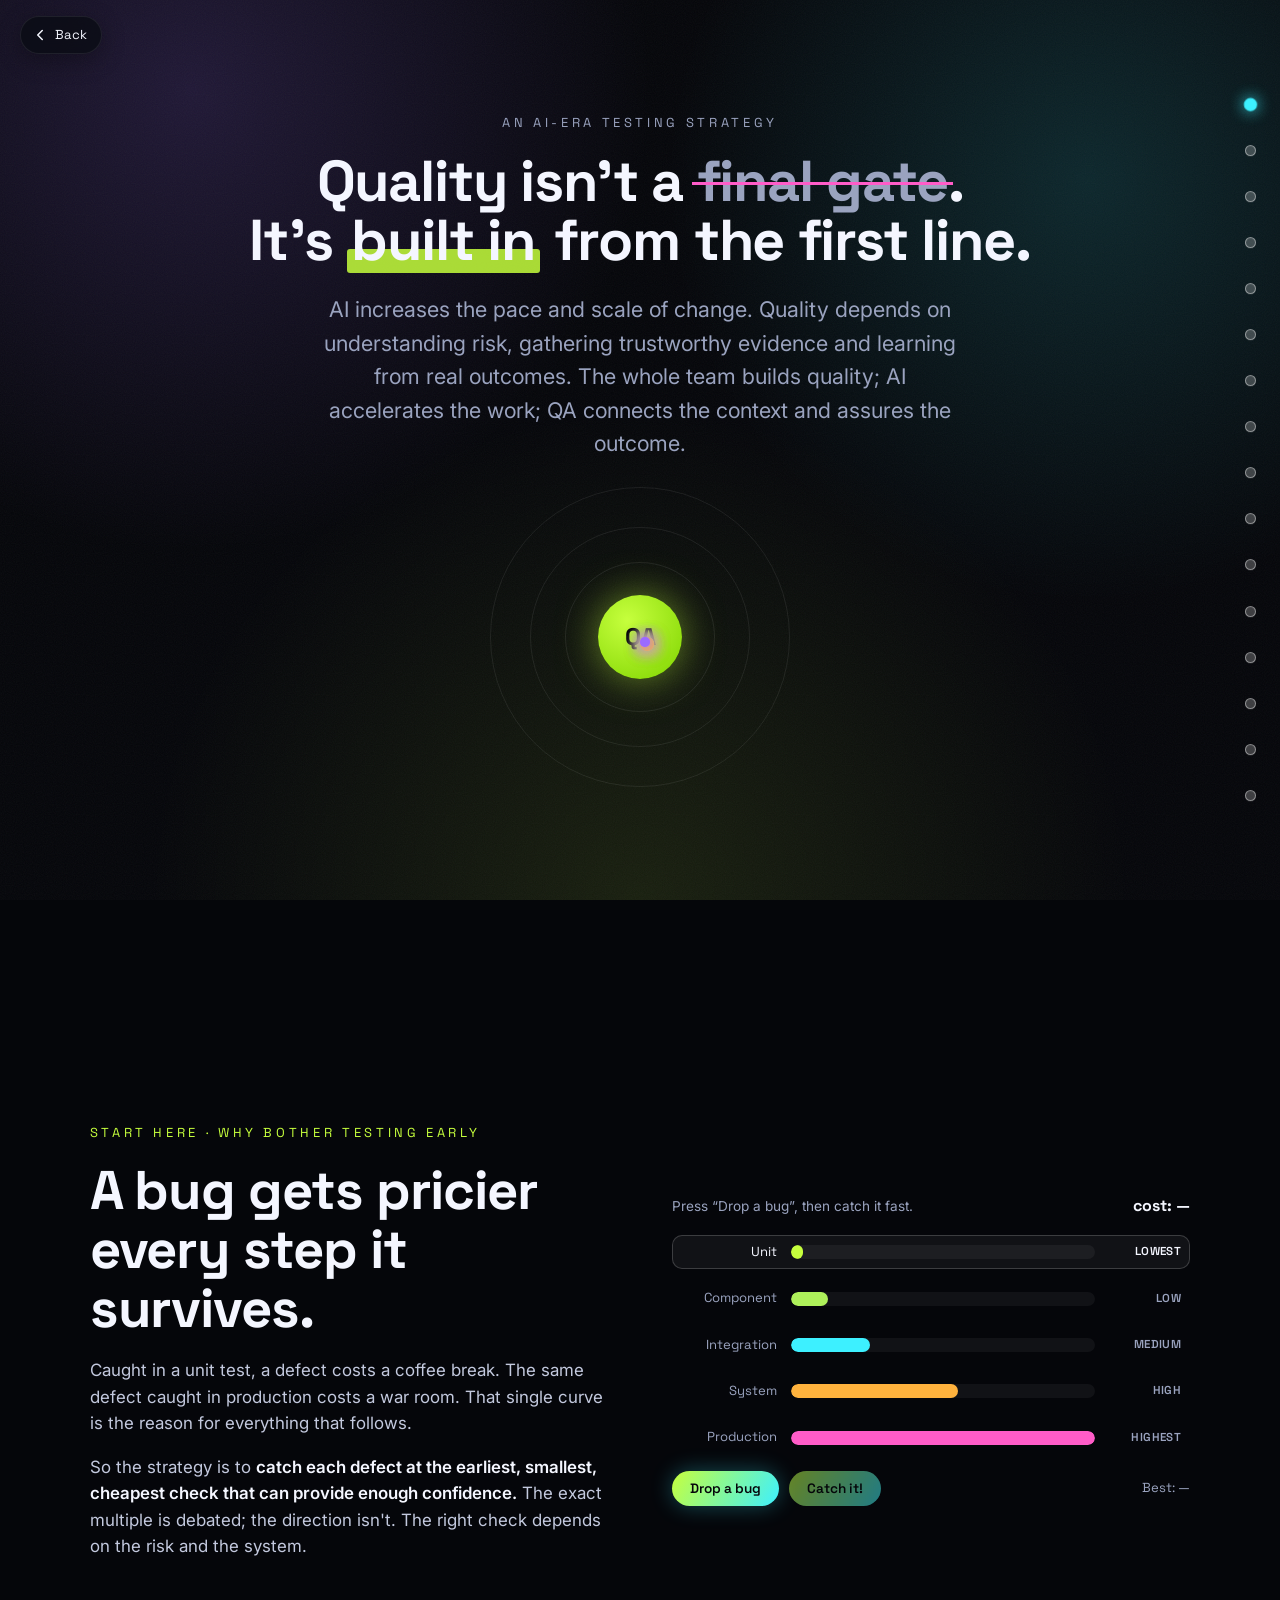
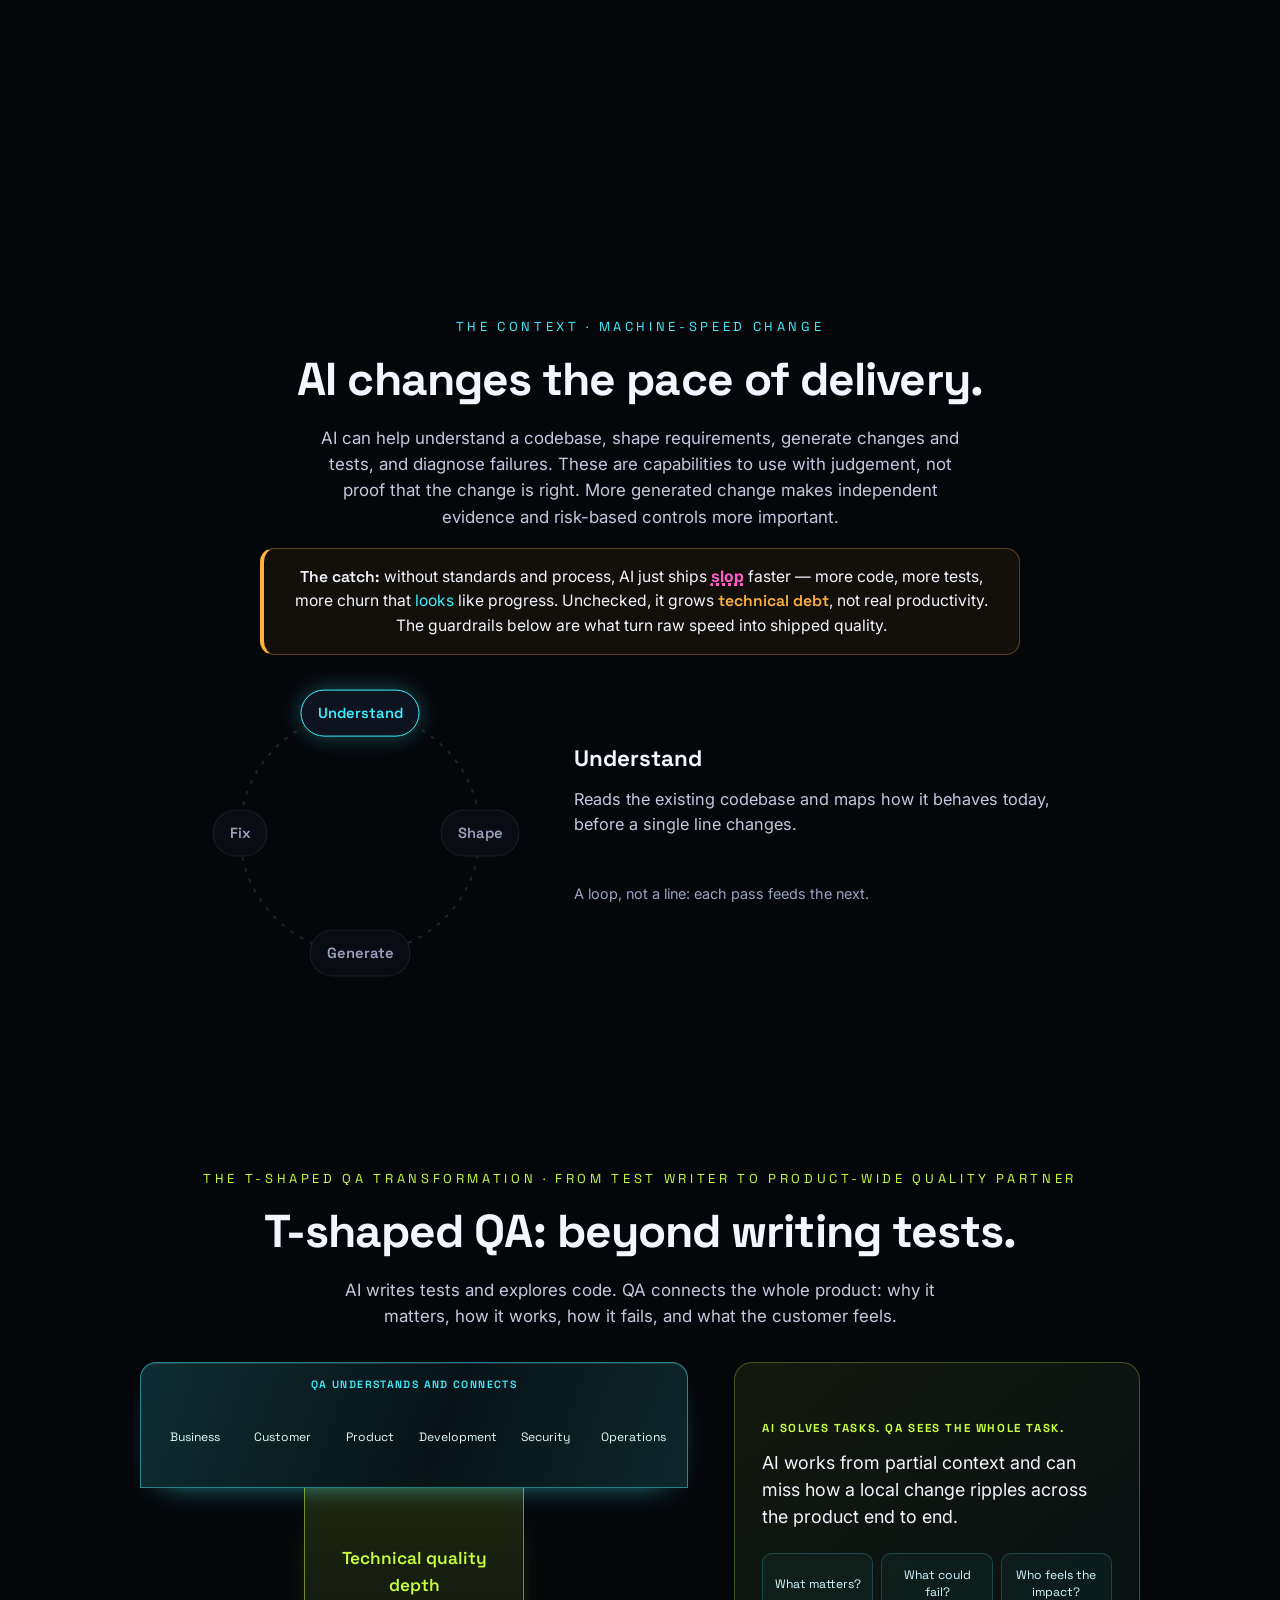
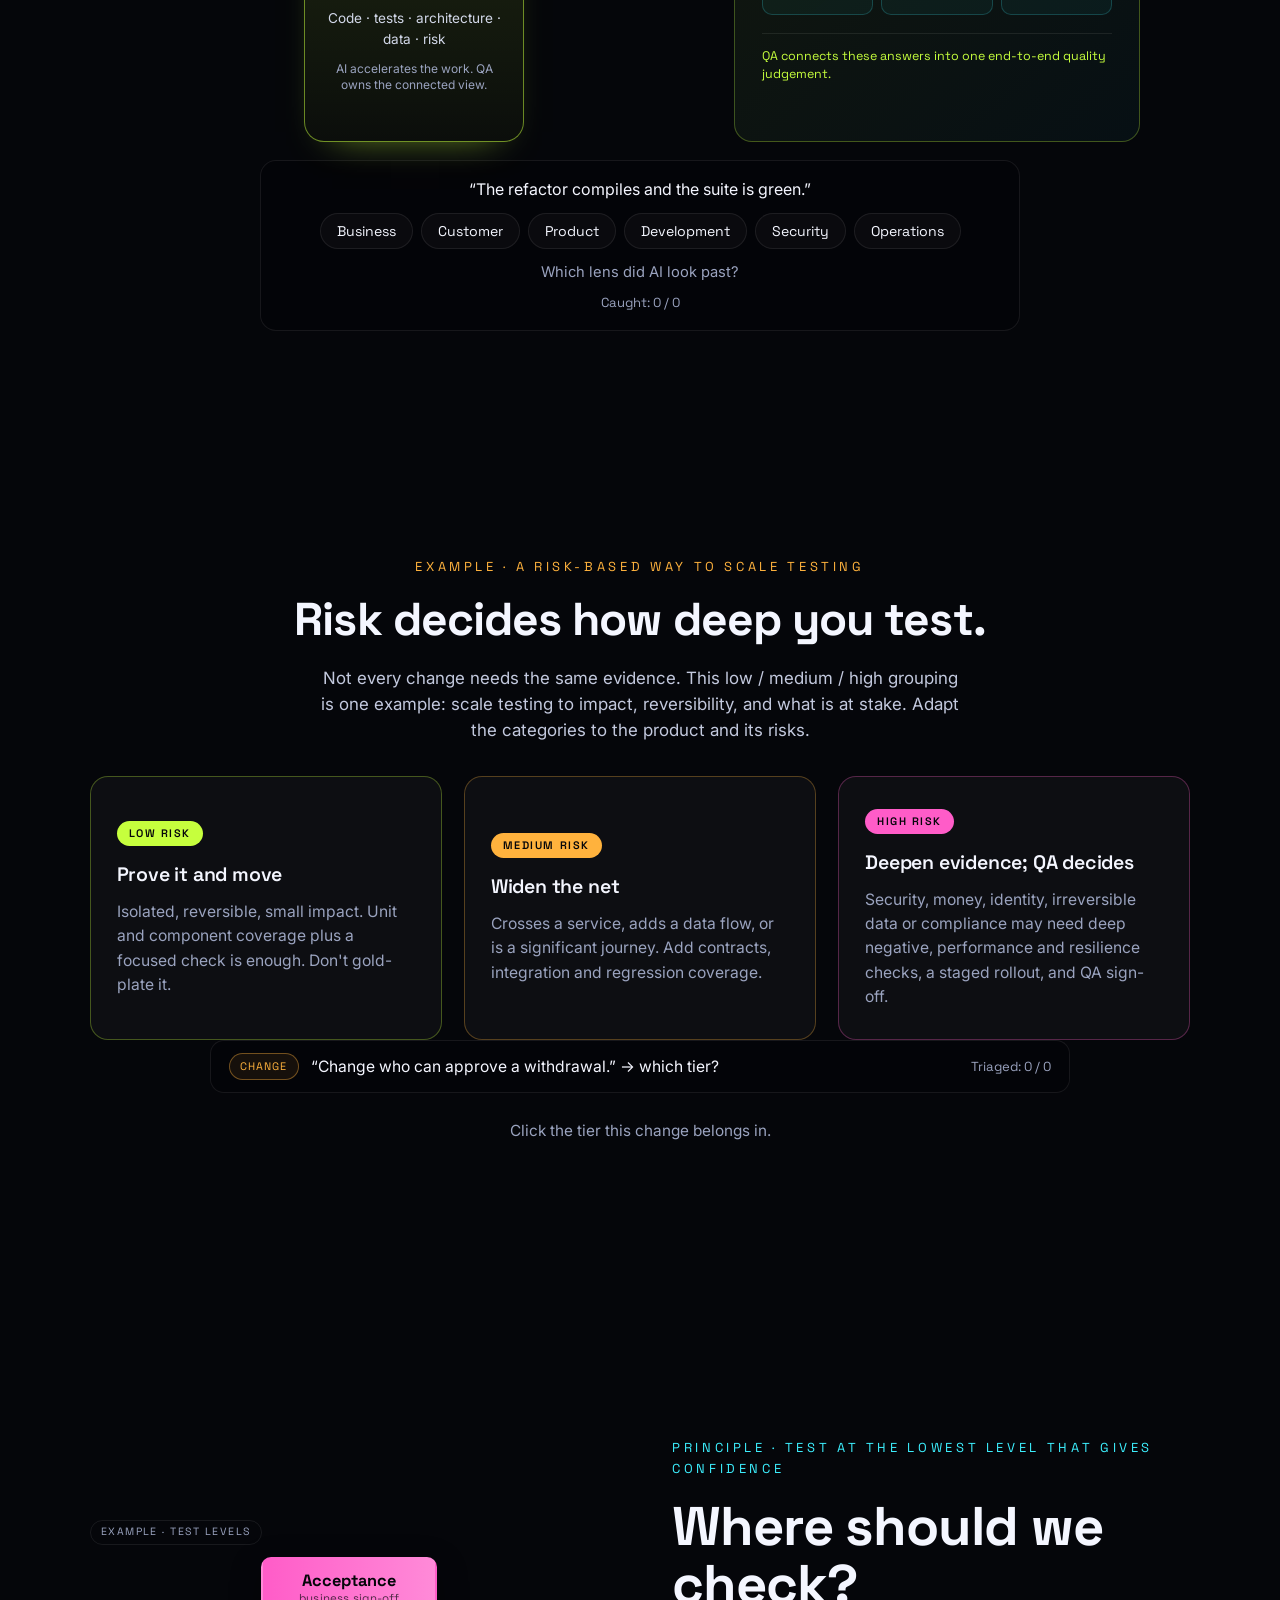
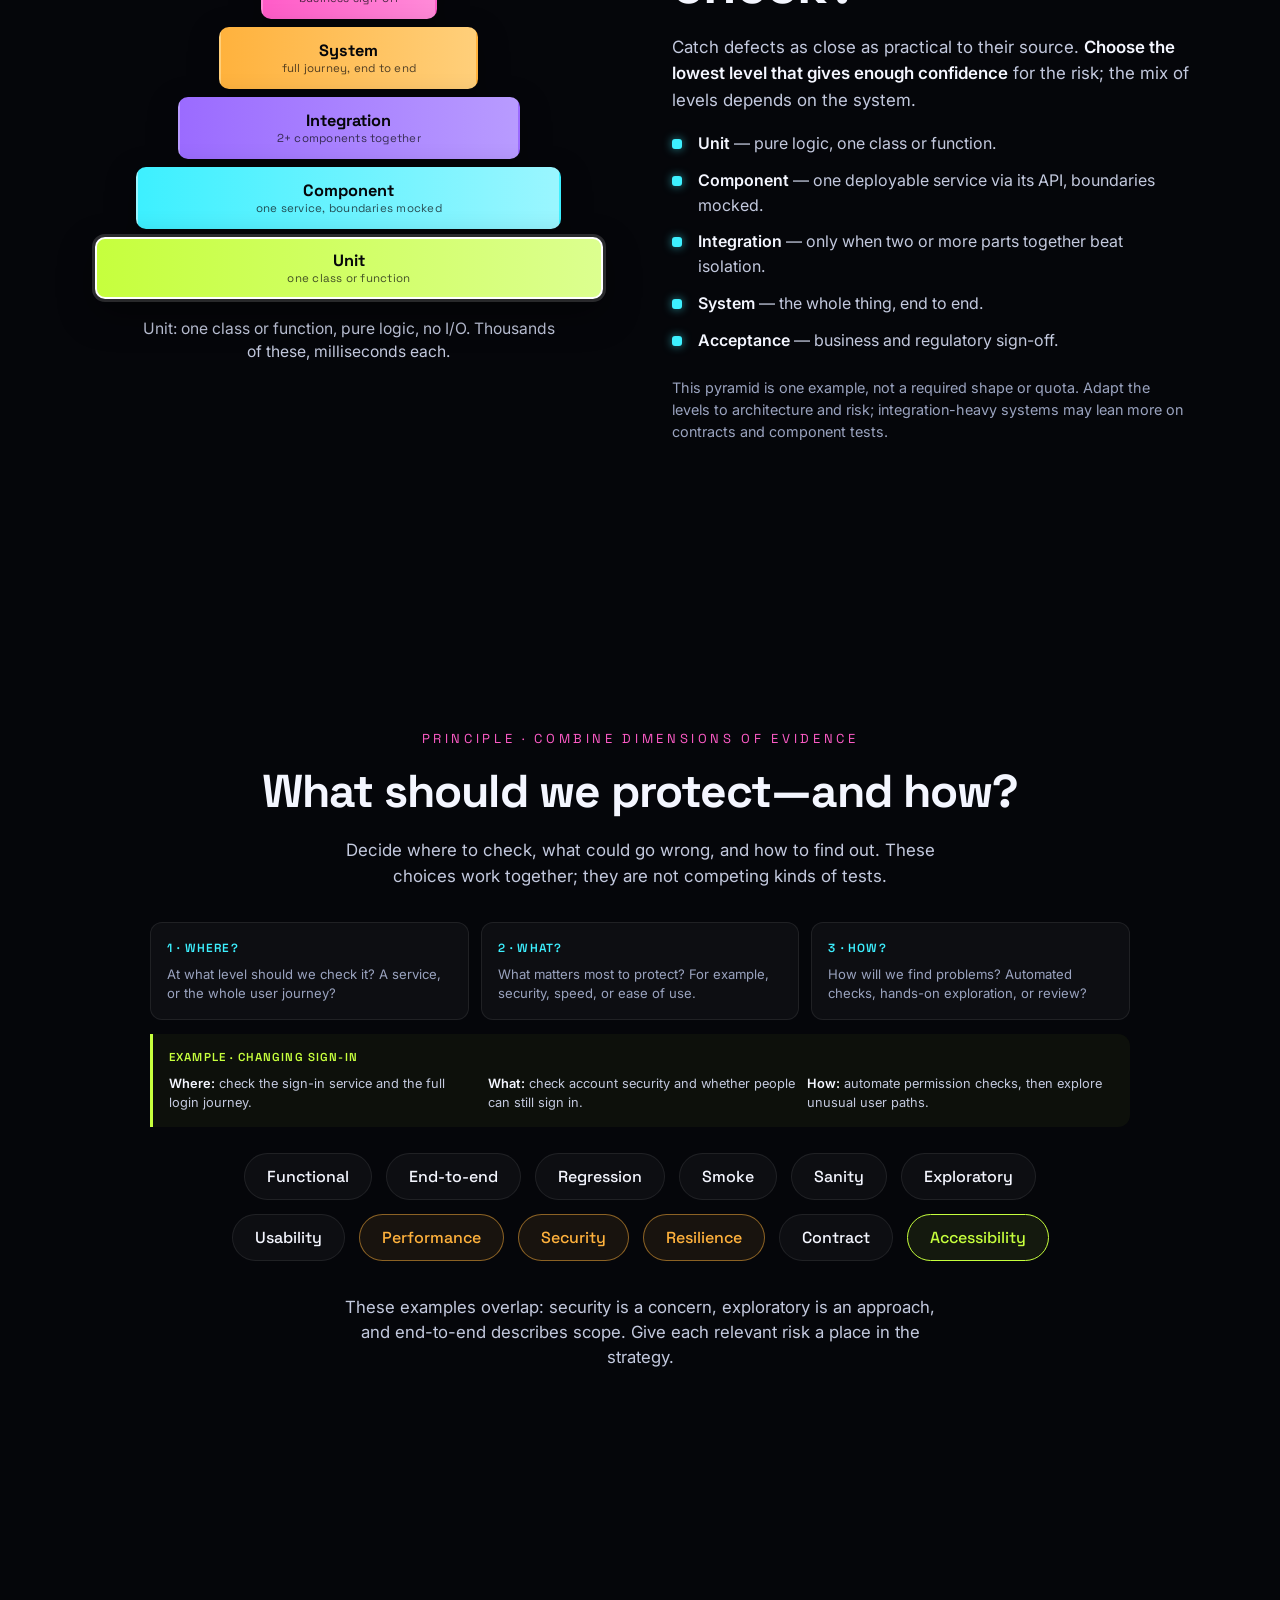
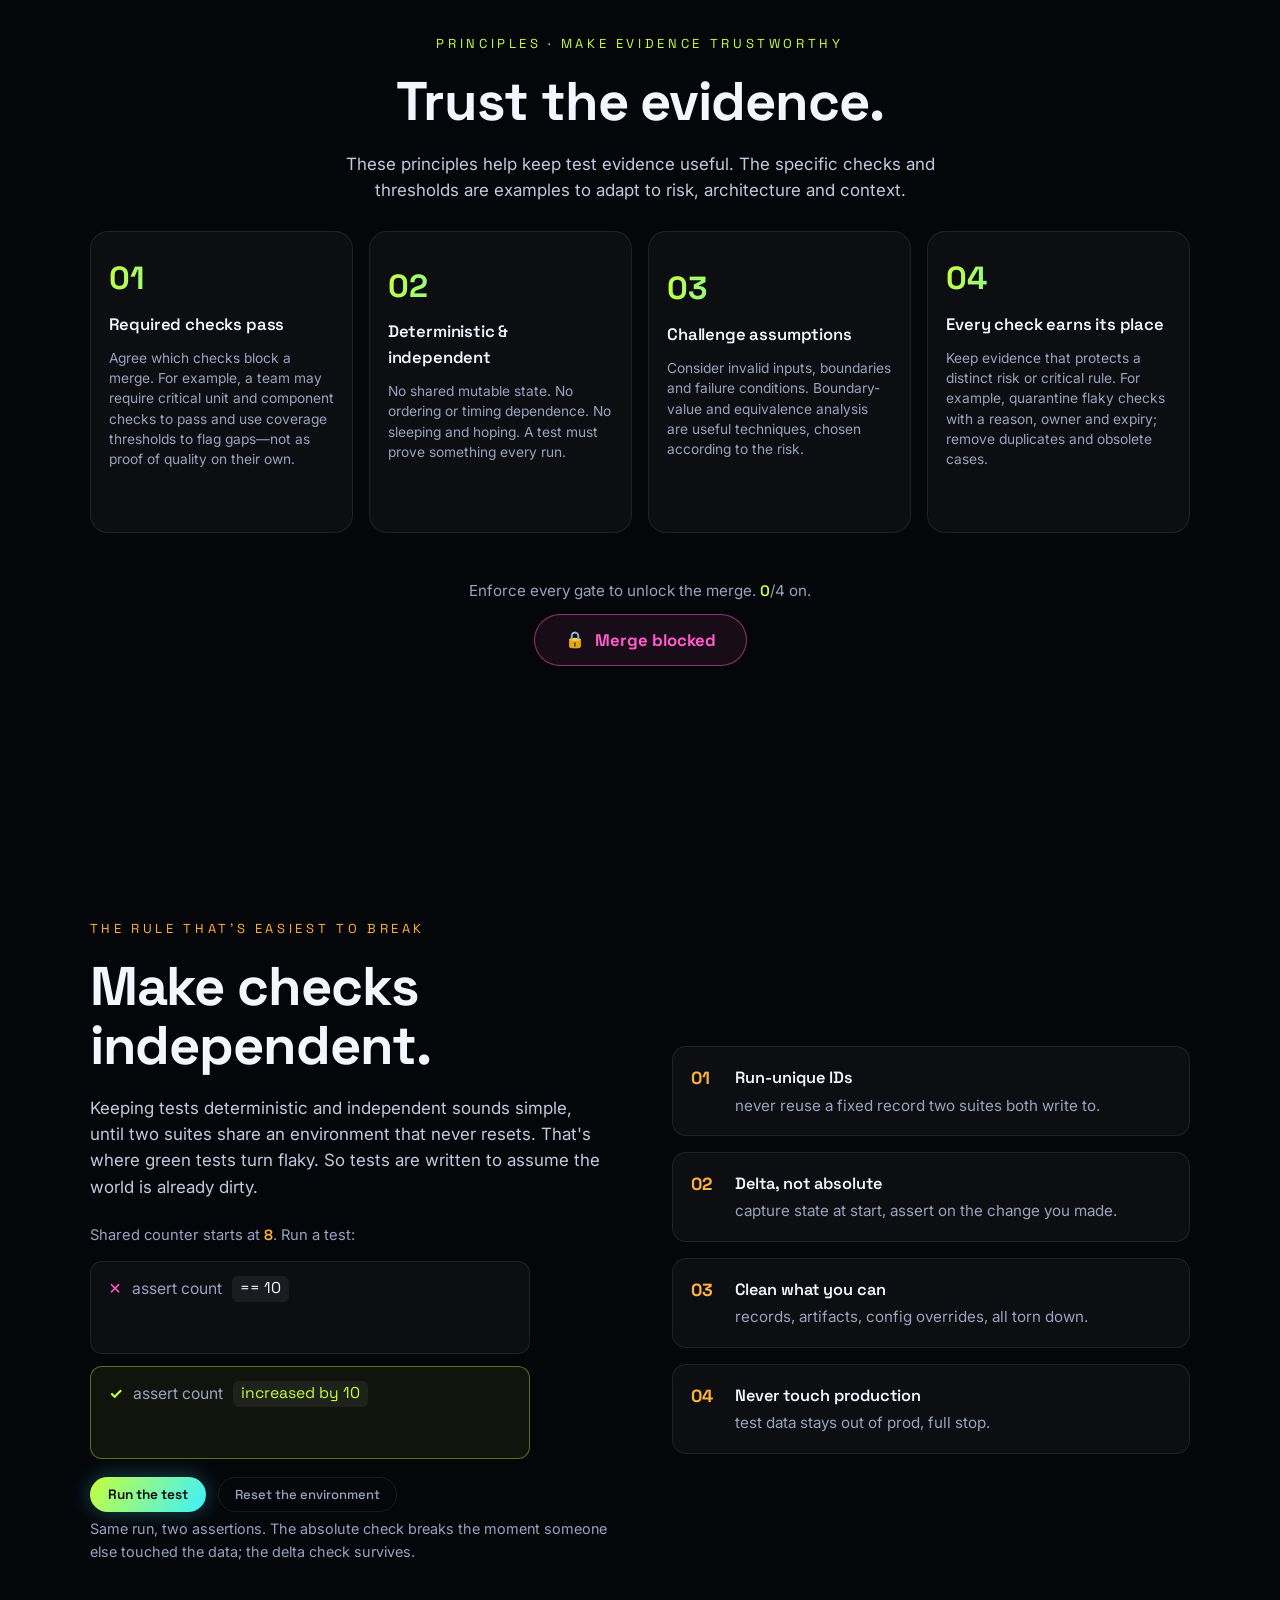
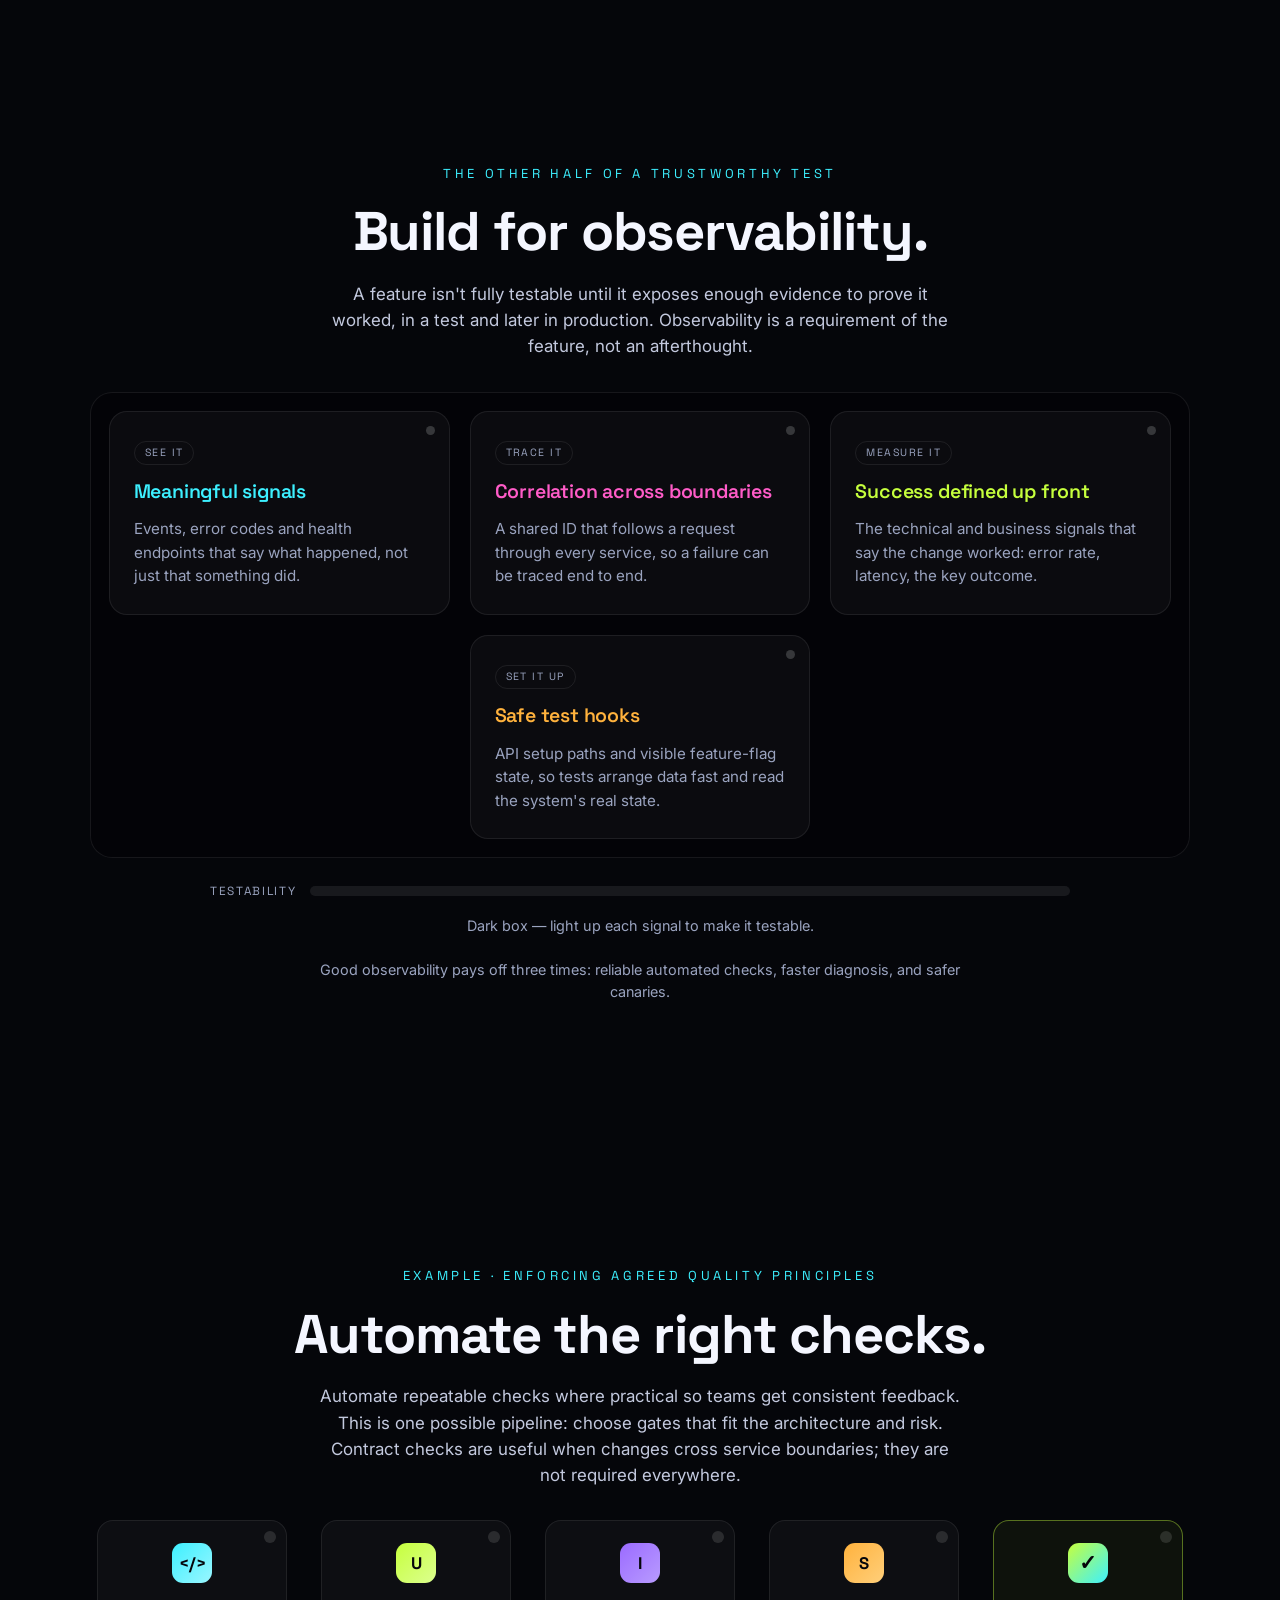
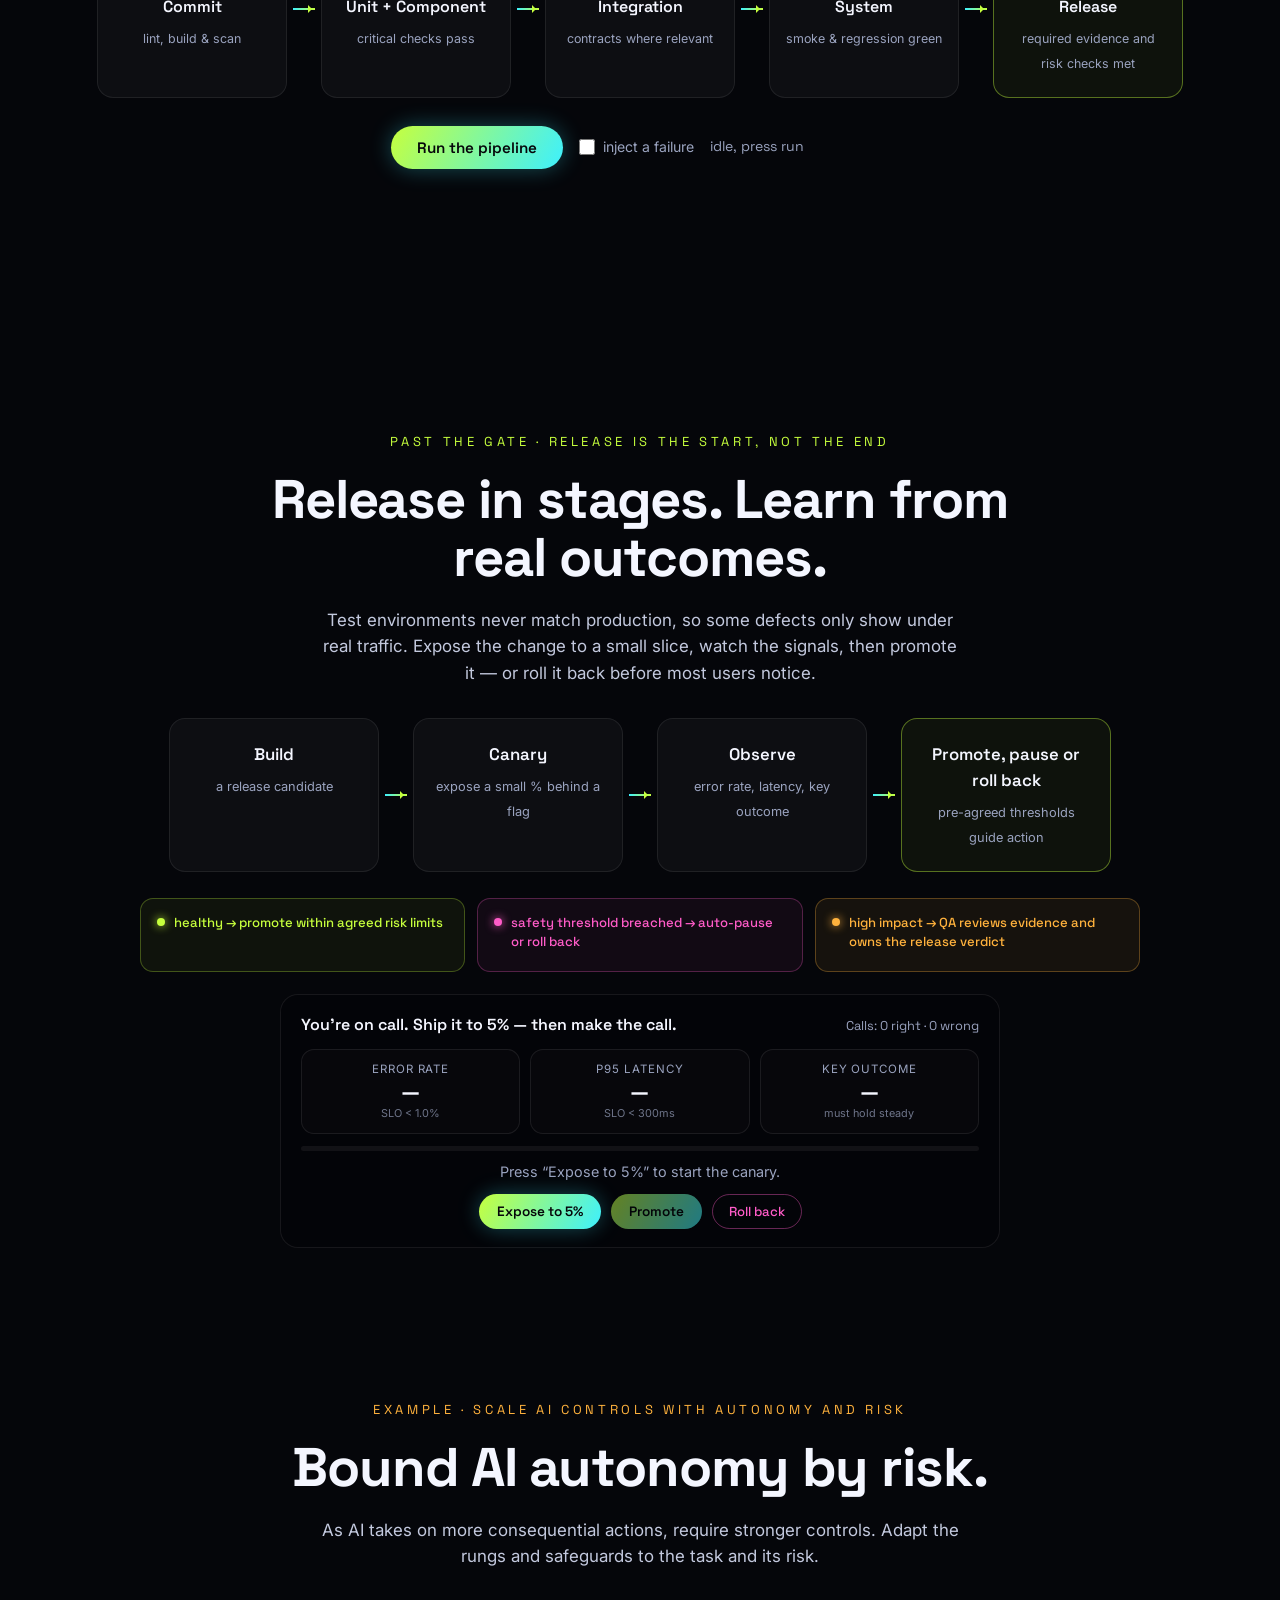
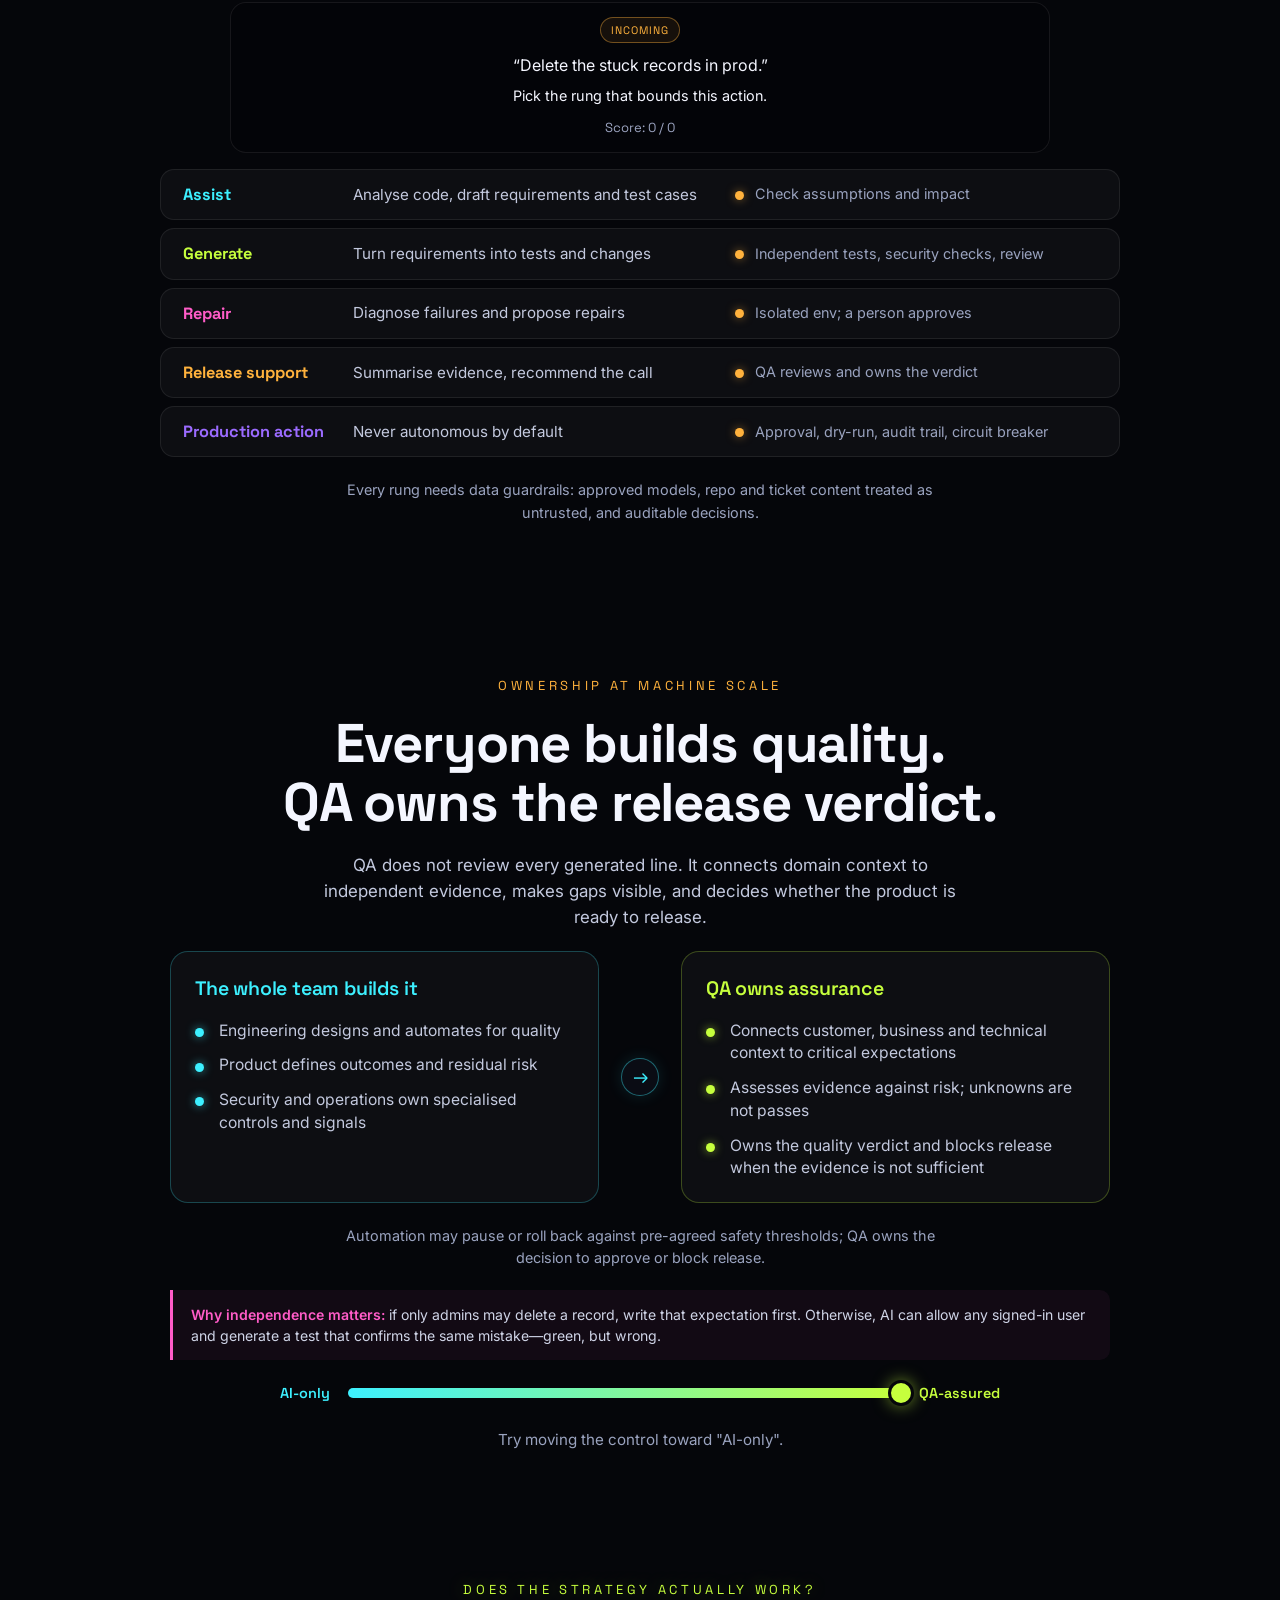
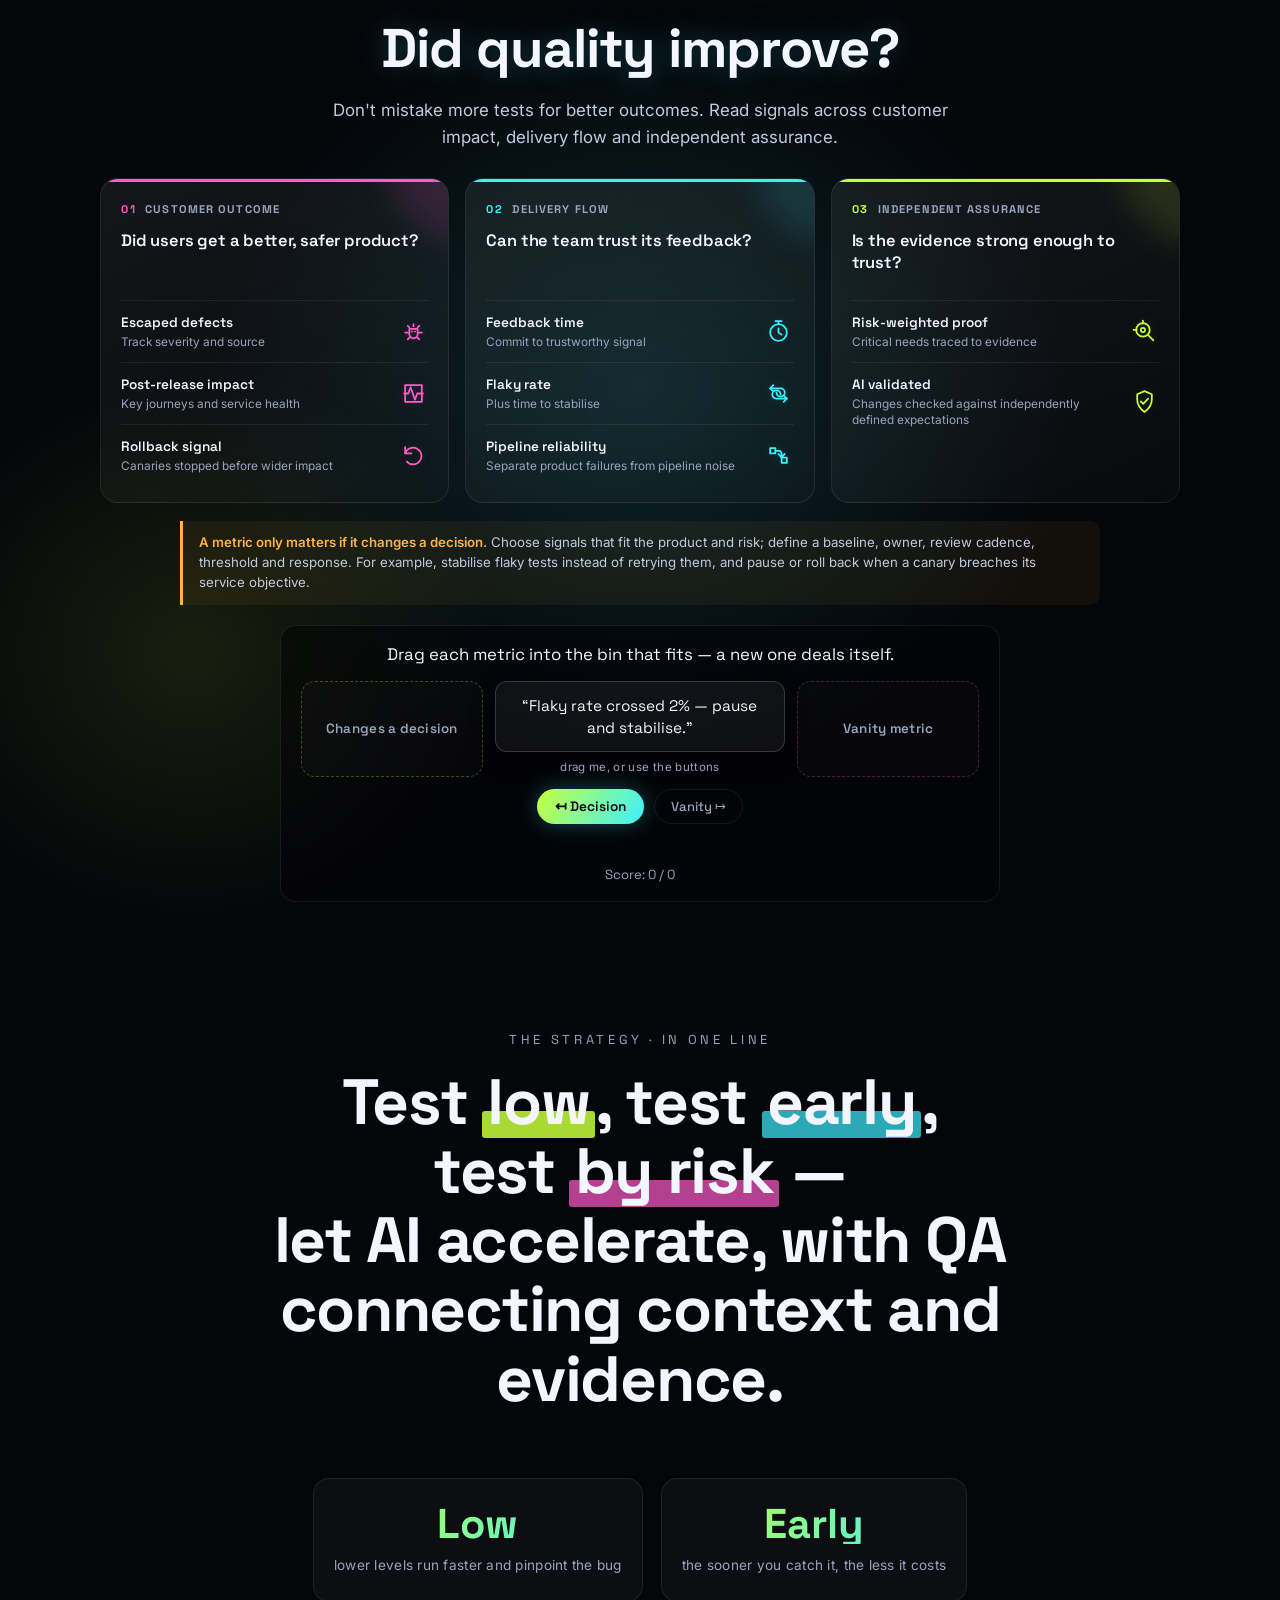
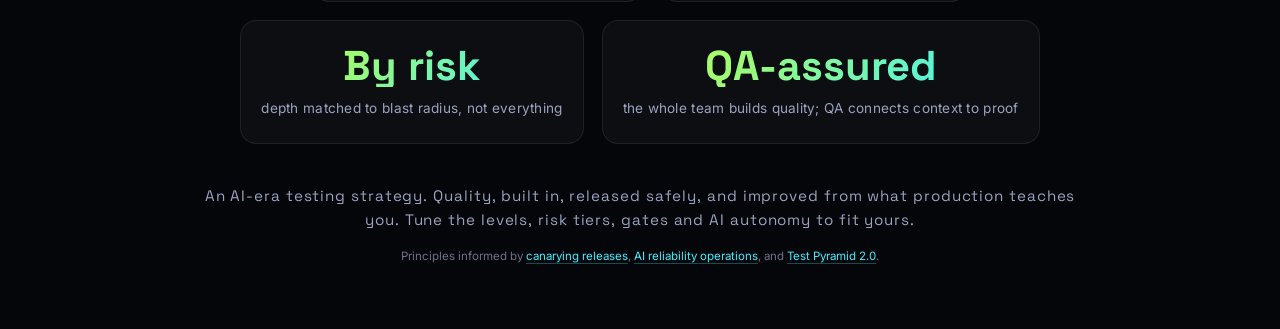
==== strategy/index.html @ cb35fb4c "Add testing strategy deck and link it from the site" ====
<!DOCTYPE html>
<html lang="en">
<head>
<meta charset="UTF-8" />
<meta name="viewport" content="width=device-width, initial-scale=1.0" />
<title>An AI-Era Testing Strategy — Quality, Built In</title>
<meta name="description" content="A practical AI-era testing strategy: build quality in through risk-led checks, trustworthy evidence, and QA that connects the whole product." />
<link rel="icon" type="image/svg+xml" href="favicon.svg" />
<meta name="theme-color" content="#05060a" />
<meta property="og:type" content="website" />
<meta property="og:url" content="https://smaryenko.github.io/strategy/" />
<meta property="og:title" content="An AI-Era Testing Strategy — Quality, Built In" />
<meta property="og:description" content="Build quality in through risk-led checks, trustworthy evidence, and QA that connects the whole product." />
<meta property="og:image" content="https://smaryenko.github.io/strategy/og-image.png" />
<meta property="og:image:type" content="image/png" />
<meta property="og:image:width" content="1200" />
<meta property="og:image:height" content="630" />
<meta property="og:image:alt" content="An AI-era testing strategy with orbiting dots around QA, and the message: Quality isn't a final gate. It's built in from the first line." />
<meta name="twitter:card" content="summary_large_image" />
<meta name="twitter:title" content="An AI-Era Testing Strategy — Quality, Built In" />
<meta name="twitter:description" content="Build quality in through risk-led checks, trustworthy evidence, and QA that connects the whole product." />
<meta name="twitter:image" content="https://smaryenko.github.io/strategy/og-image.png" />
<link rel="preconnect" href="https://fonts.googleapis.com" />
<link rel="preconnect" href="https://fonts.gstatic.com" crossorigin />
<link href="https://fonts.googleapis.com/css2?family=Space+Grotesk:wght@400;500;600;700&amp;family=Inter:wght@400;500;600&amp;display=swap" rel="stylesheet" />
<link rel="stylesheet" href="styles.css" />
</head>
<body>

<div class="grain"></div>
<div class="progress"><span id="progressBar"></span></div>

<a class="back-home" href="/" aria-label="Back to Stanislav Maryenko's home page">
  <svg viewBox="0 0 24 24" aria-hidden="true"><path d="m15 18-6-6 6-6" /></svg>
  <span>Back</span>
</a>

<nav class="dots" id="dots" aria-label="Section navigation"></nav>
<div class="mini-dots" id="miniDots" aria-hidden="true">
  <span class="mini-dot"></span>
  <span class="mini-dot"></span>
  <span class="mini-dot"></span>
</div>
<button class="back-to-top" id="backToTop" type="button" aria-label="Go to top" aria-hidden="true" tabindex="-1">
  <svg viewBox="0 0 24 24" aria-hidden="true">
    <path d="m5 15 7-7 7 7" />
  </svg>
</button>

<!-- ============ 1. HERO ============ -->
<section class="slide hero" id="s-hero" data-label="The idea">
  <div class="wrap center">
    <p class="kicker reveal">An AI-Era Testing Strategy</p>
    <h1 class="reveal">
      <span class="line">Quality isn't a <span class="strike">final gate</span>.</span>
      <span class="line">It's <span class="hl hl-lime">built in</span> from the first line.</span>
    </h1>
    <p class="lede reveal">
      AI increases the pace and scale of change. Quality depends on
      understanding risk, gathering trustworthy evidence and learning from
      real outcomes. The whole team builds quality; AI accelerates the work;
      QA connects the context and assures the outcome.
    </p>
    <div class="hero-orbit reveal" aria-hidden="true">
      <span class="orbit-core">QA</span>
      <span class="orbit-ring r1"></span>
      <span class="orbit-ring r2"></span>
      <span class="orbit-ring r3"></span>
      <i class="sat s1"></i><i class="sat s2"></i><i class="sat s3"></i>
      <i class="sat s4"></i><i class="sat s5"></i><i class="sat sm s6"></i>
      <i class="sat s7"></i><i class="sat sm s8"></i><i class="sat sm s9"></i>
      <i class="sat sm s10"></i>
    </div>
  </div>
</section>

<!-- ============ 2. WHY — cost ============ -->
<section class="slide" id="s-shift" data-label="Why early">
  <div class="wrap grid-2">
    <div class="col">
      <p class="kicker c-lime reveal">Start here · why bother testing early</p>
      <h2 class="reveal">A bug gets pricier every step it survives.</h2>
      <p class="body reveal">
        Caught in a unit test, a defect costs a coffee break. The same defect
        caught in production costs a war room. That single curve is the reason
        for everything that follows.
      </p>
      <p class="body reveal">
        So the strategy is to <strong>catch each defect at the earliest,
        smallest, cheapest check that can provide enough confidence.</strong>
        The exact multiple is debated; the direction isn't. The right check
        depends on the risk and the system.
      </p>
    </div>
    <div class="col viz">
      <!-- mini-game: a bug falls through the stages; catch it as early as you can. -->
      <div class="cost-chart reveal" data-cost>
        <div class="cost-game-head">
          <span class="cost-read-note" data-read-note>Press “Drop a bug”, then catch it fast.</span>
          <span class="cost-cost" data-cost-cost>cost: —</span>
        </div>
        <div class="cost-bars">
          <button class="cost-row active" data-stage="Unit" data-i="0"><span class="cost-label">Unit</span><div class="cost-track"><span class="cost-fill f1"></span></div><span class="cost-x">lowest</span></button>
          <button class="cost-row" data-stage="Component" data-i="1"><span class="cost-label">Component</span><div class="cost-track"><span class="cost-fill f2"></span></div><span class="cost-x">low</span></button>
          <button class="cost-row" data-stage="Integration" data-i="2"><span class="cost-label">Integration</span><div class="cost-track"><span class="cost-fill f3"></span></div><span class="cost-x">medium</span></button>
          <button class="cost-row" data-stage="System" data-i="3"><span class="cost-label">System</span><div class="cost-track"><span class="cost-fill f4"></span></div><span class="cost-x">high</span></button>
          <button class="cost-row" data-stage="Production" data-i="4"><span class="cost-label">Production</span><div class="cost-track"><span class="cost-fill f5"></span></div><span class="cost-x">highest</span></button>
        </div>
        <div class="cost-controls">
          <button class="btn-run sm" data-cost-drop type="button">Drop a bug</button>
          <button class="btn-run sm cost-catch" data-cost-catch type="button" disabled>Catch it!</button>
          <span class="cost-best" data-cost-best>Best: —</span>
        </div>
      </div>
    </div>
  </div>
</section>

<!-- ============ AI-ERA DELIVERY ============ -->
<section class="slide" id="s-flow" data-label="AI changes delivery">
  <div class="wrap">
    <div class="col center-head">
      <p class="kicker c-cyan reveal">The context · machine-speed change</p>
      <h2 class="reveal">AI changes the pace of delivery.</h2>
      <p class="body wide reveal">
        AI can help understand a codebase, shape requirements, generate changes
        and tests, and diagnose failures. These are capabilities to use with
        judgement, not proof that the change is right. More generated change
        makes independent evidence and risk-based controls more important.
      </p>
      <p class="slop-note reveal" data-slop>
        <b>The catch:</b> without standards and process, AI just ships
        <span class="slop-word">slop</span> faster — more code, more tests, more
        churn that <em>looks</em> like progress. Unchecked, it grows
        <b class="c-amber">technical debt</b>, not real productivity. The
        guardrails below are what turn raw speed into shipped quality.
      </p>
    </div>
    <div class="loop-wrap reveal" data-loop>
      <div class="loop-ring" aria-hidden="true">
        <svg class="loop-svg" viewBox="0 0 320 320">
          <circle class="loop-path" cx="160" cy="160" r="128" />
          <circle class="loop-token" data-loop-token cx="160" cy="32" r="9" />
        </svg>
        <button class="loop-node n-top active" data-loop-node="0"><b>Understand</b></button>
        <button class="loop-node n-right" data-loop-node="1"><b>Shape</b></button>
        <button class="loop-node n-bottom" data-loop-node="2"><b>Generate</b></button>
        <button class="loop-node n-left" data-loop-node="3"><b>Fix</b></button>
      </div>
      <div class="loop-detail">
        <span class="loop-detail-step" data-loop-step>Understand</span>
        <p class="loop-detail-text" data-loop-text>Reads the existing codebase and maps how it behaves today, before a single line changes.</p>
        <p class="body small">A loop, not a line: each pass feeds the next.</p>
      </div>
    </div>
  </div>
</section>

<!-- ============ T-SHAPED QA ============ -->
<section class="slide" id="s-tshape" data-label="T-shaped QA">
  <div class="wrap">
    <div class="col center-head">
      <p class="kicker c-lime reveal">The T-shaped QA transformation · from test writer to product-wide quality partner</p>
      <h2 class="reveal">T-shaped QA: beyond writing tests.</h2>
      <p class="body wide reveal">
        AI writes tests and explores code. QA connects the whole product: why it
        matters, how it works, how it fails, and what the customer feels.
      </p>
    </div>
    <div class="tshape-layout reveal">
      <div class="tshape-graphic" role="img" aria-label="The T shape: broad understanding across business, customer, product, development, security and operations, supported by deep technical quality expertise">
        <div class="tshape-wide">
          <b class="tshape-wide-label">QA understands and connects</b>
          <span>Business</span>
          <span>Customer</span>
          <span>Product</span>
          <span>Development</span>
          <span>Security</span>
          <span>Operations</span>
        </div>
        <div class="tshape-depth">
          <b>Technical quality depth</b>
          <span>Code · tests · architecture · data · risk</span>
          <small>AI accelerates the work. QA owns the connected view.</small>
        </div>
      </div>
      <aside class="tshape-callout">
        <span class="tshape-label">AI solves tasks. QA sees the whole task.</span>
        <p>AI works from partial context and can miss how a local change ripples across the product end to end.</p>
        <div class="tshape-questions">
          <span>What matters?</span>
          <span>What could fail?</span>
          <span>Who feels the impact?</span>
        </div>
        <small class="tshape-footer">QA connects these answers into one end-to-end quality judgement.</small>
      </aside>
    </div>

    <!-- mini-game: AI greenlights a change. Which lens does it miss? -->
    <div class="tshape-game reveal" data-tgame>
      <p class="tg-scenario" data-tg-scenario>AI says each change is fine. Spot the lens it didn't look through — a new one appears automatically.</p>
      <div class="tg-lenses" data-tg-lenses>
        <button class="tg-lens" data-lens="Business" type="button">Business</button>
        <button class="tg-lens" data-lens="Customer" type="button">Customer</button>
        <button class="tg-lens" data-lens="Product" type="button">Product</button>
        <button class="tg-lens" data-lens="Development" type="button">Development</button>
        <button class="tg-lens" data-lens="Security" type="button">Security</button>
        <button class="tg-lens" data-lens="Operations" type="button">Operations</button>
      </div>
      <p class="tg-feedback" data-tg-feedback></p>
      <div class="tg-controls">
        <span class="tg-score" data-tg-score>Caught: 0 / 0</span>
      </div>
    </div>
  </div>
</section>

<!-- ============ RISK DECIDES DEPTH ============ -->
<section class="slide" id="s-risk" data-label="Risk decides depth">
  <div class="wrap">
    <div class="col center-head">
      <p class="kicker c-amber reveal">Example · a risk-based way to scale testing</p>
      <h2 class="reveal">Risk decides how deep you test.</h2>
      <p class="body wide reveal">
        Not every change needs the same evidence. This low / medium / high
        grouping is one example: scale testing to impact, reversibility, and
        what is at stake. Adapt the categories to the product and its risks.
      </p>
    </div>
    <div class="cards-3 stagger" data-risk>
      <button class="card risk-low" data-risk-card data-rtier="low" type="button" aria-pressed="false"
        data-risk-example="a copy tweak or a flag default"
        data-risk-evidence="unit + component + one focused check.">
        <span class="risk-tag">Low risk</span>
        <h3>Prove it and move</h3>
        <p>Isolated, reversible, small impact. Unit and component coverage plus a focused check is enough. Don't gold-plate it.</p>
      </button>
      <button class="card risk-med" data-risk-card data-rtier="med" type="button" aria-pressed="false"
        data-risk-example="a new checkout step across two services"
        data-risk-evidence="add contracts, integration and regression.">
        <span class="risk-tag">Medium risk</span>
        <h3>Widen the net</h3>
        <p>Crosses a service, adds a data flow, or is a significant journey. Add contracts, integration and regression coverage.</p>
      </button>
      <button class="card risk-high" data-risk-card data-rtier="high" type="button" aria-pressed="false"
        data-risk-example="payments, login or deleting an account"
        data-risk-evidence="deep negative + performance + staged rollout + QA sign-off.">
        <span class="risk-tag">High risk</span>
        <h3>Deepen evidence; QA decides</h3>
        <p>Security, money, identity, irreversible data or compliance may need deep negative, performance and resilience checks, a staged rollout, and QA sign-off.</p>
      </button>
    </div>
    <!-- mini-game: a change lands. Triage it to the right risk tier. -->
    <div class="risk-triage reveal" data-rgame>
      <span class="rt-label" data-rt-badge>Change</span>
      <p class="rt-ask" data-rt-ask>Click the tier each change belongs in — a new one deals itself.</p>
      <span class="rt-score" data-rt-score>Triaged: 0 / 0</span>
    </div>
    <p class="risk-readout reveal" data-risk-readout>Tap a tier to see a change that fits it — and the evidence it earns.</p>
  </div>
</section>

<!-- ============ TEST LEVELS ============ -->
<section class="slide" id="s-levels" data-label="Where to check">
  <div class="wrap grid-2">
    <div class="col viz">
      <span class="card-tag level-example-tag">Example · test levels</span>
      <div class="pyramid stagger" data-pyramid
           data-detail-acceptance="Business and regulatory sign-off on the real journey. Slow and rare; run only when a human must say yes."
           data-detail-system="The whole system end to end, as a user meets it. Broad coverage, slow feedback, kept deliberate."
           data-detail-integration="Two or more components wired together. Use it only when the interaction matters more than isolation."
           data-detail-component="One deployable service through its API, with boundaries mocked. Fast, and the workhorse of the suite."
           data-detail-unit="One class or function, pure logic, no I/O. Thousands of these, milliseconds each.">
        <button class="pyr-row p-accept" data-level="acceptance"><span>Acceptance</span><em>business sign-off</em></button>
        <button class="pyr-row p-system" data-level="system"><span>System</span><em>full journey, end to end</em></button>
        <button class="pyr-row p-integ" data-level="integration"><span>Integration</span><em>2+ components together</em></button>
        <button class="pyr-row p-comp" data-level="component"><span>Component</span><em>one service, boundaries mocked</em></button>
        <button class="pyr-row p-unit active" data-level="unit"><span>Unit</span><em>one class or function</em></button>
      </div>
      <p class="pyr-detail reveal" data-pyramid-detail>Unit: one class or function, pure logic, no I/O. Thousands of these, milliseconds each.</p>
    </div>
    <div class="col">
      <p class="kicker c-cyan reveal">Principle · test at the lowest level that gives confidence</p>
      <h2 class="reveal">Where should we check?</h2>
      <p class="body reveal">
        Catch defects as close as practical to their source. <strong>Choose the
        lowest level that gives enough confidence</strong> for the risk; the
        mix of levels depends on the system.
      </p>
      <ul class="ticks stagger">
        <li><b>Unit</b> — pure logic, one class or function.</li>
        <li><b>Component</b> — one deployable service via its API, boundaries mocked.</li>
        <li><b>Integration</b> — only when two or more parts together beat isolation.</li>
        <li><b>System</b> — the whole thing, end to end.</li>
        <li><b>Acceptance</b> — business and regulatory sign-off.</li>
      </ul>
      <p class="body small reveal">This pyramid is one example, not a required shape or quota. Adapt the levels to architecture and risk; integration-heavy systems may lean more on contracts and component tests.</p>
    </div>
  </div>
</section>

<!-- ============ 4. HOW 2 — types ============ -->
<section class="slide" id="s-types" data-label="What and how to check">
  <div class="wrap">
    <div class="col center-head">
      <p class="kicker c-pink reveal">Principle · combine dimensions of evidence</p>
      <h2 class="reveal">What should we protect—and how?</h2>
      <p class="body wide reveal">
        Decide where to check, what could go wrong, and how to find out.
        These choices work together; they are not competing kinds of tests.
      </p>
    </div>
    <div class="test-dimensions reveal" aria-label="Three complementary testing dimensions">
      <div><b>1 · WHERE?</b><span>At what level should we check it? A service, or the whole user journey?</span></div>
      <div><b>2 · WHAT?</b><span>What matters most to protect? For example, security, speed, or ease of use.</span></div>
      <div><b>3 · HOW?</b><span>How will we find problems? Automated checks, hands-on exploration, or review?</span></div>
    </div>
    <div class="dimension-example reveal">
      <b class="dimension-example-label">Example · changing sign-in</b>
      <span><strong>Where:</strong> check the sign-in service and the full login journey.</span>
      <span><strong>What:</strong> check account security and whether people can still sign in.</span>
      <span><strong>How:</strong> automate permission checks, then explore unusual user paths.</span>
    </div>
    <div class="chips stagger" data-chips>
      <button class="chip" data-detail="Does each feature do what the spec says?">Functional</button>
      <button class="chip" data-detail="Does a whole user journey hold together across screens and services?">End&#8209;to&#8209;end</button>
      <button class="chip" data-detail="Did a change quietly break something that used to work?">Regression</button>
      <button class="chip" data-detail="Is the build even worth deeper testing? A quick breadth check.">Smoke</button>
      <button class="chip" data-detail="After a fix, does the narrow area around it still behave?">Sanity</button>
      <button class="chip" data-detail="What breaks when a human pokes it in ways no script expected?">Exploratory</button>
      <button class="chip" data-detail="Can a real person actually complete the task without friction?">Usability</button>
      <button class="chip accent2" data-detail="Does it stay fast and stable under realistic load? Thresholds per journey, run on change, not when someone remembers.">Performance</button>
      <button class="chip accent2" data-detail="Can it be abused, leaked through, or broken into? Dependency scans, secrets detection, static analysis, authorization tests — at every level.">Security</button>
      <button class="chip accent2" data-detail="Does it survive timeouts, retries, degraded dependencies and failover without losing data?">Resilience</button>
      <button class="chip" data-detail="Does an API still honour what its consumers actually rely on, not just what the schema allows?">Contract</button>
      <button class="chip accent" data-detail="Can everyone use it, including with assistive tech? Automated checks in CI plus manual keyboard and screen-reader checks.">Accessibility</button>
    </div>
    <p class="chips-detail reveal" data-chips-detail>These examples overlap: security is a concern, exploratory is an approach, and end-to-end describes scope. Give each relevant risk a place in the strategy.</p>
  </div>
</section>

<!-- ============ 5. HOW 3 — the rules ============ -->
<section class="slide" id="s-gates" data-label="Trust the evidence">
  <div class="wrap">
    <div class="col center-head">
      <p class="kicker c-lime reveal">Principles · make evidence trustworthy</p>
      <h2 class="reveal">Trust the evidence.</h2>
      <p class="body wide reveal">
        These principles help keep test evidence useful. The specific checks
        and thresholds are examples to adapt to risk, architecture and context.
      </p>
    </div>
    <div class="cards-grid four stagger" data-gates>
      <button class="card gate-card" data-gate type="button" aria-pressed="false">
        <span class="card-num rainbow-num">01</span>
        <h3>Required checks pass</h3>
        <p>Agree which checks block a merge. For example, a team may require critical unit and component checks to pass and use coverage thresholds to flag gaps—not as proof of quality on their own.</p>
        <span class="gate-stamp" data-gate-stamp aria-hidden="true">enforced ✓</span>
      </button>
      <button class="card gate-card" data-gate type="button" aria-pressed="false">
        <span class="card-num rainbow-num">02</span>
        <h3>Deterministic &amp; independent</h3>
        <p>No shared mutable state. No ordering or timing dependence. No sleeping and hoping. A test must prove something every run.</p>
        <span class="gate-stamp" data-gate-stamp aria-hidden="true">enforced ✓</span>
      </button>
      <button class="card gate-card" data-gate type="button" aria-pressed="false">
        <span class="card-num rainbow-num">03</span>
        <h3>Challenge assumptions</h3>
        <p>Consider invalid inputs, boundaries and failure conditions. Boundary-value and equivalence analysis are useful techniques, chosen according to the risk.</p>
        <span class="gate-stamp" data-gate-stamp aria-hidden="true">enforced ✓</span>
      </button>
      <button class="card gate-card" data-gate type="button" aria-pressed="false">
        <span class="card-num rainbow-num">04</span>
        <h3>Every check earns its place</h3>
        <p>Keep evidence that protects a distinct risk or critical rule. For example, quarantine flaky checks with a reason, owner and expiry; remove duplicates and obsolete cases.</p>
        <span class="gate-stamp" data-gate-stamp aria-hidden="true">enforced ✓</span>
      </button>
    </div>
    <!-- mini-game: the merge button stays locked until all four gates are on. -->
    <div class="gate-merge reveal" data-gate-merge>
      <p class="gate-meter" data-gate-meter>Enforce every gate to unlock the merge. <b data-gate-count>0</b>/4 on.</p>
      <button class="gate-btn" data-gate-btn type="button" aria-live="polite">
        <span class="gate-btn-lock" aria-hidden="true">🔒</span>
        <span class="gate-btn-label" data-gate-btn-label>Merge blocked</span>
      </button>
    </div>
  </div>
</section>

<!-- ============ 6. the subtle failure — test data ============ -->
<section class="slide" id="s-data" data-label="Independent checks">
  <div class="wrap grid-2">
    <div class="col">
      <p class="kicker c-amber reveal">The rule that's easiest to break</p>
      <h2 class="reveal">Make checks independent.</h2>
      <p class="body reveal">
        Keeping tests deterministic and independent sounds simple, until two
        suites share an environment that never resets. That's where green tests
        turn flaky. So tests are written to assume the world is already dirty.
      </p>
      <div class="delta-demo reveal" data-delta>
        <p class="delta-caption">Shared counter starts at <b data-delta-start>7</b>. Run a test:</p>
        <div class="delta-line" data-delta-strict><span class="x">✕</span> assert count <code>== 10</code> <em data-delta-strict-res></em></div>
        <div class="delta-line ok" data-delta-delta><span class="c">✓</span> assert count <code>increased by 10</code> <em data-delta-delta-res></em></div>
        <div class="delta-controls">
          <button class="btn-run sm" data-delta-run>Run the test</button>
          <button class="btn-ghost sm" data-delta-reset>Reset the environment</button>
        </div>
      </div>
      <p class="body small reveal">Same run, two assertions. The absolute check breaks the moment someone else touched the data; the delta check survives.</p>
    </div>
    <div class="col viz">
      <ol class="rules-list stagger">
        <li><span>Run&#8209;unique IDs</span>never reuse a fixed record two suites both write to.</li>
        <li><span>Delta, not absolute</span>capture state at start, assert on the change you made.</li>
        <li><span>Clean what you can</span>records, artifacts, config overrides, all torn down.</li>
        <li><span>Never touch production</span>test data stays out of prod, full stop.</li>
      </ol>
    </div>
  </div>
</section>

<!-- ============ 6b. OBSERVABILITY = TESTABILITY ============ -->
<section class="slide" id="s-observe" data-label="Observability">
  <div class="wrap">
    <div class="col center-head">
      <p class="kicker c-cyan reveal">The other half of a trustworthy test</p>
      <h2 class="reveal">Build for observability.</h2>
      <p class="body wide reveal">
        A feature isn't fully testable until it exposes enough evidence to prove
        it worked, in a test and later in production. Observability is a
        requirement of the feature, not an afterthought.
      </p>
    </div>
    <div class="cards-grid center-last stagger" data-observe>
      <button class="card mini obs-card" data-obs type="button" aria-pressed="false">
        <span class="card-tag">See it</span>
        <h3 class="c-cyan">Meaningful signals</h3>
        <p>Events, error codes and health endpoints that say what happened, not just that something did.</p>
        <span class="obs-dot" aria-hidden="true"></span>
      </button>
      <button class="card mini obs-card" data-obs type="button" aria-pressed="false">
        <span class="card-tag">Trace it</span>
        <h3 class="c-pink">Correlation across boundaries</h3>
        <p>A shared ID that follows a request through every service, so a failure can be traced end to end.</p>
        <span class="obs-dot" aria-hidden="true"></span>
      </button>
      <button class="card mini obs-card" data-obs type="button" aria-pressed="false">
        <span class="card-tag">Measure it</span>
        <h3 class="c-lime">Success defined up front</h3>
        <p>The technical and business signals that say the change worked: error rate, latency, the key outcome.</p>
        <span class="obs-dot" aria-hidden="true"></span>
      </button>
      <button class="card mini obs-card" data-obs type="button" aria-pressed="false">
        <span class="card-tag">Set it up</span>
        <h3 class="c-amber">Safe test hooks</h3>
        <p>API setup paths and visible feature-flag state, so tests arrange data fast and read the system's real state.</p>
        <span class="obs-dot" aria-hidden="true"></span>
      </button>
    </div>
    <div class="obs-gauge reveal" data-obs-gauge>
      <span class="obs-gauge-label">Testability</span>
      <div class="obs-gauge-track"><span class="obs-gauge-fill" data-obs-fill></span></div>
      <span class="obs-gauge-read" data-obs-read>Dark box — light up each signal to make it testable.</span>
    </div>
    <p class="body small center-note reveal">Good observability pays off three times: reliable automated checks, faster diagnosis, and safer canaries.</p>
  </div>
</section>

<!-- ============ 7. enforcement — pipeline ============ -->
<section class="slide" id="s-pipeline" data-label="Automate checks">
  <div class="wrap">
    <div class="col center-head">
      <p class="kicker c-cyan reveal">Example · enforcing agreed quality principles</p>
      <h2 class="reveal">Automate the right checks.</h2>
      <p class="body wide reveal">
        Automate repeatable checks where practical so teams get consistent
        feedback. This is one possible pipeline: choose gates that fit the
        architecture and risk. Contract checks are useful when changes cross
        service boundaries; they are not required everywhere.
      </p>
    </div>
    <div class="pipeline stagger" data-pipeline>
      <div class="pipe-stage" data-pipe-stage="0"><span class="pipe-ico">&lt;/&gt;</span><b>Commit</b><em>lint, build &amp; scan</em></div>
      <div class="pipe-link"></div>
      <div class="pipe-stage" data-pipe-stage="1"><span class="pipe-ico">U</span><b>Unit + Component</b><em>critical checks pass</em></div>
      <div class="pipe-link"></div>
      <div class="pipe-stage" data-pipe-stage="2"><span class="pipe-ico">I</span><b>Integration</b><em>contracts where relevant</em></div>
      <div class="pipe-link"></div>
      <div class="pipe-stage" data-pipe-stage="3"><span class="pipe-ico">S</span><b>System</b><em>smoke &amp; regression green</em></div>
      <div class="pipe-link"></div>
      <div class="pipe-stage ship" data-pipe-stage="4"><span class="pipe-ico">&#10003;</span><b>Release</b><em>required evidence and risk checks met</em></div>
    </div>
    <div class="pipe-controls reveal">
      <button class="btn-run" data-pipe-run>Run the pipeline</button>
      <label class="pipe-toggle"><input type="checkbox" data-pipe-fail /> <span>inject a failure</span></label>
      <span class="pipe-status" data-pipe-status>idle, press run</span>
    </div>
  </div>
</section>

<!-- ============ 7b. RELEASE SAFELY — canary ============ -->
<section class="slide" id="s-release" data-label="Release and learn">
  <div class="wrap">
    <div class="col center-head">
      <p class="kicker c-lime reveal">Past the gate · release is the start, not the end</p>
      <h2 class="reveal">Release in stages. Learn from real outcomes.</h2>
      <p class="body wide reveal">
        Test environments never match production, so some defects only show under
        real traffic. Expose the change to a small slice, watch the signals, then
        promote it — or roll it back before most users notice.
      </p>
    </div>
    <div class="canary stagger" data-canary>
      <div class="canary-stage" data-canary-stage="0"><b>Build</b><em>a release candidate</em></div>
      <div class="pipe-link"></div>
      <div class="canary-stage" data-canary-stage="1"><b>Canary</b><em>expose a small % behind a flag</em></div>
      <div class="pipe-link"></div>
      <div class="canary-stage" data-canary-stage="2"><b>Observe</b><em>error rate, latency, key outcome</em></div>
      <div class="pipe-link"></div>
      <div class="canary-stage branch" data-canary-stage="3"><b>Promote, pause or roll back</b><em>pre-agreed thresholds guide action</em></div>
    </div>
    <div class="canary-note stagger">
      <span class="gate-pill pass">healthy &rarr; promote within agreed risk limits</span>
      <span class="gate-pill fail">safety threshold breached &rarr; auto-pause or roll back</span>
      <span class="gate-pill amber">high impact &rarr; QA reviews evidence and owns the release verdict</span>
    </div>

    <!-- mini-game: you are on call. Watch the canary, then make the call. -->
    <div class="canary-game reveal" data-cgame>
      <div class="cg-head">
        <span class="cg-title">You're on call. Ship it to 5% — then make the call.</span>
        <span class="cg-score" data-cg-score>Calls: 0 right · 0 wrong</span>
      </div>
      <div class="cg-dials">
        <div class="cg-dial"><span class="cg-dial-label">Error rate</span><b class="cg-dial-val" data-cg-err>—</b><span class="cg-dial-cap">SLO &lt; 1.0%</span></div>
        <div class="cg-dial"><span class="cg-dial-label">p95 latency</span><b class="cg-dial-val" data-cg-lat>—</b><span class="cg-dial-cap">SLO &lt; 300ms</span></div>
        <div class="cg-dial"><span class="cg-dial-label">Key outcome</span><b class="cg-dial-val" data-cg-out>—</b><span class="cg-dial-cap">must hold steady</span></div>
      </div>
      <div class="cg-spark"><span class="cg-spark-fill" data-cg-spark></span></div>
      <p class="cg-status" data-cg-status>Press “Expose to 5%” to start the canary.</p>
      <div class="cg-controls">
        <button class="btn-run sm" data-cg-start type="button">Expose to 5%</button>
        <button class="btn-run sm cg-promote" data-cg-promote type="button" disabled>Promote</button>
        <button class="btn-ghost sm cg-rollback" data-cg-rollback type="button" disabled>Roll back</button>
      </div>
    </div>
  </div>
</section>

<!-- ============ 10b. AI ASSURANCE LADDER ============ -->
<section class="slide" id="s-assurance" data-label="AI autonomy">
  <div class="wrap">
    <div class="col center-head">
      <p class="kicker c-amber reveal">Example · scale AI controls with autonomy and risk</p>
      <h2 class="reveal">Bound AI autonomy by risk.</h2>
      <p class="body wide reveal">
        As AI takes on more consequential actions, require stronger controls.
        Adapt the rungs and safeguards to the task and its risk.
      </p>
    </div>
    <!-- mini-game: an AI request comes in. Place it on the right rung. -->
    <div class="ladder-game reveal" data-lgame>
      <div class="lg-request">
        <span class="lg-badge" data-lg-badge>Incoming</span>
        <p class="lg-ask" data-lg-ask>Pick the rung that bounds each request — a new one arrives automatically.</p>
      </div>
      <p class="lg-feedback" data-lg-feedback></p>
      <div class="lg-controls">
        <span class="lg-score" data-lg-score>Score: 0 / 0</span>
      </div>
    </div>
    <div class="ladder stagger" data-ladder>
      <button class="ladder-row" data-rung="assist" type="button">
        <span class="ladder-level c-cyan">Assist</span>
        <span class="ladder-does">Analyse code, draft requirements and test cases</span>
        <span class="ladder-ctrl">Check assumptions and impact</span>
      </button>
      <button class="ladder-row" data-rung="generate" type="button">
        <span class="ladder-level c-lime">Generate</span>
        <span class="ladder-does">Turn requirements into tests and changes</span>
        <span class="ladder-ctrl">Independent tests, security checks, review</span>
      </button>
      <button class="ladder-row" data-rung="repair" type="button">
        <span class="ladder-level c-pink">Repair</span>
        <span class="ladder-does">Diagnose failures and propose repairs</span>
        <span class="ladder-ctrl">Isolated env; a person approves</span>
      </button>
      <button class="ladder-row" data-rung="release" type="button">
        <span class="ladder-level c-amber">Release support</span>
        <span class="ladder-does">Summarise evidence, recommend the call</span>
        <span class="ladder-ctrl">QA reviews and owns the verdict</span>
      </button>
      <button class="ladder-row" data-rung="prod" type="button">
        <span class="ladder-level c-violet">Production action</span>
        <span class="ladder-does">Never autonomous by default</span>
        <span class="ladder-ctrl">Approval, dry-run, audit trail, circuit breaker</span>
      </button>
    </div>
    <p class="body small center-note reveal">Every rung needs data guardrails: approved models, repo and ticket content treated as untrusted, and auditable decisions.</p>
  </div>
</section>

<!-- ============ 11. QUALITY OWNERSHIP + INDEPENDENT CHECK ============ -->
<section class="slide" id="s-guard" data-label="QA release verdict">
  <div class="wrap">
    <div class="col center-head">
      <p class="kicker c-amber reveal">Ownership at machine scale</p>
      <h2 class="reveal">Everyone builds quality. <br /> <span class="hl">QA owns the release verdict.</span></h2>
      <p class="body wide reveal">QA does not review every generated line. It connects domain context to independent evidence, makes gaps visible, and decides whether the product is ready to release.</p>
    </div>
    <div class="split stagger">
      <div class="split-col ai">
        <h3 class="c-cyan">The whole team builds it</h3>
        <ul>
          <li>Engineering designs and automates for quality</li>
          <li>Product defines outcomes and residual risk</li>
          <li>Security and operations own specialised controls and signals</li>
        </ul>
      </div>
      <div class="split-divider" aria-hidden="true"><span>&rarr;</span></div>
      <div class="split-col human">
        <h3 class="c-lime">QA owns assurance</h3>
        <ul>
          <li>Connects customer, business and technical context to critical expectations</li>
          <li>Assesses evidence against risk; unknowns are not passes</li>
          <li>Owns the quality verdict and blocks release when the evidence is not sufficient</li>
        </ul>
      </div>
    </div>
    <p class="body small center-note reveal">Automation may pause or roll back against pre-agreed safety thresholds; QA owns the decision to approve or block release.</p>
    <p class="independent-example reveal"><b>Why independence matters:</b> if only admins may delete a record, write that expectation first. Otherwise, AI can allow any signed-in user and generate a test that confirms the same mistake—green, but wrong.</p>
    <div class="decide reveal" data-decide>
      <span class="decide-end c-cyan">AI&#8209;only</span>
      <div class="decide-track" data-decide-track>
        <span class="decide-fill" data-decide-fill></span>
        <button class="decide-knob" data-decide-knob aria-label="Release assurance control"></button>
      </div>
      <span class="decide-end c-lime">QA&#8209;assured</span>
      <p class="decide-msg" data-decide-msg>Try moving the control toward "AI-only".</p>
    </div>
  </div>
</section>

<!-- ============ 11b. MEASURE WHAT MATTERS ============ -->
<section class="slide" id="s-metrics" data-label="Did quality improve">
  <div class="wrap">
    <div class="col center-head">
      <p class="kicker c-cyan reveal">Does the strategy actually work?</p>
      <h2 class="reveal">Did quality improve?</h2>
      <p class="body wide reveal">
        Don't mistake more tests for better outcomes. Read signals across
        customer impact, delivery flow and independent assurance.
      </p>
    </div>
    <div class="scorecard stagger">
      <article class="score-lane outcome">
        <span class="score-index">01 <i>Customer outcome</i></span>
        <h3>Did users get a better, safer product?</h3>
        <div class="score-signal"><b>Escaped defects</b><span>Track severity and source</span><svg class="score-icon" viewBox="0 0 24 24" aria-hidden="true"><path d="M8 8 6.5 6.5M16 8l1.5-1.5M7 13H4m16 0h-3M8 18l-1.5 1.5M16 18l1.5 1.5"/><path d="M8 9.5h8v5a4 4 0 0 1-8 0zM12 5v2M10.5 12h.01M13.5 12h.01"/></svg></div>
        <div class="score-signal"><b>Post-release impact</b><span>Key journeys and service health</span><svg class="score-icon" viewBox="0 0 24 24" aria-hidden="true"><path d="M3 12h4l2.2-6 4.2 12 2.2-6H21"/><path d="M4 4h16v16H4z"/></svg></div>
        <div class="score-signal"><b>Rollback signal</b><span>Canaries stopped before wider impact</span><svg class="score-icon" viewBox="0 0 24 24" aria-hidden="true"><path d="M4 10a8 8 0 1 1 1.6 7.8"/><path d="M4 4v6h6"/></svg></div>
      </article>
      <article class="score-lane delivery">
        <span class="score-index">02 <i>Delivery flow</i></span>
        <h3>Can the team trust its feedback?</h3>
        <div class="score-signal"><b>Feedback time</b><span>Commit to trustworthy signal</span><svg class="score-icon" viewBox="0 0 24 24" aria-hidden="true"><circle cx="12" cy="13" r="8"/><path d="M12 9v4l3 2M9 2h6M12 2v3"/></svg></div>
        <div class="score-signal"><b>Flaky rate</b><span>Plus time to stabilise</span><svg class="score-icon" viewBox="0 0 24 24" aria-hidden="true"><path d="M4 7h10a4 4 0 1 1-4 4"/><path d="m7 4-3 3 3 3M20 17H10a4 4 0 1 1 4-4"/><path d="m17 14 3 3-3 3"/></svg></div>
        <div class="score-signal"><b>Pipeline reliability</b><span>Separate product failures from pipeline noise</span><svg class="score-icon" viewBox="0 0 24 24" aria-hidden="true"><path d="M4 5h5v5H4zM15 14h5v5h-5z"/><path d="M9 7.5h3a3 3 0 0 1 3 3V14M12 10.5 15 14l3-3.5"/></svg></div>
      </article>
      <article class="score-lane assurance">
        <span class="score-index">03 <i>Independent assurance</i></span>
        <h3>Is the evidence strong enough to trust?</h3>
        <div class="score-signal"><b>Risk-weighted proof</b><span>Critical needs traced to evidence</span><svg class="score-icon" viewBox="0 0 24 24" aria-hidden="true"><circle cx="10.5" cy="10.5" r="6.5"/><circle cx="10.5" cy="10.5" r="2"/><path d="m15.5 15.5 5 5M10.5 1.5v3M1.5 10.5h3"/></svg></div>
        <div class="score-signal"><b>AI validated</b><span>Changes checked against independently defined expectations</span><svg class="score-icon" viewBox="0 0 24 24" aria-hidden="true"><path d="m12 2 7 3v5c0 5-3 9-7 12-4-3-7-7-7-12V5z"/><path d="m8.5 12 2.3 2.3 4.7-5"/></svg></div>
      </article>
    </div>
    <p class="scorecard-note reveal"><b>A metric only matters if it changes a decision.</b> Choose signals that fit the product and risk; define a baseline, owner, review cadence, threshold and response. For example, stabilise flaky tests instead of retrying them, and pause or roll back when a canary breaches its service objective.</p>

    <!-- mini-game: drag the metric into a bin — does it change a decision? -->
    <div class="metric-game reveal" data-mgame>
      <p class="mg-claim" data-mg-claim>Drag each metric into the bin that fits — a new one deals itself.</p>
      <div class="mg-arena">
        <div class="mg-bin" data-mg-bin="real">
          <span class="mg-bin-label">Changes a decision</span>
        </div>
        <div class="mg-card-slot">
          <button class="mg-card" data-mg-card type="button" hidden aria-describedby="mg-howto"></button>
          <span class="mg-howto" id="mg-howto">drag me, or use the buttons</span>
        </div>
        <div class="mg-bin" data-mg-bin="vanity">
          <span class="mg-bin-label">Vanity metric</span>
        </div>
      </div>
      <!-- keyboard / fallback controls -->
      <div class="mg-controls">
        <button class="btn-run sm mg-real" data-mg-real type="button" disabled>↤ Decision</button>
        <button class="btn-ghost sm mg-vanity" data-mg-vanity type="button" disabled>Vanity ↦</button>
      </div>
      <p class="mg-feedback" data-mg-feedback></p>
      <div class="mg-foot">
        <span class="mg-score" data-mg-score>Score: 0 / 0</span>
      </div>
    </div>
  </div>
</section>

<!-- ============ 12. CLOSE ============ -->
<section class="slide close" id="s-close" data-label="Quality, built in">
  <div class="wrap center">
    <p class="kicker reveal">The strategy · in one line</p>
    <h2 class="big reveal">
      Test <span class="hl hl-lime">low</span>, test <span class="hl hl-cyan">early</span>,
      <br />test <span class="hl hl-pink">by risk</span> —
      <br />let AI accelerate, with QA connecting context and evidence.
    </h2>
    <div class="stat-row stagger">
      <div class="stat"><b>Low</b><span>lower levels run faster and pinpoint the bug</span></div>
      <div class="stat"><b>Early</b><span>the sooner you catch it, the less it costs</span></div>
      <div class="stat"><b>By&nbsp;risk</b><span>depth matched to blast radius, not everything</span></div>
      <div class="stat"><b>QA&#8209;assured</b><span>the whole team builds quality; QA connects context to proof</span></div>
    </div>
    <p class="footnote reveal">An AI-era testing strategy. Quality, built in, released safely, and improved from what production teaches you. Tune the levels, risk tiers, gates and AI autonomy to fit yours.</p>
    <p class="sources reveal">Principles informed by
      <a href="https://sre.google/workbook/canarying-releases/" target="_blank" rel="noopener noreferrer">canarying releases</a>,
      <a href="https://sre.google/resources/practices-and-processes/ai-engineering-reliable-operations/" target="_blank" rel="noopener noreferrer">AI reliability operations</a>, and
      <a href="https://www.frontiersin.org/journals/artificial-intelligence/articles/10.3389/frai.2025.1695965/full" target="_blank" rel="noopener noreferrer">Test Pyramid 2.0</a>.
    </p>
  </div>
</section>

<script src="main.js"></script>
</body>
</html>
---- strategy/styles.css ----
:root{
  --bg:#05060a;
  --bg2:#0a0c14;
  --ink:#f4f6ff;
  --muted:#9aa3bf;
  --lime:#c6ff3d;
  --cyan:#3df0ff;
  --pink:#ff5cc8;
  --amber:#ffb23d;
  --violet:#9b6bff;
  --line:rgba(255,255,255,.08);
  --card:rgba(255,255,255,.035);
}

*{box-sizing:border-box;margin:0;padding:0}
html{scroll-behavior:smooth}
body{
  background:var(--bg);
  color:var(--ink);
  font-family:"Inter",system-ui,sans-serif;
  -webkit-font-smoothing:antialiased;
  overflow-x:hidden;
  line-height:1.55;
}

/* ---------- ambient background ---------- */
body::before{
  content:"";
  position:fixed;inset:0;z-index:-2;
  background:
    radial-gradient(60vw 60vw at 15% 10%, rgba(155,107,255,.18), transparent 60%),
    radial-gradient(55vw 55vw at 85% 20%, rgba(61,240,255,.14), transparent 60%),
    radial-gradient(70vw 70vw at 50% 100%, rgba(198,255,61,.10), transparent 55%),
    var(--bg);
}
.grain{
  position:fixed;inset:0;z-index:-1;pointer-events:none;opacity:.05;
  background-image:url("data:image/svg+xml,%3Csvg xmlns='http://www.w3.org/2000/svg' width='120' height='120'%3E%3Cfilter id='n'%3E%3CfeTurbulence type='fractalNoise' baseFrequency='.9' numOctaves='2'/%3E%3C/filter%3E%3Crect width='100%25' height='100%25' filter='url(%23n)'/%3E%3C/svg%3E");
}

/* ---------- progress + nav ---------- */
.progress{position:fixed;top:0;left:0;height:3px;width:100%;z-index:50;background:transparent}
.progress span{display:block;height:100%;width:0;
  background:linear-gradient(90deg,var(--lime),var(--cyan),var(--pink));
  box-shadow:0 0 14px rgba(61,240,255,.6);transition:width .15s linear}

.dots{position:fixed;right:24px;top:50%;transform:translateY(-50%);z-index:50;
  display:flex;flex-direction:column;align-items:flex-end;gap:13px}
.dots button{display:inline-flex;align-items:center;justify-content:flex-end;gap:12px;
  background:none;border:none;cursor:pointer;padding:2px 0;font:inherit;transition:.25s}
.dots button::after{content:"";width:9px;height:9px;flex:0 0 auto;border-radius:50%;
  border:1px solid rgba(255,255,255,.45);background:rgba(255,255,255,.22);transition:.25s}
.dots button span{font-family:"Space Grotesk";font-size:11px;letter-spacing:.06em;
  color:var(--ink);white-space:nowrap;opacity:0;visibility:hidden;transform:translateX(5px);
  transition:opacity .2s,transform .2s,visibility .2s;text-align:right;
  padding:5px 8px;border:1px solid var(--line);border-radius:7px;
  background:rgba(5,6,10,.94);backdrop-filter:blur(8px)}
.dots button:hover span,.dots button:focus-visible span{opacity:1;visibility:visible;transform:none}
.dots button:hover::after{border-color:var(--cyan);background:rgba(61,240,255,.5)}
.dots button.active::after{background:var(--cyan);border-color:var(--cyan);
  box-shadow:0 0 12px var(--cyan);transform:scale(1.2)}
@media(max-width:1100px){.dots button span{display:none}
  .dots{gap:14px}.dots button{padding:0}}
@media(max-width:760px){.dots{display:none}}

/* horizontal "there's more" indicator, mobile only */
.mini-dots{display:none}
@media(max-width:760px){
  .mini-dots{display:flex;position:fixed;left:50%;bottom:16px;transform:translateX(-50%);
    z-index:50;gap:9px;padding:7px 11px;border-radius:999px;
    background:rgba(5,6,10,.7);backdrop-filter:blur(8px);
    border:1px solid var(--line);pointer-events:none}
  .mini-dot{width:7px;height:7px;border-radius:50%;
    background:rgba(255,255,255,.25);transition:background .25s,transform .25s}
  .mini-dot.active{background:var(--cyan);transform:scale(1.25);
    box-shadow:0 0 10px var(--cyan)}
}
@media(prefers-reduced-motion:reduce){.mini-dot{transition:none}}

.back-to-top{position:fixed;right:24px;bottom:24px;z-index:51;display:grid;place-items:center;
  width:44px;height:44px;padding:0;border:1px solid rgba(61,240,255,.35);border-radius:50%;
  appearance:none;-webkit-appearance:none;-webkit-tap-highlight-color:transparent;
  background:rgba(10,12,20,.88);backdrop-filter:blur(10px);color:var(--cyan);
  cursor:pointer;touch-action:manipulation;user-select:none;
  opacity:0;visibility:hidden;pointer-events:none;transform:translateY(12px) scale(.92);
  box-shadow:0 6px 24px rgba(0,0,0,.3);
  transition:opacity .65s ease,transform .65s ease,visibility .65s,border-color .2s,background .2s}
.back-to-top.is-visible{opacity:1;visibility:visible;pointer-events:auto;transform:none}
.back-to-top:hover{transform:translateY(-3px);border-color:var(--cyan);background:rgba(10,18,28,.96)}
.back-to-top:active{background:rgba(10,18,28,.96);color:var(--cyan)}
.back-to-top:focus{outline:none}
.back-to-top:focus-visible{outline:2px solid var(--lime);outline-offset:3px}
.back-to-top svg{width:24px;height:24px;fill:none;stroke:currentColor;stroke-width:1;
  stroke-linecap:round;stroke-linejoin:round}
@media(max-width:760px){.back-to-top{right:16px;bottom:16px;width:42px;height:42px}}
@media(prefers-reduced-motion:reduce){.back-to-top{transition:none}}

/* ---------- back to main site ---------- */
.back-home{position:fixed;left:20px;top:16px;z-index:60;display:inline-flex;align-items:center;gap:6px;
  padding:8px 14px 8px 10px;border:1px solid var(--line);border-radius:999px;
  background:rgba(10,12,20,.78);backdrop-filter:blur(10px);color:var(--ink);
  font-family:"Space Grotesk",system-ui,sans-serif;font-size:13px;letter-spacing:.02em;
  text-decoration:none;-webkit-tap-highlight-color:transparent;
  box-shadow:0 6px 24px rgba(0,0,0,.3);
  transition:border-color .2s,background .2s,transform .2s,color .2s}
.back-home svg{width:18px;height:18px;fill:none;stroke:currentColor;stroke-width:2;
  stroke-linecap:round;stroke-linejoin:round;transition:transform .2s}
.back-home:hover{border-color:var(--cyan);color:var(--cyan);background:rgba(10,18,28,.92);transform:translateY(-1px)}
.back-home:hover svg{transform:translateX(-3px)}
.back-home:focus{outline:none}
.back-home:focus-visible{outline:2px solid var(--lime);outline-offset:3px}
@media(max-width:760px){.back-home{left:12px;top:12px;padding:7px 12px 7px 9px;font-size:12px}}
@media(prefers-reduced-motion:reduce){.back-home,.back-home svg{transition:none}}

/* ---------- layout ---------- */
.slide{min-height:100vh;display:flex;align-items:center;padding:64px 7vw;position:relative}
.wrap{width:100%;max-width:1120px;margin:0 auto}
.center{text-align:center;display:flex;flex-direction:column;align-items:center}
.grid-2{display:grid;grid-template-columns:1fr 1fr;gap:64px;align-items:center}
.center-head{text-align:center;max-width:760px;margin:0 auto 32px}
/* These medium-length centered headings fit one line on wide screens if we
   give them a touch more width and a slightly smaller cap; they stay centered
   and wrap again on small screens. */
@media(min-width:900px){
  #s-flow .center-head,#s-tshape .center-head,#s-risk .center-head,#s-types .center-head{max-width:920px}
  #s-flow .center-head h2,#s-tshape .center-head h2,#s-risk .center-head h2,#s-types .center-head h2{
    font-size:clamp(1.9rem,3.6vw,3rem);text-wrap:balance}
}
@media(max-width:860px){.grid-2{grid-template-columns:1fr;gap:40px}.slide{padding:80px 7vw}}

/* ---------- type ---------- */
.kicker{font-family:"Space Grotesk";font-size:13px;letter-spacing:.28em;text-transform:uppercase;
  color:var(--muted);margin-bottom:18px}
h1{font-family:"Space Grotesk";font-weight:700;line-height:1.04;letter-spacing:-.02em;
  font-size:clamp(2.4rem,6.2vw,5rem);margin-bottom:22px}
h2{font-family:"Space Grotesk";font-weight:700;line-height:1.08;letter-spacing:-.02em;
  font-size:clamp(1.9rem,4.4vw,3.4rem);margin-bottom:20px}
h2.big{font-size:clamp(2.1rem,5vw,4rem)}
h3{font-family:"Space Grotesk";font-weight:600;font-size:1.22rem;margin-bottom:10px;letter-spacing:-.01em}
.lede{font-size:clamp(1.05rem,1.7vw,1.35rem);color:var(--muted);max-width:640px;margin-bottom:8px}
.body{font-size:1.06rem;color:#c3c9de;margin-bottom:18px;max-width:520px}
.body.wide{max-width:640px;margin-inline:auto}
strong,b{color:var(--ink);font-weight:600}
em{font-style:normal;color:var(--cyan)}

.hl{position:relative;white-space:nowrap;padding:0 .08em}
.hl::after{content:"";position:absolute;left:0;right:0;bottom:.08em;height:.42em;z-index:-1;
  border-radius:3px;transform:scaleX(0);transform-origin:left;transition:transform .7s .2s cubic-bezier(.2,.8,.2,1)}
.in-view .hl::after{transform:scaleX(1)}
.hl-lime::after{background:var(--lime);opacity:.85}
.hl-cyan::after{background:var(--cyan);opacity:.7}
.hl-pink::after{background:var(--pink);opacity:.7}
.strike{position:relative;color:var(--muted)}
.strike::after{content:"";position:absolute;left:-2%;right:-2%;top:52%;height:3px;background:var(--pink);
  transform:scaleX(0);transform-origin:left;transition:transform .55s .3s ease}
.in-view .strike::after{transform:scaleX(1)}
.c-lime{color:var(--lime)}.c-cyan{color:var(--cyan)}.c-pink{color:var(--pink)}.c-amber{color:var(--amber)}

/* ---------- reveal (headings, blocks) ---------- */
.reveal{opacity:0;transform:translateY(26px);transition:opacity .6s cubic-bezier(.2,.8,.2,1),transform .6s cubic-bezier(.2,.8,.2,1)}
.in-view .reveal{opacity:1;transform:none}

/* ---------- stagger: children appear one by one ---------- */
/* each direct child of a .stagger container starts hidden; JS reveals them
   sequentially by adding .shown, with a small gap between each. */
.stagger > *{opacity:0;transform:translateY(22px);
  transition:opacity .55s cubic-bezier(.2,.8,.2,1),transform .55s cubic-bezier(.2,.8,.2,1)}
.stagger > *.shown{opacity:1;transform:none}
#s-agents .stagger > *{transition-duration:.75s}
/* arrows/links fade without moving */
.stagger > .flow-arrow,.stagger > .pipe-link{transform:none}

/* ---------- hero ---------- */
.hero{padding-top:70px;padding-bottom:70px}
.hero .wrap{max-width:960px}
.hero h1{font-size:clamp(1.5rem,4.6vw,3.6rem)}
.hero h1 .line{display:block;white-space:nowrap}
@media(max-width:480px){.hero h1 .line{white-space:normal}}
.hero-orbit{position:relative;width:300px;height:300px;margin:18px auto 0}
.orbit-core{position:absolute;inset:0;margin:auto;width:84px;height:84px;border-radius:50%;
  display:flex;align-items:center;justify-content:center;font-family:"Space Grotesk";font-weight:700;
  font-size:1.5rem;color:#05060a;background:radial-gradient(circle at 35% 30%,var(--lime),#7fd400);
  box-shadow:0 0 40px rgba(198,255,61,.5)}
.orbit-ring{position:absolute;inset:0;margin:auto;border-radius:50%;border:1px solid var(--line)}
.r1{width:150px;height:150px}.r2{width:220px;height:220px}.r3{width:300px;height:300px}
.sat{position:absolute;top:50%;left:50%;width:14px;height:14px;border-radius:50%}

/* short viewports: shrink the hero so the scroll cue stays above the fold */
@media(max-height:820px){
  .hero{padding-top:56px;padding-bottom:56px}
  .hero-orbit{transform:scale(.8);margin:4px auto 0}
}
@media(max-height:680px){
  .hero-orbit{transform:scale(.62);margin:-10px auto -20px}
  .hero .lede{margin-bottom:0}
}
.sat.sm{width:10px;height:10px}
/* inner ring (r=75) */
.s1{background:var(--cyan);box-shadow:0 0 16px var(--cyan);animation:orbA 7s linear infinite}
.s6{background:var(--lime);box-shadow:0 0 14px var(--lime);animation:orbB 8.5s linear infinite}
.s9{background:var(--pink);box-shadow:0 0 14px var(--pink);animation:orbC 9.5s linear infinite reverse}
/* middle ring (r=110) */
.s2{background:var(--pink);box-shadow:0 0 16px var(--pink);animation:orbD 11s linear infinite}
.s4{background:var(--violet);box-shadow:0 0 16px var(--violet);animation:orbE 14s linear infinite reverse}
.s7{background:var(--amber);box-shadow:0 0 14px var(--amber);animation:orbF 12.5s linear infinite}
/* outer ring (r=150) */
.s3{background:var(--amber);box-shadow:0 0 16px var(--amber);animation:orbG 9s linear infinite}
.s5{background:var(--lime);box-shadow:0 0 16px var(--lime);animation:orbH 13s linear infinite reverse}
.s8{background:var(--cyan);box-shadow:0 0 14px var(--cyan);animation:orbI 16s linear infinite}
.s10{background:var(--violet);box-shadow:0 0 14px var(--violet);animation:orbJ 18s linear infinite reverse}
/* r = 75 */
@keyframes orbA{from{transform:rotate(0) translateX(75px) rotate(0)}to{transform:rotate(360deg) translateX(75px) rotate(-360deg)}}
@keyframes orbB{from{transform:rotate(130deg) translateX(75px) rotate(-130deg)}to{transform:rotate(490deg) translateX(75px) rotate(-490deg)}}
@keyframes orbC{from{transform:rotate(250deg) translateX(75px) rotate(-250deg)}to{transform:rotate(610deg) translateX(75px) rotate(-610deg)}}
/* r = 110 */
@keyframes orbD{from{transform:rotate(90deg) translateX(110px) rotate(-90deg)}to{transform:rotate(450deg) translateX(110px) rotate(-450deg)}}
@keyframes orbE{from{transform:rotate(210deg) translateX(110px) rotate(-210deg)}to{transform:rotate(570deg) translateX(110px) rotate(-570deg)}}
@keyframes orbF{from{transform:rotate(320deg) translateX(110px) rotate(-320deg)}to{transform:rotate(680deg) translateX(110px) rotate(-680deg)}}
/* r = 150 */
@keyframes orbG{from{transform:rotate(200deg) translateX(150px) rotate(-200deg)}to{transform:rotate(560deg) translateX(150px) rotate(-560deg)}}
@keyframes orbH{from{transform:rotate(40deg) translateX(150px) rotate(-40deg)}to{transform:rotate(400deg) translateX(150px) rotate(-400deg)}}
@keyframes orbI{from{transform:rotate(290deg) translateX(150px) rotate(-290deg)}to{transform:rotate(650deg) translateX(150px) rotate(-650deg)}}
@keyframes orbJ{from{transform:rotate(150deg) translateX(150px) rotate(-150deg)}to{transform:rotate(510deg) translateX(150px) rotate(-510deg)}}

/* ---------- cost chart (interactive) ---------- */
.cost-chart{width:100%}
.cost-readout{text-align:center;margin-bottom:22px;min-height:70px}
.cost-read-stage{display:block;font-family:"Space Grotesk";font-weight:600;font-size:.8rem;
  letter-spacing:.14em;text-transform:uppercase;color:var(--muted)}
.cost-read-x{display:block;font-family:"Space Grotesk";font-weight:700;font-size:2.4rem;line-height:1.1;
  text-transform:capitalize;
  background:linear-gradient(120deg,var(--lime),var(--pink));-webkit-background-clip:text;background-clip:text;
  -webkit-text-fill-color:transparent}
.cost-read-note{display:block;font-size:.85rem;color:var(--muted);margin-top:4px}
.cost-bars{width:100%}
.cost-row{display:grid;grid-template-columns:96px 1fr 72px;align-items:center;gap:14px;margin-bottom:12px;
  width:100%;background:none;border:1px solid transparent;border-radius:10px;padding:6px 8px;cursor:pointer;
  font:inherit;transition:border-color .25s,background .25s}
.cost-row:hover{background:rgba(255,255,255,.04)}
.cost-row.active{border-color:rgba(255,255,255,.18);background:rgba(255,255,255,.05)}
.cost-label{font-size:.82rem;color:var(--muted);text-align:right;font-family:"Space Grotesk"}
.cost-row.active .cost-label{color:var(--ink)}
.cost-track{height:14px;border-radius:8px;background:rgba(255,255,255,.05);overflow:hidden}
.cost-fill{display:block;height:100%;width:0;border-radius:8px;transition:width 1.1s cubic-bezier(.2,.8,.2,1)}
.in-view .f1{width:4%;background:var(--lime)}
.in-view .f2{width:12%;background:#aef05a}
.in-view .f3{width:26%;background:var(--cyan)}
.in-view .f4{width:55%;background:var(--amber)}
.in-view .f5{width:100%;background:var(--pink)}
.cost-x{font-family:"Space Grotesk";font-weight:600;font-size:.72rem;color:var(--muted);text-align:right;
  text-transform:uppercase;letter-spacing:.04em}
.cost-row.active .cost-x{color:var(--ink)}
.viz-cap{font-size:.82rem;color:var(--muted);margin-top:14px;text-align:center}

/* ---- cost "catch the bug" game ---- */
.cost-game-head{display:flex;justify-content:space-between;align-items:baseline;gap:12px;
  margin-bottom:16px;min-height:1.5em}
.cost-game-head .cost-read-note{margin-top:0}
.cost-cost{font-family:"Space Grotesk";font-weight:700;font-size:1rem;color:var(--ink);
  white-space:nowrap;font-variant-numeric:tabular-nums}
.cost-cost.good{color:var(--lime)}
.cost-cost.bad{color:var(--pink)}
/* in the game the "hot" stage (where the bug is now) is the lit one */
[data-cost] .cost-row{transition:border-color .2s,background .2s,opacity .2s}
[data-cost].playing .cost-row{opacity:.4}
[data-cost].playing .cost-row.hot{opacity:1;border-color:var(--amber);background:rgba(255,178,61,.08)}
[data-cost].playing .cost-row.hot .cost-fill{transition:width .25s linear}
.cost-row.caught{border-color:var(--lime)!important;background:rgba(198,255,61,.08)!important}
.cost-row.missed{border-color:var(--pink)!important;background:rgba(255,92,200,.08)!important}
.cost-controls{display:flex;align-items:center;gap:10px;flex-wrap:wrap;margin-top:16px}
.cost-catch{background:linear-gradient(120deg,var(--lime),var(--cyan))}
.cost-best{font-family:"Space Grotesk";font-size:.82rem;color:var(--muted);margin-left:auto;white-space:nowrap}

/* ---------- pyramid (interactive) ---------- */
.pyramid{display:flex;flex-direction:column;align-items:center;gap:8px}
.pyr-row{position:relative;height:62px;display:flex;flex-direction:column;align-items:center;
  justify-content:center;border-radius:10px;color:#05060a;font-family:"Space Grotesk";cursor:pointer;
  border:2px solid transparent;box-shadow:0 10px 30px rgba(0,0,0,.35);
  transition:transform .25s,filter .25s,box-shadow .25s,opacity .25s}
.pyr-row span{font-weight:700;font-size:1.02rem}
.pyr-row em{font-style:normal;color:rgba(5,6,10,.7);font-size:.72rem;letter-spacing:.02em}
.pyramid:hover .pyr-row:not(:hover){opacity:.55}
.pyr-row:hover{transform:scale(1.03)}
.pyr-row.active{opacity:1;border-color:#fff;box-shadow:0 0 0 3px rgba(255,255,255,.15),0 14px 36px rgba(0,0,0,.45)}
.pyramid:hover .pyr-row.active:not(:hover){opacity:1}
.level-example-tag{display:block;width:max-content;max-width:100%;margin:0 auto 14px}
.pyr-detail{min-height:66px;font-size:.98rem;color:#c3c9de;line-height:1.5;text-align:center;
  max-width:420px;margin:18px auto 0}
.p-accept{width:34%;background:linear-gradient(90deg,var(--pink),#ff8ad8)}
.p-system{width:50%;background:linear-gradient(90deg,var(--amber),#ffcf7a)}
.p-integ{width:66%;background:linear-gradient(90deg,var(--violet),#b89bff)}
.p-comp{width:82%;background:linear-gradient(90deg,var(--cyan),#9af6ff)}
.p-unit{width:98%;background:linear-gradient(90deg,var(--lime),#dcff8f)}

.ticks{list-style:none;margin-top:6px;display:flex;flex-direction:column;gap:12px}
.ticks li{position:relative;padding-left:26px;color:#c3c9de;font-size:1rem}
.ticks li::before{content:"";position:absolute;left:0;top:.5em;width:10px;height:10px;border-radius:3px;
  background:var(--cyan);box-shadow:0 0 10px rgba(61,240,255,.6)}

/* ---------- chips (interactive) ---------- */
.test-dimensions{display:grid;grid-template-columns:repeat(3,minmax(0,1fr));gap:12px;
  max-width:980px;margin:0 auto 14px}
.test-dimensions div{display:flex;flex-direction:column;align-items:flex-start;gap:8px;padding:16px;
  border:1px solid var(--line);border-radius:12px;background:var(--card)}
.test-dimensions b{font-family:"Space Grotesk";font-size:.74rem;letter-spacing:.1em;color:var(--cyan)}
.test-dimensions span{font-size:.82rem;color:var(--muted);line-height:1.45}
.dimension-example{display:grid;grid-template-columns:repeat(3,minmax(0,1fr));gap:8px 12px;
  max-width:980px;margin:0 auto 26px;padding:15px 16px;border-left:3px solid var(--lime);
  border-radius:0 12px 12px 0;background:rgba(198,255,61,.045)}
.dimension-example-label{grid-column:1/-1;color:var(--lime);font-family:"Space Grotesk";
  font-size:.72rem;letter-spacing:.1em;text-transform:uppercase}
.dimension-example span{font-size:.8rem;line-height:1.45;color:#c3c9de}
.dimension-example span strong{color:var(--ink)}
@media(max-width:640px){
  .test-dimensions{grid-template-columns:1fr;gap:8px;margin-bottom:18px}
  .test-dimensions div{gap:4px;padding:12px 14px}
  .dimension-example{grid-template-columns:1fr;gap:7px;margin-bottom:20px;padding:13px 15px}
  .dimension-example-label{grid-column:auto}
}
.chips{display:flex;flex-wrap:wrap;gap:14px;justify-content:center;max-width:880px;margin:0 auto}
.chip{font-family:"Space Grotesk";font-weight:500;font-size:1rem;padding:12px 22px;border-radius:999px;
  border:1px solid var(--line);background:var(--card);color:var(--ink);cursor:pointer;
  transition:transform .25s,border-color .25s,color .25s,background .25s}
.chip:hover{transform:translateY(-4px);border-color:var(--cyan);color:var(--cyan);background:rgba(61,240,255,.07)}
.chip.active{transform:translateY(-4px);border-color:var(--cyan);color:#05060a;background:var(--cyan);
  box-shadow:0 0 20px rgba(61,240,255,.35)}
.chip.accent{border-color:var(--lime);color:var(--lime);background:rgba(198,255,61,.08)}
.chip.accent:hover,.chip.accent.active{color:#05060a;background:var(--lime);box-shadow:0 0 20px rgba(198,255,61,.35)}
.chips-detail{text-align:center;font-size:1.05rem;color:#c3c9de;max-width:620px;margin:34px auto 0;
  min-height:52px;line-height:1.5}

/* ---------- cards ---------- */
.cards-3{display:grid;grid-template-columns:repeat(3,1fr);gap:22px}
.cards-grid{display:grid;grid-template-columns:repeat(3,1fr);gap:20px}
.cards-grid.four{grid-template-columns:repeat(4,1fr);gap:16px}
@media(max-width:1000px){.cards-grid.four{grid-template-columns:repeat(2,1fr)}}
@media(max-width:860px){.cards-3,.cards-grid{grid-template-columns:1fr}
  .cards-grid.four{grid-template-columns:repeat(2,1fr)}}
@media(max-width:560px){.cards-grid.four{grid-template-columns:1fr}}
.card{position:relative;padding:30px 26px;border-radius:18px;border:1px solid var(--line);
  background:var(--card);overflow:hidden;transition:transform .3s,border-color .3s,background .3s}
.card::before{content:"";position:absolute;inset:0 0 auto 0;height:3px;
  background:linear-gradient(90deg,var(--lime),var(--cyan),var(--pink));transform:scaleX(0);
  transform-origin:left;transition:transform .4s}
.card:hover{transform:translateY(-6px);border-color:rgba(255,255,255,.2);background:rgba(255,255,255,.06)}
.card:hover::before{transform:scaleX(1)}
.card-num{font-family:"Space Grotesk";font-weight:700;font-size:2.4rem;
  color:transparent;-webkit-text-stroke:1px rgba(255,255,255,.25);display:block;margin-bottom:12px}
.card p{color:var(--muted);font-size:.98rem}
.card.mini{padding:26px 24px}
.card.mini p{font-size:.95rem}
/* denser cards when packed 4-up */
.cards-grid.four .card.mini{padding:20px 18px}
.cards-grid.four .card.mini h3{font-size:1.06rem;margin-bottom:8px}
.cards-grid.four .card.mini p{font-size:.86rem;line-height:1.45}
.cards-grid.four .card-tag{margin-bottom:9px}
#s-agents .center-head{margin-bottom:34px}
#s-agents .center-head .body{margin-bottom:0}

/* ---------- test data ---------- */
.delta-demo{margin-top:24px;display:flex;flex-direction:column;gap:12px;max-width:440px}
.delta-line{display:flex;align-items:center;flex-wrap:wrap;gap:8px 10px;padding:14px 18px;border-radius:12px;
  border:1px solid var(--line);background:var(--card);font-size:.98rem;color:var(--muted);line-height:1.4}
.delta-line code{font-family:"Space Grotesk";color:var(--ink);background:rgba(255,255,255,.06);
  padding:2px 8px;border-radius:6px;white-space:nowrap}
.delta-line .x{color:var(--pink);font-weight:700}
.delta-line.ok{border-color:rgba(198,255,61,.4);background:rgba(198,255,61,.06)}
.delta-line.ok code{color:var(--lime)}
.delta-line .c{color:var(--lime);font-weight:700}

.rules-list{list-style:none;counter-reset:r;display:flex;flex-direction:column;gap:16px}
.rules-list li{counter-increment:r;position:relative;padding:18px 20px 18px 62px;border-radius:14px;
  border:1px solid var(--line);background:var(--card);color:var(--muted);font-size:.95rem;
  transition:transform .25s,border-color .25s}
.rules-list li:hover{transform:translateX(6px);border-color:rgba(255,178,61,.4)}
.rules-list li span{display:block;color:var(--ink);font-family:"Space Grotesk";font-weight:600;
  font-size:1.02rem;margin-bottom:3px}
.rules-list li::before{content:"0" counter(r);position:absolute;left:18px;top:18px;
  font-family:"Space Grotesk";font-weight:700;color:var(--amber);font-size:1.1rem}

/* ---------- AI pivot ---------- */
.ai-pivot .wrap{max-width:880px}
.ai-pivot::after{content:"";position:absolute;inset:0;z-index:-1;
  background:radial-gradient(40vw 40vw at 50% 50%,rgba(61,240,255,.12),transparent 70%)}

/* ---------- flow ---------- */
.flow{display:flex;align-items:stretch;justify-content:center;flex-wrap:wrap;gap:8px}
.flow-node{flex:1;min-width:150px;max-width:200px;padding:22px 18px;border-radius:16px;
  border:1px solid var(--line);background:var(--card);text-align:center;
  transition:transform .3s,border-color .3s,box-shadow .3s}
.flow-node:hover{transform:translateY(-6px);border-color:var(--cyan);box-shadow:0 0 26px rgba(61,240,255,.2)}
.flow-node b{font-family:"Space Grotesk";display:block;font-size:1.08rem;margin-bottom:8px;color:var(--ink)}
.flow-node span{font-size:.84rem;color:var(--muted);line-height:1.45}
.flow-arrow{align-self:center;width:26px;height:2px;background:linear-gradient(90deg,var(--cyan),var(--pink));
  position:relative;flex:0 0 auto}
.flow-arrow::after{content:"";position:absolute;right:-1px;top:-3px;border:4px solid transparent;
  border-left-color:var(--pink)}
@media(max-width:860px){.flow{flex-direction:column;align-items:center}
  .flow-node{max-width:320px;width:100%}
  .flow-arrow{width:2px;height:22px;background:linear-gradient(var(--cyan),var(--pink))}
  .flow-arrow::after{right:-3px;bottom:-1px;top:auto;border-left-color:transparent;border-top-color:var(--pink)}}

/* ---------- circular AI loop (interactive) ---------- */
.loop-wrap{display:grid;grid-template-columns:300px 1fr;gap:64px;align-items:center;max-width:860px;margin:0 auto}
.loop-ring{position:relative;width:300px;height:300px;margin:0 auto;flex:0 0 auto}
.loop-svg{width:100%;height:100%;overflow:visible}
.loop-path{fill:none;stroke:rgba(255,255,255,.12);stroke-width:2;stroke-dasharray:4 8}
.loop-token{fill:var(--cyan);filter:drop-shadow(0 0 8px var(--cyan))}
.loop-node{position:absolute;transform:translate(-50%,-50%);padding:11px 16px;border-radius:999px;
  border:1px solid var(--line);background:var(--bg2);color:var(--muted);cursor:pointer;font:inherit;
  font-family:"Space Grotesk";font-weight:600;font-size:.92rem;white-space:nowrap;
  transition:transform .25s,border-color .25s,background .25s,color .25s,box-shadow .25s}
.loop-node b{font-weight:600;color:inherit}
.loop-node:hover{transform:translate(-50%,-50%) scale(1.06);border-color:var(--cyan);color:var(--ink)}
.loop-node.active{color:var(--cyan);background:#0d1420;border-color:var(--cyan);
  box-shadow:0 0 22px rgba(61,240,255,.3)}
/* nodes sit on the dashed circle (r=120 inside a 300px box → edges at 30/270) */
.n-top{top:10%;left:50%}
.n-right{top:50%;left:90%}
.n-bottom{top:90%;left:50%}
.n-left{top:50%;left:10%}
.loop-detail{text-align:left;min-width:0}
.loop-detail-step{font-family:"Space Grotesk";font-weight:700;font-size:1.4rem;color:var(--ink);display:block;margin-bottom:10px}
.loop-detail-text{font-size:1.02rem;color:#c3c9de;line-height:1.55;margin-bottom:16px;min-height:80px}
@media(max-width:860px){
  .loop-wrap{grid-template-columns:1fr;gap:28px;justify-items:center}
  .loop-detail{text-align:center}
}

/* ---------- test-data live demo ---------- */
.delta-caption{font-size:.92rem;color:var(--muted);margin-bottom:2px}
.delta-caption b{font-family:"Space Grotesk";color:var(--amber)}
.delta-line em{font-style:normal;flex-basis:100%;font-family:"Space Grotesk";font-size:.82rem;
  margin-top:2px;padding-top:8px;border-top:1px solid rgba(255,255,255,.07);
  min-height:1.6em;color:var(--muted);opacity:.0;transition:opacity .25s}
.delta-line em::before{content:"awaiting run";color:var(--muted)}
.delta-line em:not(:empty){opacity:1}
.delta-line em:not(:empty)::before{content:none}
.delta-line em.pass{color:var(--lime)}
.delta-line em.fail{color:var(--pink)}
.delta-controls{display:flex;gap:12px;margin-top:6px;flex-wrap:wrap}

/* ---------- guardrails: draft vs decide ---------- */
.split{display:flex;align-items:stretch;justify-content:center;gap:18px;max-width:940px;margin:0 auto}
.split-col{flex:1;padding:30px 28px;border-radius:18px;border:1px solid var(--line);background:var(--card);
  transition:transform .3s,border-color .3s}
.split-col.ai{border-color:rgba(61,240,255,.25)}
.split-col.human{border-color:rgba(198,255,61,.25)}
.split-col.ai:hover{transform:translateY(-6px);border-color:var(--cyan)}
.split-col.human:hover{transform:translateY(-6px);border-color:var(--lime)}
.split-col h3{margin-bottom:16px}
.split-col ul{list-style:none;display:flex;flex-direction:column;gap:12px}
.split-col li{position:relative;padding-left:24px;color:#c3c9de;font-size:.98rem;line-height:1.45}
.split-col li::before{content:"";position:absolute;left:0;top:.52em;width:9px;height:9px;border-radius:50%}
.split-col.ai li::before{background:var(--cyan);box-shadow:0 0 10px rgba(61,240,255,.6)}
.split-col.human li::before{background:var(--lime);box-shadow:0 0 10px rgba(198,255,61,.6)}
.split-divider{flex:0 0 46px;align-self:center;display:flex;align-items:center;justify-content:center}
.split-divider span{display:grid;place-items:center;width:38px;height:38px;border-radius:50%;
  font-family:"Space Grotesk";font-size:1.2rem;line-height:1;color:var(--cyan);
  background:var(--bg2);border:1px solid rgba(61,240,255,.4);box-shadow:0 0 16px rgba(61,240,255,.12)}
.split-divider::before{display:none}
@media(max-width:860px){
  .split{flex-direction:column;gap:14px}
  .split-divider{width:100%;height:42px;flex-basis:42px}
  .split-divider span{transform:rotate(90deg)}
}

/* ---------- independent evidence comparison ---------- */
.proof-grid{display:grid;grid-template-columns:1fr 1fr;gap:22px;max-width:880px;margin:0 auto}
.proof-card{padding:26px;border-radius:18px;border:1px solid var(--line);background:var(--card);text-align:center}
.proof-card.correlated{border-color:rgba(255,92,200,.32)}
.proof-card.independent{border-color:rgba(198,255,61,.32)}
.proof-tag{display:inline-block;font-family:"Space Grotesk";font-size:.67rem;font-weight:700;
  letter-spacing:.13em;text-transform:uppercase;padding:4px 11px;border-radius:999px;margin-bottom:18px}
.correlated .proof-tag{color:var(--pink);background:rgba(255,92,200,.1)}
.independent .proof-tag{color:var(--lime);background:rgba(198,255,61,.1)}
.proof-card h3{margin-bottom:12px}
.proof-example{min-height:66px;margin:0 auto;padding:12px 15px;border-radius:11px;
  background:rgba(255,255,255,.055);font-size:.9rem!important;color:#cfd4e7!important;line-height:1.45}
.proof-steps{list-style:none;counter-reset:proof;display:flex;flex-direction:column;gap:10px;
  margin:18px 0;text-align:left}
.proof-steps li{counter-increment:proof;position:relative;padding-left:30px;color:var(--muted);font-size:.9rem;line-height:1.42}
.proof-steps li::before{content:counter(proof);position:absolute;left:0;top:.05em;display:grid;place-items:center;
  width:20px;height:20px;border-radius:50%;font-family:"Space Grotesk";font-size:.7rem;font-weight:700}
.correlated .proof-steps li::before{color:var(--pink);background:rgba(255,92,200,.1)}
.independent .proof-steps li::before{color:var(--lime);background:rgba(198,255,61,.1)}
.proof-result{padding:10px 13px;border-radius:10px;font-family:"Space Grotesk";font-weight:600;font-size:.86rem}
.proof-result.bad{color:var(--pink);background:rgba(255,92,200,.08)}
.proof-result.good{color:var(--lime);background:rgba(198,255,61,.08)}
@media(max-width:760px){.proof-grid{grid-template-columns:1fr}}

/* ---------- T-shaped QA ---------- */
.tshape-layout{display:grid;grid-template-columns:1.35fr 1fr;gap:46px;align-items:center;
  max-width:1000px;margin:0 auto}
.tshape-layout{align-items:stretch}
.tshape-graphic{display:grid;grid-template-rows:1fr 2fr;justify-items:center;align-items:stretch;
  min-height:380px;text-align:center}
.tshape-wide{width:100%;display:grid;grid-template-columns:repeat(6,minmax(0,1fr));align-items:center;
  grid-template-rows:auto 1fr;
  min-height:0;padding:14px 10px;border:1px solid rgba(61,240,255,.48);border-radius:16px 16px 0 0;
  background:linear-gradient(110deg,rgba(61,240,255,.17),rgba(61,240,255,.06) 55%,rgba(61,240,255,.14));
  box-shadow:0 12px 32px -22px rgba(61,240,255,.9),inset 0 1px rgba(255,255,255,.12)}
.tshape-wide-label{grid-column:1/-1;margin-bottom:8px;color:var(--cyan);font-family:"Space Grotesk";
  font-size:.66rem;letter-spacing:.13em;text-transform:uppercase}
.tshape-wide span{padding:7px 3px;font-family:"Space Grotesk";font-size:.76rem;line-height:1.2;color:#e3fcff}
.tshape-depth{width:40%;min-width:185px;min-height:0;display:flex;flex-direction:column;align-items:center;justify-content:center;
  gap:10px;padding:28px 18px 18px;border:1px solid rgba(198,255,61,.5);border-top:0;
  border-radius:0 0 20px 20px;background:linear-gradient(180deg,rgba(198,255,61,.13),rgba(198,255,61,.035));
  position:relative;box-shadow:0 18px 38px -28px rgba(198,255,61,.7)}
.tshape-depth b{font-family:"Space Grotesk";font-size:1.08rem;color:var(--lime)}
.tshape-depth span{font-size:.85rem;color:#d2d8e9}
.tshape-depth small{font-size:.75rem;line-height:1.4;color:var(--muted)}
.tshape-callout{display:flex;flex-direction:column;justify-content:center;padding:27px;border:1px solid rgba(198,255,61,.28);border-radius:18px;
  background:linear-gradient(140deg,rgba(198,255,61,.075),rgba(61,240,255,.045))}
.tshape-label{font-family:"Space Grotesk";font-size:.72rem;font-weight:700;letter-spacing:.14em;
  text-transform:uppercase;color:var(--lime)}
.tshape-callout p{font-size:1.12rem;line-height:1.5;color:var(--ink);margin:12px 0 22px}
.tshape-questions{display:grid;grid-template-columns:repeat(3,minmax(0,1fr));gap:8px}
.tshape-questions span{display:flex;align-items:center;justify-content:center;min-height:62px;padding:8px;
  border:1px solid rgba(61,240,255,.2);border-radius:10px;background:rgba(61,240,255,.045);
  color:#d5faff;text-align:center;font-family:"Space Grotesk";font-size:.76rem;line-height:1.35}
.tshape-footer{display:block;margin-top:18px;padding-top:13px;border-top:1px solid var(--line);
  color:var(--lime);font-family:"Space Grotesk";font-size:.78rem;line-height:1.45}
@media(max-width:860px){
  .tshape-layout{grid-template-columns:1fr;gap:26px}
  .tshape-graphic{min-height:390px}
}
@media(max-width:480px){
  .tshape-graphic{min-height:360px}
  .tshape-wide{grid-template-columns:repeat(3,minmax(0,1fr));padding:10px 6px}
  .tshape-wide-label{font-size:.59rem;letter-spacing:.08em}
  .tshape-wide span{font-size:.68rem;overflow-wrap:normal}
  .tshape-depth{width:52%;min-width:175px;padding-inline:10px}
  .tshape-callout{padding:22px}
  .tshape-questions{grid-template-columns:1fr}
  .tshape-questions span{min-height:42px}
}

/* ---------- guardrails: locked "who decides" slider ---------- */
.decide{display:flex;align-items:center;gap:18px;justify-content:center;flex-wrap:wrap;
  max-width:720px;margin:40px auto 0}
.decide-end{font-family:"Space Grotesk";font-weight:600;font-size:.9rem;white-space:nowrap}
.decide-track{position:relative;flex:1;min-width:220px;height:10px;border-radius:999px;
  background:rgba(255,255,255,.08);cursor:grab}
.decide-track:active{cursor:grabbing}
.decide-fill{position:absolute;left:0;top:0;height:100%;border-radius:999px;width:100%;
  background:linear-gradient(90deg,var(--cyan),var(--lime));transition:width .35s cubic-bezier(.2,.8,.2,1)}
.decide-knob{position:absolute;top:50%;left:100%;width:26px;height:26px;border-radius:50%;
  transform:translate(-50%,-50%);border:3px solid var(--bg);background:var(--lime);cursor:grab;
  box-shadow:0 0 16px rgba(198,255,61,.5);transition:left .35s cubic-bezier(.2,.8,.2,1),background .3s}
.decide-knob:active{cursor:grabbing}
.decide-msg{flex-basis:100%;text-align:center;font-size:.95rem;color:var(--muted);margin-top:6px;min-height:24px;
  transition:color .3s}
.decide-msg.snap{color:var(--lime);font-weight:500}

/* ---------- small helper line ---------- */
.body.small{font-size:.9rem;color:var(--muted);margin-top:6px}
#s-levels .body.small{margin-top:24px}
.body.small.center-note{text-align:center;max-width:640px;margin:22px auto 0}
.independent-example{max-width:940px;margin:20px auto 0;padding:14px 18px;border-left:3px solid var(--pink);
  border-radius:0 10px 10px 0;background:rgba(255,92,200,.055);color:#cfd4e7;font-size:.88rem;line-height:1.5}
.independent-example b{color:var(--pink)}

/* ---------- card phase tag ---------- */
.card-tag{display:inline-block;font-family:"Space Grotesk";font-size:.66rem;letter-spacing:.14em;
  text-transform:uppercase;color:var(--muted);border:1px solid var(--line);
  padding:3px 10px;border-radius:999px;margin-bottom:12px}

/* ---------- close ---------- */
.close .wrap{max-width:900px}
.stat-row{display:flex;flex-wrap:wrap;gap:18px;justify-content:center;margin:44px 0 10px}
.stat{min-width:140px;padding:24px 20px;border-radius:16px;border:1px solid var(--line);background:var(--card);
  transition:transform .3s,border-color .3s}
.stat:hover{transform:translateY(-6px);border-color:var(--lime)}
.stat b{display:block;font-family:"Space Grotesk";font-weight:700;font-size:2.6rem;line-height:1;
  background:linear-gradient(120deg,var(--lime),var(--cyan));-webkit-background-clip:text;background-clip:text;
  -webkit-text-fill-color:transparent;margin-bottom:8px}
.stat span{font-size:.85rem;color:var(--muted);letter-spacing:.02em}
.footnote{margin-top:30px;color:var(--muted);font-family:"Space Grotesk";letter-spacing:.06em;font-size:.95rem}
.sources{max-width:760px;margin:16px auto 0;color:rgba(154,163,191,.7);font-size:.72rem;line-height:1.55}
.sources a{color:var(--cyan);text-decoration:none;border-bottom:1px solid rgba(61,240,255,.3);transition:.2s}
.sources a:hover{color:var(--ink);border-bottom-color:var(--ink)}

/* tighter layouts for content-rich slides */
#s-gates .center-head,#s-flow .center-head{margin-bottom:28px}
#s-guard .center-head{margin-bottom:20px}
#s-guard h2 .hl{white-space:normal}
#s-guard .split-col{padding:22px 24px}
#s-guard .decide{margin-top:22px}
#s-gates .cards-grid.four .card{padding:22px 18px}
#s-gates .cards-grid.four .card-num{font-size:2rem;margin-bottom:8px}
#s-gates .cards-grid.four .card h3{font-size:1.04rem}
#s-gates .cards-grid.four .card p{font-size:.86rem;line-height:1.48}
.c-violet{color:var(--violet)}

/* ---------- pipeline gates ---------- */
.pipeline{display:flex;align-items:stretch;justify-content:center;flex-wrap:wrap;gap:6px;margin-bottom:28px}
.pipe-stage{flex:1;min-width:140px;max-width:190px;padding:22px 16px;border-radius:16px;
  border:1px solid var(--line);background:var(--card);text-align:center;position:relative;
  transition:transform .3s,border-color .3s,box-shadow .3s}
.pipe-stage:hover{transform:translateY(-6px);border-color:var(--cyan);box-shadow:0 0 26px rgba(61,240,255,.2)}
.pipe-ico{display:inline-flex;align-items:center;justify-content:center;width:40px;height:40px;
  border-radius:11px;font-family:"Space Grotesk";font-weight:700;font-size:1.05rem;margin-bottom:12px;
  color:#05060a;background:linear-gradient(135deg,var(--cyan),#9af6ff)}
.pipe-stage:nth-child(3) .pipe-ico{background:linear-gradient(135deg,var(--lime),#dcff8f)}
.pipe-stage:nth-child(5) .pipe-ico{background:linear-gradient(135deg,var(--violet),#b89bff)}
.pipe-stage:nth-child(7) .pipe-ico{background:linear-gradient(135deg,var(--amber),#ffcf7a)}
.pipe-stage.ship .pipe-ico{background:linear-gradient(135deg,var(--lime),var(--cyan));font-size:1.3rem}
.pipe-stage b{font-family:"Space Grotesk";display:block;font-size:1rem;margin-bottom:5px;color:var(--ink)}
.pipe-stage em{font-style:normal;font-size:.78rem;color:var(--muted)}
.pipe-stage.ship{border-color:rgba(198,255,61,.4);background:rgba(198,255,61,.05)}
.pipe-link{align-self:center;flex:0 0 auto;width:22px;height:2px;
  background:linear-gradient(90deg,var(--cyan),var(--lime));position:relative}
.pipe-link::after{content:"";position:absolute;right:-1px;top:-3px;border:4px solid transparent;border-left-color:var(--lime)}

/* pipeline run states */
.pipe-stage::after{content:"";position:absolute;top:10px;right:10px;width:12px;height:12px;border-radius:50%;
  background:rgba(255,255,255,.12);transition:background .3s,box-shadow .3s}
.pipe-stage.running{border-color:var(--cyan)}
.pipe-stage.running::after{background:var(--cyan);box-shadow:0 0 12px var(--cyan);animation:pulse 1s infinite}
.pipe-stage.pass{border-color:rgba(198,255,61,.5)}
.pipe-stage.pass::after{background:var(--lime);box-shadow:0 0 12px var(--lime)}
.pipe-stage.fail{border-color:var(--pink);background:rgba(255,92,200,.07)}
.pipe-stage.fail::after{background:var(--pink);box-shadow:0 0 14px var(--pink);animation:none}
.pipe-stage.dim{opacity:.4}
@keyframes pulse{0%,100%{transform:scale(1);opacity:1}50%{transform:scale(1.4);opacity:.6}}
.pipe-link.flowing{background:linear-gradient(90deg,var(--lime),var(--lime));box-shadow:0 0 10px rgba(198,255,61,.6)}

/* pipeline controls */
.pipe-controls{display:flex;flex-wrap:wrap;gap:16px;align-items:center;justify-content:center;margin-top:8px}
.btn-run{font-family:"Space Grotesk";font-weight:600;font-size:.95rem;color:#05060a;cursor:pointer;
  border:none;border-radius:999px;padding:12px 26px;background:linear-gradient(120deg,var(--lime),var(--cyan));
  box-shadow:0 0 22px rgba(61,240,255,.3);transition:transform .2s,box-shadow .2s}
.btn-run:hover{transform:translateY(-2px);box-shadow:0 0 30px rgba(61,240,255,.5)}
.btn-run:disabled{opacity:.5;cursor:not-allowed;transform:none;box-shadow:none}
.btn-run.sm{padding:9px 18px;font-size:.85rem}
.btn-ghost{font-family:"Space Grotesk";font-weight:500;font-size:.9rem;color:var(--muted);cursor:pointer;
  border:1px solid var(--line);border-radius:999px;padding:9px 18px;background:transparent;transition:.2s}
.btn-ghost:hover{border-color:var(--ink);color:var(--ink)}
.btn-ghost.sm{font-size:.82rem;padding:8px 16px}
.pipe-toggle{display:inline-flex;align-items:center;gap:8px;font-size:.88rem;color:var(--muted);cursor:pointer}
.pipe-toggle input{accent-color:var(--pink);width:16px;height:16px;cursor:pointer}
.pipe-status{font-family:"Space Grotesk";font-size:.88rem;color:var(--muted);min-width:180px}
.pipe-status.ok{color:var(--lime)}
.pipe-status.bad{color:var(--pink)}

@media(max-width:860px){
  .pipeline{flex-direction:column;align-items:center}
  .pipe-stage{max-width:320px;width:100%}
  .pipe-link{width:2px;height:20px;background:linear-gradient(var(--cyan),var(--lime))}
  .pipe-link::after{right:-3px;bottom:-1px;top:auto;border-left-color:transparent;border-top-color:var(--lime)}
}

/* ---------- 3-col grid whose orphan 4th card centers on row 2 ---------- */
.cards-grid.center-last .card:nth-child(4){grid-column:1 / -1;max-width:calc((100% - 40px) / 3);
  justify-self:center;margin-inline:auto}
@media(max-width:860px){
  .cards-grid.center-last .card:nth-child(4){grid-column:auto;max-width:none}
}

/* ---------- non-functional emphasis chips ---------- */
.chip.accent2{border-color:rgba(255,178,61,.5);color:var(--amber);background:rgba(255,178,61,.08)}
.chip.accent2:hover,.chip.accent2.active{color:#05060a;background:var(--amber);box-shadow:0 0 20px rgba(255,178,61,.35)}

/* ---------- risk cards ---------- */
.risk-tag{display:inline-block;font-family:"Space Grotesk";font-size:.68rem;letter-spacing:.14em;
  text-transform:uppercase;padding:4px 12px;border-radius:999px;margin-bottom:14px;font-weight:600}
.card.risk-low .risk-tag{color:#05060a;background:var(--lime)}
.card.risk-med .risk-tag{color:#05060a;background:var(--amber)}
.card.risk-high .risk-tag{color:#05060a;background:var(--pink)}
.card.risk-low{border-color:rgba(198,255,61,.3)}
.card.risk-med{border-color:rgba(255,178,61,.3)}
.card.risk-high{border-color:rgba(255,92,200,.3)}

/* ---------- canary / release safely ---------- */
.canary{display:flex;align-items:stretch;justify-content:center;flex-wrap:wrap;gap:6px;margin-bottom:26px}
.canary-stage{flex:1;min-width:150px;max-width:210px;padding:22px 18px;border-radius:16px;
  border:1px solid var(--line);background:var(--card);text-align:center;
  transition:transform .3s,border-color .3s,box-shadow .3s}
.canary-stage:hover{transform:translateY(-6px);border-color:var(--lime);box-shadow:0 0 26px rgba(198,255,61,.18)}
.canary-stage b{font-family:"Space Grotesk";display:block;font-size:1.05rem;margin-bottom:6px;color:var(--ink)}
.canary-stage em{font-style:normal;font-size:.8rem;color:var(--muted);line-height:1.4}
.canary-stage.branch{border-color:rgba(198,255,61,.4);background:rgba(198,255,61,.05)}
.canary-note{display:grid;grid-template-columns:repeat(3,minmax(0,1fr));gap:12px;max-width:1000px;margin:0 auto}
.gate-pill{display:flex;align-items:flex-start;gap:9px;min-height:74px;padding:14px 16px;
  border:1px solid var(--line);border-radius:13px;background:var(--card);
  font-family:"Space Grotesk";font-size:.82rem;font-weight:500;line-height:1.45;color:#d9deef}
.gate-pill::before{content:"";flex:0 0 8px;width:8px;height:8px;margin-top:.38em;border-radius:50%;
  background:currentColor;box-shadow:0 0 10px currentColor}
.gate-pill.pass{color:var(--lime);border-color:rgba(198,255,61,.28);background:rgba(198,255,61,.055)}
.gate-pill.fail{color:var(--pink);border-color:rgba(255,92,200,.28);background:rgba(255,92,200,.055)}
.gate-pill.amber{color:var(--amber);border-color:rgba(255,178,61,.3);background:rgba(255,178,61,.07)}
@media(max-width:860px){
  .canary{flex-direction:column;align-items:center}
  .canary-stage{max-width:320px;width:100%}
  .canary-note{grid-template-columns:1fr;max-width:320px}
  .gate-pill{min-height:0}
}

/* ---------- AI assurance ladder ---------- */
.ladder{display:flex;flex-direction:column;gap:10px;max-width:960px;margin:0 auto}
.ladder{gap:8px}
.ladder-row{display:grid;grid-template-columns:150px 1fr 1fr;gap:20px;align-items:center;
  padding:12px 22px;border-radius:14px;border:1px solid var(--line);background:var(--card);
  transition:transform .25s,border-color .25s}
.ladder-row:hover{transform:translateX(6px);border-color:rgba(255,255,255,.2)}
.ladder-level{font-family:"Space Grotesk";font-weight:700;font-size:1.02rem}
.ladder-does{font-size:.95rem;color:#c3c9de}
.ladder-ctrl{font-size:.9rem;color:var(--muted);position:relative;padding-left:20px}
.ladder-ctrl::before{content:"";position:absolute;left:0;top:.5em;width:9px;height:9px;border-radius:50%;
  background:var(--amber);box-shadow:0 0 10px rgba(255,178,61,.5)}
@media(max-width:860px){
  .ladder-row{grid-template-columns:1fr;gap:6px;padding:16px 18px}
  .ladder-ctrl{padding-left:20px}
}

/* ---------- strategy scorecard ---------- */
.scorecard{display:grid;grid-template-columns:repeat(3,minmax(0,1fr));gap:16px;max-width:1080px;margin:0 auto}
.score-lane{position:relative;overflow:hidden;padding:22px 20px 16px;border:1px solid var(--line);
  border-radius:18px;background:linear-gradient(155deg,rgba(255,255,255,.065),rgba(255,255,255,.018))}
.score-lane::before{content:"";position:absolute;top:0;left:0;right:0;height:3px;background:var(--lane-color)}
.score-lane.outcome{--lane-color:var(--pink);--lane-glow:rgba(255,92,200,.14)}
.score-lane.delivery{--lane-color:var(--cyan);--lane-glow:rgba(61,240,255,.13)}
.score-lane.assurance{--lane-color:var(--lime);--lane-glow:rgba(198,255,61,.12)}
.score-lane::after{content:"";position:absolute;width:170px;height:170px;right:-110px;top:-105px;
  border-radius:50%;background:var(--lane-glow);filter:blur(16px);pointer-events:none}
.score-index{display:flex;align-items:center;gap:9px;color:var(--lane-color);
  font-family:"Space Grotesk";font-size:.7rem;font-weight:700;letter-spacing:.14em;text-transform:uppercase}
.score-index i{font-style:normal;color:var(--muted);letter-spacing:.1em}
.score-lane h3{min-height:56px;margin:12px 0 14px;font-size:1.03rem;line-height:1.35}
.score-signal{display:grid;grid-template-columns:1fr 30px;gap:2px 12px;align-items:center;
  padding:11px 0;border-top:1px solid rgba(255,255,255,.075)}
.score-signal b{font-family:"Space Grotesk";font-size:.85rem;color:var(--ink)}
.score-signal span{grid-column:1;font-size:.74rem;line-height:1.35;color:var(--muted)}
.score-icon{grid-column:2;grid-row:1 / span 2;justify-self:center;width:25px;height:25px;
  fill:none;stroke:var(--lane-color);stroke-width:1.7;stroke-linecap:round;stroke-linejoin:round;
  filter:drop-shadow(0 0 5px var(--lane-glow))}
.scorecard-note{max-width:920px;margin:18px auto 0;padding:12px 16px;border-left:3px solid var(--amber);
  border-radius:0 10px 10px 0;background:rgba(255,178,61,.06);color:#c3c9de;font-size:.83rem;line-height:1.5}
.scorecard-note b{color:var(--amber)}
#s-metrics{isolation:isolate}
#s-metrics::before{content:"";position:absolute;inset:0;z-index:-1;pointer-events:none;
  background:radial-gradient(48vw 42vw at 50% 45%,rgba(61,240,255,.13),transparent 72%),
    radial-gradient(32vw 30vw at 15% 70%,rgba(198,255,61,.1),transparent 74%)}
#s-metrics .wrap{position:relative}
#s-metrics .kicker{color:var(--lime);text-shadow:0 0 18px rgba(198,255,61,.38)}
#s-metrics h2{text-shadow:0 0 28px rgba(61,240,255,.25)}
#s-metrics .center-head{margin-bottom:28px}
@media(max-width:860px){.scorecard{grid-template-columns:1fr;max-width:640px}
  .score-lane h3{min-height:0}}

/* =======================================================================
   Interactive upgrades: rainbow numbers, clickable gates / observability /
   risk tiles, and the AI-slop callout.
   ======================================================================= */

/* button cards reset the native look but keep .card styling */
.gate-card,.obs-card,.card[data-risk-card]{
  font:inherit;text-align:left;cursor:pointer;width:100%;color:var(--ink);
  -webkit-tap-highlight-color:transparent;appearance:none}
.gate-card:focus-visible,.obs-card:focus-visible,.card[data-risk-card]:focus-visible{
  outline:2px solid var(--cyan);outline-offset:3px}

/* ---- rainbow card numbers ---- */
.rainbow-num{
  -webkit-text-stroke:0;color:transparent;
  background:linear-gradient(100deg,var(--lime),var(--cyan),var(--pink),var(--amber),var(--violet),var(--lime));
  background-size:300% 100%;
  -webkit-background-clip:text;background-clip:text;-webkit-text-fill-color:transparent;
  animation:rainbow-pan 7s linear infinite}
@keyframes rainbow-pan{to{background-position:300% 0}}

/* ---- Trust the evidence: gate cards ---- */
.gate-card{transition:transform .3s,border-color .3s,background .3s,box-shadow .3s}
.gate-stamp{display:inline-block;margin-top:14px;font-family:"Space Grotesk";font-size:.72rem;
  letter-spacing:.12em;text-transform:uppercase;padding:3px 10px;border-radius:999px;
  color:var(--lime);border:1px solid rgba(198,255,61,.5);background:rgba(198,255,61,.08);
  opacity:0;transform:translateY(4px);transition:opacity .25s,transform .25s}
.gate-card[aria-pressed="true"]{border-color:rgba(198,255,61,.55);background:rgba(198,255,61,.06);
  box-shadow:0 0 0 1px rgba(198,255,61,.25),0 10px 30px rgba(198,255,61,.08)}
.gate-card[aria-pressed="true"]::before{transform:scaleX(1)}
.gate-card[aria-pressed="true"] .gate-stamp{opacity:1;transform:none}
.gate-meter{text-align:center;margin:26px auto 0;max-width:100%;color:var(--muted);font-size:.95rem;
  white-space:nowrap}
.gate-meter b{font-family:"Space Grotesk";color:var(--lime)}
.gate-meter[data-state="blocked"] [data-gate-verdict]{color:var(--pink)}
.gate-meter[data-state="ready"] [data-gate-verdict]{color:var(--lime)}

/* ---- Build for observability: dark box lights up ---- */
#s-observe .cards-grid[data-observe]{
  padding:18px;border-radius:22px;border:1px solid var(--line);
  background:rgba(2,3,6,.55);transition:background .4s,box-shadow .4s}
#s-observe .cards-grid[data-observe].all-lit{
  background:rgba(8,12,20,.7);box-shadow:0 0 44px rgba(61,240,255,.14)}
.obs-card{transition:transform .3s,border-color .3s,background .3s,box-shadow .3s,opacity .3s;opacity:.55}
.obs-card .obs-dot{position:absolute;top:14px;right:14px;width:9px;height:9px;border-radius:50%;
  background:rgba(255,255,255,.18);box-shadow:none;transition:background .25s,box-shadow .25s}
.obs-card[aria-pressed="true"]{opacity:1;background:rgba(255,255,255,.06);
  border-color:rgba(61,240,255,.4);box-shadow:0 8px 30px rgba(61,240,255,.12)}
.obs-card[aria-pressed="true"]::before{transform:scaleX(1)}
.obs-card[aria-pressed="true"] .obs-dot{background:var(--cyan);box-shadow:0 0 12px var(--cyan)}
.obs-gauge{display:flex;align-items:center;gap:14px;flex-wrap:wrap;max-width:860px;margin:24px auto 0;
  justify-content:center}
.obs-gauge-label{font-family:"Space Grotesk";font-size:.74rem;letter-spacing:.14em;
  text-transform:uppercase;color:var(--muted)}
.obs-gauge-track{flex:1;min-width:180px;height:10px;border-radius:999px;overflow:hidden;
  background:rgba(255,255,255,.08)}
.obs-gauge-fill{display:block;height:100%;width:0;border-radius:999px;
  background:linear-gradient(90deg,var(--pink),var(--amber),var(--lime),var(--cyan));
  transition:width .45s cubic-bezier(.2,.8,.2,1)}
.obs-gauge-read{flex-basis:100%;text-align:center;color:var(--muted);font-size:.9rem;white-space:nowrap}
.obs-gauge-read.full{color:var(--lime)}

/* ---- Risk tiles: click to see an example + verdict ---- */
.card[data-risk-card][aria-pressed="true"]{border-width:1px;box-shadow:0 10px 34px rgba(0,0,0,.35)}
.card.risk-low[aria-pressed="true"]{border-color:var(--lime);box-shadow:0 0 0 1px rgba(198,255,61,.4),0 10px 30px rgba(198,255,61,.12)}
.card.risk-med[aria-pressed="true"]{border-color:var(--amber);box-shadow:0 0 0 1px rgba(255,178,61,.4),0 10px 30px rgba(255,178,61,.12)}
.card.risk-high[aria-pressed="true"]{border-color:var(--pink);box-shadow:0 0 0 1px rgba(255,92,200,.4),0 10px 30px rgba(255,92,200,.12)}
.card[data-risk-card][aria-pressed="true"]::before{transform:scaleX(1)}
.risk-readout{text-align:center;max-width:100%;margin:26px auto 0;color:var(--muted);font-size:.96rem;
  min-height:1.4em;transition:color .2s;white-space:nowrap}
.risk-readout b{font-family:"Space Grotesk"}
.risk-readout .rr-low{color:var(--lime)}
.risk-readout .rr-med{color:var(--amber)}
.risk-readout .rr-high{color:var(--pink)}

/* ---- AI-slop / technical-debt callout ---- */
.slop-note{margin-top:18px;padding:16px 18px;border-radius:14px;
  border:1px solid rgba(255,178,61,.3);border-left:4px solid var(--amber);
  background:rgba(255,178,61,.06);color:var(--ink);font-size:.98rem;line-height:1.55;max-width:760px;margin-inline:auto}
.slop-note b{font-family:"Space Grotesk"}
.slop-word{position:relative;font-weight:700;color:var(--pink);white-space:nowrap}
.slop-word::after{content:"";position:absolute;left:-1px;right:-1px;bottom:0;height:3px;
  background:repeating-linear-gradient(90deg,var(--pink) 0 3px,transparent 3px 6px);
  border-radius:2px}

/* ---- Trust the evidence: the merge stays locked until every gate is on ---- */
.gate-merge{display:flex;flex-direction:column;align-items:center;gap:12px;margin:20px auto 0}
.gate-btn{display:inline-flex;align-items:center;gap:10px;padding:14px 30px;border-radius:999px;
  font-family:"Space Grotesk";font-weight:700;font-size:1.05rem;cursor:not-allowed;
  border:1px solid rgba(255,92,200,.5);color:var(--pink);background:rgba(255,92,200,.08);
  -webkit-tap-highlight-color:transparent;transition:background .25s,border-color .25s,color .25s,transform .15s}
.gate-btn-lock{font-size:1rem;line-height:1}
.gate-btn.shake{animation:gate-shake .4s}
@keyframes gate-shake{10%,90%{transform:translateX(-2px)}30%,70%{transform:translateX(4px)}50%{transform:translateX(-5px)}}
.gate-btn.ready{cursor:pointer;color:#05060a;border-color:transparent;
  background:linear-gradient(120deg,var(--lime),var(--cyan))}
.gate-btn.ready:hover{transform:translateY(-2px);box-shadow:0 0 30px rgba(198,255,61,.45)}
.gate-btn.merged{background:linear-gradient(120deg,var(--lime),var(--cyan));color:#05060a;
  cursor:default;animation:gate-pop .5s}
@keyframes gate-pop{0%{transform:scale(1)}40%{transform:scale(1.08)}100%{transform:scale(1)}}

/* ---- Release: the on-call canary game ---- */
.canary-game{max-width:720px;margin:22px auto 0;padding:18px 20px;border-radius:18px;
  border:1px solid var(--line);background:rgba(2,3,6,.5)}
.cg-head{display:flex;justify-content:space-between;align-items:baseline;gap:12px;flex-wrap:wrap;margin-bottom:12px}
.cg-title{font-family:"Space Grotesk";font-weight:600;font-size:1rem;color:var(--ink)}
.cg-score{font-family:"Space Grotesk";font-size:.8rem;color:var(--muted);white-space:nowrap}
.cg-dials{display:grid;grid-template-columns:repeat(3,1fr);gap:10px;margin-bottom:12px}
.cg-dial{display:flex;flex-direction:column;gap:2px;padding:11px;border-radius:13px;
  border:1px solid var(--line);background:rgba(255,255,255,.02);text-align:center;
  transition:border-color .25s,background .25s}
.cg-dial-label{font-size:.72rem;letter-spacing:.08em;text-transform:uppercase;color:var(--muted)}
.cg-dial-val{font-family:"Space Grotesk";font-weight:700;font-size:1.35rem;line-height:1;
  font-variant-numeric:tabular-nums;color:var(--ink)}
.cg-dial-cap{font-size:.68rem;color:rgba(154,163,191,.7)}
.cg-dial.breach{border-color:var(--pink);background:rgba(255,92,200,.08)}
.cg-dial.breach .cg-dial-val{color:var(--pink)}
.cg-spark{height:5px;border-radius:999px;background:rgba(255,255,255,.06);overflow:hidden;margin-bottom:10px}
.cg-spark-fill{display:block;height:100%;width:0;border-radius:999px;background:var(--cyan);
  transition:width .3s linear,background .3s}
.cg-spark-fill.breach{background:var(--pink)}
.cg-status{text-align:center;font-size:.9rem;color:var(--muted);min-height:1.4em;margin-bottom:11px;
  transition:color .2s}
.cg-status.good{color:var(--lime)}
.cg-status.bad{color:var(--pink)}
.cg-status.warn{color:var(--amber)}
.cg-controls{display:flex;gap:10px;justify-content:center;flex-wrap:wrap}
.cg-promote{background:linear-gradient(120deg,var(--lime),var(--cyan))}
.cg-rollback.btn-ghost.sm{border-color:rgba(255,92,200,.4);color:var(--pink)}
.cg-rollback.btn-ghost.sm:hover{border-color:var(--pink);color:var(--pink);background:rgba(255,92,200,.06)}

/* ---- Assurance: place the AI request on the right rung ---- */
.ladder-game{max-width:820px;margin:0 auto 16px;padding:14px 18px;border-radius:16px;
  border:1px solid var(--line);background:rgba(2,3,6,.5);text-align:center}
.lg-request{display:flex;flex-direction:column;align-items:center;gap:10px}
.lg-badge{flex:0 0 auto;font-family:"Space Grotesk";font-size:.68rem;letter-spacing:.1em;
  text-transform:uppercase;padding:4px 10px;border-radius:999px;color:var(--amber);
  border:1px solid rgba(255,178,61,.4);background:rgba(255,178,61,.08)}
.lg-ask{font-size:1rem;color:var(--ink);line-height:1.5;text-align:center}
.lg-feedback{min-height:1.3em;margin:8px 0 0;font-size:.9rem;text-align:center}
.lg-feedback.good{color:var(--lime)}
.lg-feedback.bad{color:var(--pink)}
.lg-controls{display:flex;align-items:center;justify-content:center;gap:16px;margin-top:10px}
.lg-score{font-family:"Space Grotesk";font-size:.82rem;color:var(--muted)}
.ladder[data-ladder] .ladder-row{cursor:pointer;width:100%;text-align:left;font:inherit;color:inherit;
  -webkit-tap-highlight-color:transparent;transition:border-color .2s,background .2s,transform .15s,box-shadow .2s}
.ladder[data-ladder].armed .ladder-row:hover{transform:translateX(4px);border-color:rgba(255,255,255,.28)}
.ladder-row:focus-visible{outline:2px solid var(--cyan);outline-offset:2px}
.ladder-row.correct{border-color:var(--lime)!important;background:rgba(198,255,61,.08)!important;
  box-shadow:0 0 0 1px rgba(198,255,61,.35)}
.ladder-row.wrong{border-color:var(--pink)!important;background:rgba(255,92,200,.08)!important}

/* ---- Risk: triage a dealt change to the right tier ---- */
.risk-triage{display:flex;align-items:center;flex-wrap:wrap;justify-content:center;gap:12px;
  max-width:860px;margin:0 auto 20px;padding:12px 18px;border-radius:14px;
  border:1px solid var(--line);background:rgba(2,3,6,.5)}
.rt-label{flex:0 0 auto;font-family:"Space Grotesk";font-size:.68rem;letter-spacing:.1em;
  text-transform:uppercase;padding:4px 10px;border-radius:999px;color:var(--amber);
  border:1px solid rgba(255,178,61,.4);background:rgba(255,178,61,.08)}
.rt-ask{flex:1 1 320px;min-width:220px;font-size:.98rem;color:var(--ink)}
.rt-score{flex:0 0 auto;font-family:"Space Grotesk";font-size:.82rem;color:var(--muted);white-space:nowrap}

/* ---- T-shaped QA: which lens did AI miss? ---- */
.tshape-game{max-width:760px;margin:18px auto 0;padding:16px 20px;border-radius:16px;
  border:1px solid var(--line);background:rgba(2,3,6,.5)}
.tg-scenario{font-size:1rem;color:var(--ink);line-height:1.5;text-align:center;min-height:1.5em}
.tg-lenses{display:flex;flex-wrap:wrap;justify-content:center;gap:8px;margin:12px 0}
.tg-lens{font-family:"Space Grotesk";font-size:.88rem;color:var(--ink);cursor:pointer;
  padding:8px 16px;border-radius:999px;border:1px solid var(--line);background:rgba(255,255,255,.03);
  -webkit-tap-highlight-color:transparent;transition:border-color .2s,background .2s,transform .15s,color .2s}
.tg-lens:hover{border-color:rgba(255,255,255,.3);transform:translateY(-1px)}
.tg-lens:focus-visible{outline:2px solid var(--cyan);outline-offset:2px}
.tg-lens.correct{border-color:var(--lime);background:rgba(198,255,61,.12);color:var(--lime)}
.tg-lens.wrong{border-color:var(--pink);background:rgba(255,92,200,.12);color:var(--pink)}
.tg-lens:disabled{cursor:default}
.tg-feedback{min-height:1.4em;text-align:center;font-size:.92rem;color:var(--muted);margin-top:2px}
.tg-feedback.good{color:var(--lime)}
.tg-feedback.bad{color:var(--pink)}
.tg-controls{display:flex;align-items:center;justify-content:center;gap:16px;margin-top:10px}
.tg-score{font-family:"Space Grotesk";font-size:.82rem;color:var(--muted)}

/* ---- Metrics: real signal or vanity? ---- */
.metric-game{max-width:720px;margin:20px auto 0;padding:16px 20px;border-radius:16px;
  border:1px solid var(--line);background:rgba(2,3,6,.5);text-align:center}
.mg-claim{font-size:1.05rem;color:var(--ink);line-height:1.5;min-height:1.5em;
  font-family:"Space Grotesk"}

/* drag-to-sort arena: two bins flanking the dealt card */
.mg-arena{display:grid;grid-template-columns:1fr minmax(0,1.6fr) 1fr;gap:12px;
  align-items:stretch;margin:14px 0 4px}
.mg-bin{display:flex;align-items:center;justify-content:center;padding:14px 10px;
  border-radius:14px;border:1.5px dashed var(--line);background:rgba(255,255,255,.02);
  transition:border-color .2s,background .2s,transform .15s}
.mg-bin[data-mg-bin="real"]{border-color:rgba(198,255,61,.28)}
.mg-bin[data-mg-bin="vanity"]{border-color:rgba(255,92,200,.28)}
.mg-bin-label{font-family:"Space Grotesk";font-weight:600;font-size:.84rem;
  letter-spacing:.02em;color:var(--muted);line-height:1.3}
.mg-bin.over{transform:translateY(-2px)}
.mg-bin[data-mg-bin="real"].over{border-color:var(--lime);background:rgba(198,255,61,.09)}
.mg-bin[data-mg-bin="real"].over .mg-bin-label{color:var(--lime)}
.mg-bin[data-mg-bin="vanity"].over{border-color:var(--pink);background:rgba(255,92,200,.09)}
.mg-bin[data-mg-bin="vanity"].over .mg-bin-label{color:var(--pink)}
.mg-bin.hit-correct{border-color:var(--lime);background:rgba(198,255,61,.1)}
.mg-bin.hit-wrong{border-color:var(--pink);background:rgba(255,92,200,.1)}
.mg-card-slot{display:flex;flex-direction:column;align-items:center;justify-content:center;gap:7px;min-height:84px}
.mg-card{font-family:"Space Grotesk";font-size:.96rem;line-height:1.4;color:var(--ink);
  padding:13px 15px;border-radius:12px;border:1px solid rgba(255,255,255,.16);
  background:rgba(255,255,255,.055);cursor:grab;touch-action:none;
  box-shadow:0 8px 24px rgba(0,0,0,.35);transition:box-shadow .2s,border-color .2s;
  max-width:100%;-webkit-tap-highlight-color:transparent}
.mg-card:hover{border-color:rgba(255,255,255,.3)}
.mg-card:focus-visible{outline:2px solid var(--cyan);outline-offset:3px}
.mg-card.dragging{cursor:grabbing;opacity:.92;box-shadow:0 14px 34px rgba(0,0,0,.5);
  border-color:var(--cyan);position:relative;z-index:5}
.mg-card[hidden]{display:none}
.mg-howto{font-size:.72rem;color:var(--muted);letter-spacing:.03em}
.mg-controls{display:flex;gap:10px;justify-content:center;flex-wrap:wrap;margin:12px 0 4px}
.mg-real{background:linear-gradient(120deg,var(--lime),var(--cyan))}
.mg-feedback{min-height:1.4em;font-size:.92rem;color:var(--muted);margin:8px 0 0}
.mg-feedback.good{color:var(--lime)}
.mg-feedback.bad{color:var(--pink)}
.mg-foot{display:flex;align-items:center;justify-content:center;gap:16px;margin-top:12px}
.mg-score{font-family:"Space Grotesk";font-size:.82rem;color:var(--muted)}
@media(max-width:560px){
  .mg-arena{grid-template-columns:1fr;gap:9px}
  .mg-bin{padding:10px}
}
@media(prefers-reduced-motion:reduce){.mg-bin,.mg-card{transition:none}}

/* Readouts stay on one line on wide screens; below this they'd overflow,
   so let them wrap instead. */
@media(max-width:900px){
  .gate-meter,.obs-gauge-read,.risk-readout{white-space:normal}
  .risk-readout{max-width:720px}
  .cg-dials{grid-template-columns:1fr;gap:8px}
}

@media(prefers-reduced-motion:reduce){
  .reveal,.stagger > *{opacity:1!important;transform:none!important}
  .sat{animation:none}
  .rainbow-num{animation:none;background-position:0 0}
  .obs-gauge-fill{transition:none}
}
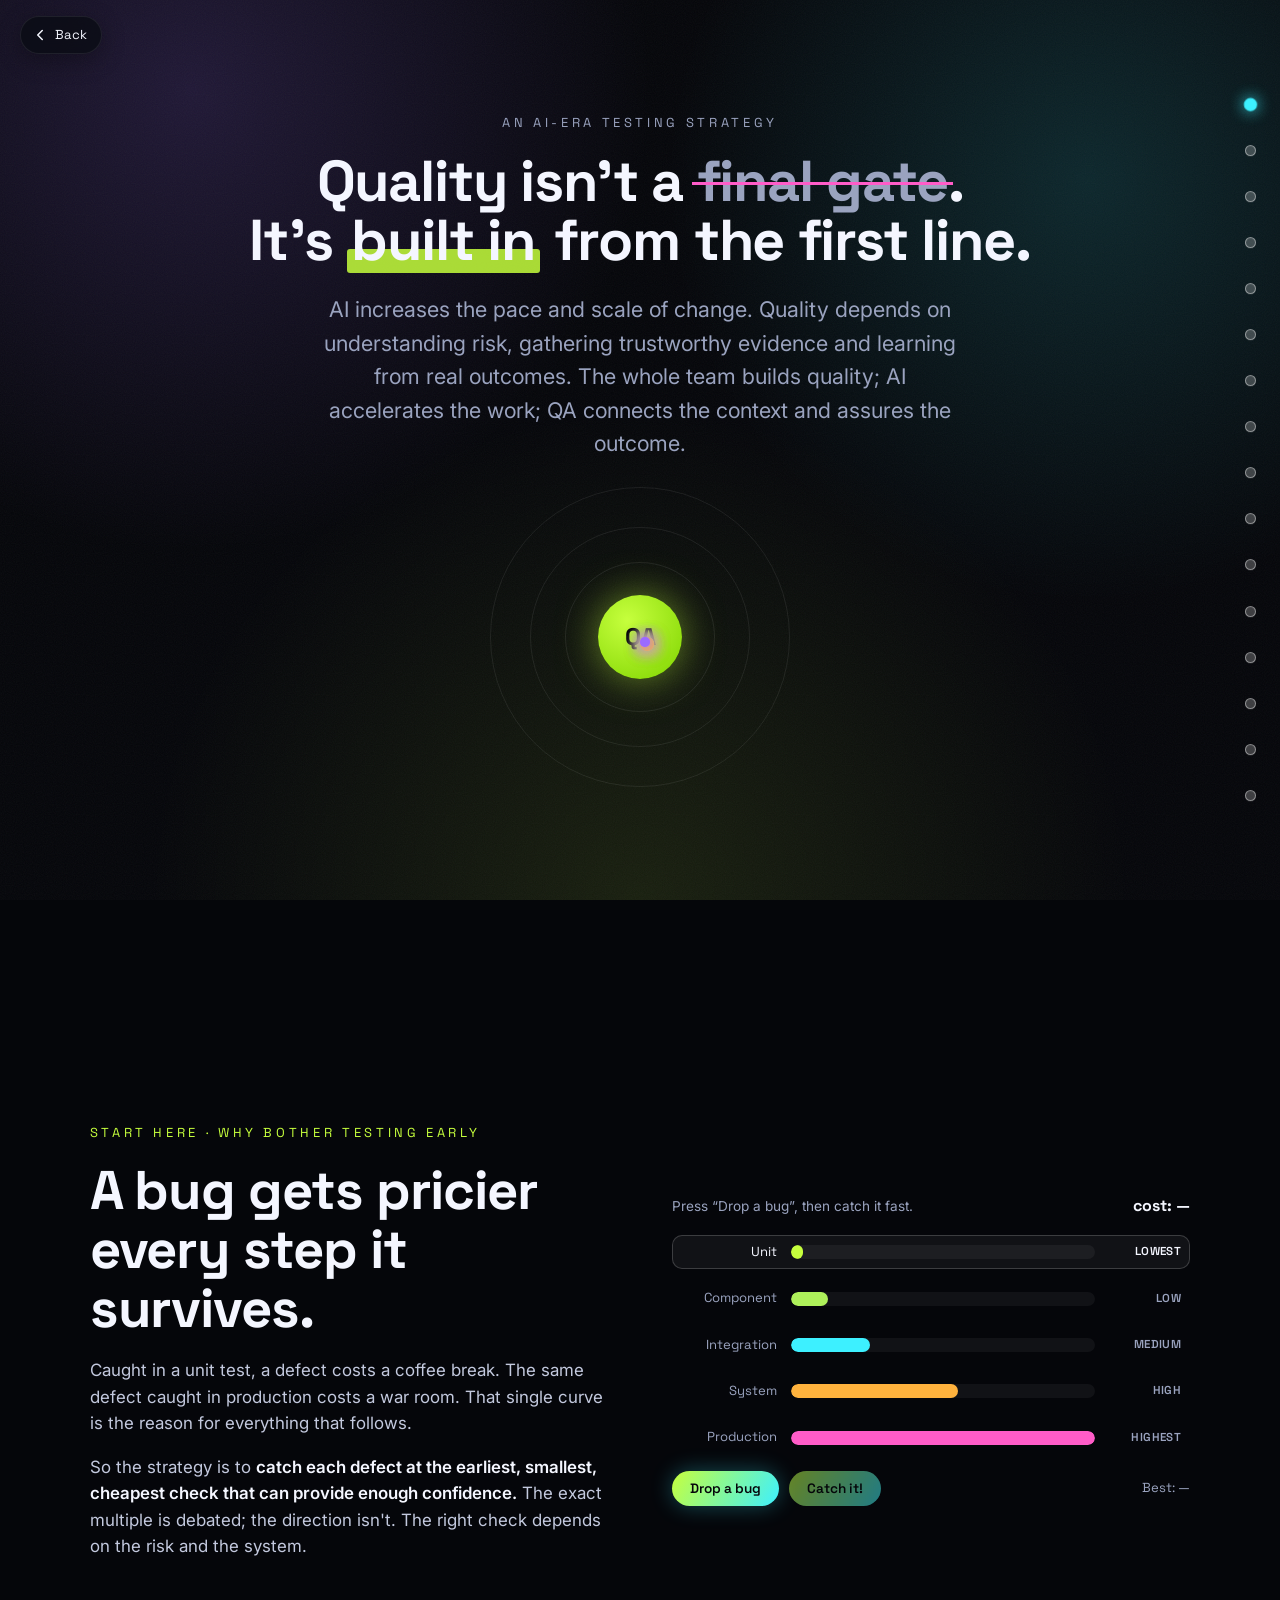
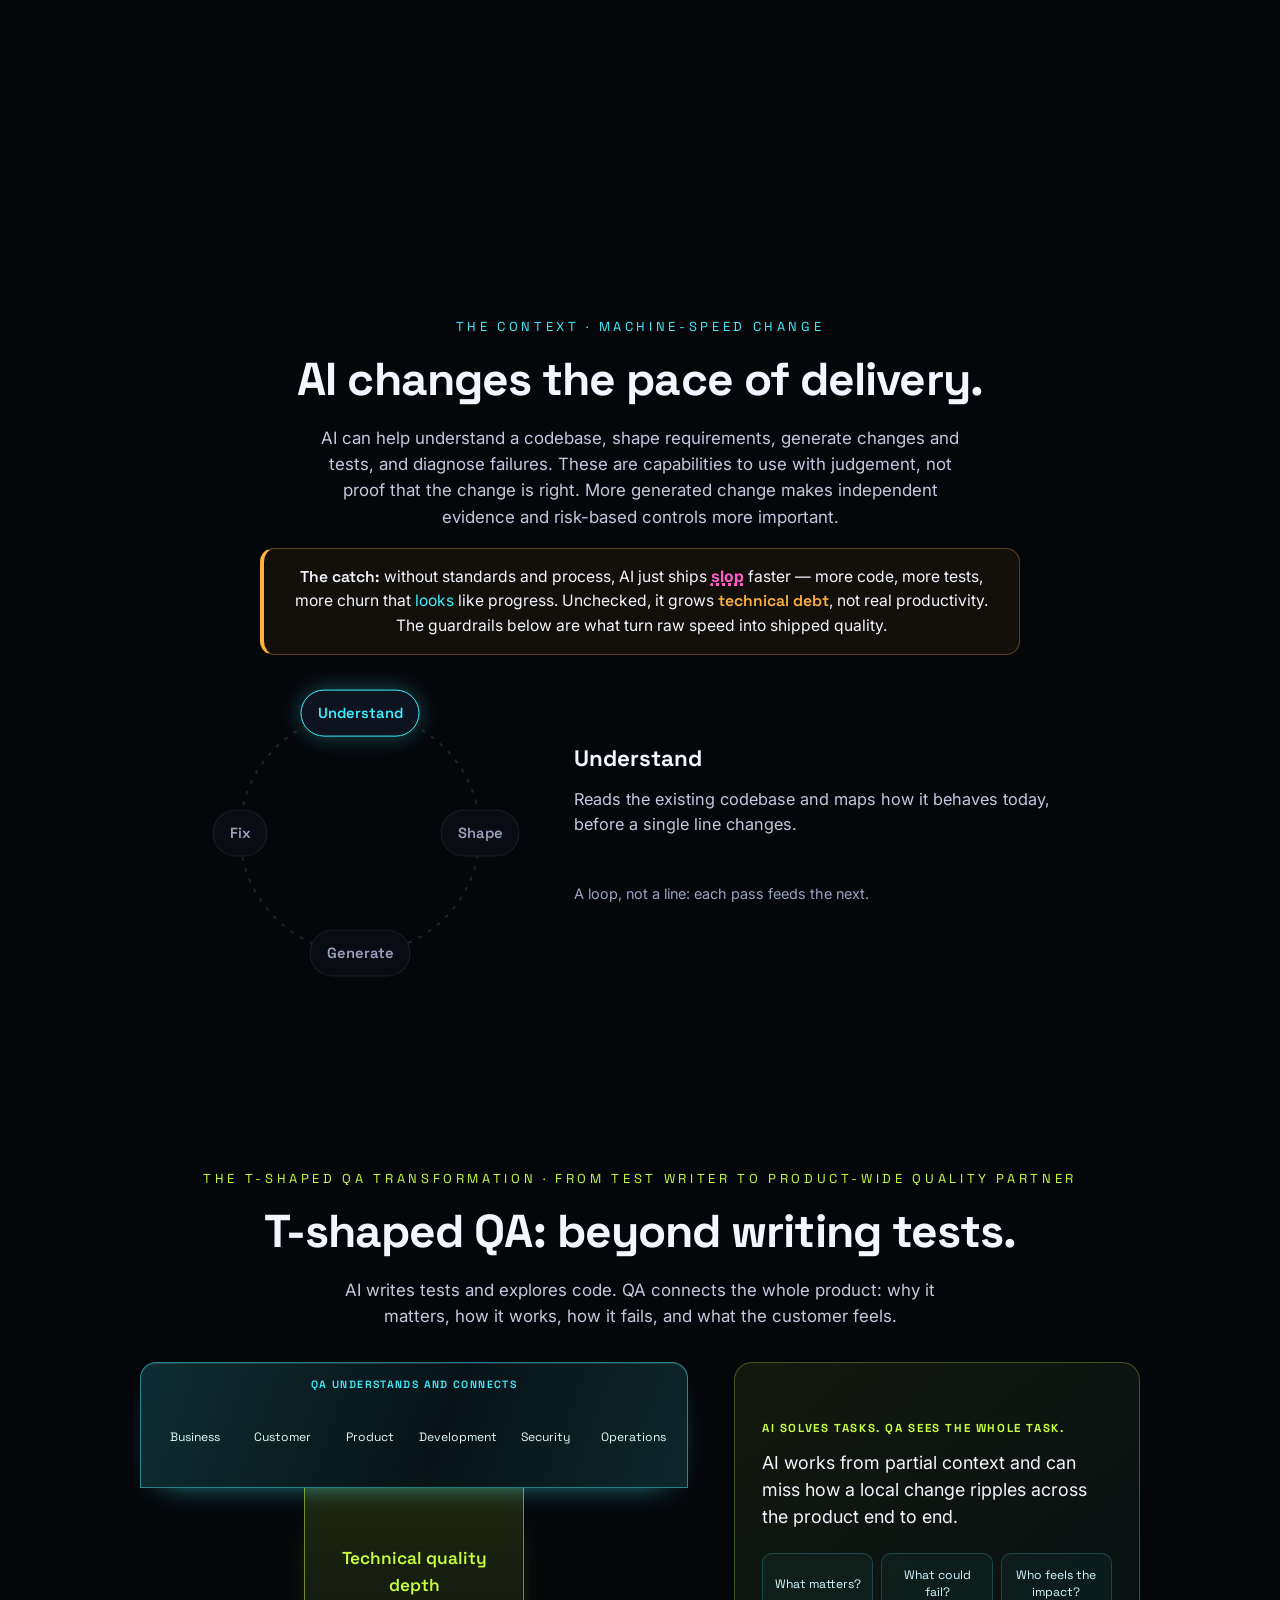
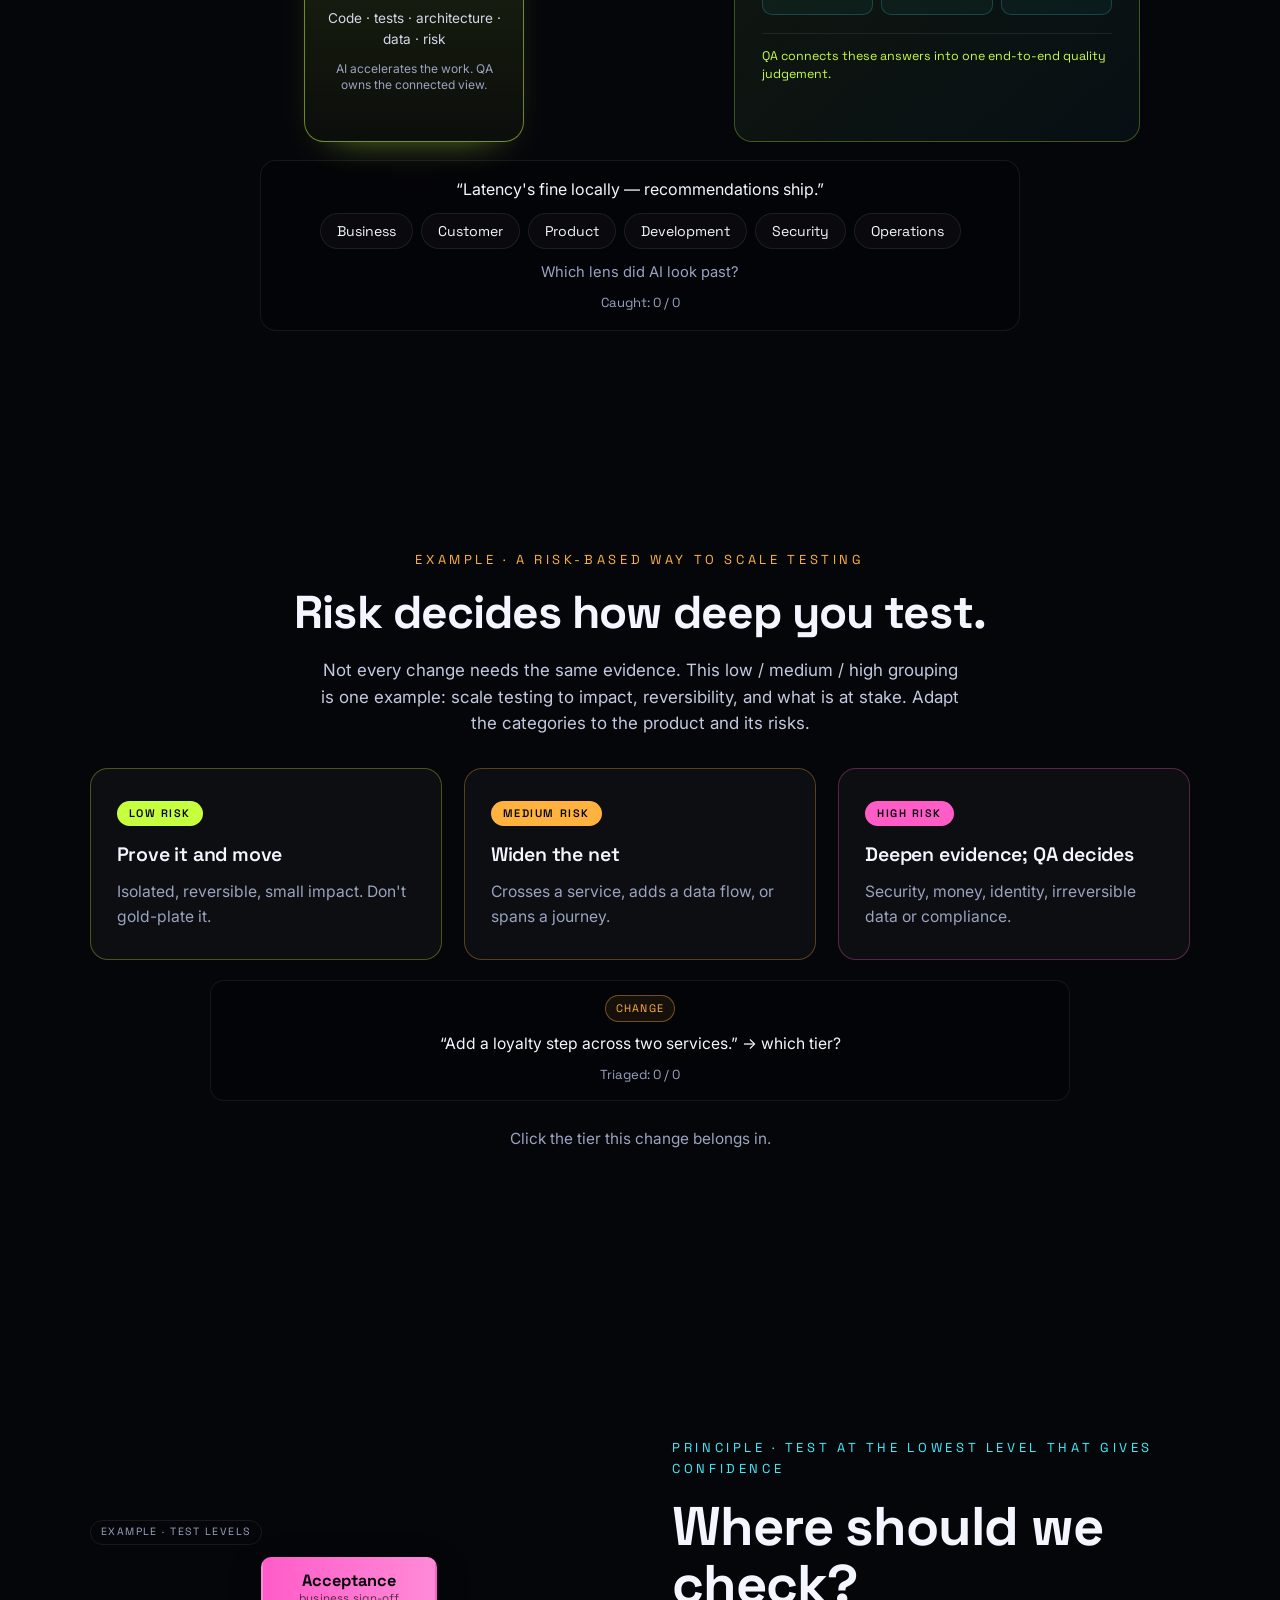
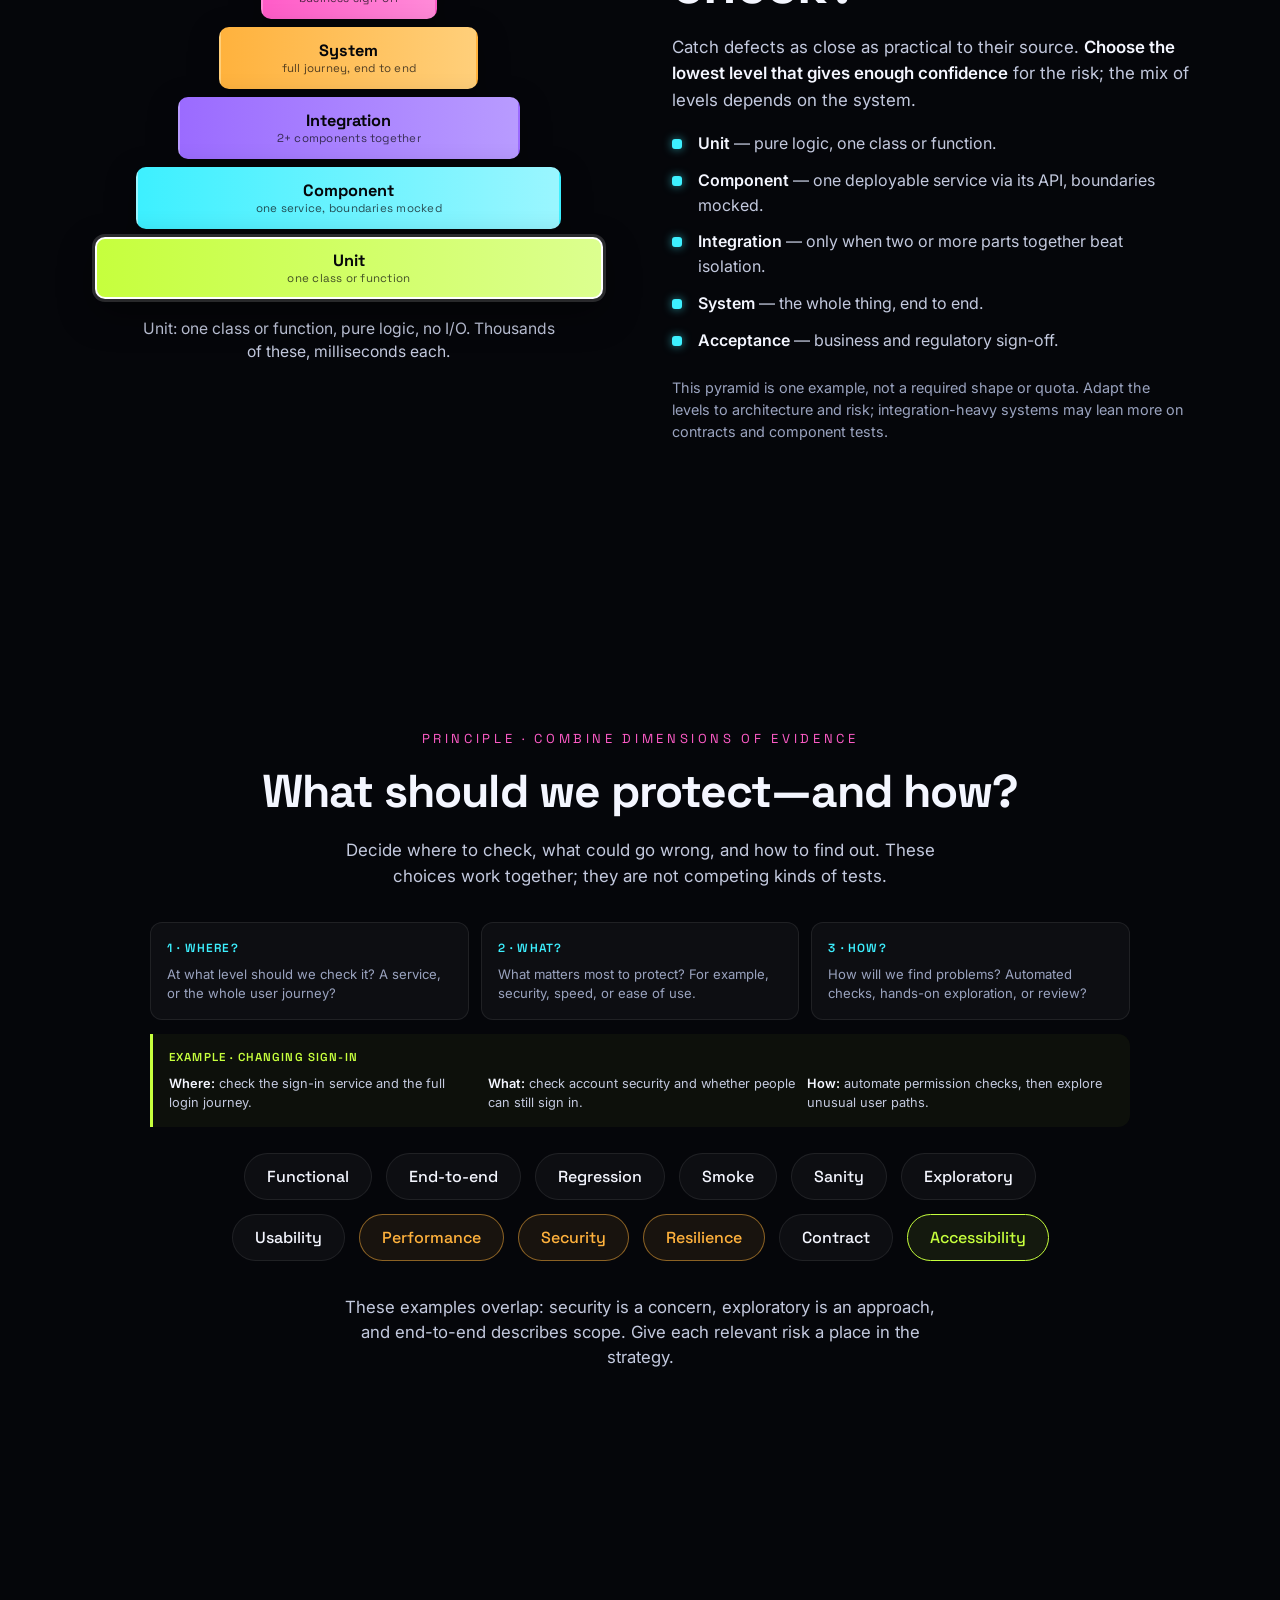
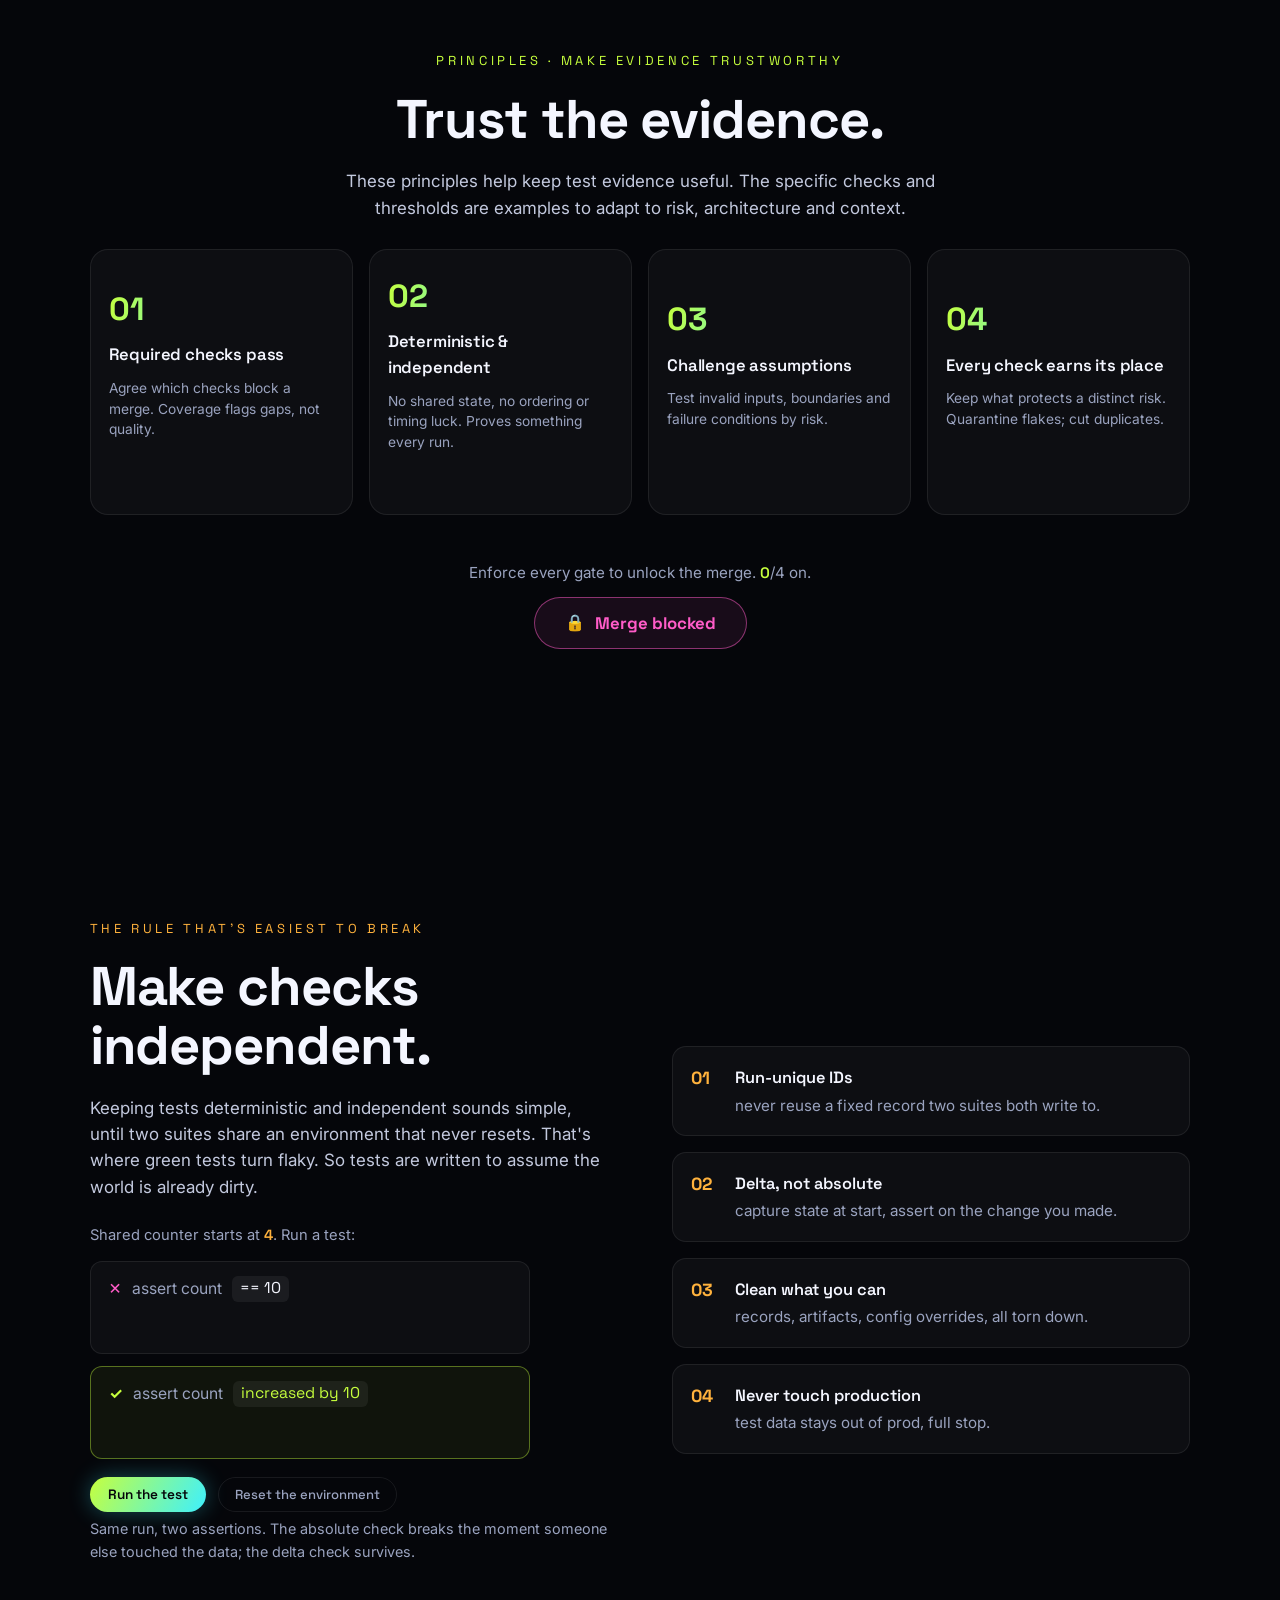
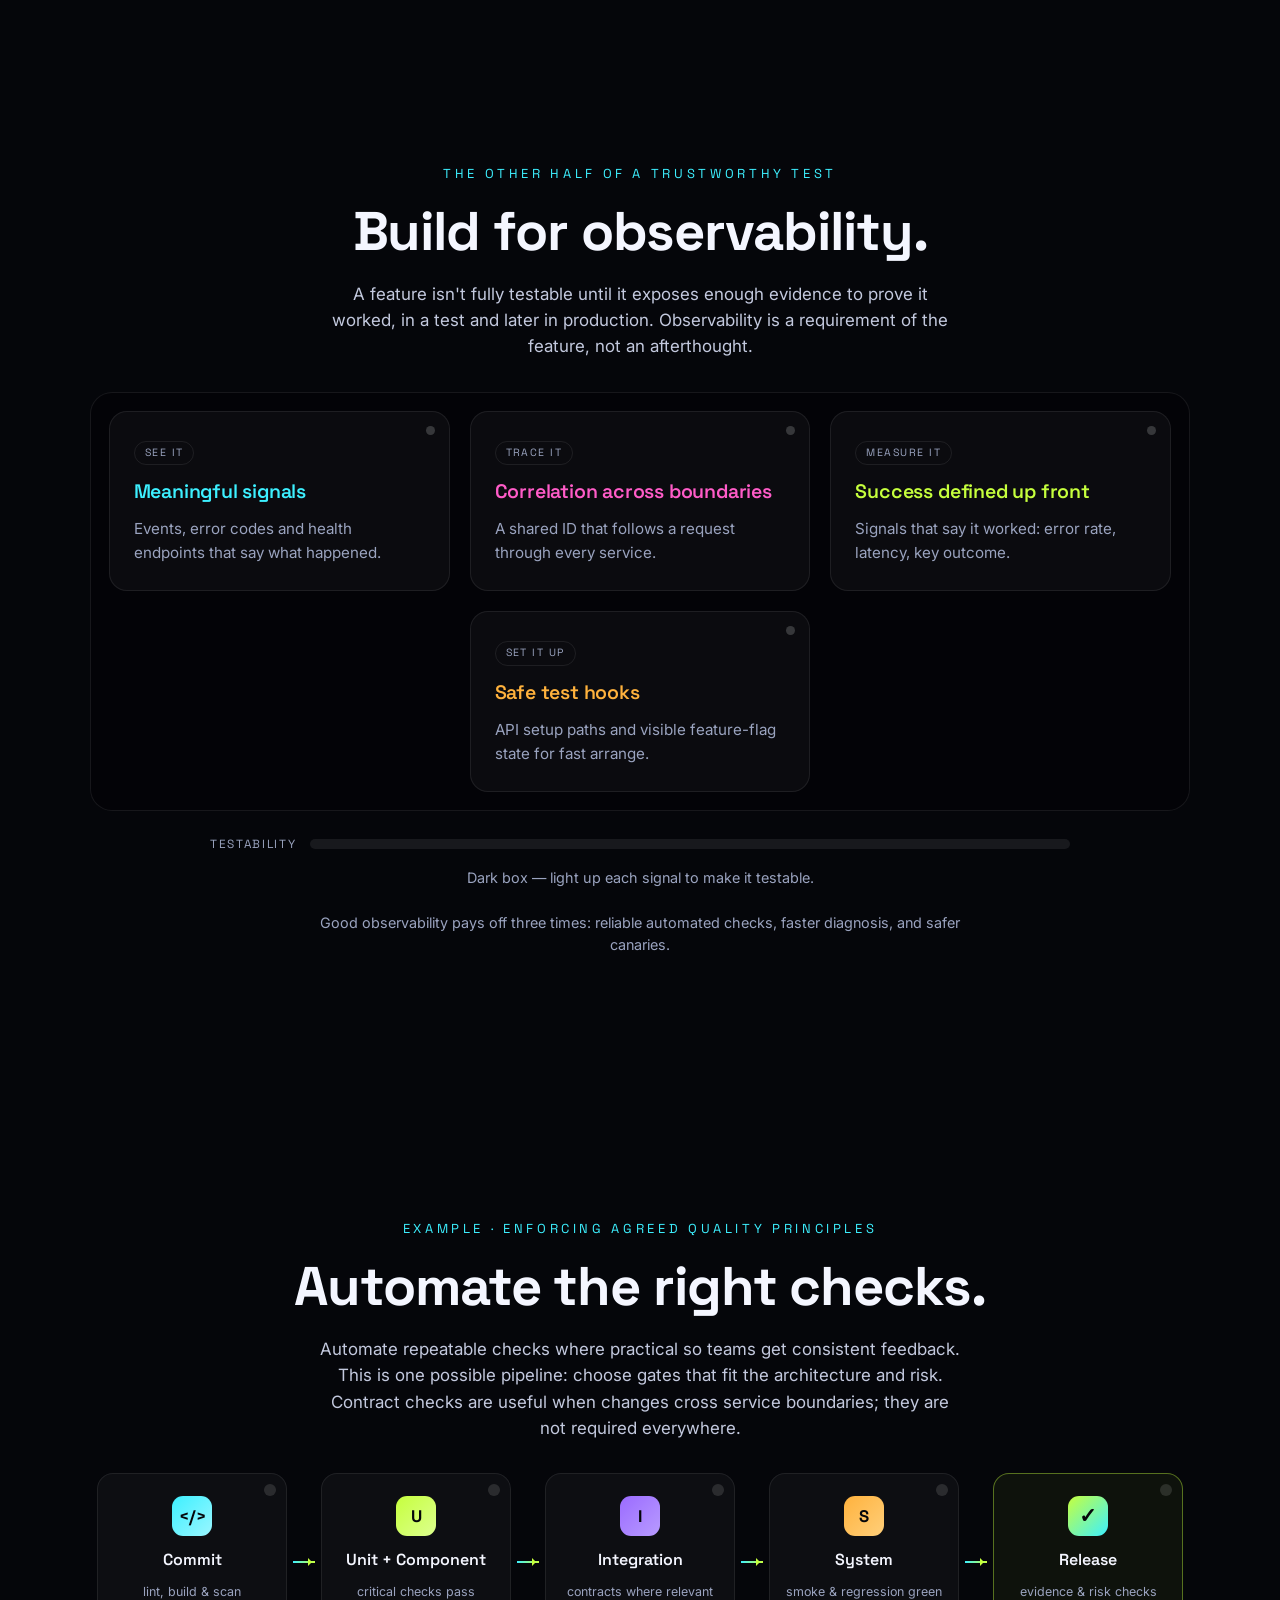
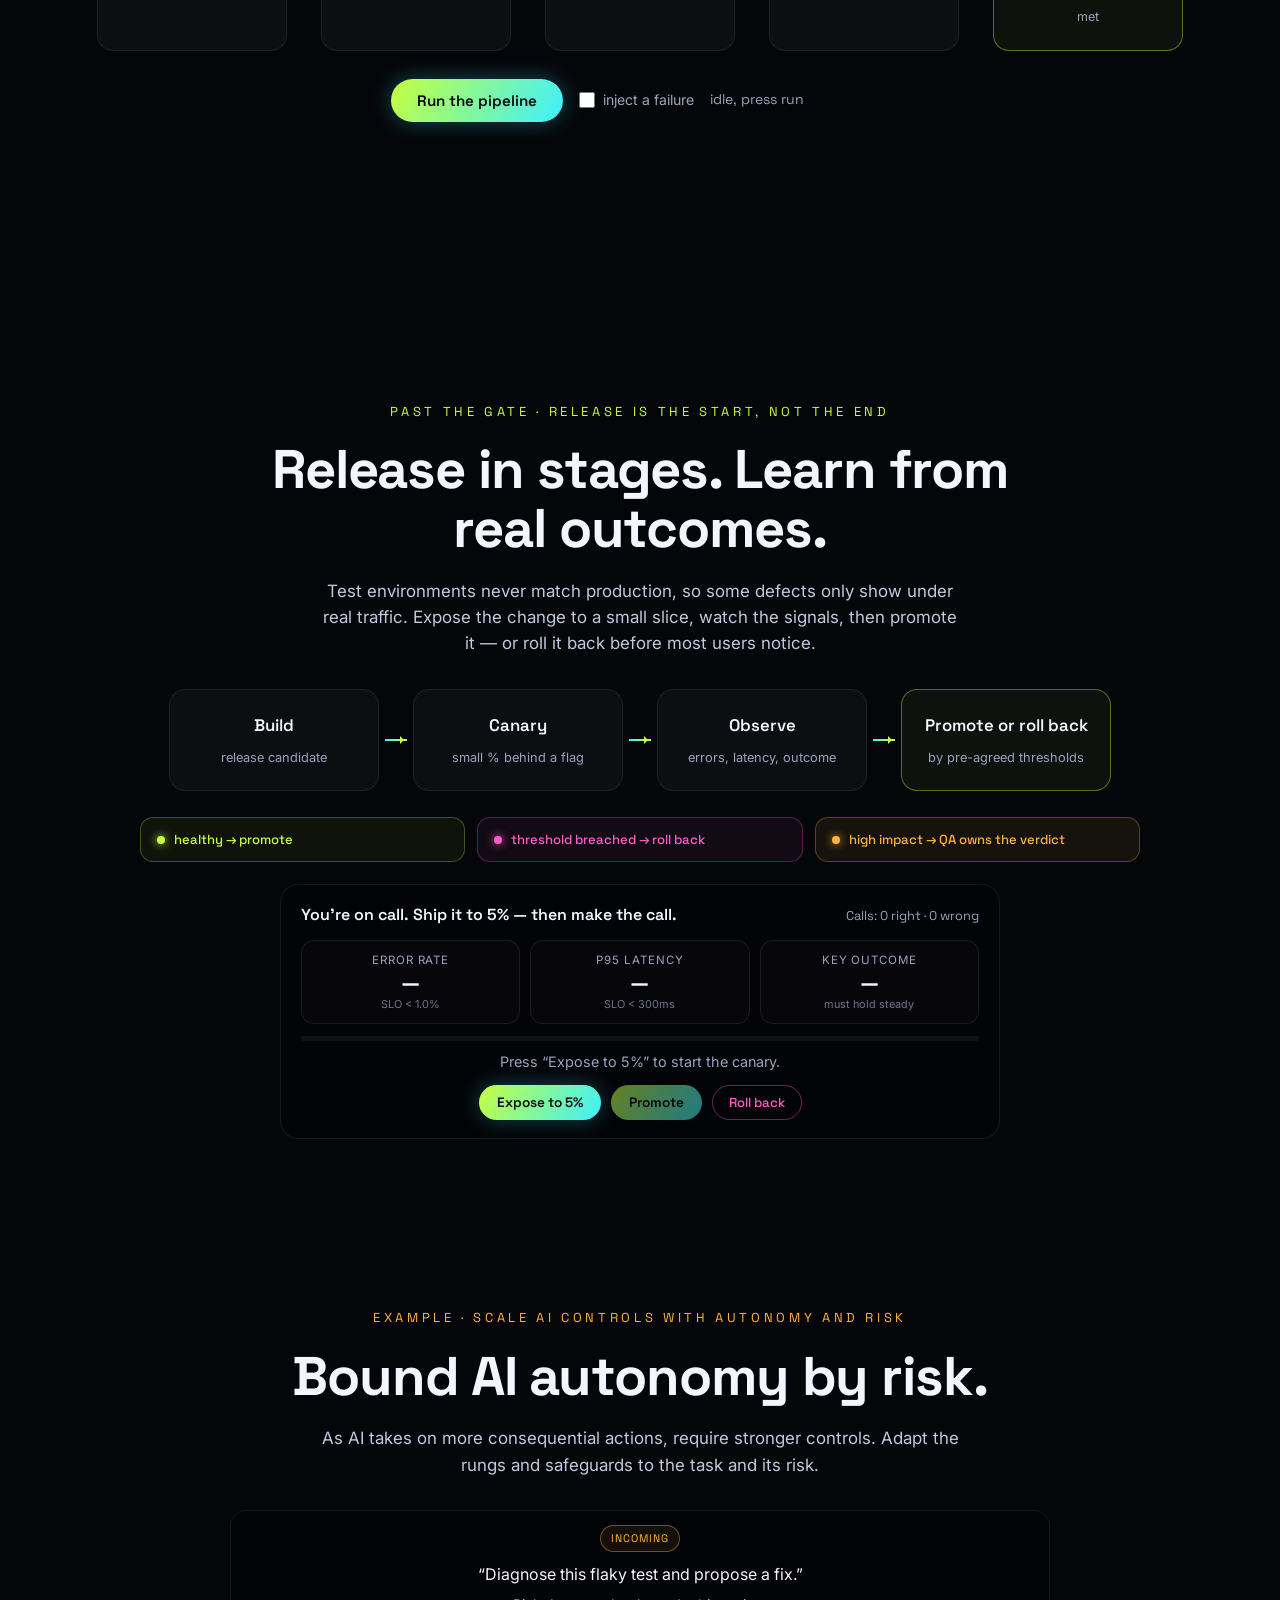
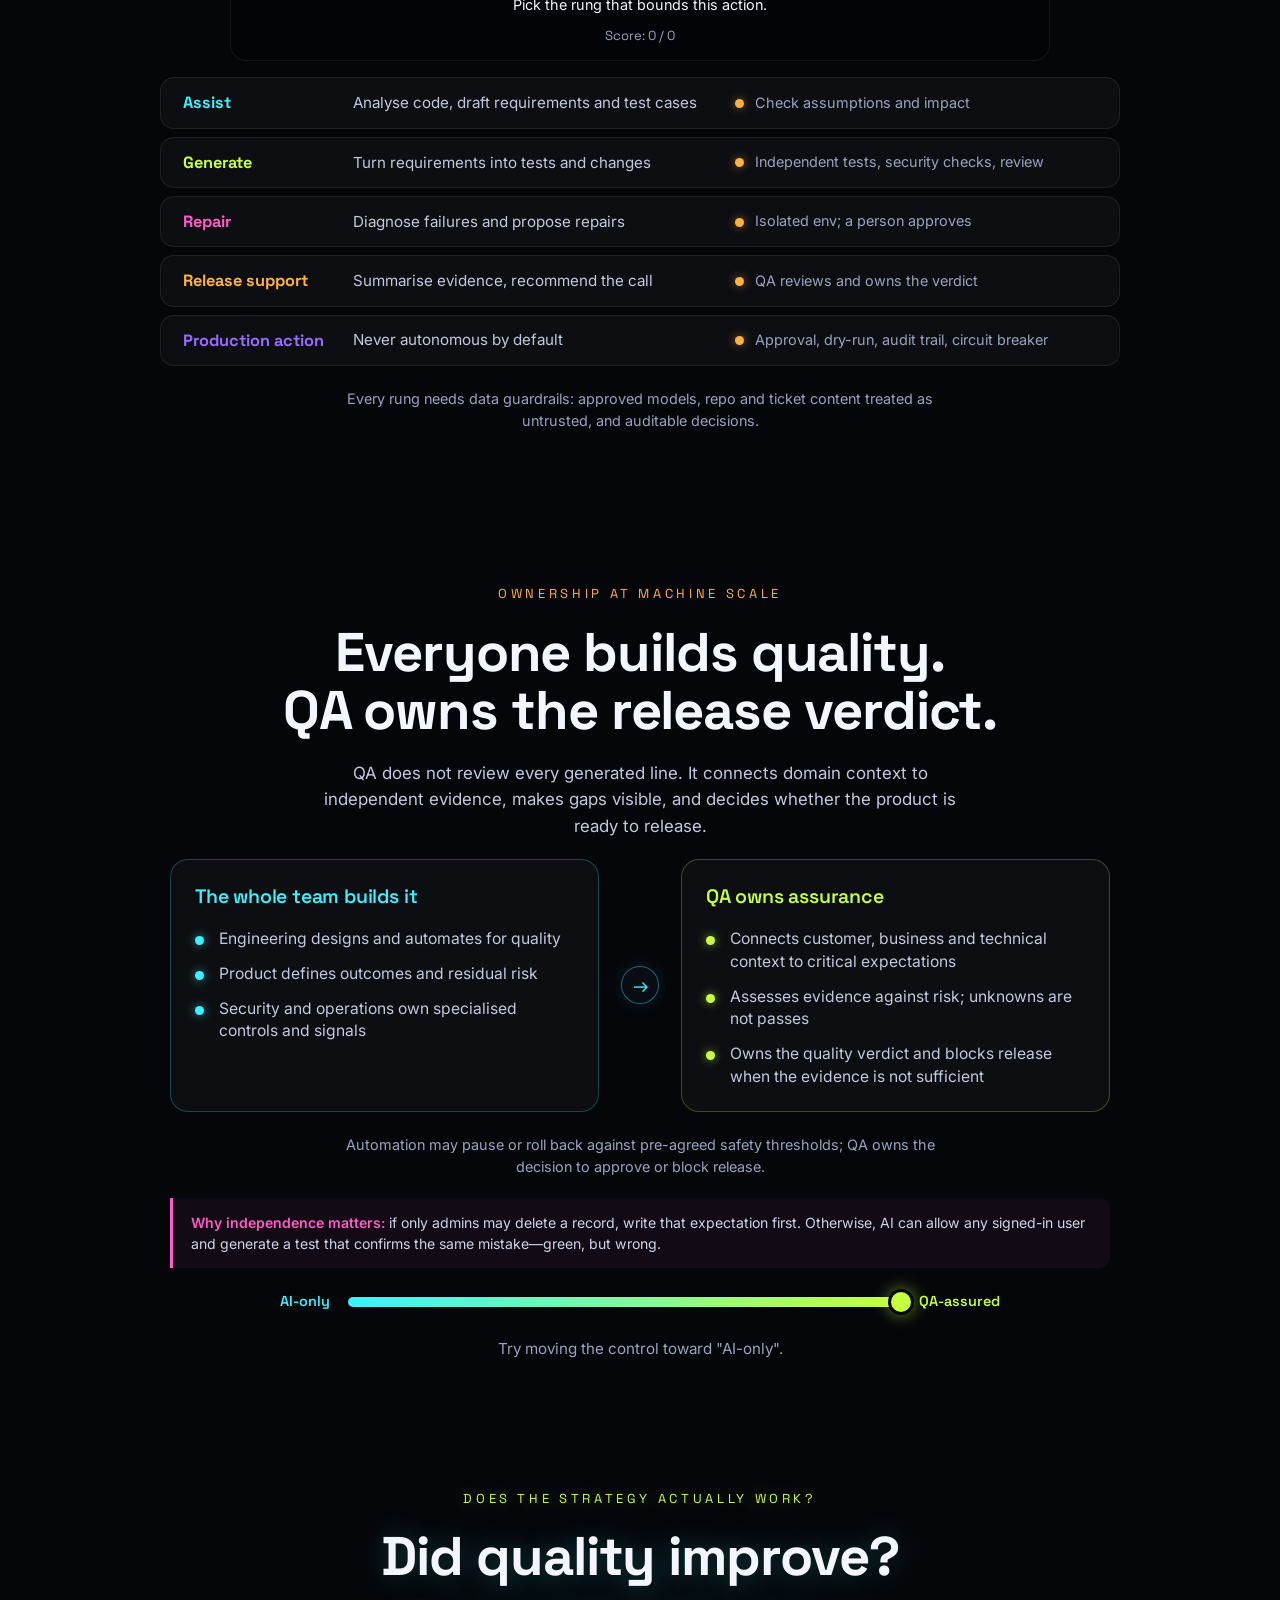
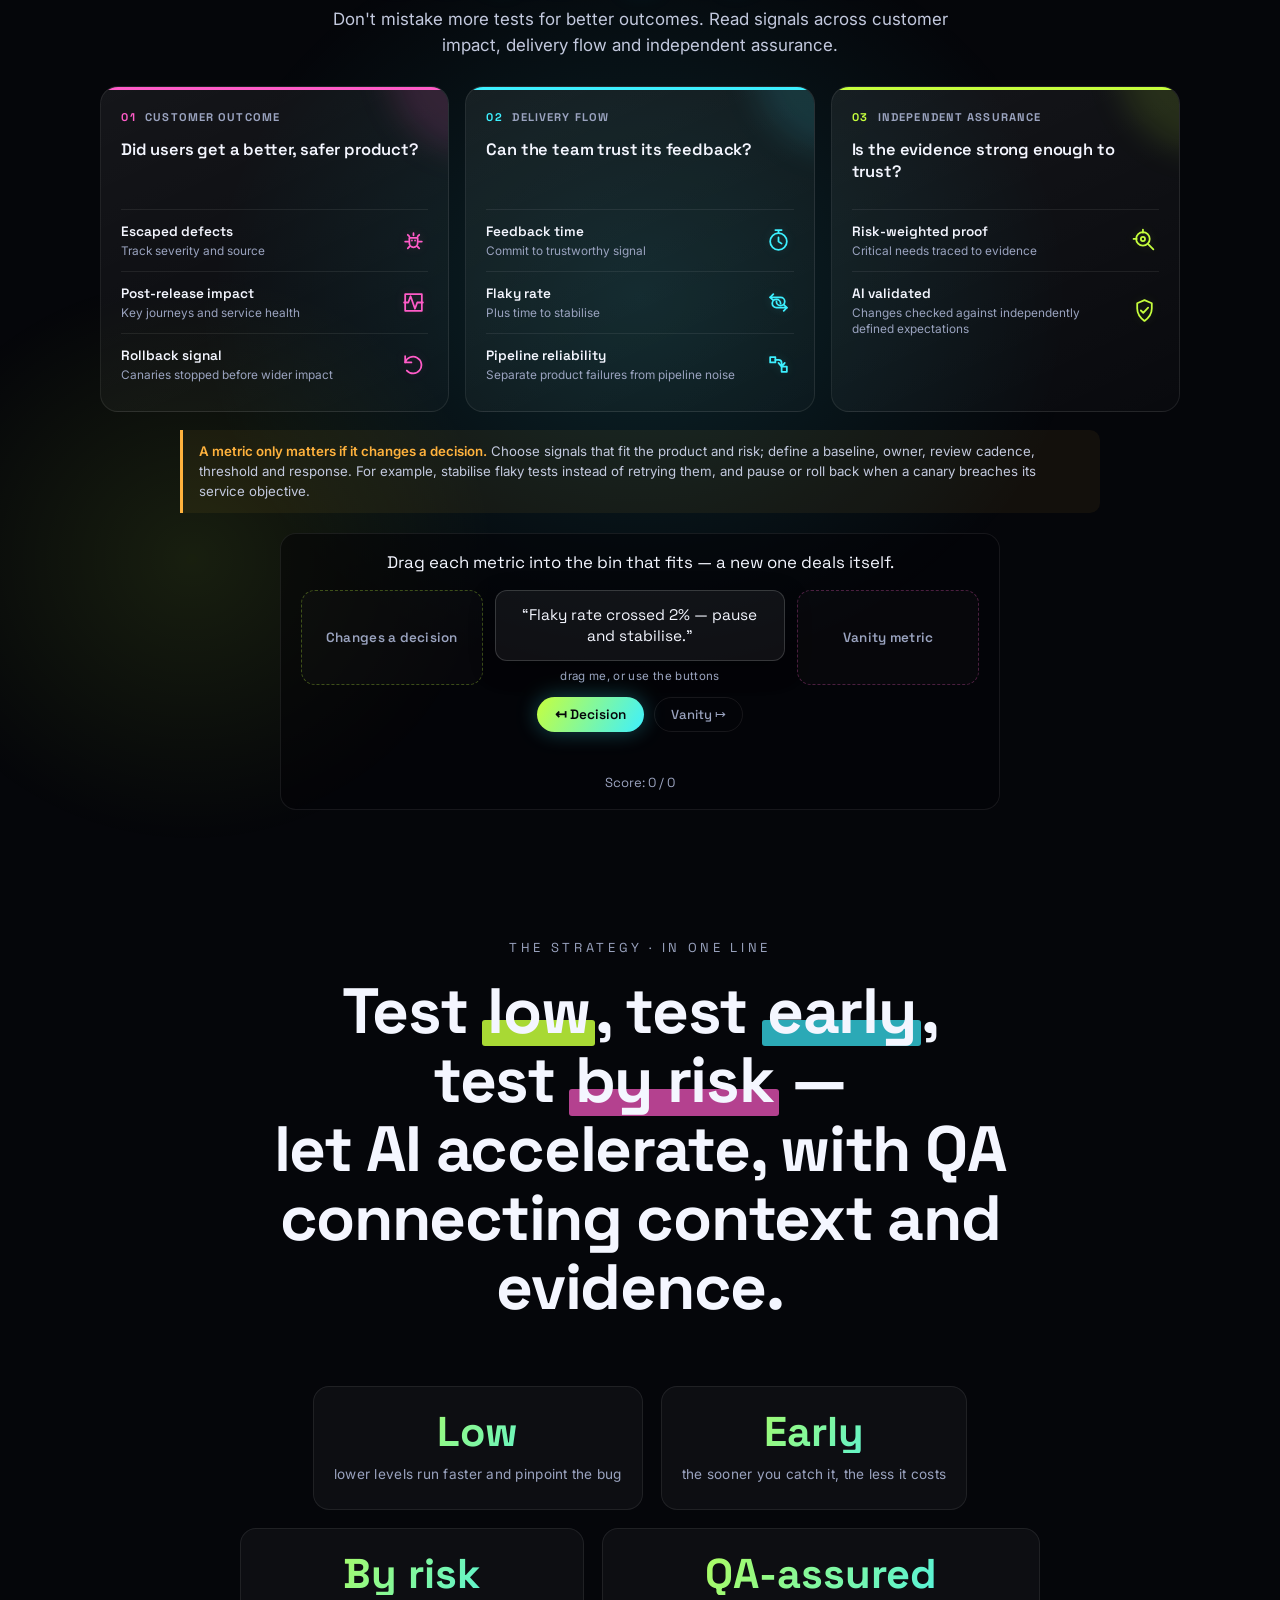
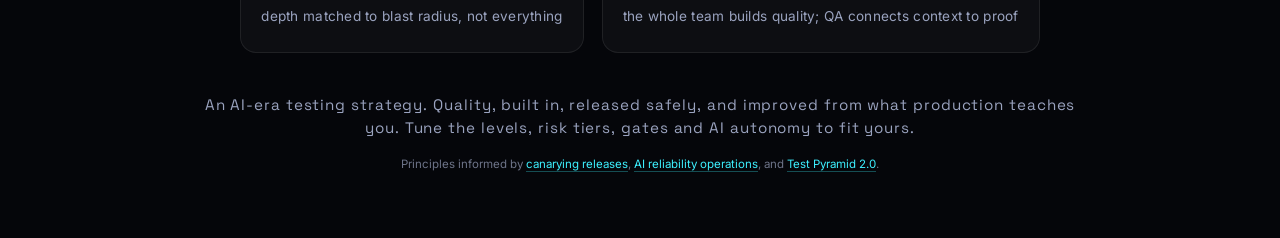
==== commit c8b0cb9a: "Update strategy deck interactions and layout" ====
--- a/strategy/index.html
+++ b/strategy/index.html
@@ -233,21 +233,21 @@
         data-risk-evidence="unit + component + one focused check.">
         <span class="risk-tag">Low risk</span>
         <h3>Prove it and move</h3>
-        <p>Isolated, reversible, small impact. Unit and component coverage plus a focused check is enough. Don't gold-plate it.</p>
+        <p>Isolated, reversible, small impact. Don't gold-plate it.</p>
       </button>
       <button class="card risk-med" data-risk-card data-rtier="med" type="button" aria-pressed="false"
         data-risk-example="a new checkout step across two services"
         data-risk-evidence="add contracts, integration and regression.">
         <span class="risk-tag">Medium risk</span>
         <h3>Widen the net</h3>
-        <p>Crosses a service, adds a data flow, or is a significant journey. Add contracts, integration and regression coverage.</p>
+        <p>Crosses a service, adds a data flow, or spans a journey.</p>
       </button>
       <button class="card risk-high" data-risk-card data-rtier="high" type="button" aria-pressed="false"
         data-risk-example="payments, login or deleting an account"
         data-risk-evidence="deep negative + performance + staged rollout + QA sign-off.">
         <span class="risk-tag">High risk</span>
         <h3>Deepen evidence; QA decides</h3>
-        <p>Security, money, identity, irreversible data or compliance may need deep negative, performance and resilience checks, a staged rollout, and QA sign-off.</p>
+        <p>Security, money, identity, irreversible data or compliance.</p>
       </button>
     </div>
     <!-- mini-game: a change lands. Triage it to the right risk tier. -->
@@ -354,25 +354,25 @@
       <button class="card gate-card" data-gate type="button" aria-pressed="false">
         <span class="card-num rainbow-num">01</span>
         <h3>Required checks pass</h3>
-        <p>Agree which checks block a merge. For example, a team may require critical unit and component checks to pass and use coverage thresholds to flag gaps—not as proof of quality on their own.</p>
+        <p>Agree which checks block a merge. Coverage flags gaps, not quality.</p>
         <span class="gate-stamp" data-gate-stamp aria-hidden="true">enforced ✓</span>
       </button>
       <button class="card gate-card" data-gate type="button" aria-pressed="false">
         <span class="card-num rainbow-num">02</span>
         <h3>Deterministic &amp; independent</h3>
-        <p>No shared mutable state. No ordering or timing dependence. No sleeping and hoping. A test must prove something every run.</p>
+        <p>No shared state, no ordering or timing luck. Proves something every run.</p>
         <span class="gate-stamp" data-gate-stamp aria-hidden="true">enforced ✓</span>
       </button>
       <button class="card gate-card" data-gate type="button" aria-pressed="false">
         <span class="card-num rainbow-num">03</span>
         <h3>Challenge assumptions</h3>
-        <p>Consider invalid inputs, boundaries and failure conditions. Boundary-value and equivalence analysis are useful techniques, chosen according to the risk.</p>
+        <p>Test invalid inputs, boundaries and failure conditions by risk.</p>
         <span class="gate-stamp" data-gate-stamp aria-hidden="true">enforced ✓</span>
       </button>
       <button class="card gate-card" data-gate type="button" aria-pressed="false">
         <span class="card-num rainbow-num">04</span>
         <h3>Every check earns its place</h3>
-        <p>Keep evidence that protects a distinct risk or critical rule. For example, quarantine flaky checks with a reason, owner and expiry; remove duplicates and obsolete cases.</p>
+        <p>Keep what protects a distinct risk. Quarantine flakes; cut duplicates.</p>
         <span class="gate-stamp" data-gate-stamp aria-hidden="true">enforced ✓</span>
       </button>
     </div>
@@ -436,25 +436,25 @@
       <button class="card mini obs-card" data-obs type="button" aria-pressed="false">
         <span class="card-tag">See it</span>
         <h3 class="c-cyan">Meaningful signals</h3>
-        <p>Events, error codes and health endpoints that say what happened, not just that something did.</p>
+        <p>Events, error codes and health endpoints that say what happened.</p>
         <span class="obs-dot" aria-hidden="true"></span>
       </button>
       <button class="card mini obs-card" data-obs type="button" aria-pressed="false">
         <span class="card-tag">Trace it</span>
         <h3 class="c-pink">Correlation across boundaries</h3>
-        <p>A shared ID that follows a request through every service, so a failure can be traced end to end.</p>
+        <p>A shared ID that follows a request through every service.</p>
         <span class="obs-dot" aria-hidden="true"></span>
       </button>
       <button class="card mini obs-card" data-obs type="button" aria-pressed="false">
         <span class="card-tag">Measure it</span>
         <h3 class="c-lime">Success defined up front</h3>
-        <p>The technical and business signals that say the change worked: error rate, latency, the key outcome.</p>
+        <p>Signals that say it worked: error rate, latency, key outcome.</p>
         <span class="obs-dot" aria-hidden="true"></span>
       </button>
       <button class="card mini obs-card" data-obs type="button" aria-pressed="false">
         <span class="card-tag">Set it up</span>
         <h3 class="c-amber">Safe test hooks</h3>
-        <p>API setup paths and visible feature-flag state, so tests arrange data fast and read the system's real state.</p>
+        <p>API setup paths and visible feature-flag state for fast arrange.</p>
         <span class="obs-dot" aria-hidden="true"></span>
       </button>
     </div>
@@ -489,7 +489,7 @@
       <div class="pipe-link"></div>
       <div class="pipe-stage" data-pipe-stage="3"><span class="pipe-ico">S</span><b>System</b><em>smoke &amp; regression green</em></div>
       <div class="pipe-link"></div>
-      <div class="pipe-stage ship" data-pipe-stage="4"><span class="pipe-ico">&#10003;</span><b>Release</b><em>required evidence and risk checks met</em></div>
+      <div class="pipe-stage ship" data-pipe-stage="4"><span class="pipe-ico">&#10003;</span><b>Release</b><em>evidence &amp; risk checks met</em></div>
     </div>
     <div class="pipe-controls reveal">
       <button class="btn-run" data-pipe-run>Run the pipeline</button>
@@ -512,18 +512,18 @@
       </p>
     </div>
     <div class="canary stagger" data-canary>
-      <div class="canary-stage" data-canary-stage="0"><b>Build</b><em>a release candidate</em></div>
+      <div class="canary-stage" data-canary-stage="0"><b>Build</b><em>release candidate</em></div>
       <div class="pipe-link"></div>
-      <div class="canary-stage" data-canary-stage="1"><b>Canary</b><em>expose a small % behind a flag</em></div>
+      <div class="canary-stage" data-canary-stage="1"><b>Canary</b><em>small % behind a flag</em></div>
       <div class="pipe-link"></div>
-      <div class="canary-stage" data-canary-stage="2"><b>Observe</b><em>error rate, latency, key outcome</em></div>
+      <div class="canary-stage" data-canary-stage="2"><b>Observe</b><em>errors, latency, outcome</em></div>
       <div class="pipe-link"></div>
-      <div class="canary-stage branch" data-canary-stage="3"><b>Promote, pause or roll back</b><em>pre-agreed thresholds guide action</em></div>
+      <div class="canary-stage branch" data-canary-stage="3"><b>Promote or roll back</b><em>by pre-agreed thresholds</em></div>
     </div>
     <div class="canary-note stagger">
-      <span class="gate-pill pass">healthy &rarr; promote within agreed risk limits</span>
-      <span class="gate-pill fail">safety threshold breached &rarr; auto-pause or roll back</span>
-      <span class="gate-pill amber">high impact &rarr; QA reviews evidence and owns the release verdict</span>
+      <span class="gate-pill pass">healthy &rarr; promote</span>
+      <span class="gate-pill fail">threshold breached &rarr; roll back</span>
+      <span class="gate-pill amber">high impact &rarr; QA owns the verdict</span>
     </div>
 
     <!-- mini-game: you are on call. Watch the canary, then make the call. -->
--- a/strategy/styles.css
+++ b/strategy/styles.css
@@ -682,10 +682,10 @@
 .canary-stage em{font-style:normal;font-size:.8rem;color:var(--muted);line-height:1.4}
 .canary-stage.branch{border-color:rgba(198,255,61,.4);background:rgba(198,255,61,.05)}
 .canary-note{display:grid;grid-template-columns:repeat(3,minmax(0,1fr));gap:12px;max-width:1000px;margin:0 auto}
-.gate-pill{display:flex;align-items:flex-start;gap:9px;min-height:74px;padding:14px 16px;
+.gate-pill{display:flex;align-items:center;gap:9px;padding:12px 16px;
   border:1px solid var(--line);border-radius:13px;background:var(--card);
   font-family:"Space Grotesk";font-size:.82rem;font-weight:500;line-height:1.45;color:#d9deef}
-.gate-pill::before{content:"";flex:0 0 8px;width:8px;height:8px;margin-top:.38em;border-radius:50%;
+.gate-pill::before{content:"";flex:0 0 8px;width:8px;height:8px;border-radius:50%;
   background:currentColor;box-shadow:0 0 10px currentColor}
 .gate-pill.pass{color:var(--lime);border-color:rgba(198,255,61,.28);background:rgba(198,255,61,.055)}
 .gate-pill.fail{color:var(--pink);border-color:rgba(255,92,200,.28);background:rgba(255,92,200,.055)}
@@ -694,7 +694,6 @@
   .canary{flex-direction:column;align-items:center}
   .canary-stage{max-width:320px;width:100%}
   .canary-note{grid-template-columns:1fr;max-width:320px}
-  .gate-pill{min-height:0}
 }
 
 /* ---------- AI assurance ladder ---------- */
@@ -812,6 +811,10 @@
 .obs-gauge-read.full{color:var(--lime)}
 
 /* ---- Risk tiles: click to see an example + verdict ---- */
+/* while an answer is locked (graded, waiting for the next change) the tiles
+   stop responding so the verdict can't be changed or cleared */
+[data-risk].locked .card[data-risk-card]{cursor:default}
+[data-risk].locked .card[data-risk-card]:not(.correct):not(.wrong){opacity:.55}
 .card[data-risk-card][aria-pressed="true"]{border-width:1px;box-shadow:0 10px 34px rgba(0,0,0,.35)}
 .card.risk-low[aria-pressed="true"]{border-color:var(--lime);box-shadow:0 0 0 1px rgba(198,255,61,.4),0 10px 30px rgba(198,255,61,.12)}
 .card.risk-med[aria-pressed="true"]{border-color:var(--amber);box-shadow:0 0 0 1px rgba(255,178,61,.4),0 10px 30px rgba(255,178,61,.12)}
@@ -894,22 +897,25 @@
 .lg-controls{display:flex;align-items:center;justify-content:center;gap:16px;margin-top:10px}
 .lg-score{font-family:"Space Grotesk";font-size:.82rem;color:var(--muted)}
 .ladder[data-ladder] .ladder-row{cursor:pointer;width:100%;text-align:left;font:inherit;color:inherit;
-  -webkit-tap-highlight-color:transparent;transition:border-color .2s,background .2s,transform .15s,box-shadow .2s}
+  -webkit-tap-highlight-color:transparent;transition:border-color .2s,background .2s,transform .15s,box-shadow .2s,opacity .2s}
 .ladder[data-ladder].armed .ladder-row:hover{transform:translateX(4px);border-color:rgba(255,255,255,.28)}
+/* answer locked (not armed): rows stop reading as clickable until the next deal */
+.ladder[data-ladder]:not(.armed) .ladder-row{cursor:default}
+.ladder[data-ladder]:not(.armed) .ladder-row:not(.correct):not(.wrong){opacity:.55}
 .ladder-row:focus-visible{outline:2px solid var(--cyan);outline-offset:2px}
 .ladder-row.correct{border-color:var(--lime)!important;background:rgba(198,255,61,.08)!important;
   box-shadow:0 0 0 1px rgba(198,255,61,.35)}
 .ladder-row.wrong{border-color:var(--pink)!important;background:rgba(255,92,200,.08)!important}
 
 /* ---- Risk: triage a dealt change to the right tier ---- */
-.risk-triage{display:flex;align-items:center;flex-wrap:wrap;justify-content:center;gap:12px;
-  max-width:860px;margin:0 auto 20px;padding:12px 18px;border-radius:14px;
-  border:1px solid var(--line);background:rgba(2,3,6,.5)}
-.rt-label{flex:0 0 auto;font-family:"Space Grotesk";font-size:.68rem;letter-spacing:.1em;
+.risk-triage{display:flex;flex-direction:column;align-items:center;gap:10px;
+  max-width:860px;margin:20px auto;padding:14px 18px;border-radius:14px;
+  border:1px solid var(--line);background:rgba(2,3,6,.5);text-align:center}
+.rt-label{font-family:"Space Grotesk";font-size:.68rem;letter-spacing:.1em;
   text-transform:uppercase;padding:4px 10px;border-radius:999px;color:var(--amber);
   border:1px solid rgba(255,178,61,.4);background:rgba(255,178,61,.08)}
-.rt-ask{flex:1 1 320px;min-width:220px;font-size:.98rem;color:var(--ink)}
-.rt-score{flex:0 0 auto;font-family:"Space Grotesk";font-size:.82rem;color:var(--muted);white-space:nowrap}
+.rt-ask{font-size:.98rem;color:var(--ink);line-height:1.5;text-align:center}
+.rt-score{font-family:"Space Grotesk";font-size:.82rem;color:var(--muted);white-space:nowrap}
 
 /* ---- T-shaped QA: which lens did AI miss? ---- */
 .tshape-game{max-width:760px;margin:18px auto 0;padding:16px 20px;border-radius:16px;
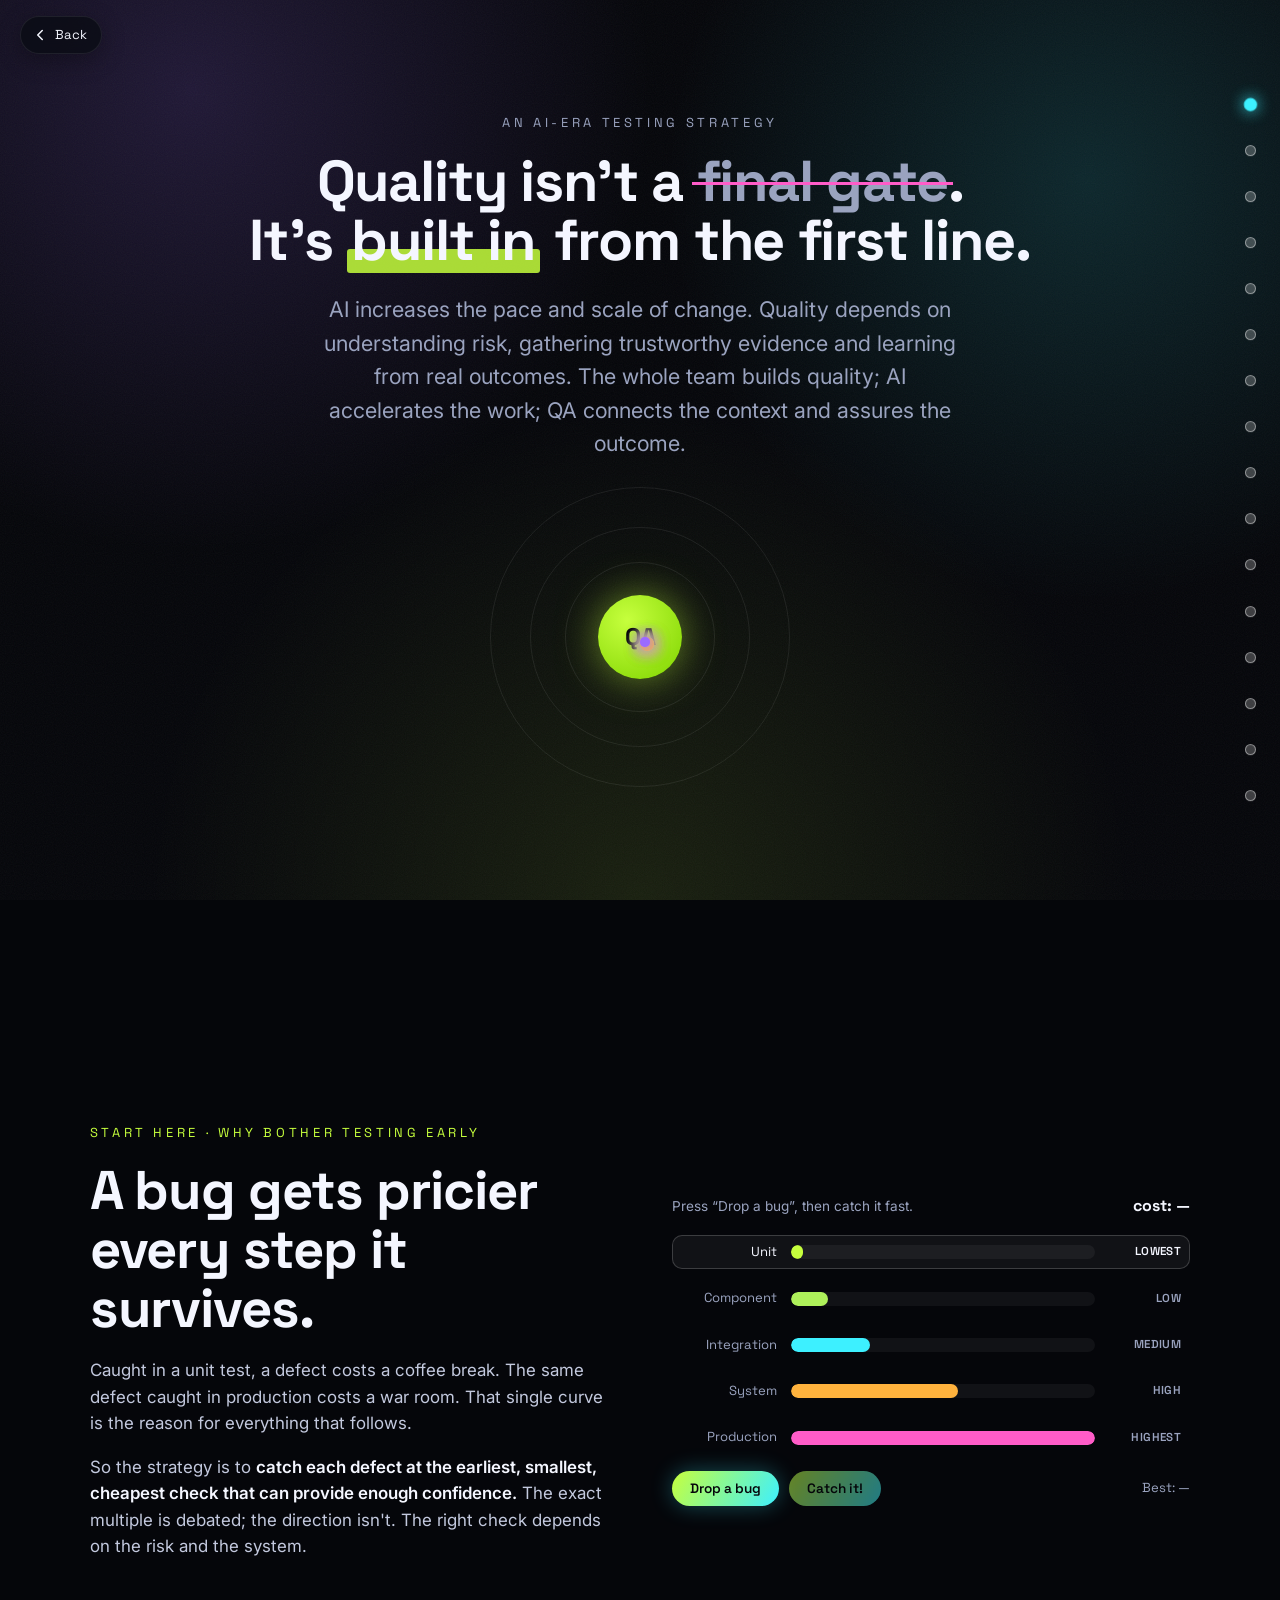
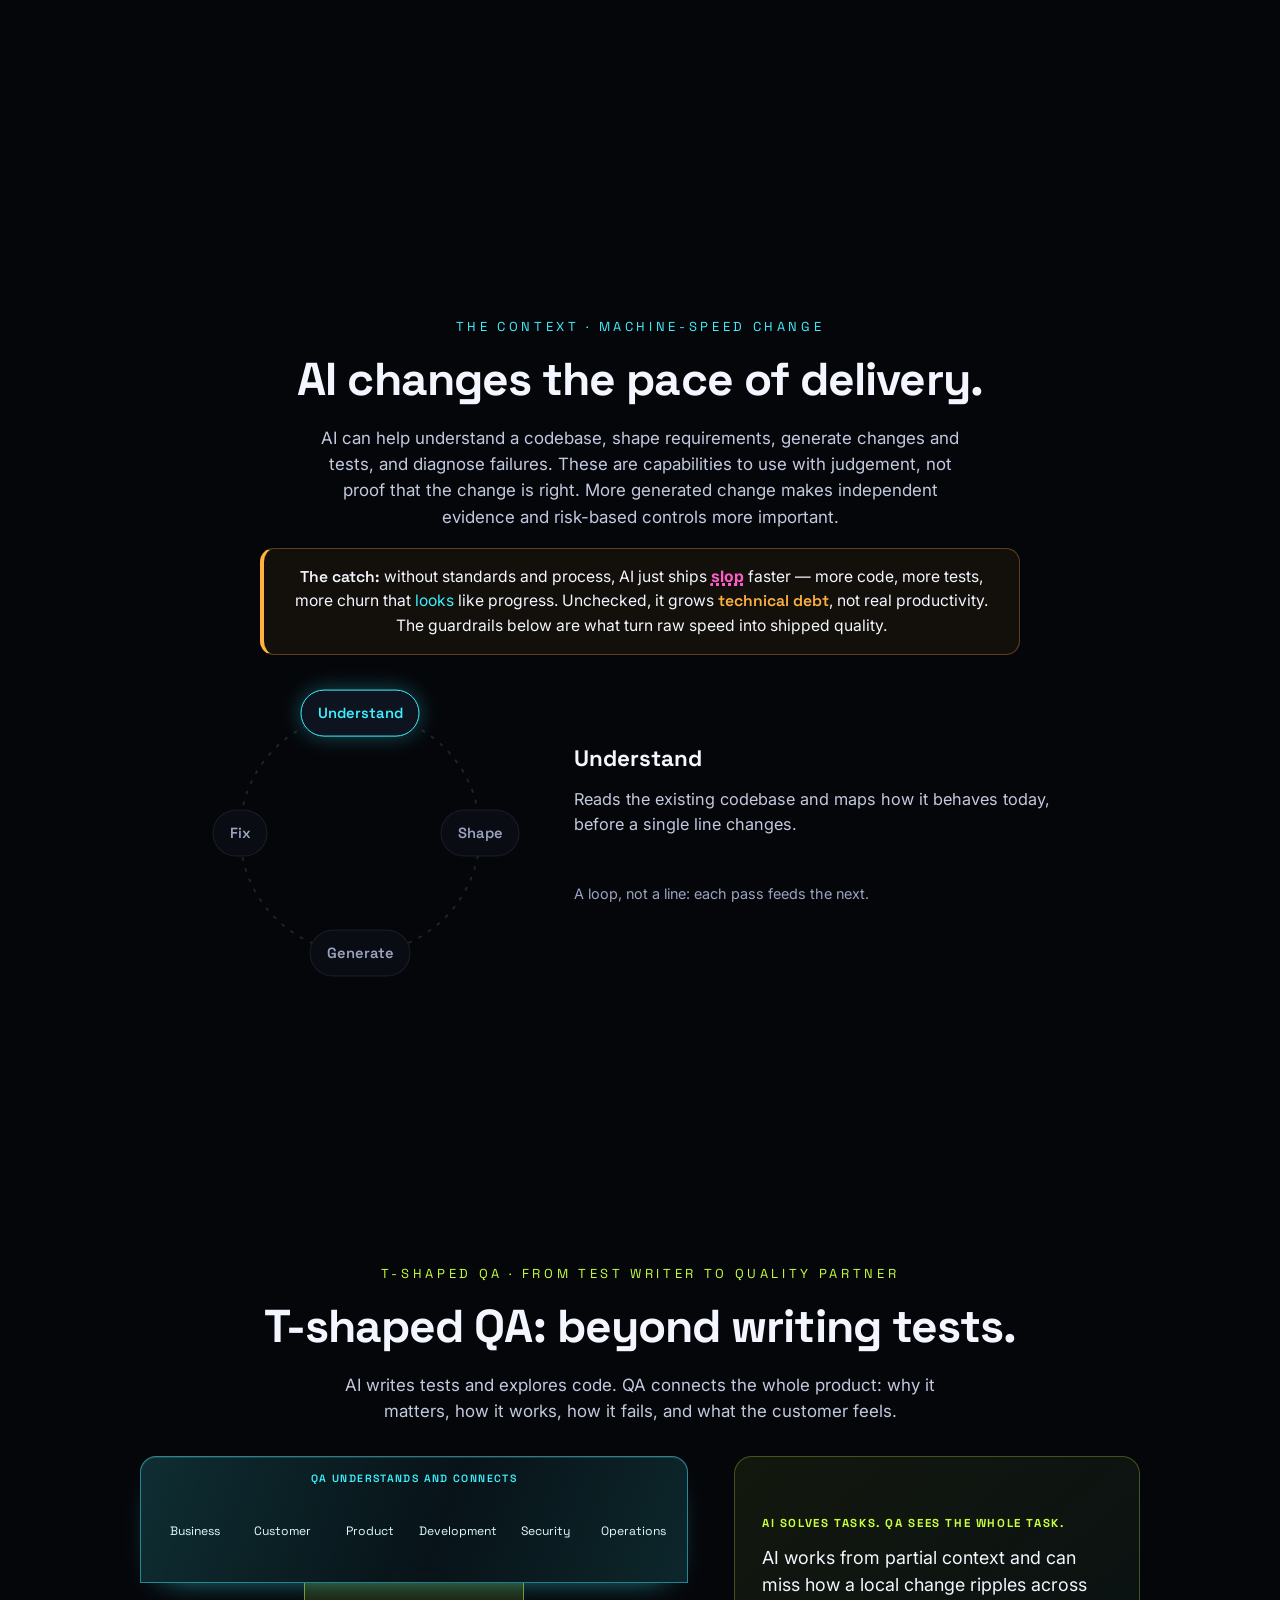
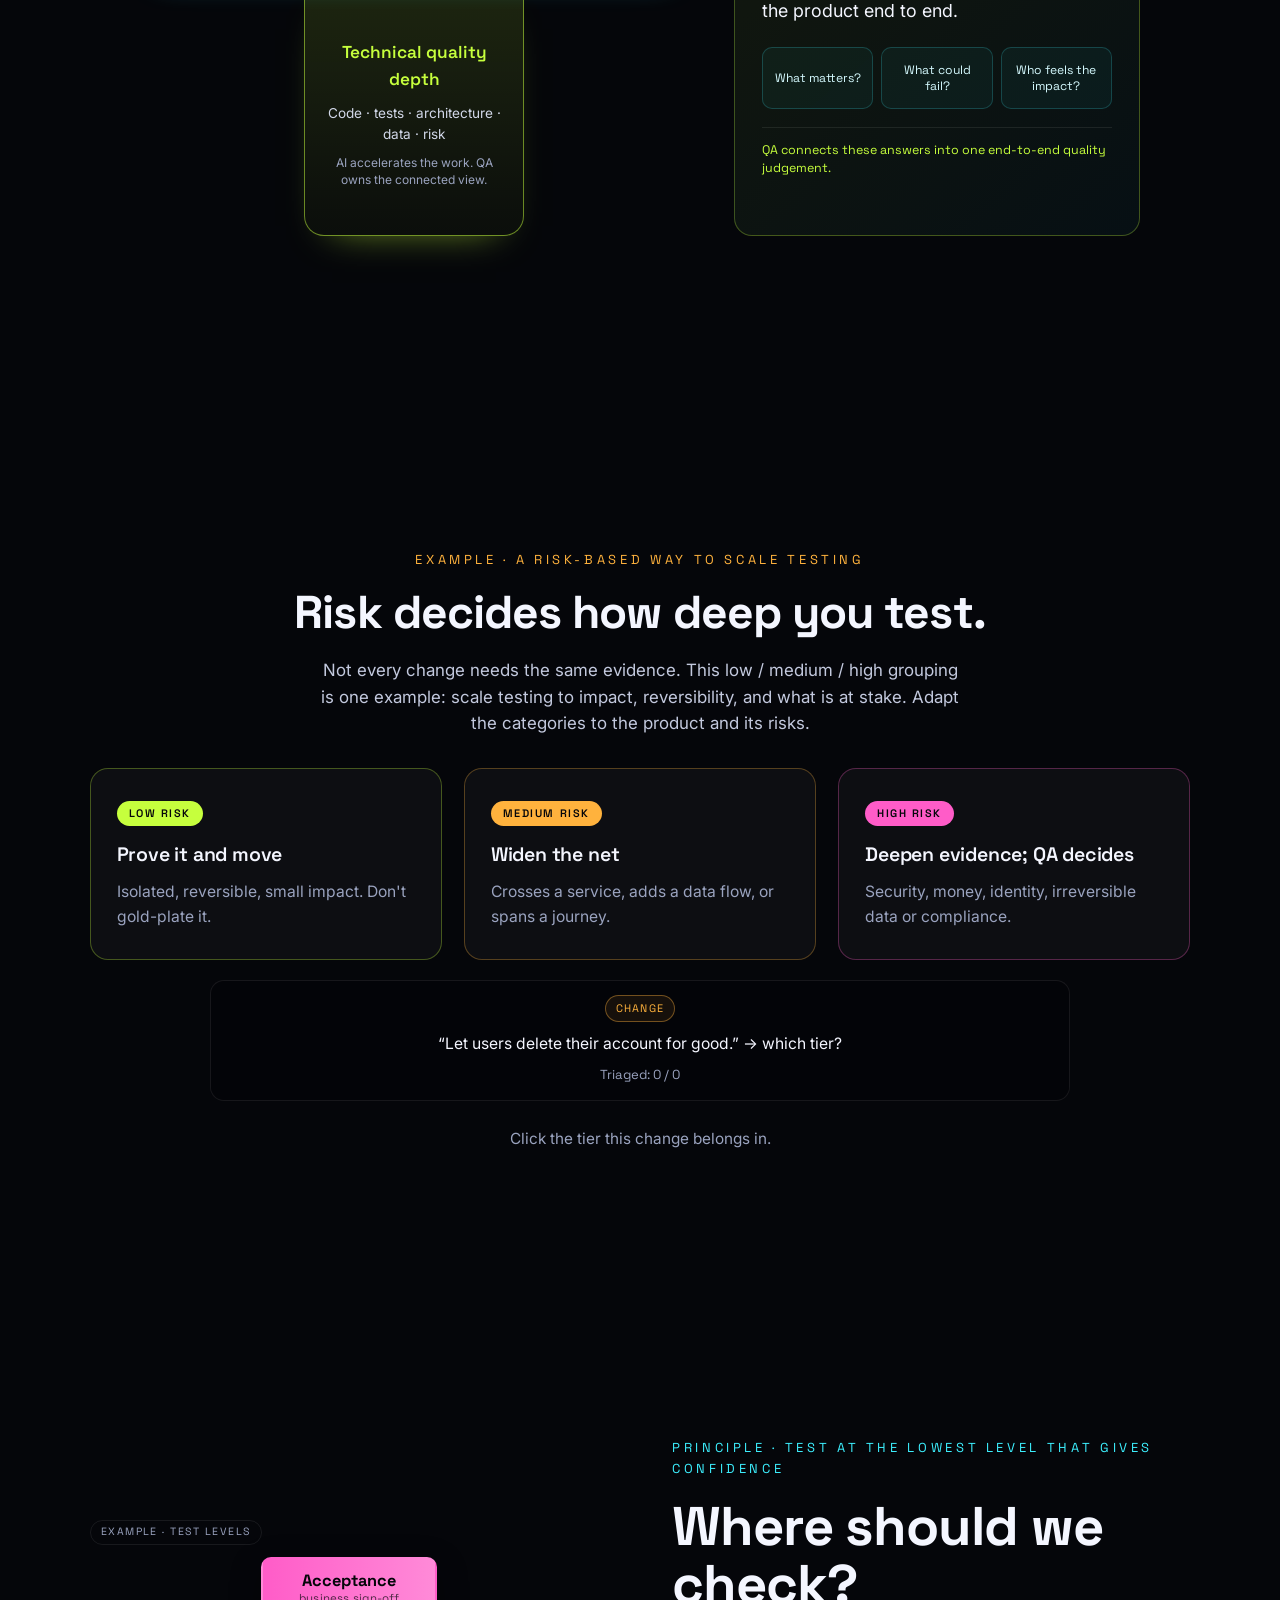
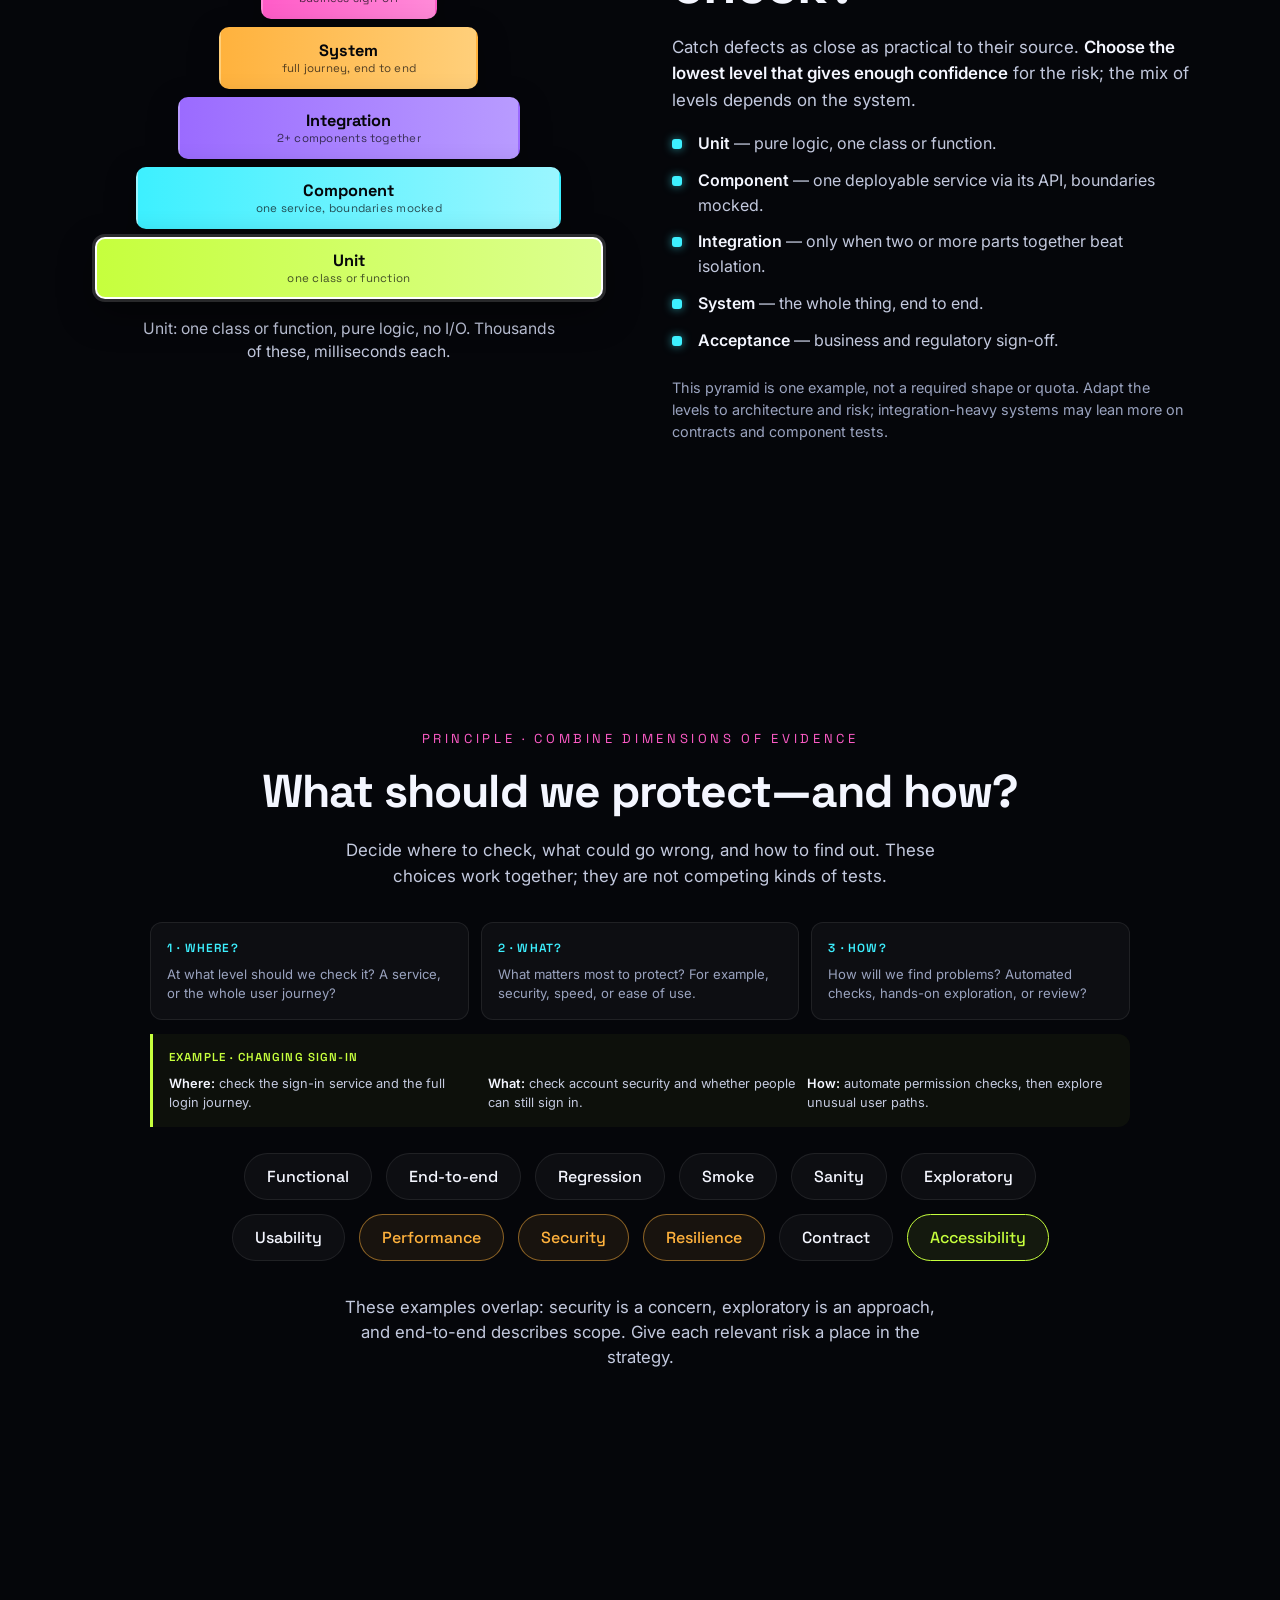
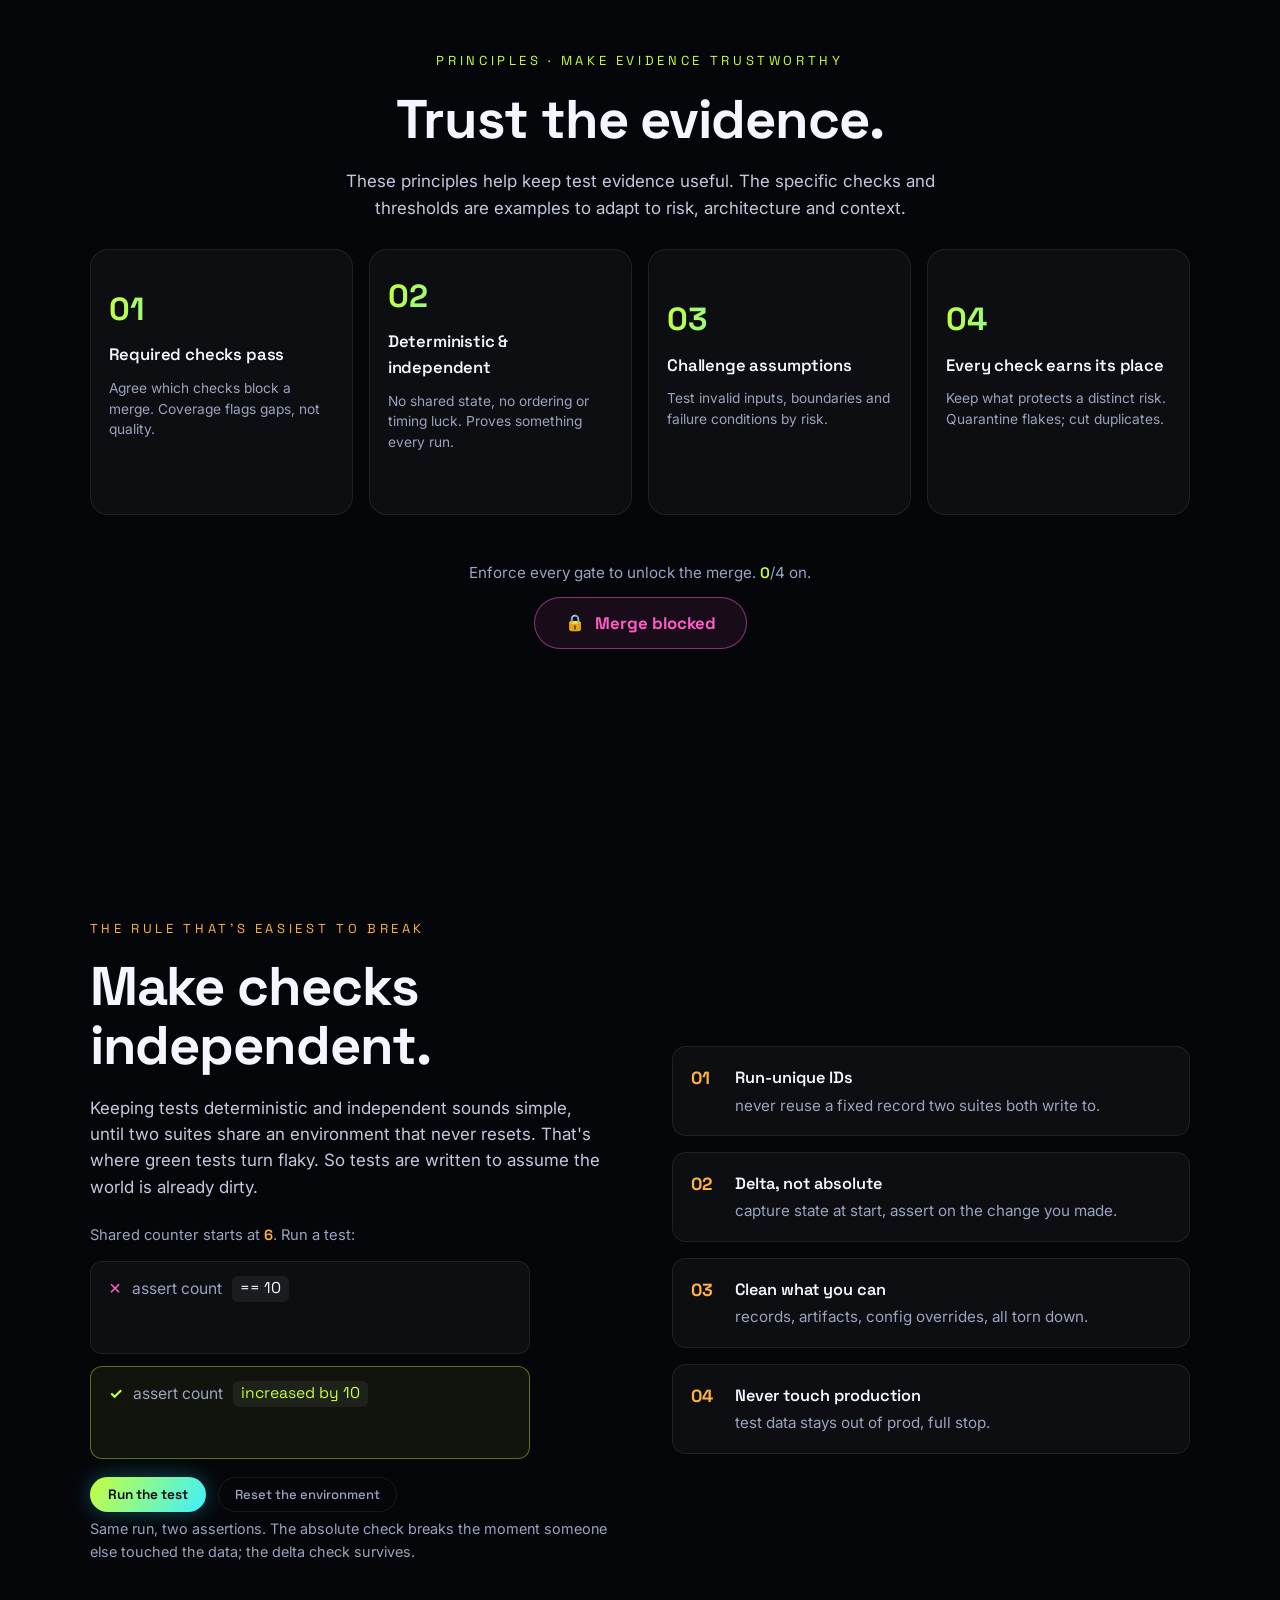
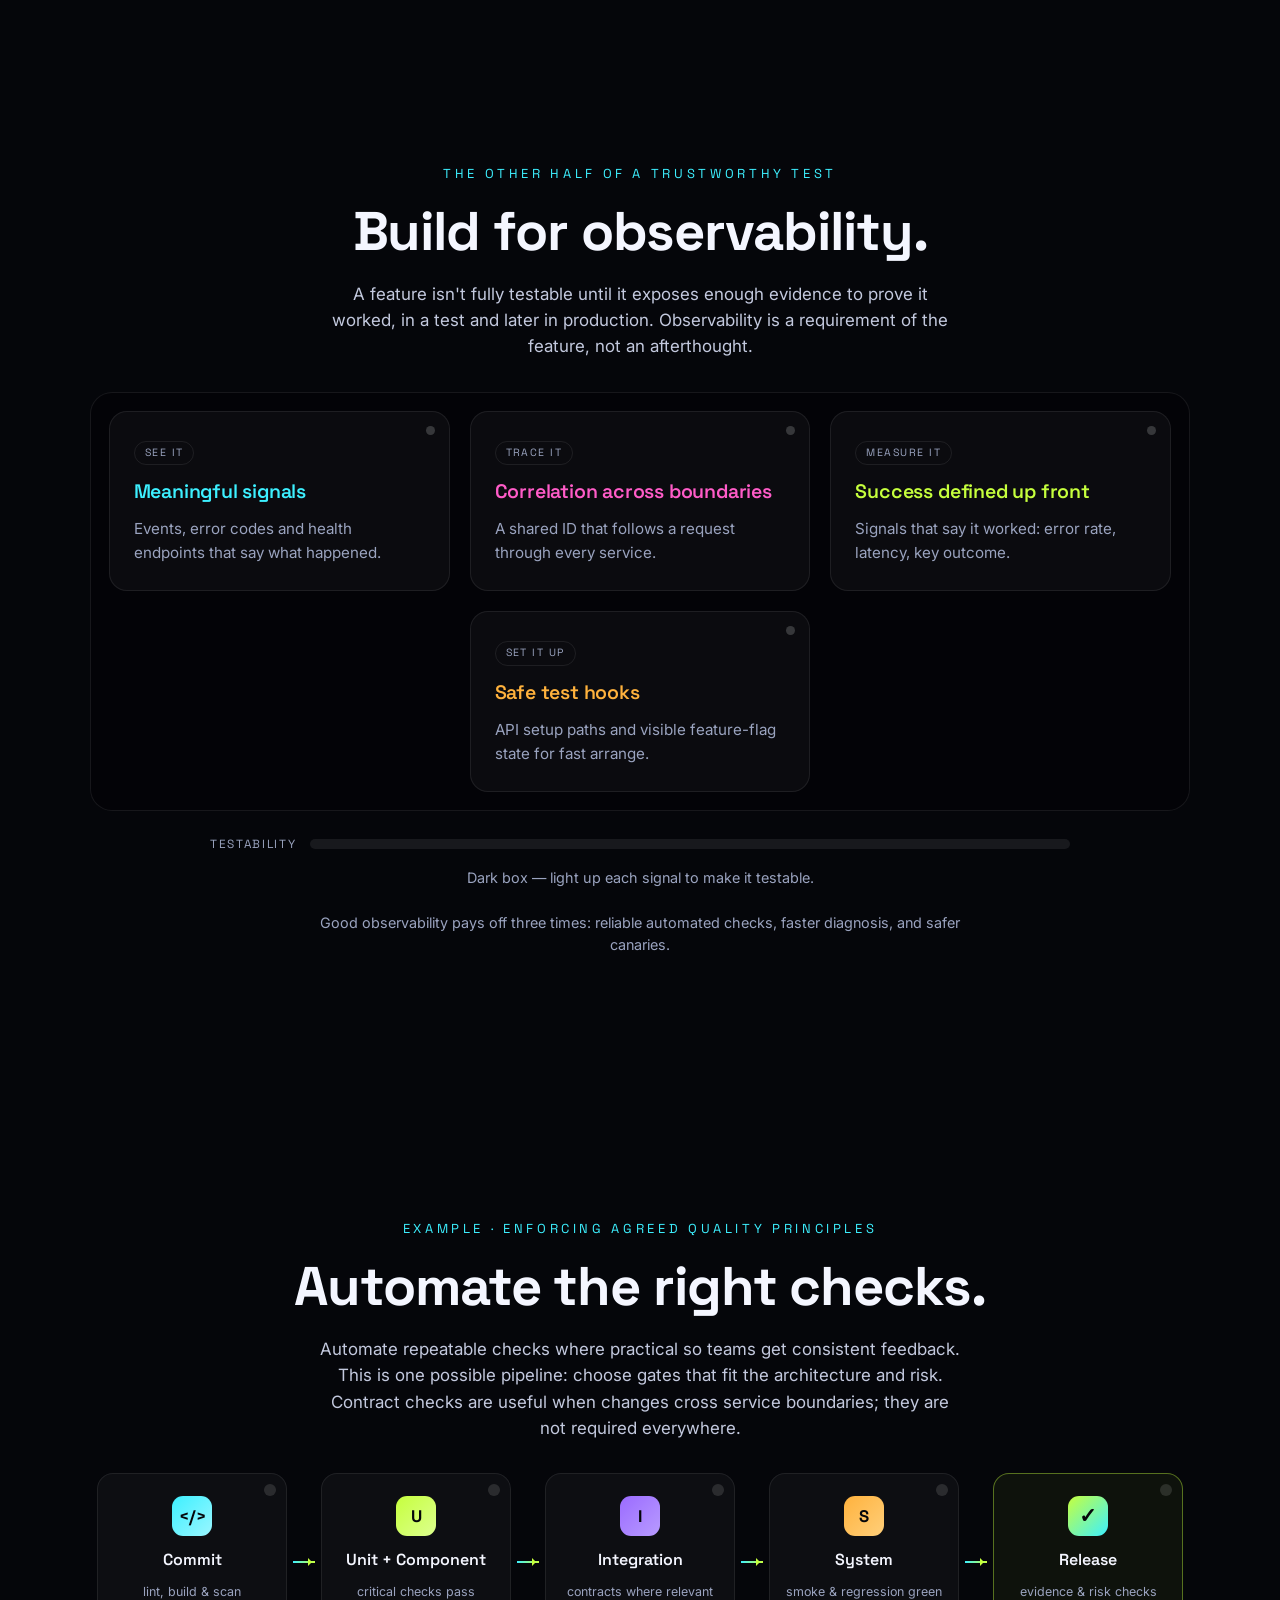
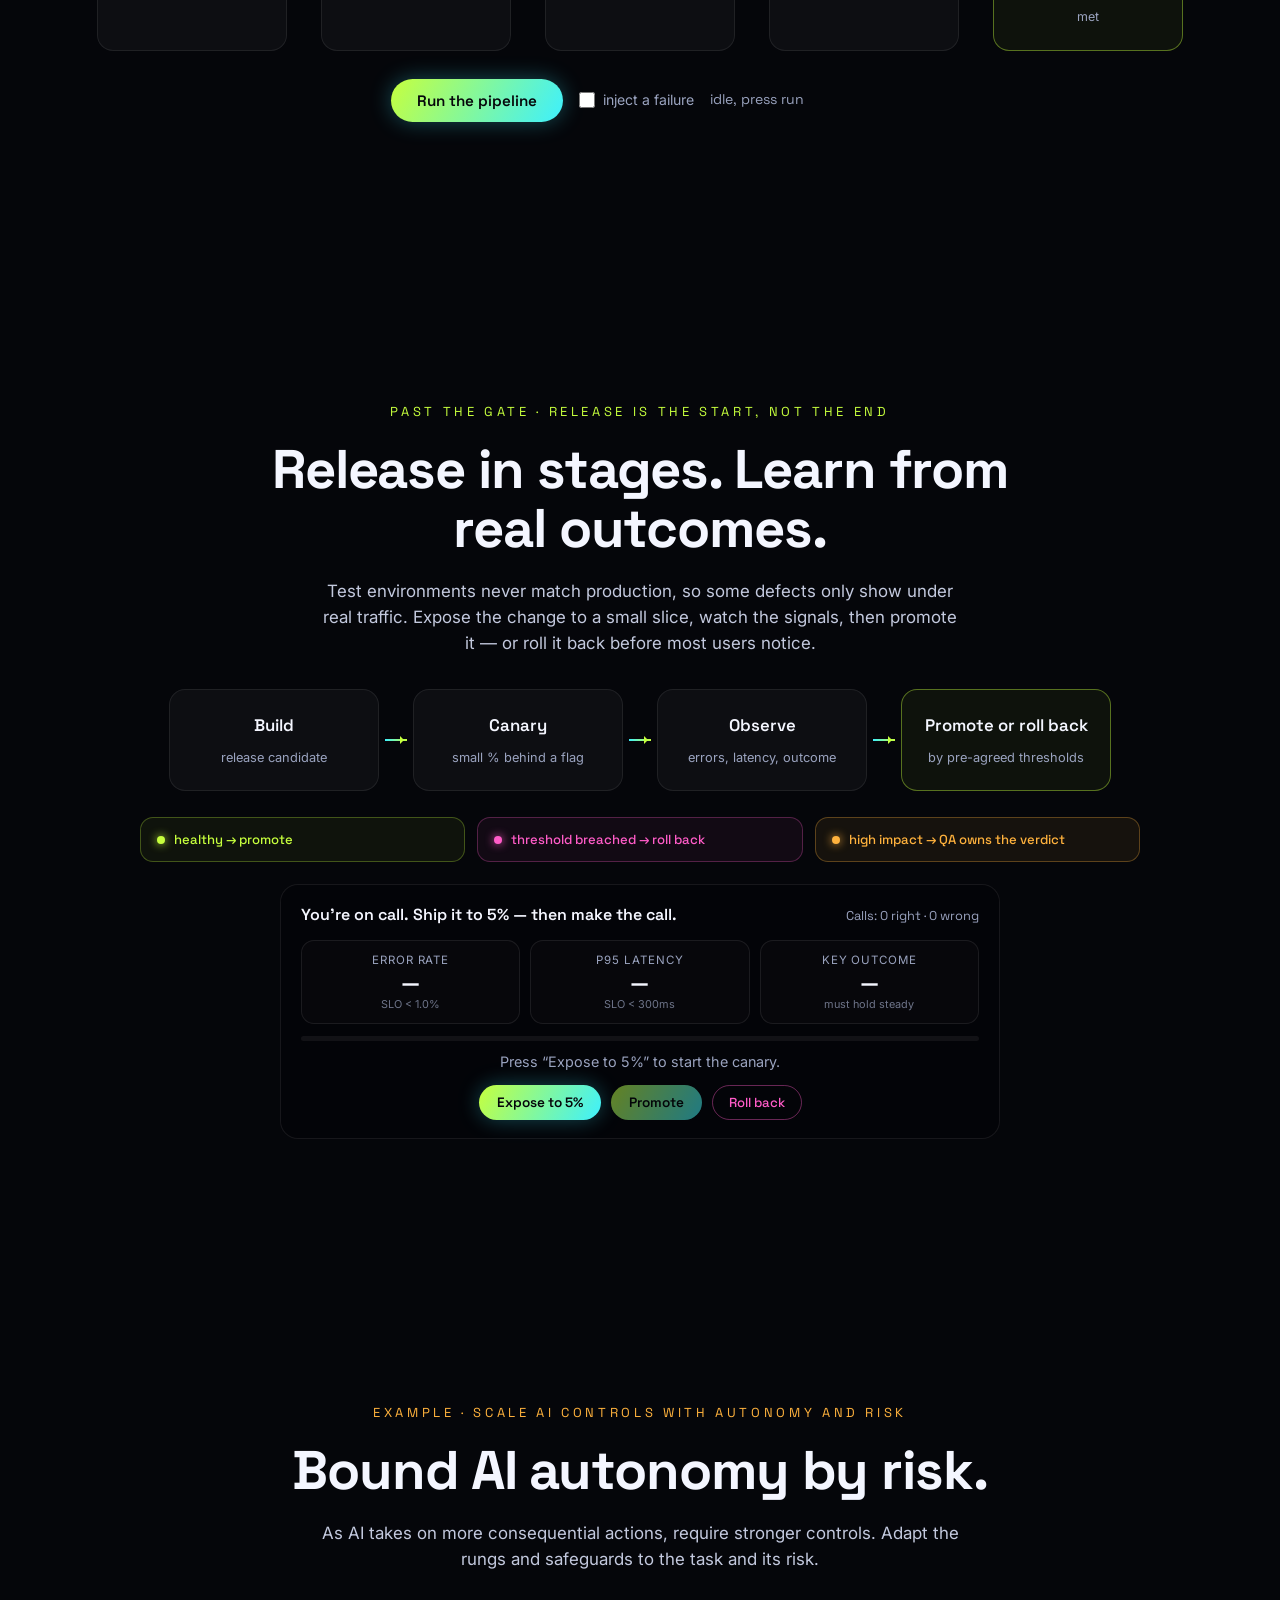
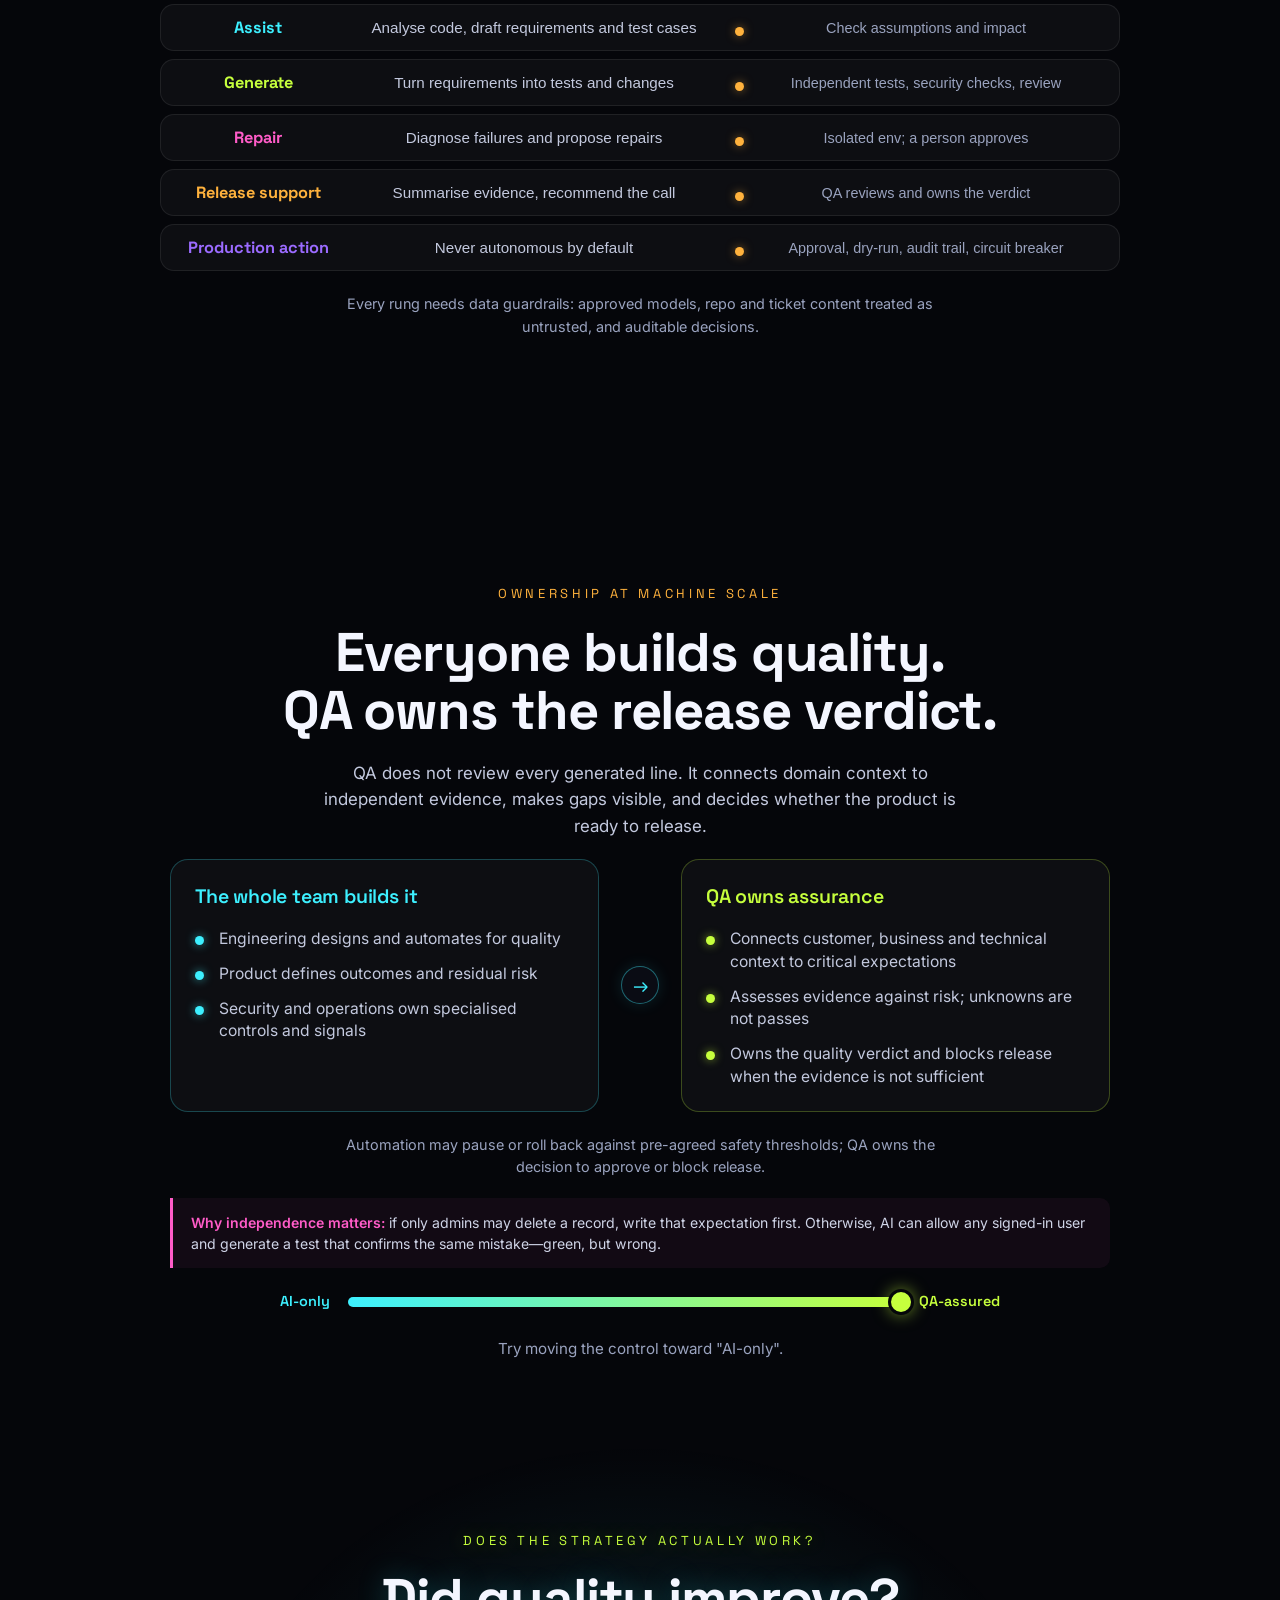
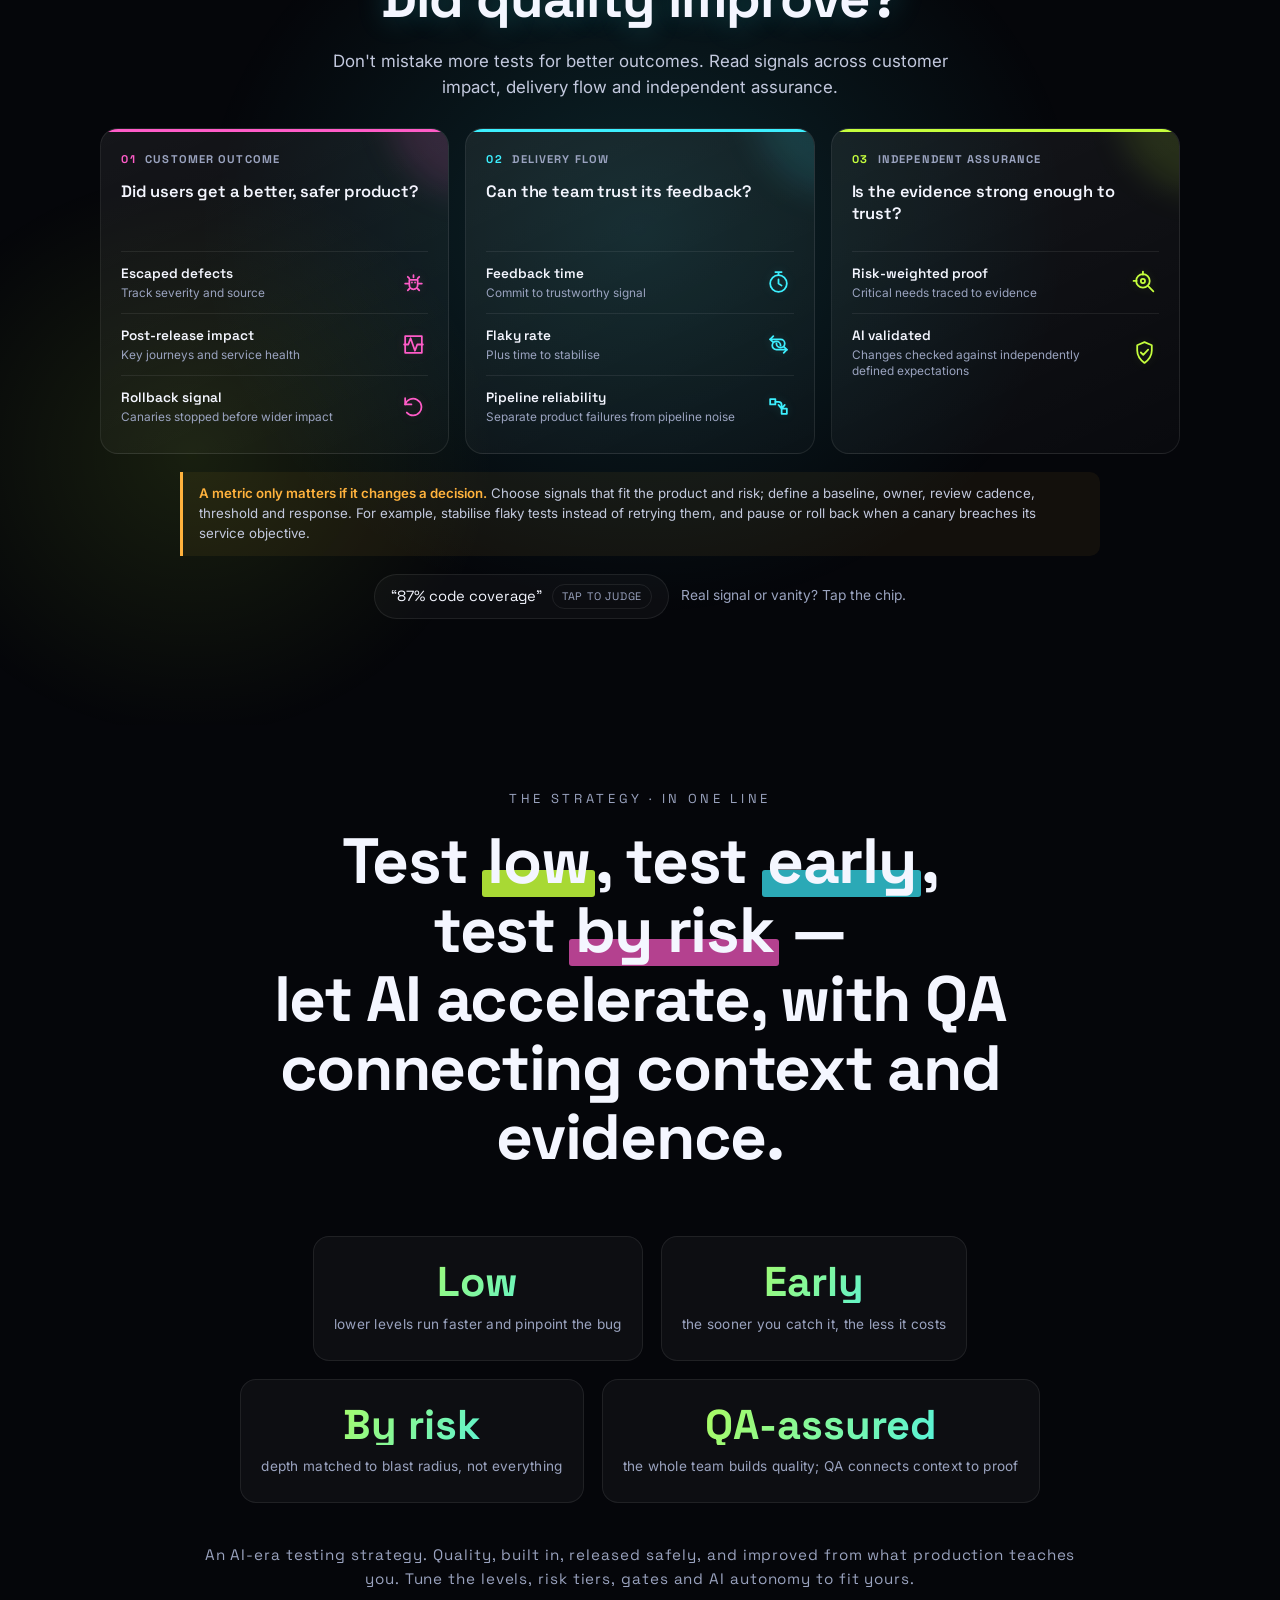
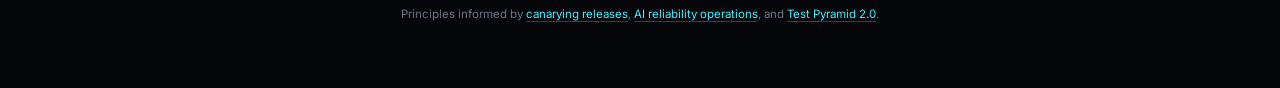
==== commit d1029909: "Update strategy page and bump cache" ====
--- a/strategy/index.html
+++ b/strategy/index.html
@@ -160,7 +160,7 @@
 <section class="slide" id="s-tshape" data-label="T-shaped QA">
   <div class="wrap">
     <div class="col center-head">
-      <p class="kicker c-lime reveal">The T-shaped QA transformation · from test writer to product-wide quality partner</p>
+      <p class="kicker c-lime reveal">T-shaped QA · from test writer to quality partner</p>
       <h2 class="reveal">T-shaped QA: beyond writing tests.</h2>
       <p class="body wide reveal">
         AI writes tests and explores code. QA connects the whole product: why it
@@ -196,22 +196,6 @@
       </aside>
     </div>
 
-    <!-- mini-game: AI greenlights a change. Which lens does it miss? -->
-    <div class="tshape-game reveal" data-tgame>
-      <p class="tg-scenario" data-tg-scenario>AI says each change is fine. Spot the lens it didn't look through — a new one appears automatically.</p>
-      <div class="tg-lenses" data-tg-lenses>
-        <button class="tg-lens" data-lens="Business" type="button">Business</button>
-        <button class="tg-lens" data-lens="Customer" type="button">Customer</button>
-        <button class="tg-lens" data-lens="Product" type="button">Product</button>
-        <button class="tg-lens" data-lens="Development" type="button">Development</button>
-        <button class="tg-lens" data-lens="Security" type="button">Security</button>
-        <button class="tg-lens" data-lens="Operations" type="button">Operations</button>
-      </div>
-      <p class="tg-feedback" data-tg-feedback></p>
-      <div class="tg-controls">
-        <span class="tg-score" data-tg-score>Caught: 0 / 0</span>
-      </div>
-    </div>
   </div>
 </section>
 
@@ -558,17 +542,6 @@
         As AI takes on more consequential actions, require stronger controls.
         Adapt the rungs and safeguards to the task and its risk.
       </p>
-    </div>
-    <!-- mini-game: an AI request comes in. Place it on the right rung. -->
-    <div class="ladder-game reveal" data-lgame>
-      <div class="lg-request">
-        <span class="lg-badge" data-lg-badge>Incoming</span>
-        <p class="lg-ask" data-lg-ask>Pick the rung that bounds each request — a new one arrives automatically.</p>
-      </div>
-      <p class="lg-feedback" data-lg-feedback></p>
-      <div class="lg-controls">
-        <span class="lg-score" data-lg-score>Score: 0 / 0</span>
-      </div>
     </div>
     <div class="ladder stagger" data-ladder>
       <button class="ladder-row" data-rung="assist" type="button">
@@ -677,30 +650,13 @@
     </div>
     <p class="scorecard-note reveal"><b>A metric only matters if it changes a decision.</b> Choose signals that fit the product and risk; define a baseline, owner, review cadence, threshold and response. For example, stabilise flaky tests instead of retrying them, and pause or roll back when a canary breaches its service objective.</p>
 
-    <!-- mini-game: drag the metric into a bin — does it change a decision? -->
-    <div class="metric-game reveal" data-mgame>
-      <p class="mg-claim" data-mg-claim>Drag each metric into the bin that fits — a new one deals itself.</p>
-      <div class="mg-arena">
-        <div class="mg-bin" data-mg-bin="real">
-          <span class="mg-bin-label">Changes a decision</span>
-        </div>
-        <div class="mg-card-slot">
-          <button class="mg-card" data-mg-card type="button" hidden aria-describedby="mg-howto"></button>
-          <span class="mg-howto" id="mg-howto">drag me, or use the buttons</span>
-        </div>
-        <div class="mg-bin" data-mg-bin="vanity">
-          <span class="mg-bin-label">Vanity metric</span>
-        </div>
-      </div>
-      <!-- keyboard / fallback controls -->
-      <div class="mg-controls">
-        <button class="btn-run sm mg-real" data-mg-real type="button" disabled>↤ Decision</button>
-        <button class="btn-ghost sm mg-vanity" data-mg-vanity type="button" disabled>Vanity ↦</button>
-      </div>
-      <p class="mg-feedback" data-mg-feedback></p>
-      <div class="mg-foot">
-        <span class="mg-score" data-mg-score>Score: 0 / 0</span>
-      </div>
+    <!-- mini: tap a metric to reveal whether it's a real signal or vanity -->
+    <div class="mini-flip reveal" data-mflip>
+      <button class="mf-chip" data-mflip-chip type="button">
+        <span class="mf-metric" data-mflip-metric>“87% code coverage”</span>
+        <span class="mf-verdict" data-mflip-verdict>tap to judge</span>
+      </button>
+      <span class="mf-why" data-mflip-why>Real signal or vanity? Tap the chip.</span>
     </div>
   </div>
 </section>
--- a/strategy/styles.css
+++ b/strategy/styles.css
@@ -883,30 +883,6 @@
 .cg-rollback.btn-ghost.sm{border-color:rgba(255,92,200,.4);color:var(--pink)}
 .cg-rollback.btn-ghost.sm:hover{border-color:var(--pink);color:var(--pink);background:rgba(255,92,200,.06)}
 
-/* ---- Assurance: place the AI request on the right rung ---- */
-.ladder-game{max-width:820px;margin:0 auto 16px;padding:14px 18px;border-radius:16px;
-  border:1px solid var(--line);background:rgba(2,3,6,.5);text-align:center}
-.lg-request{display:flex;flex-direction:column;align-items:center;gap:10px}
-.lg-badge{flex:0 0 auto;font-family:"Space Grotesk";font-size:.68rem;letter-spacing:.1em;
-  text-transform:uppercase;padding:4px 10px;border-radius:999px;color:var(--amber);
-  border:1px solid rgba(255,178,61,.4);background:rgba(255,178,61,.08)}
-.lg-ask{font-size:1rem;color:var(--ink);line-height:1.5;text-align:center}
-.lg-feedback{min-height:1.3em;margin:8px 0 0;font-size:.9rem;text-align:center}
-.lg-feedback.good{color:var(--lime)}
-.lg-feedback.bad{color:var(--pink)}
-.lg-controls{display:flex;align-items:center;justify-content:center;gap:16px;margin-top:10px}
-.lg-score{font-family:"Space Grotesk";font-size:.82rem;color:var(--muted)}
-.ladder[data-ladder] .ladder-row{cursor:pointer;width:100%;text-align:left;font:inherit;color:inherit;
-  -webkit-tap-highlight-color:transparent;transition:border-color .2s,background .2s,transform .15s,box-shadow .2s,opacity .2s}
-.ladder[data-ladder].armed .ladder-row:hover{transform:translateX(4px);border-color:rgba(255,255,255,.28)}
-/* answer locked (not armed): rows stop reading as clickable until the next deal */
-.ladder[data-ladder]:not(.armed) .ladder-row{cursor:default}
-.ladder[data-ladder]:not(.armed) .ladder-row:not(.correct):not(.wrong){opacity:.55}
-.ladder-row:focus-visible{outline:2px solid var(--cyan);outline-offset:2px}
-.ladder-row.correct{border-color:var(--lime)!important;background:rgba(198,255,61,.08)!important;
-  box-shadow:0 0 0 1px rgba(198,255,61,.35)}
-.ladder-row.wrong{border-color:var(--pink)!important;background:rgba(255,92,200,.08)!important}
-
 /* ---- Risk: triage a dealt change to the right tier ---- */
 .risk-triage{display:flex;flex-direction:column;align-items:center;gap:10px;
   max-width:860px;margin:20px auto;padding:14px 18px;border-radius:14px;
@@ -917,72 +893,26 @@
 .rt-ask{font-size:.98rem;color:var(--ink);line-height:1.5;text-align:center}
 .rt-score{font-family:"Space Grotesk";font-size:.82rem;color:var(--muted);white-space:nowrap}
 
-/* ---- T-shaped QA: which lens did AI miss? ---- */
-.tshape-game{max-width:760px;margin:18px auto 0;padding:16px 20px;border-radius:16px;
-  border:1px solid var(--line);background:rgba(2,3,6,.5)}
-.tg-scenario{font-size:1rem;color:var(--ink);line-height:1.5;text-align:center;min-height:1.5em}
-.tg-lenses{display:flex;flex-wrap:wrap;justify-content:center;gap:8px;margin:12px 0}
-.tg-lens{font-family:"Space Grotesk";font-size:.88rem;color:var(--ink);cursor:pointer;
-  padding:8px 16px;border-radius:999px;border:1px solid var(--line);background:rgba(255,255,255,.03);
-  -webkit-tap-highlight-color:transparent;transition:border-color .2s,background .2s,transform .15s,color .2s}
-.tg-lens:hover{border-color:rgba(255,255,255,.3);transform:translateY(-1px)}
-.tg-lens:focus-visible{outline:2px solid var(--cyan);outline-offset:2px}
-.tg-lens.correct{border-color:var(--lime);background:rgba(198,255,61,.12);color:var(--lime)}
-.tg-lens.wrong{border-color:var(--pink);background:rgba(255,92,200,.12);color:var(--pink)}
-.tg-lens:disabled{cursor:default}
-.tg-feedback{min-height:1.4em;text-align:center;font-size:.92rem;color:var(--muted);margin-top:2px}
-.tg-feedback.good{color:var(--lime)}
-.tg-feedback.bad{color:var(--pink)}
-.tg-controls{display:flex;align-items:center;justify-content:center;gap:16px;margin-top:10px}
-.tg-score{font-family:"Space Grotesk";font-size:.82rem;color:var(--muted)}
-
-/* ---- Metrics: real signal or vanity? ---- */
-.metric-game{max-width:720px;margin:20px auto 0;padding:16px 20px;border-radius:16px;
-  border:1px solid var(--line);background:rgba(2,3,6,.5);text-align:center}
-.mg-claim{font-size:1.05rem;color:var(--ink);line-height:1.5;min-height:1.5em;
-  font-family:"Space Grotesk"}
-
-/* drag-to-sort arena: two bins flanking the dealt card */
-.mg-arena{display:grid;grid-template-columns:1fr minmax(0,1.6fr) 1fr;gap:12px;
-  align-items:stretch;margin:14px 0 4px}
-.mg-bin{display:flex;align-items:center;justify-content:center;padding:14px 10px;
-  border-radius:14px;border:1.5px dashed var(--line);background:rgba(255,255,255,.02);
-  transition:border-color .2s,background .2s,transform .15s}
-.mg-bin[data-mg-bin="real"]{border-color:rgba(198,255,61,.28)}
-.mg-bin[data-mg-bin="vanity"]{border-color:rgba(255,92,200,.28)}
-.mg-bin-label{font-family:"Space Grotesk";font-weight:600;font-size:.84rem;
-  letter-spacing:.02em;color:var(--muted);line-height:1.3}
-.mg-bin.over{transform:translateY(-2px)}
-.mg-bin[data-mg-bin="real"].over{border-color:var(--lime);background:rgba(198,255,61,.09)}
-.mg-bin[data-mg-bin="real"].over .mg-bin-label{color:var(--lime)}
-.mg-bin[data-mg-bin="vanity"].over{border-color:var(--pink);background:rgba(255,92,200,.09)}
-.mg-bin[data-mg-bin="vanity"].over .mg-bin-label{color:var(--pink)}
-.mg-bin.hit-correct{border-color:var(--lime);background:rgba(198,255,61,.1)}
-.mg-bin.hit-wrong{border-color:var(--pink);background:rgba(255,92,200,.1)}
-.mg-card-slot{display:flex;flex-direction:column;align-items:center;justify-content:center;gap:7px;min-height:84px}
-.mg-card{font-family:"Space Grotesk";font-size:.96rem;line-height:1.4;color:var(--ink);
-  padding:13px 15px;border-radius:12px;border:1px solid rgba(255,255,255,.16);
-  background:rgba(255,255,255,.055);cursor:grab;touch-action:none;
-  box-shadow:0 8px 24px rgba(0,0,0,.35);transition:box-shadow .2s,border-color .2s;
-  max-width:100%;-webkit-tap-highlight-color:transparent}
-.mg-card:hover{border-color:rgba(255,255,255,.3)}
-.mg-card:focus-visible{outline:2px solid var(--cyan);outline-offset:3px}
-.mg-card.dragging{cursor:grabbing;opacity:.92;box-shadow:0 14px 34px rgba(0,0,0,.5);
-  border-color:var(--cyan);position:relative;z-index:5}
-.mg-card[hidden]{display:none}
-.mg-howto{font-size:.72rem;color:var(--muted);letter-spacing:.03em}
-.mg-controls{display:flex;gap:10px;justify-content:center;flex-wrap:wrap;margin:12px 0 4px}
-.mg-real{background:linear-gradient(120deg,var(--lime),var(--cyan))}
-.mg-feedback{min-height:1.4em;font-size:.92rem;color:var(--muted);margin:8px 0 0}
-.mg-feedback.good{color:var(--lime)}
-.mg-feedback.bad{color:var(--pink)}
-.mg-foot{display:flex;align-items:center;justify-content:center;gap:16px;margin-top:12px}
-.mg-score{font-family:"Space Grotesk";font-size:.82rem;color:var(--muted)}
-@media(max-width:560px){
-  .mg-arena{grid-template-columns:1fr;gap:9px}
-  .mg-bin{padding:10px}
-}
-@media(prefers-reduced-motion:reduce){.mg-bin,.mg-card{transition:none}}
+/* ---- Mini: tap a metric — real signal or vanity? (single row) ---- */
+.mini-flip{display:flex;align-items:center;justify-content:center;gap:12px;
+  max-width:100%;margin:18px auto 0;overflow:hidden}
+.mf-chip{display:inline-flex;align-items:center;gap:10px;cursor:pointer;font:inherit;flex:0 0 auto;
+  padding:9px 16px;border-radius:999px;border:1px solid var(--line);background:rgba(255,255,255,.03);
+  -webkit-tap-highlight-color:transparent;transition:border-color .2s,background .2s}
+.mf-chip:hover{border-color:rgba(255,255,255,.3)}
+.mf-chip:focus-visible{outline:2px solid var(--cyan);outline-offset:2px}
+.mf-metric{font-family:"Space Grotesk";font-size:.92rem;color:var(--ink);white-space:nowrap}
+.mf-verdict{font-family:"Space Grotesk";font-size:.68rem;letter-spacing:.07em;text-transform:uppercase;
+  padding:3px 9px;border-radius:999px;color:var(--muted);border:1px solid var(--line);white-space:nowrap}
+.mf-verdict.is-real{color:var(--lime);border-color:rgba(198,255,61,.45);background:rgba(198,255,61,.08)}
+.mf-verdict.is-vanity{color:var(--pink);border-color:rgba(255,92,200,.45);background:rgba(255,92,200,.08)}
+.mf-why{font-size:.86rem;color:var(--muted);line-height:1.4;white-space:nowrap;
+  overflow:hidden;text-overflow:ellipsis;min-width:0}
+.mini-flip.is-real .mf-why{color:var(--lime)}
+.mini-flip.is-vanity .mf-why{color:var(--pink)}
+@media(prefers-reduced-motion:reduce){
+  .mf-chip{transition:none}
+}
 
 /* Readouts stay on one line on wide screens; below this they'd overflow,
    so let them wrap instead. */
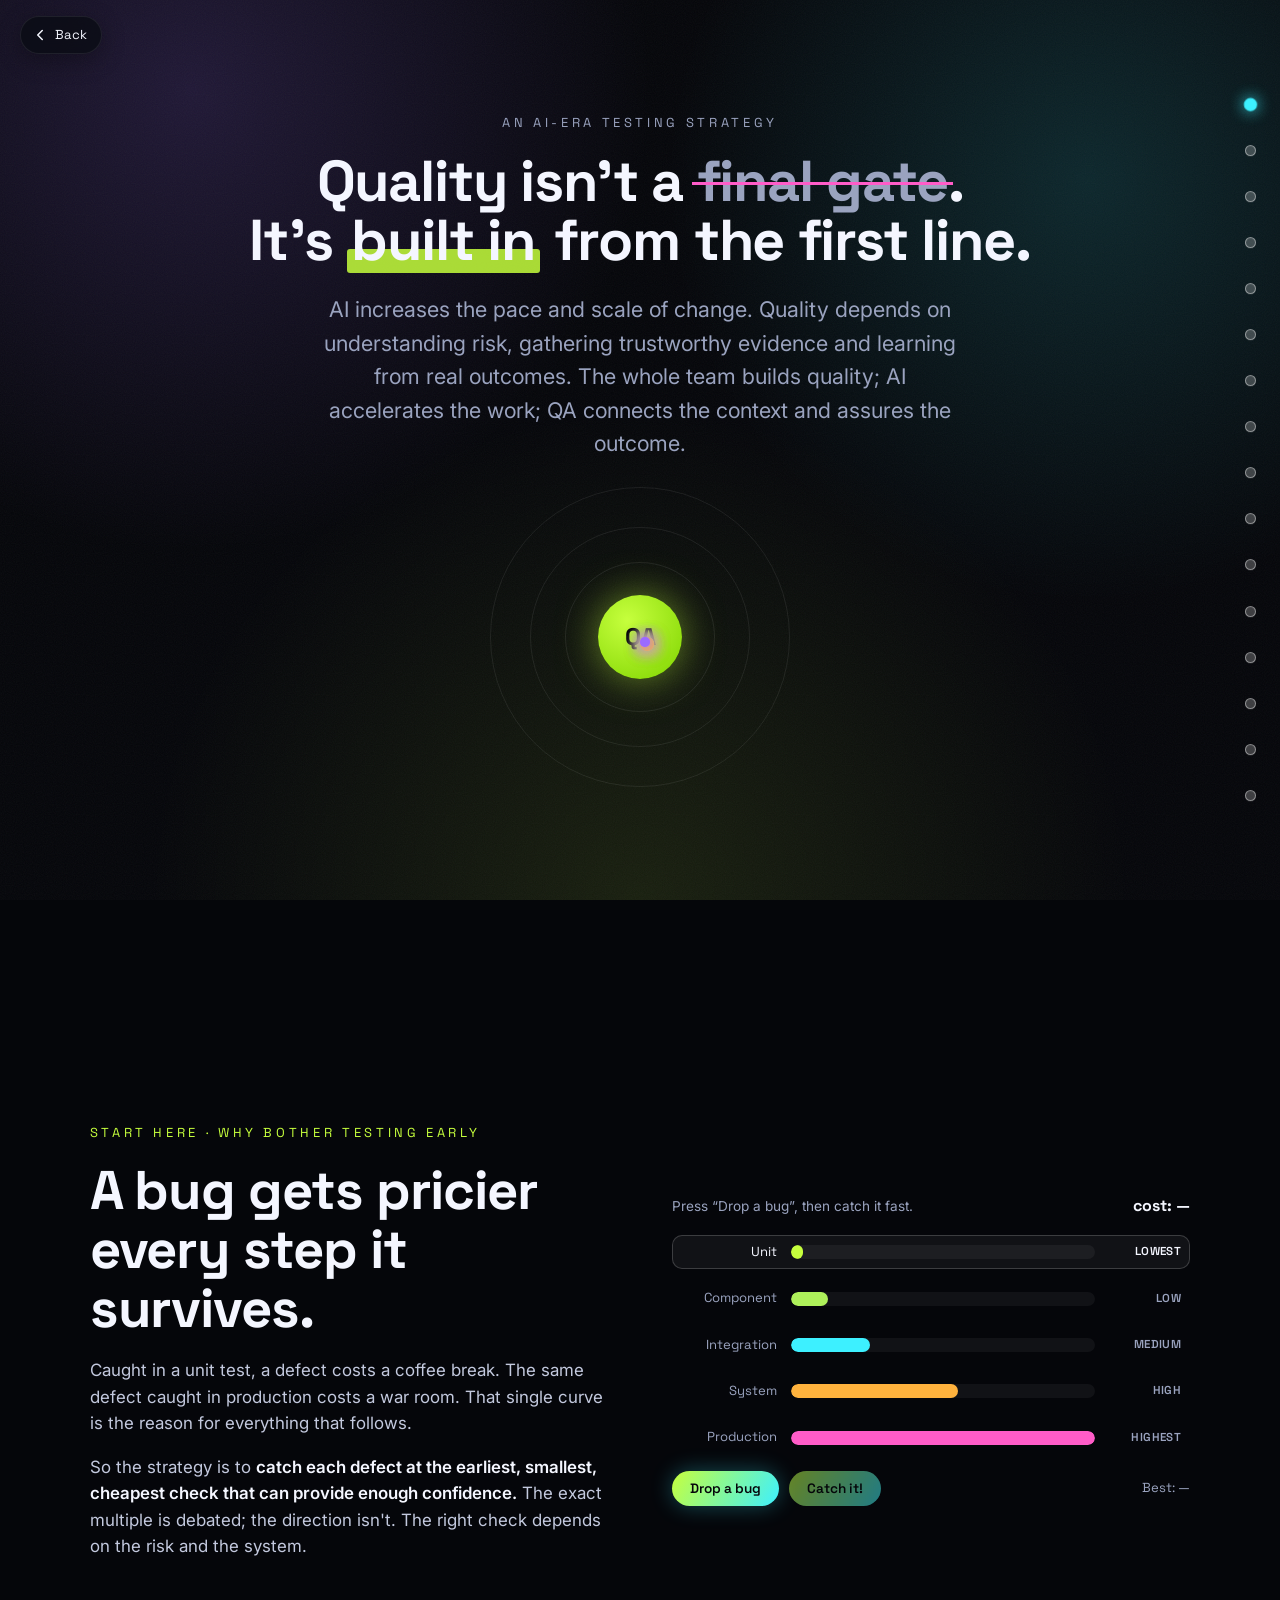
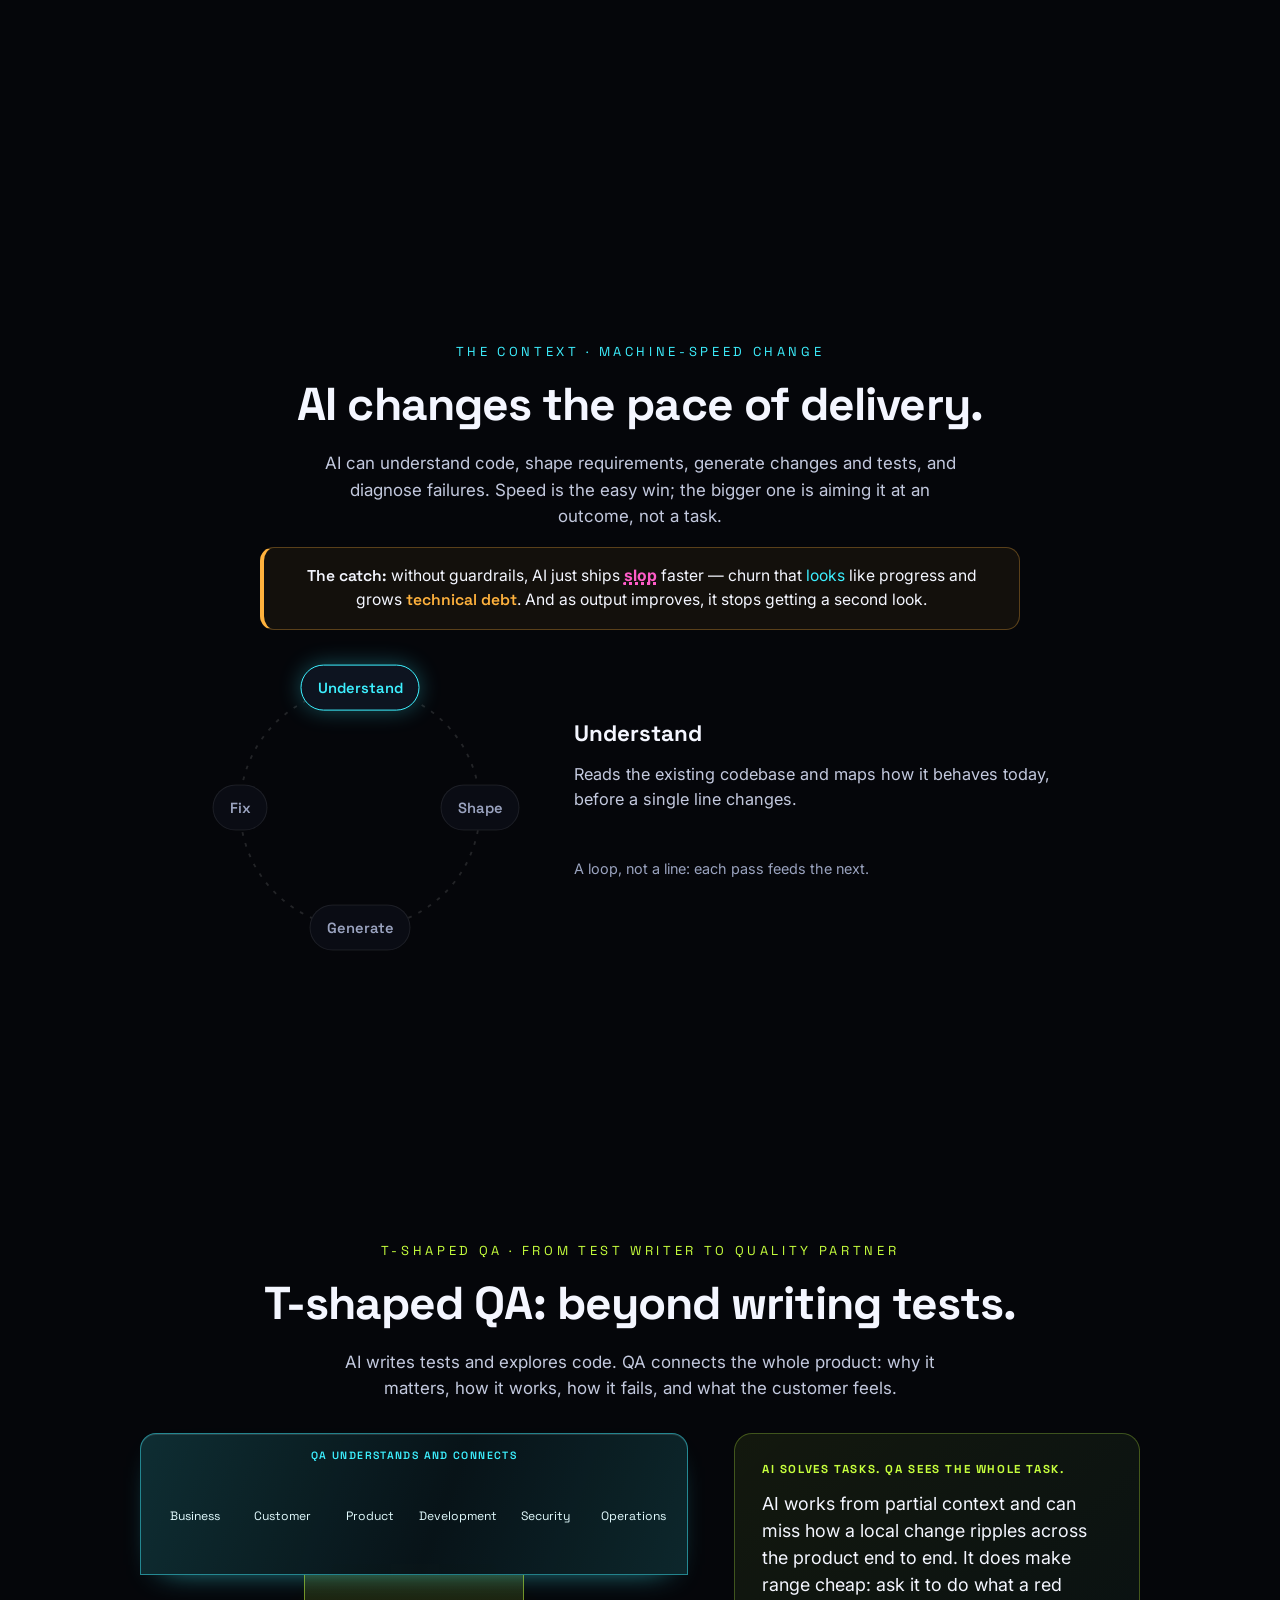
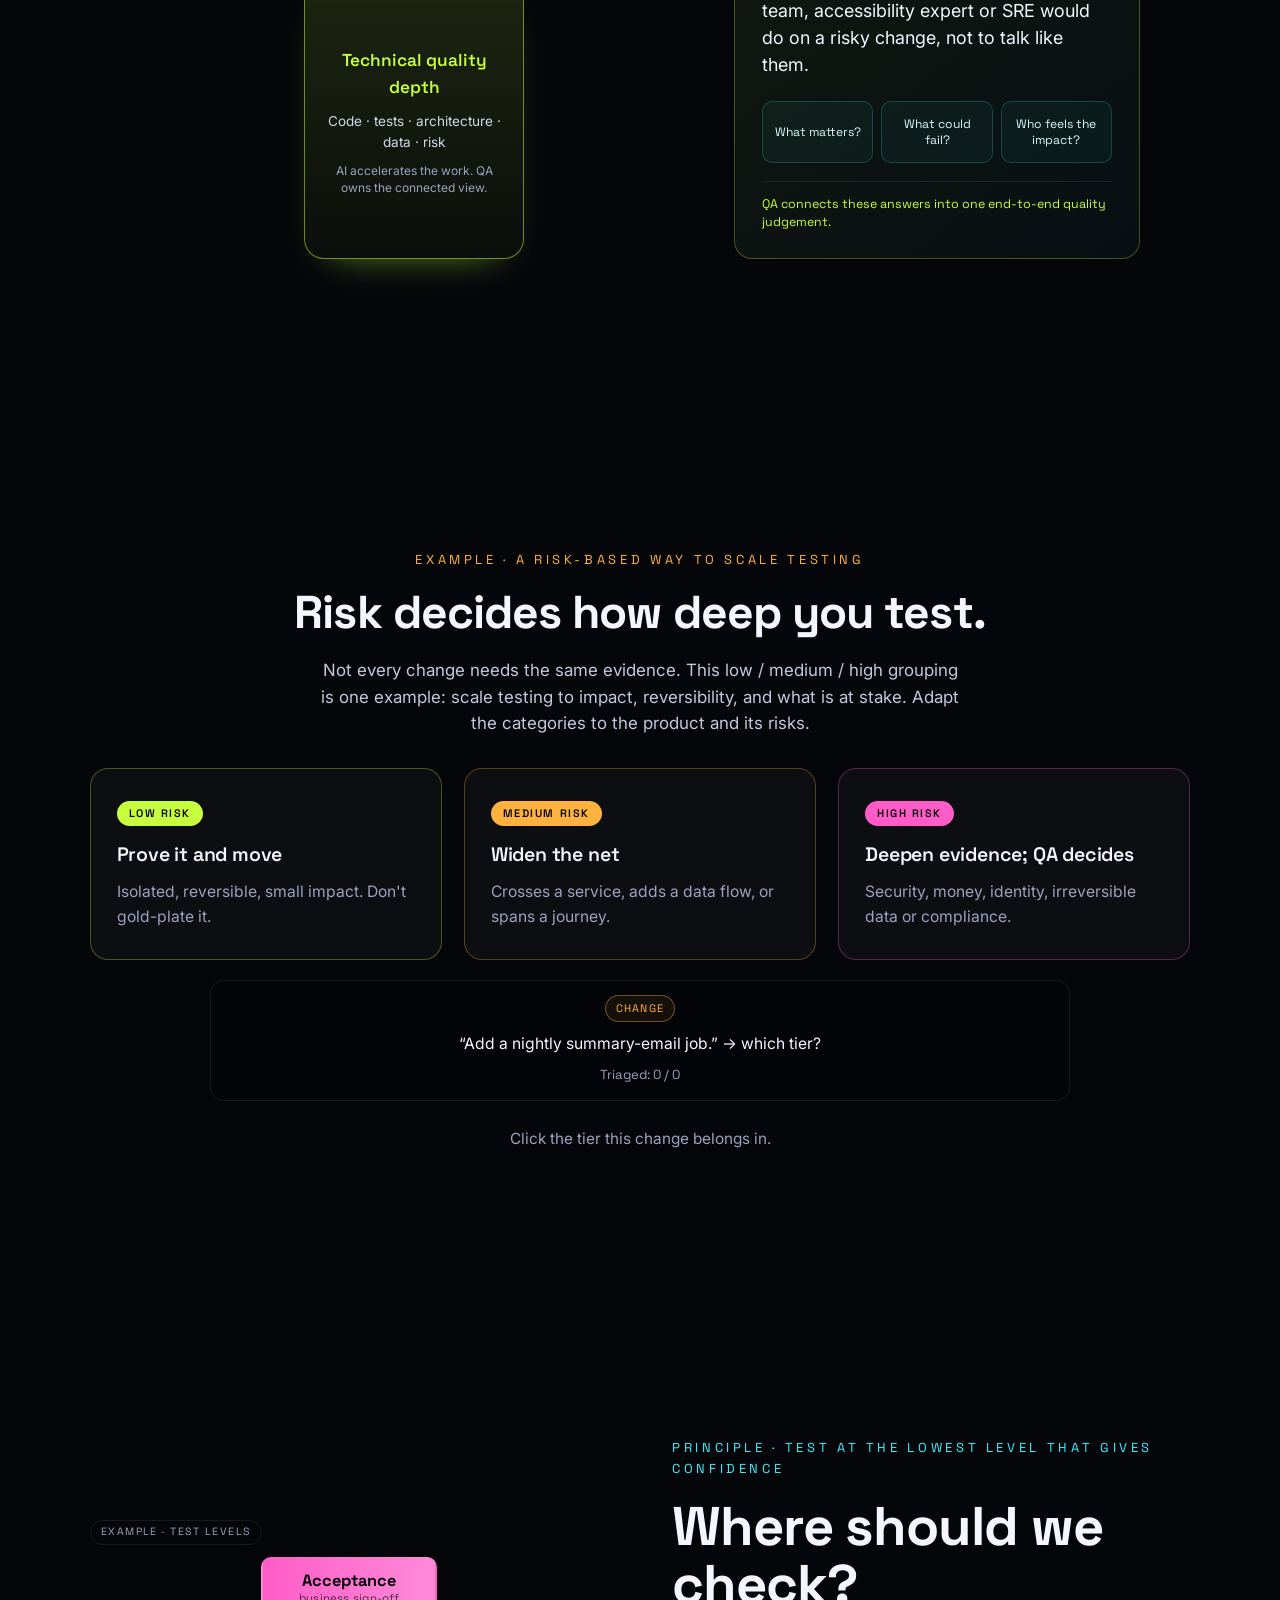
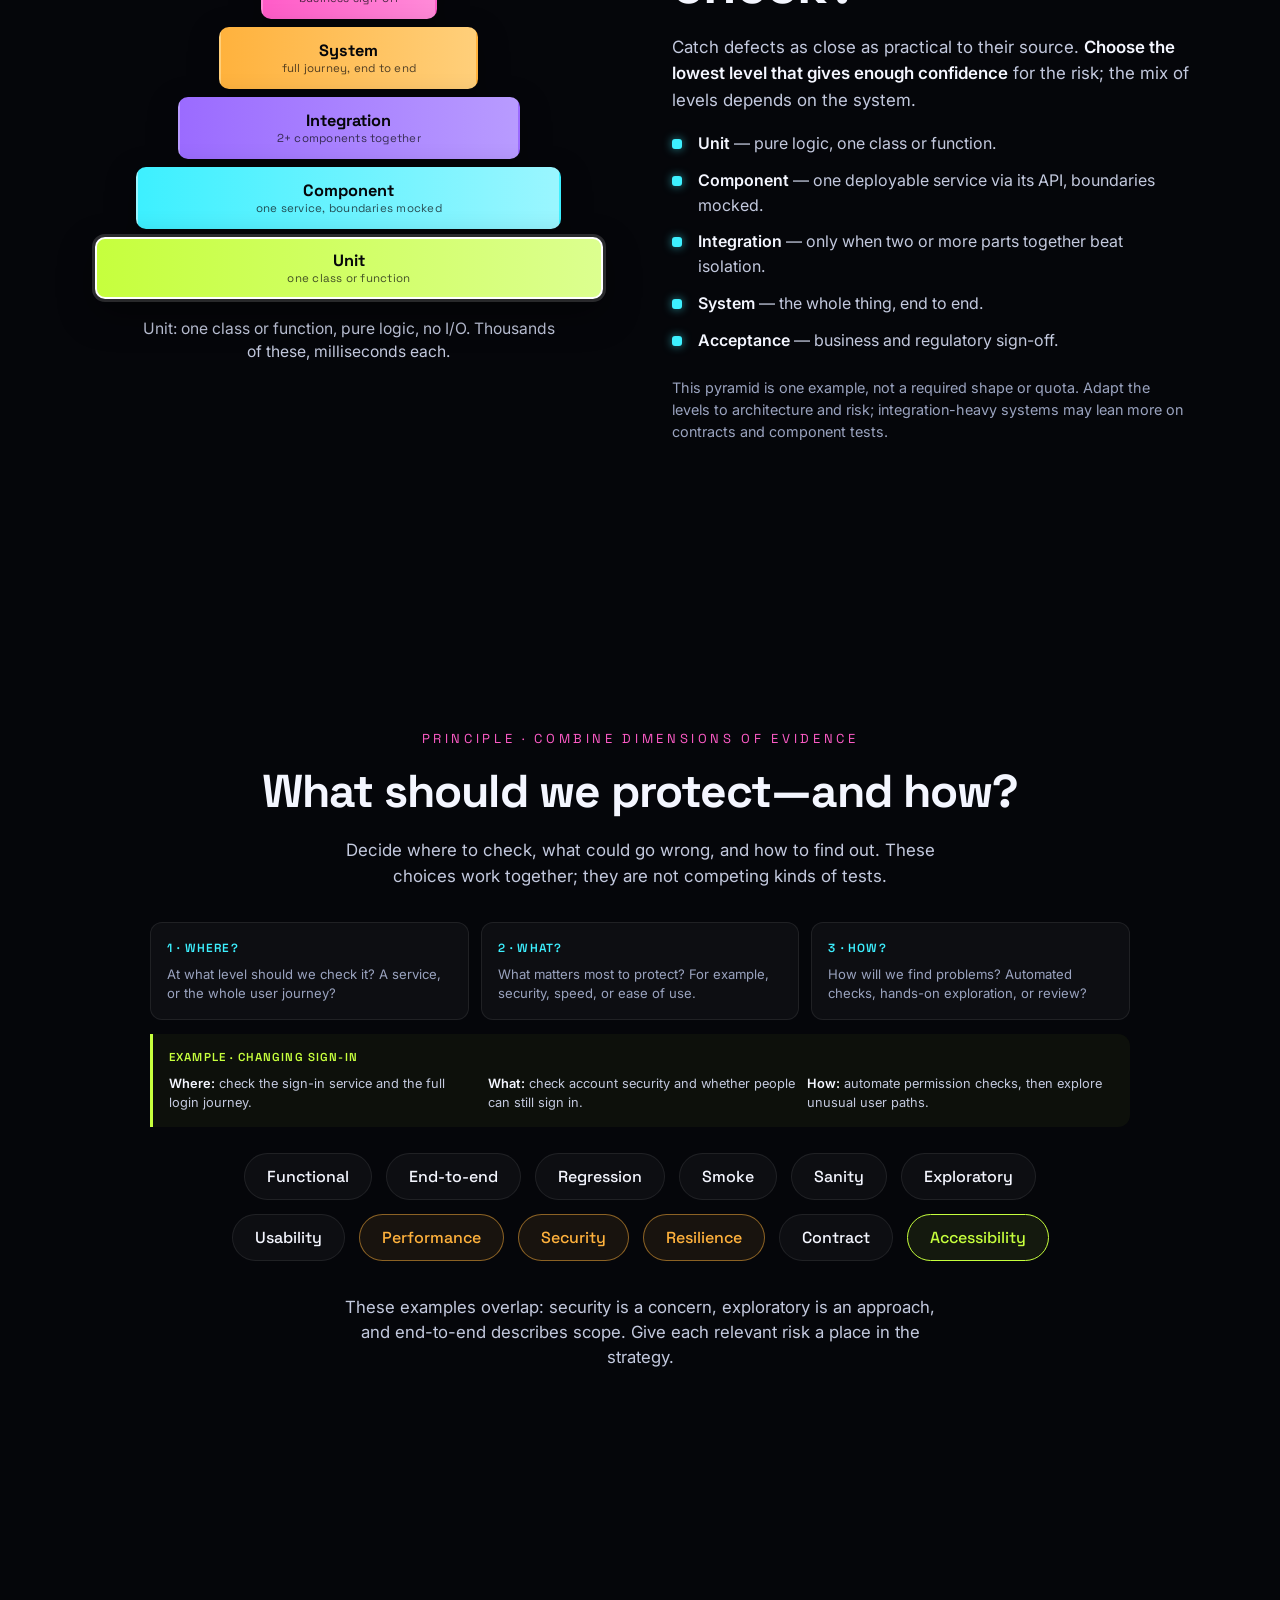
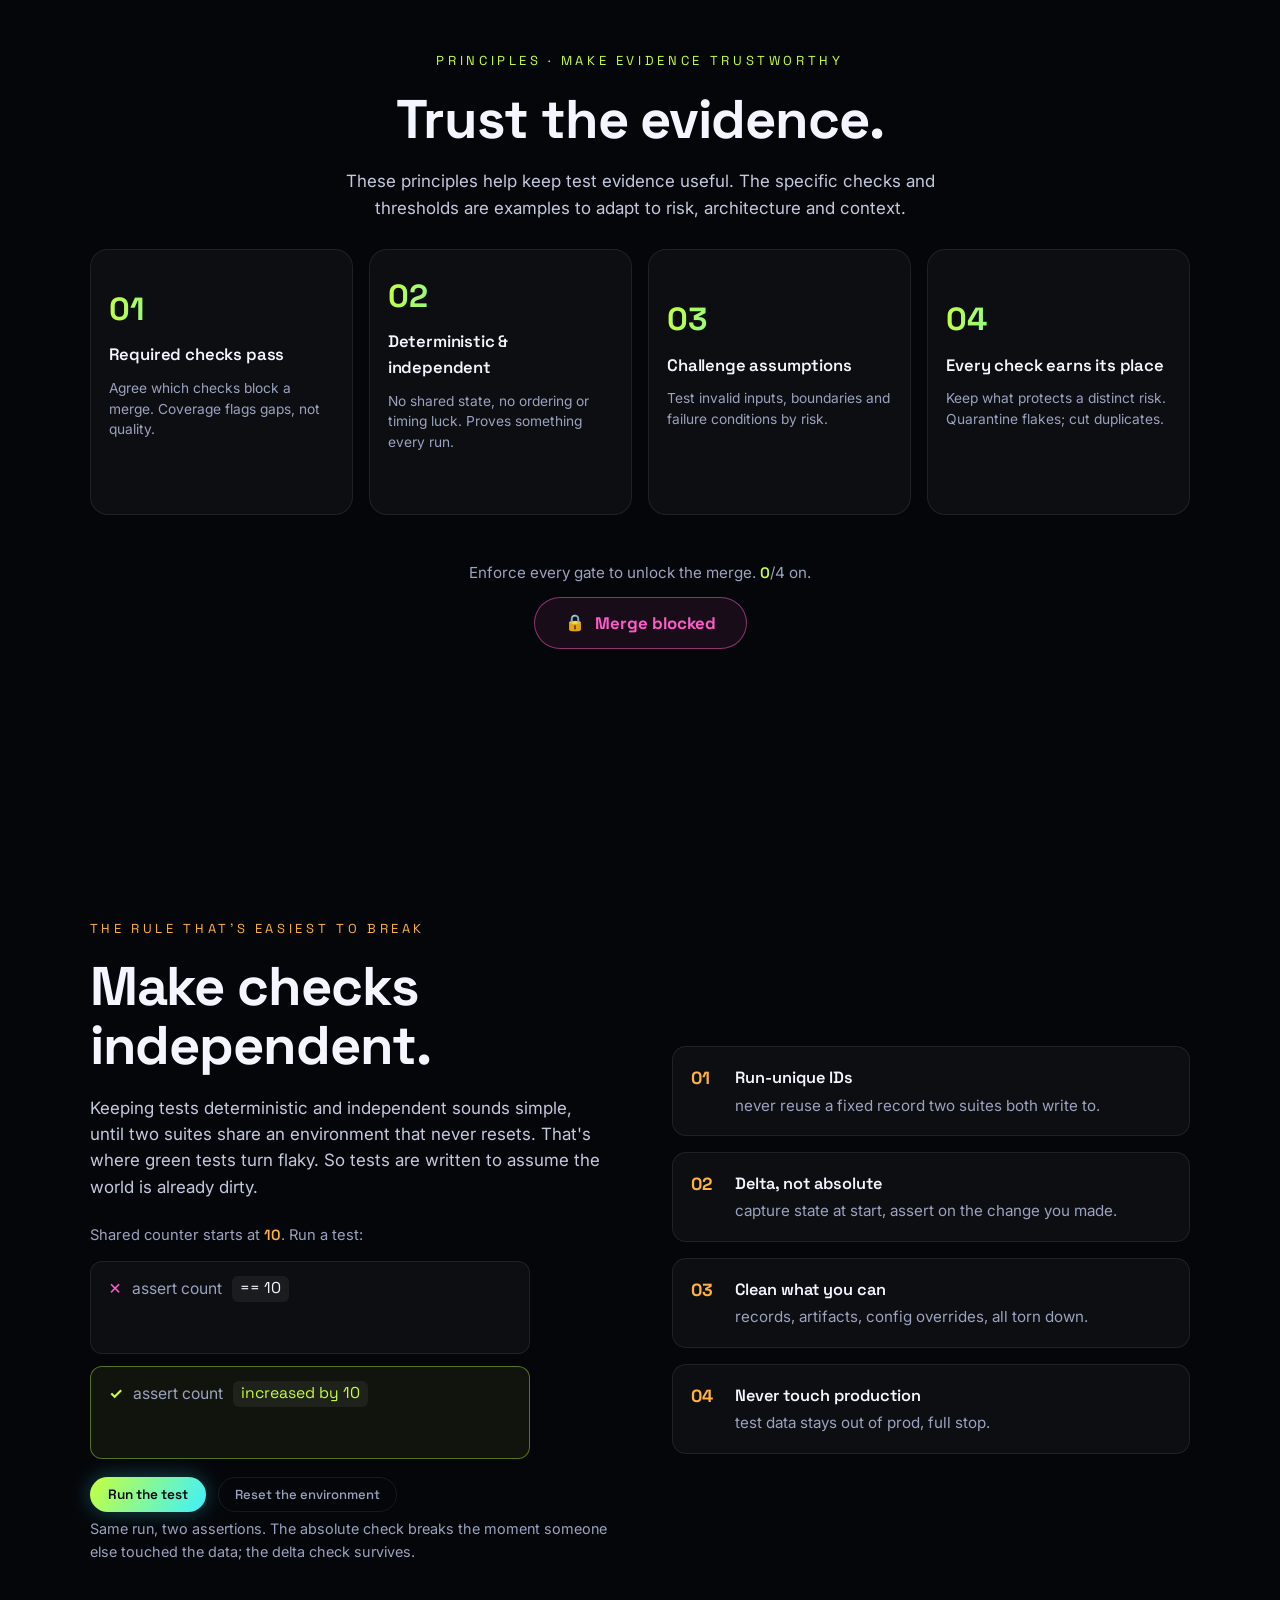
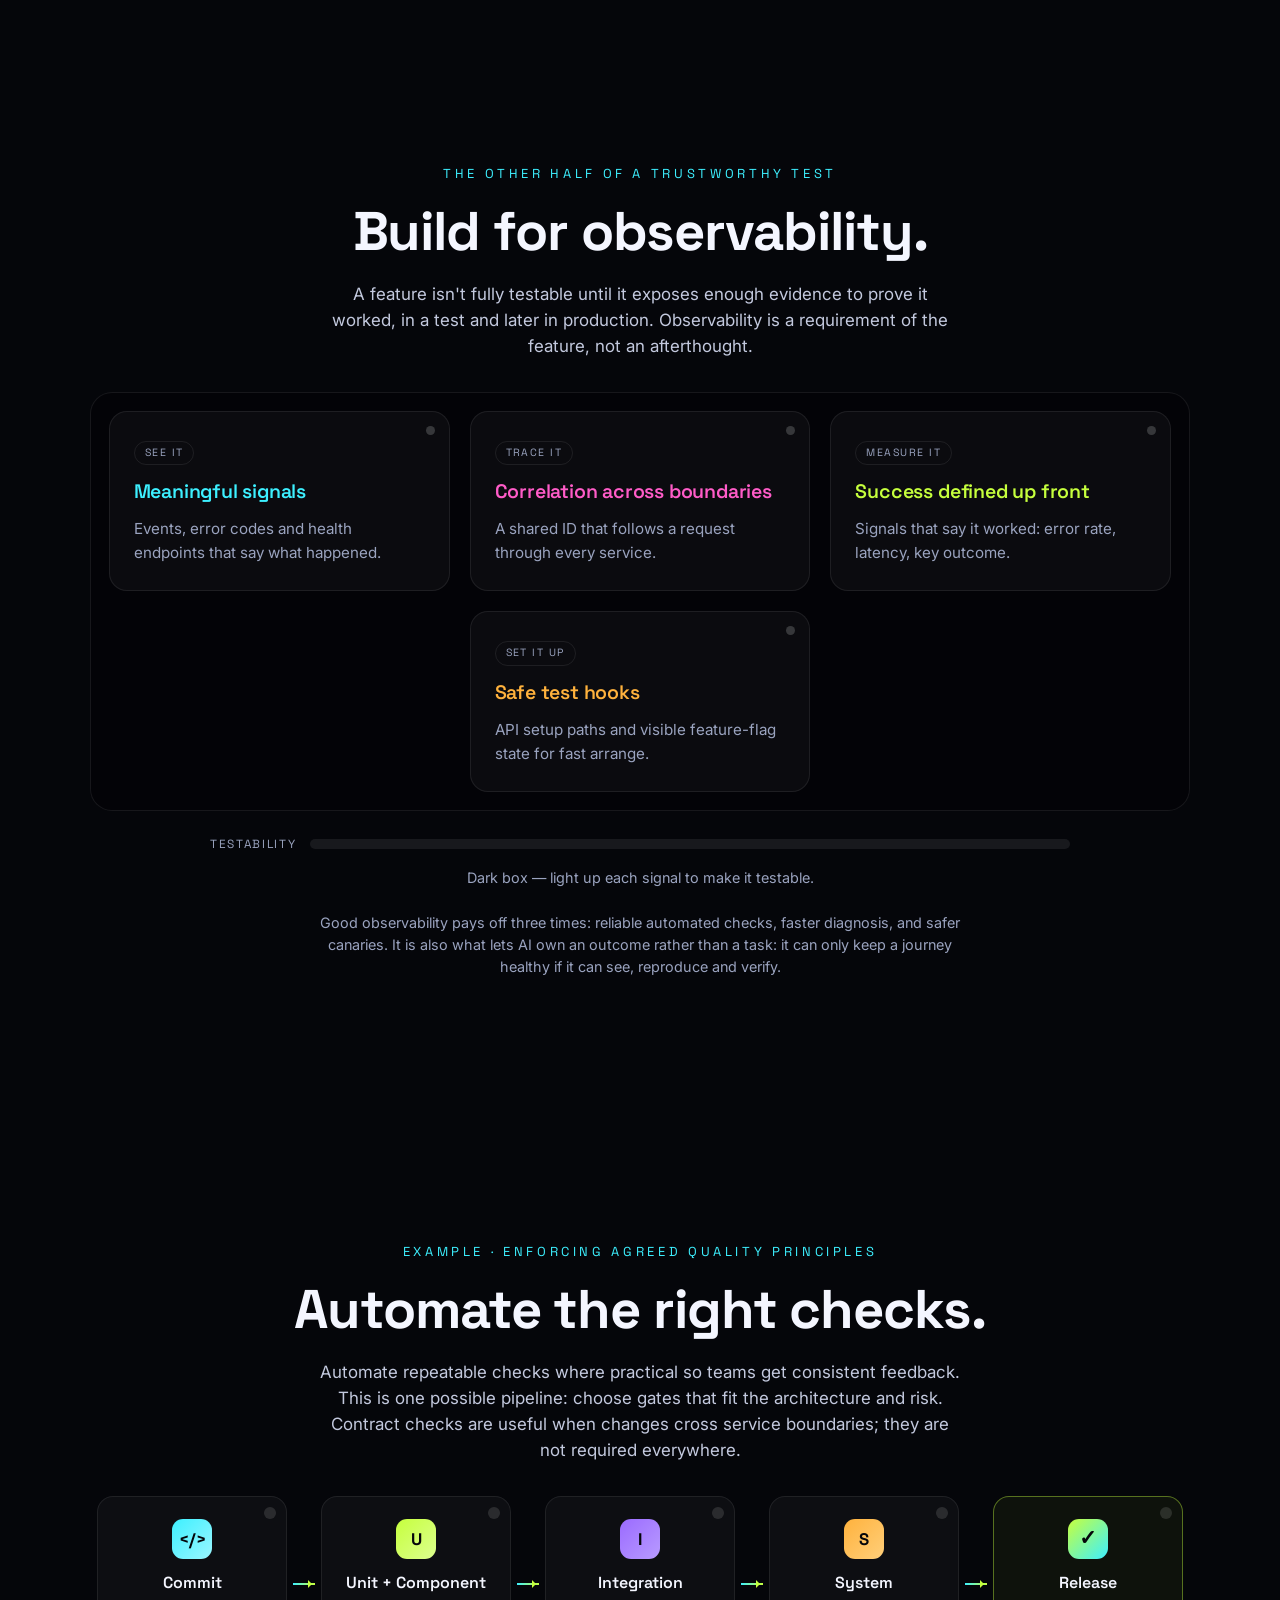
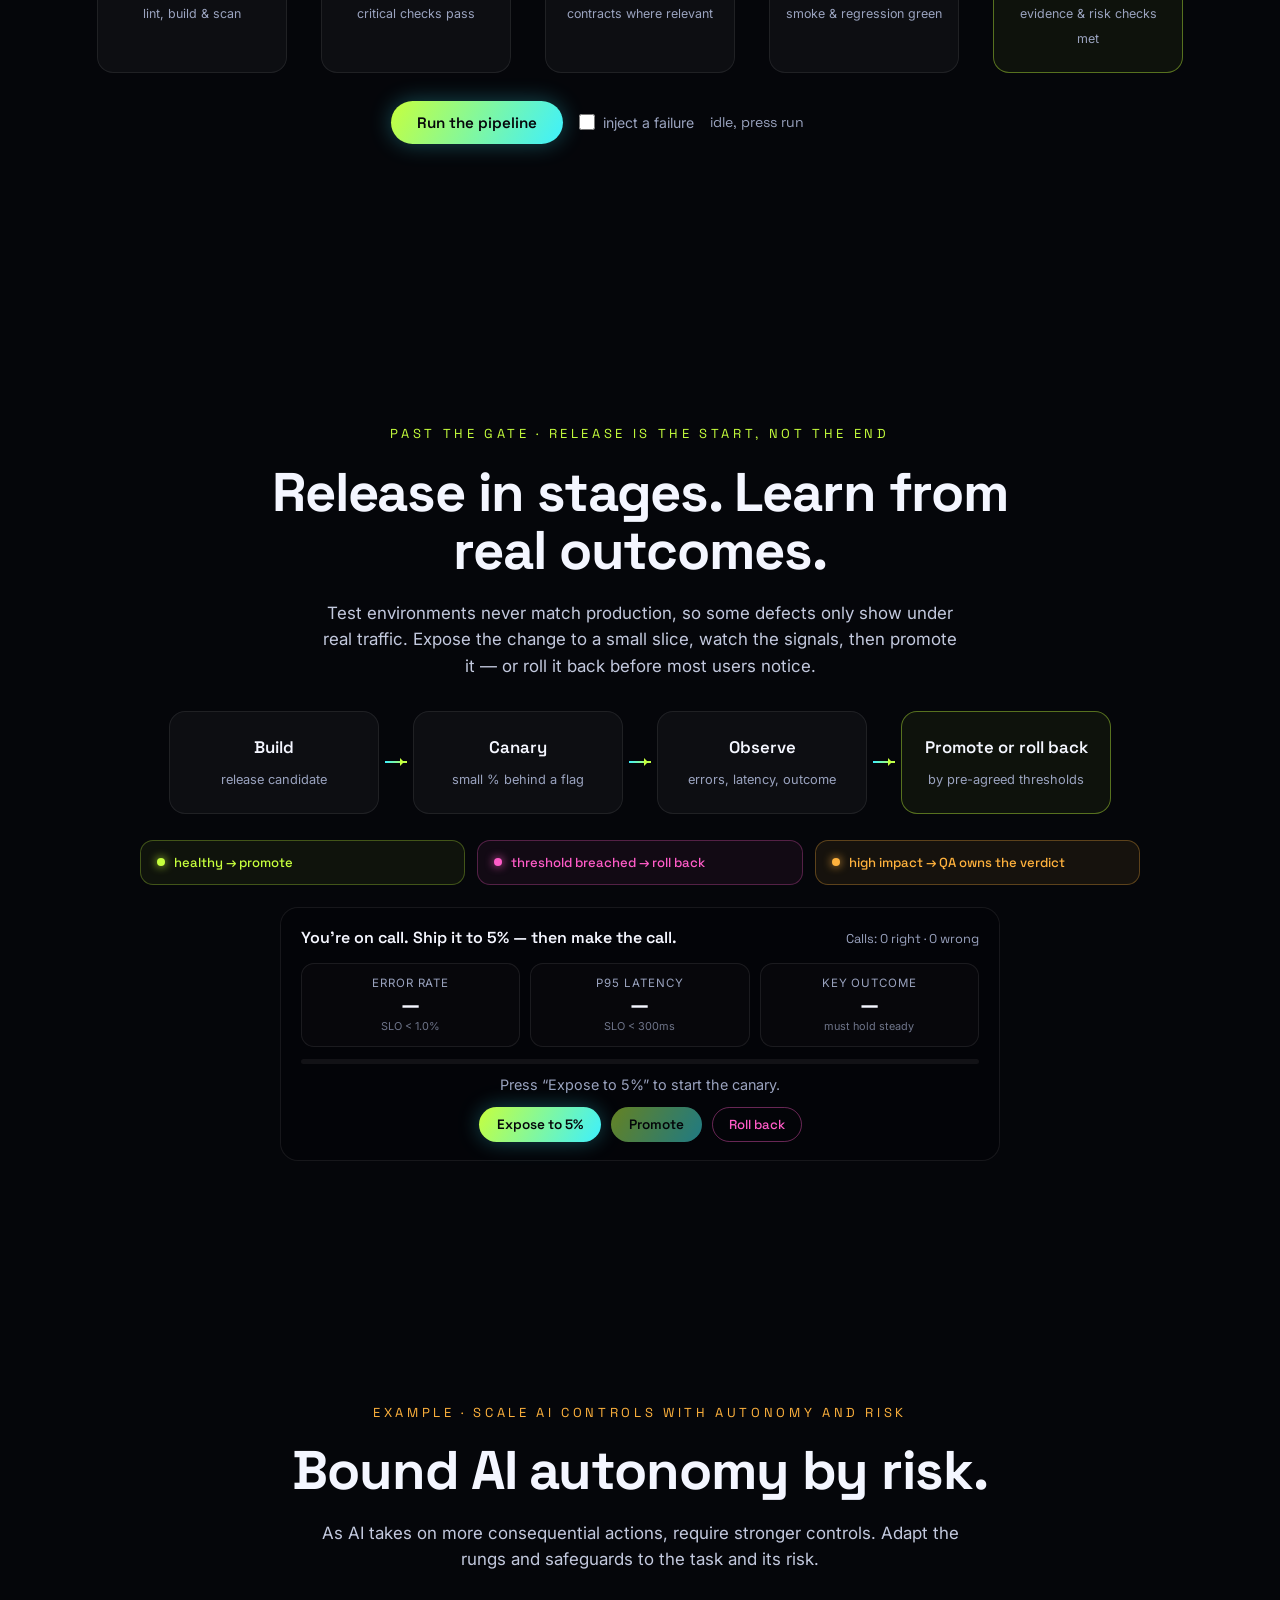
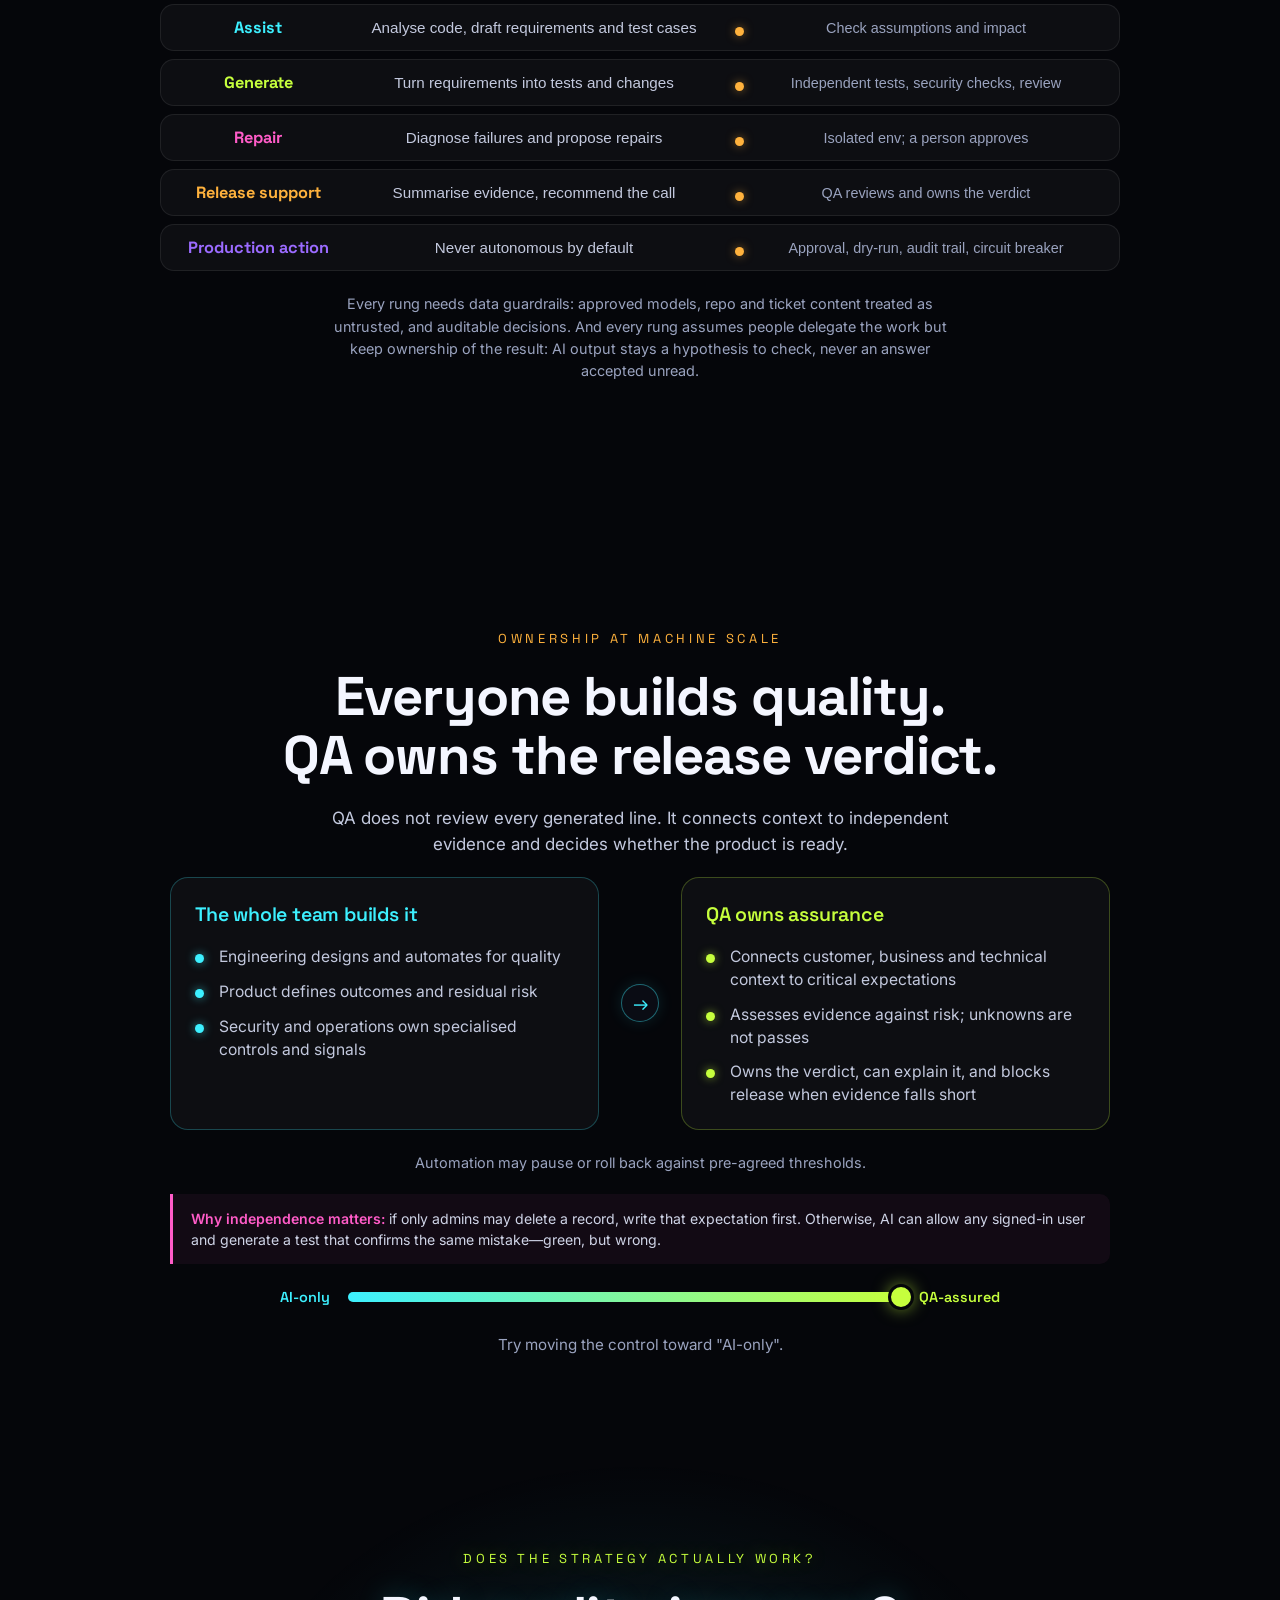
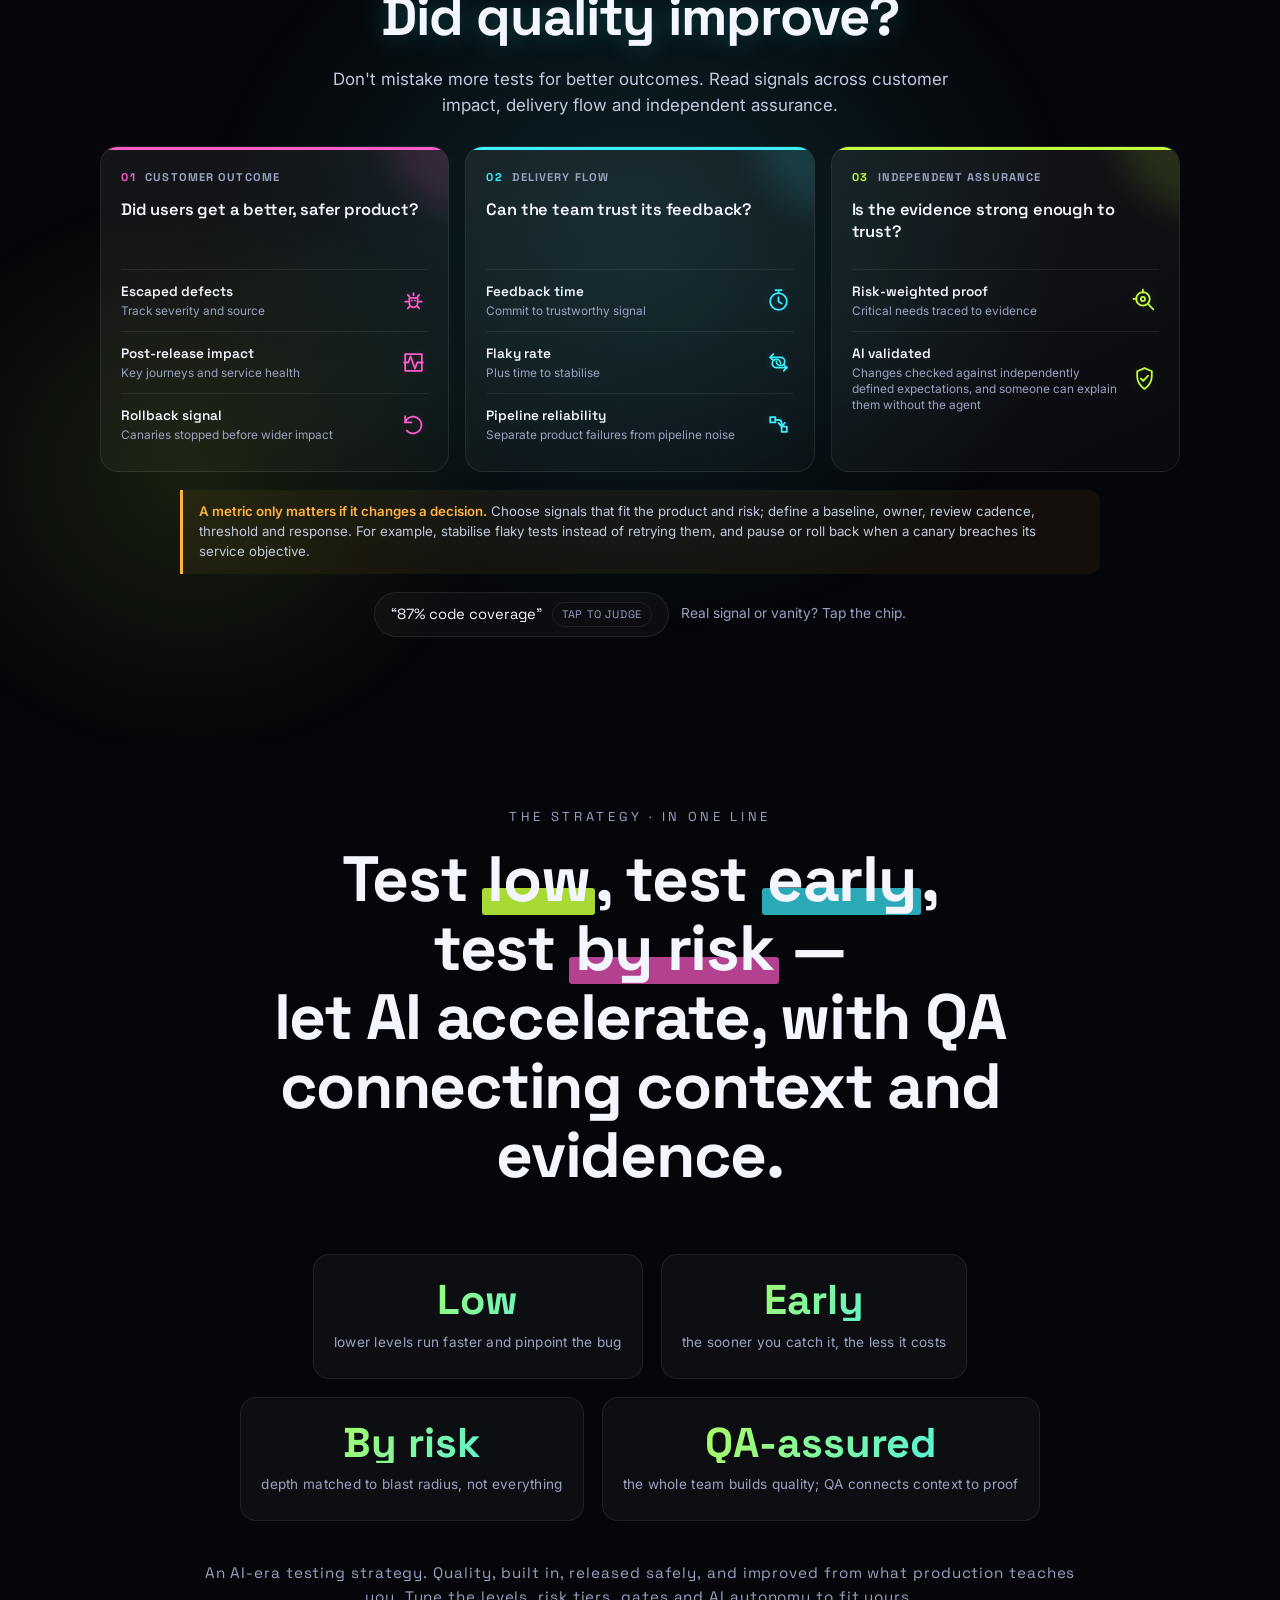
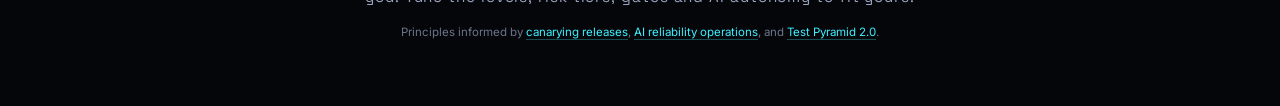
==== commit 1e15a947: "Update strategy" ====
--- a/strategy/index.html
+++ b/strategy/index.html
@@ -123,17 +123,15 @@
       <p class="kicker c-cyan reveal">The context · machine-speed change</p>
       <h2 class="reveal">AI changes the pace of delivery.</h2>
       <p class="body wide reveal">
-        AI can help understand a codebase, shape requirements, generate changes
-        and tests, and diagnose failures. These are capabilities to use with
-        judgement, not proof that the change is right. More generated change
-        makes independent evidence and risk-based controls more important.
+        AI can understand code, shape requirements, generate changes and tests,
+        and diagnose failures. Speed is the easy win; the bigger one is aiming
+        it at an outcome, not a task.
       </p>
       <p class="slop-note reveal" data-slop>
-        <b>The catch:</b> without standards and process, AI just ships
-        <span class="slop-word">slop</span> faster — more code, more tests, more
-        churn that <em>looks</em> like progress. Unchecked, it grows
-        <b class="c-amber">technical debt</b>, not real productivity. The
-        guardrails below are what turn raw speed into shipped quality.
+        <b>The catch:</b> without guardrails, AI just ships
+        <span class="slop-word">slop</span> faster — churn that <em>looks</em>
+        like progress and grows <b class="c-amber">technical debt</b>. And as
+        output improves, it stops getting a second look.
       </p>
     </div>
     <div class="loop-wrap reveal" data-loop>
@@ -186,7 +184,7 @@
       </div>
       <aside class="tshape-callout">
         <span class="tshape-label">AI solves tasks. QA sees the whole task.</span>
-        <p>AI works from partial context and can miss how a local change ripples across the product end to end.</p>
+        <p>AI works from partial context and can miss how a local change ripples across the product end to end. It does make range cheap: ask it to do what a red team, accessibility expert or SRE would do on a risky change, not to talk like them.</p>
         <div class="tshape-questions">
           <span>What matters?</span>
           <span>What could fail?</span>
@@ -447,7 +445,7 @@
       <div class="obs-gauge-track"><span class="obs-gauge-fill" data-obs-fill></span></div>
       <span class="obs-gauge-read" data-obs-read>Dark box — light up each signal to make it testable.</span>
     </div>
-    <p class="body small center-note reveal">Good observability pays off three times: reliable automated checks, faster diagnosis, and safer canaries.</p>
+    <p class="body small center-note reveal">Good observability pays off three times: reliable automated checks, faster diagnosis, and safer canaries. It is also what lets AI own an outcome rather than a task: it can only keep a journey healthy if it can see, reproduce and verify.</p>
   </div>
 </section>
 
@@ -570,7 +568,7 @@
         <span class="ladder-ctrl">Approval, dry-run, audit trail, circuit breaker</span>
       </button>
     </div>
-    <p class="body small center-note reveal">Every rung needs data guardrails: approved models, repo and ticket content treated as untrusted, and auditable decisions.</p>
+    <p class="body small center-note reveal">Every rung needs data guardrails: approved models, repo and ticket content treated as untrusted, and auditable decisions. And every rung assumes people delegate the work but keep ownership of the result: AI output stays a hypothesis to check, never an answer accepted unread.</p>
   </div>
 </section>
 
@@ -580,7 +578,7 @@
     <div class="col center-head">
       <p class="kicker c-amber reveal">Ownership at machine scale</p>
       <h2 class="reveal">Everyone builds quality. <br /> <span class="hl">QA owns the release verdict.</span></h2>
-      <p class="body wide reveal">QA does not review every generated line. It connects domain context to independent evidence, makes gaps visible, and decides whether the product is ready to release.</p>
+      <p class="body wide reveal">QA does not review every generated line. It connects context to independent evidence and decides whether the product is ready.</p>
     </div>
     <div class="split stagger">
       <div class="split-col ai">
@@ -597,11 +595,11 @@
         <ul>
           <li>Connects customer, business and technical context to critical expectations</li>
           <li>Assesses evidence against risk; unknowns are not passes</li>
-          <li>Owns the quality verdict and blocks release when the evidence is not sufficient</li>
+          <li>Owns the verdict, can explain it, and blocks release when evidence falls short</li>
         </ul>
       </div>
     </div>
-    <p class="body small center-note reveal">Automation may pause or roll back against pre-agreed safety thresholds; QA owns the decision to approve or block release.</p>
+    <p class="body small center-note reveal">Automation may pause or roll back against pre-agreed thresholds.</p>
     <p class="independent-example reveal"><b>Why independence matters:</b> if only admins may delete a record, write that expectation first. Otherwise, AI can allow any signed-in user and generate a test that confirms the same mistake—green, but wrong.</p>
     <div class="decide reveal" data-decide>
       <span class="decide-end c-cyan">AI&#8209;only</span>
@@ -645,7 +643,7 @@
         <span class="score-index">03 <i>Independent assurance</i></span>
         <h3>Is the evidence strong enough to trust?</h3>
         <div class="score-signal"><b>Risk-weighted proof</b><span>Critical needs traced to evidence</span><svg class="score-icon" viewBox="0 0 24 24" aria-hidden="true"><circle cx="10.5" cy="10.5" r="6.5"/><circle cx="10.5" cy="10.5" r="2"/><path d="m15.5 15.5 5 5M10.5 1.5v3M1.5 10.5h3"/></svg></div>
-        <div class="score-signal"><b>AI validated</b><span>Changes checked against independently defined expectations</span><svg class="score-icon" viewBox="0 0 24 24" aria-hidden="true"><path d="m12 2 7 3v5c0 5-3 9-7 12-4-3-7-7-7-12V5z"/><path d="m8.5 12 2.3 2.3 4.7-5"/></svg></div>
+        <div class="score-signal"><b>AI validated</b><span>Changes checked against independently defined expectations, and someone can explain them without the agent</span><svg class="score-icon" viewBox="0 0 24 24" aria-hidden="true"><path d="m12 2 7 3v5c0 5-3 9-7 12-4-3-7-7-7-12V5z"/><path d="m8.5 12 2.3 2.3 4.7-5"/></svg></div>
       </article>
     </div>
     <p class="scorecard-note reveal"><b>A metric only matters if it changes a decision.</b> Choose signals that fit the product and risk; define a baseline, owner, review cadence, threshold and response. For example, stabilise flaky tests instead of retrying them, and pause or roll back when a canary breaches its service objective.</p>
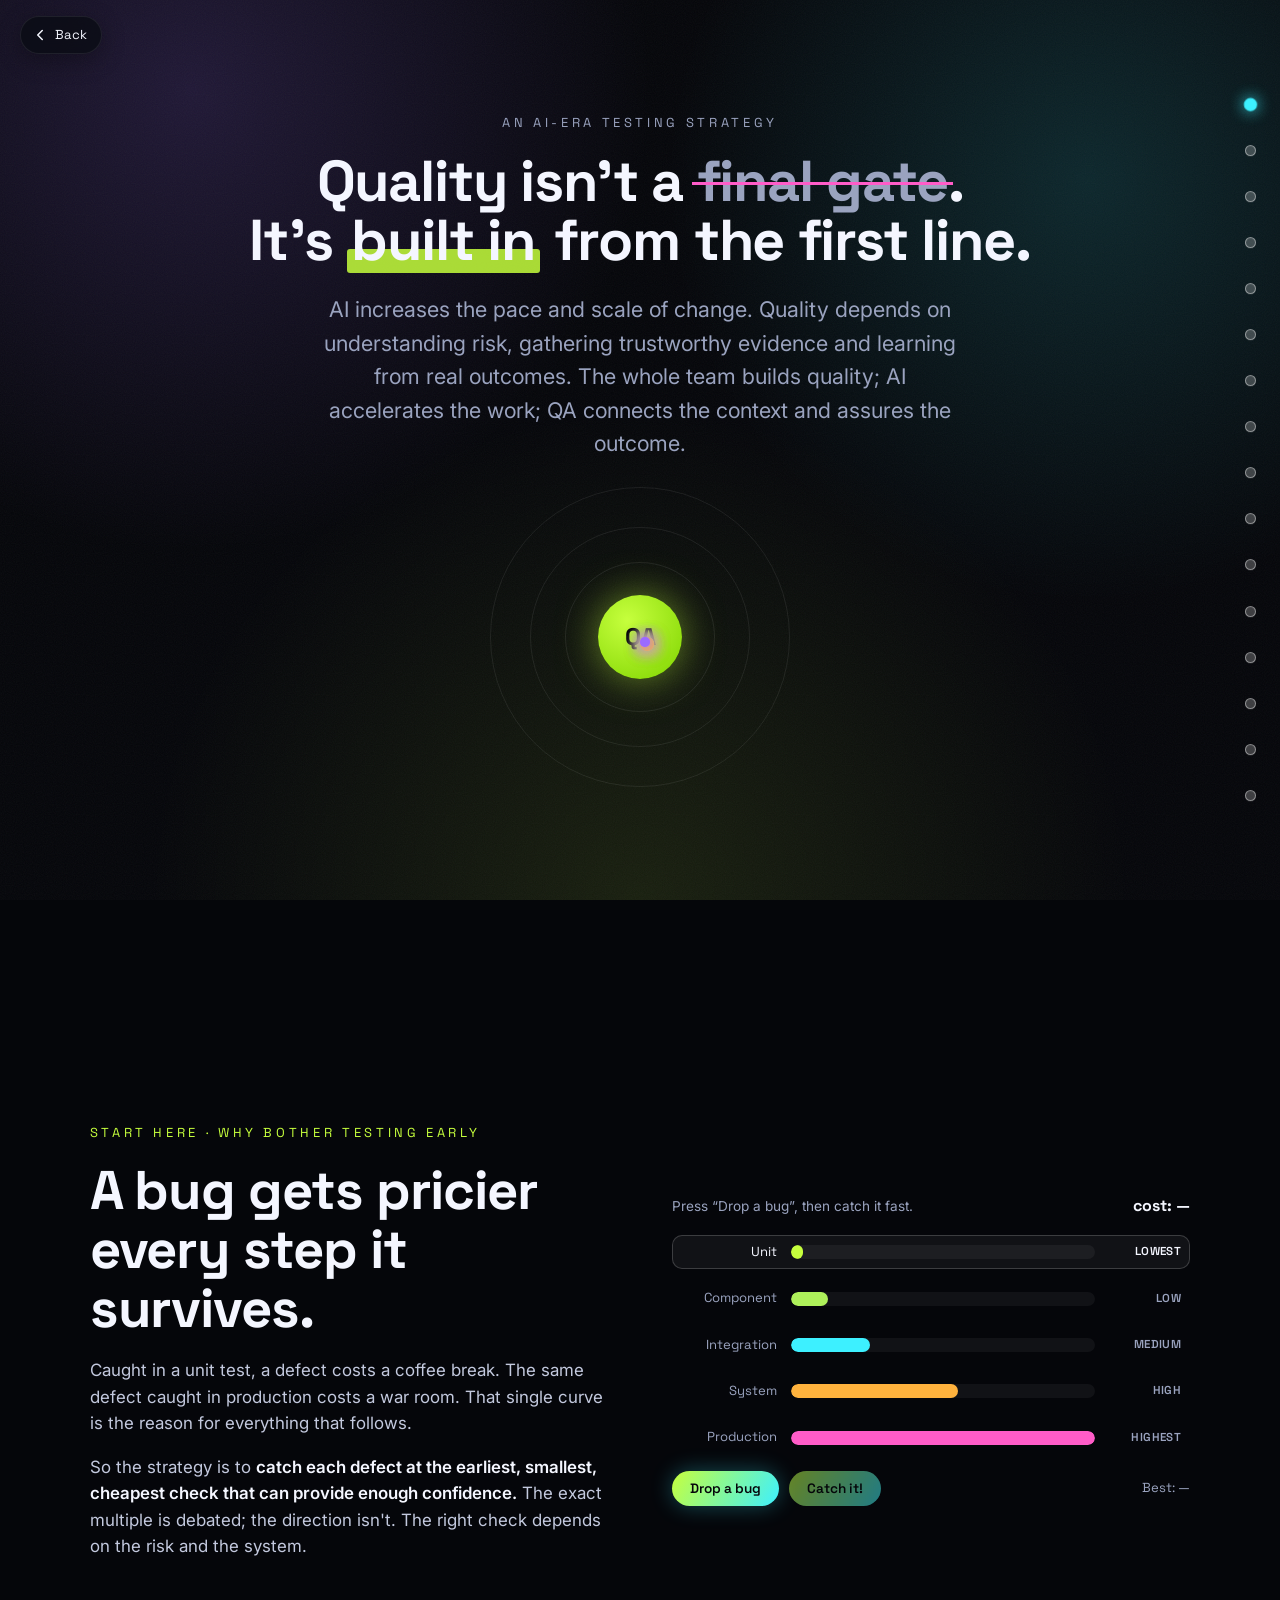
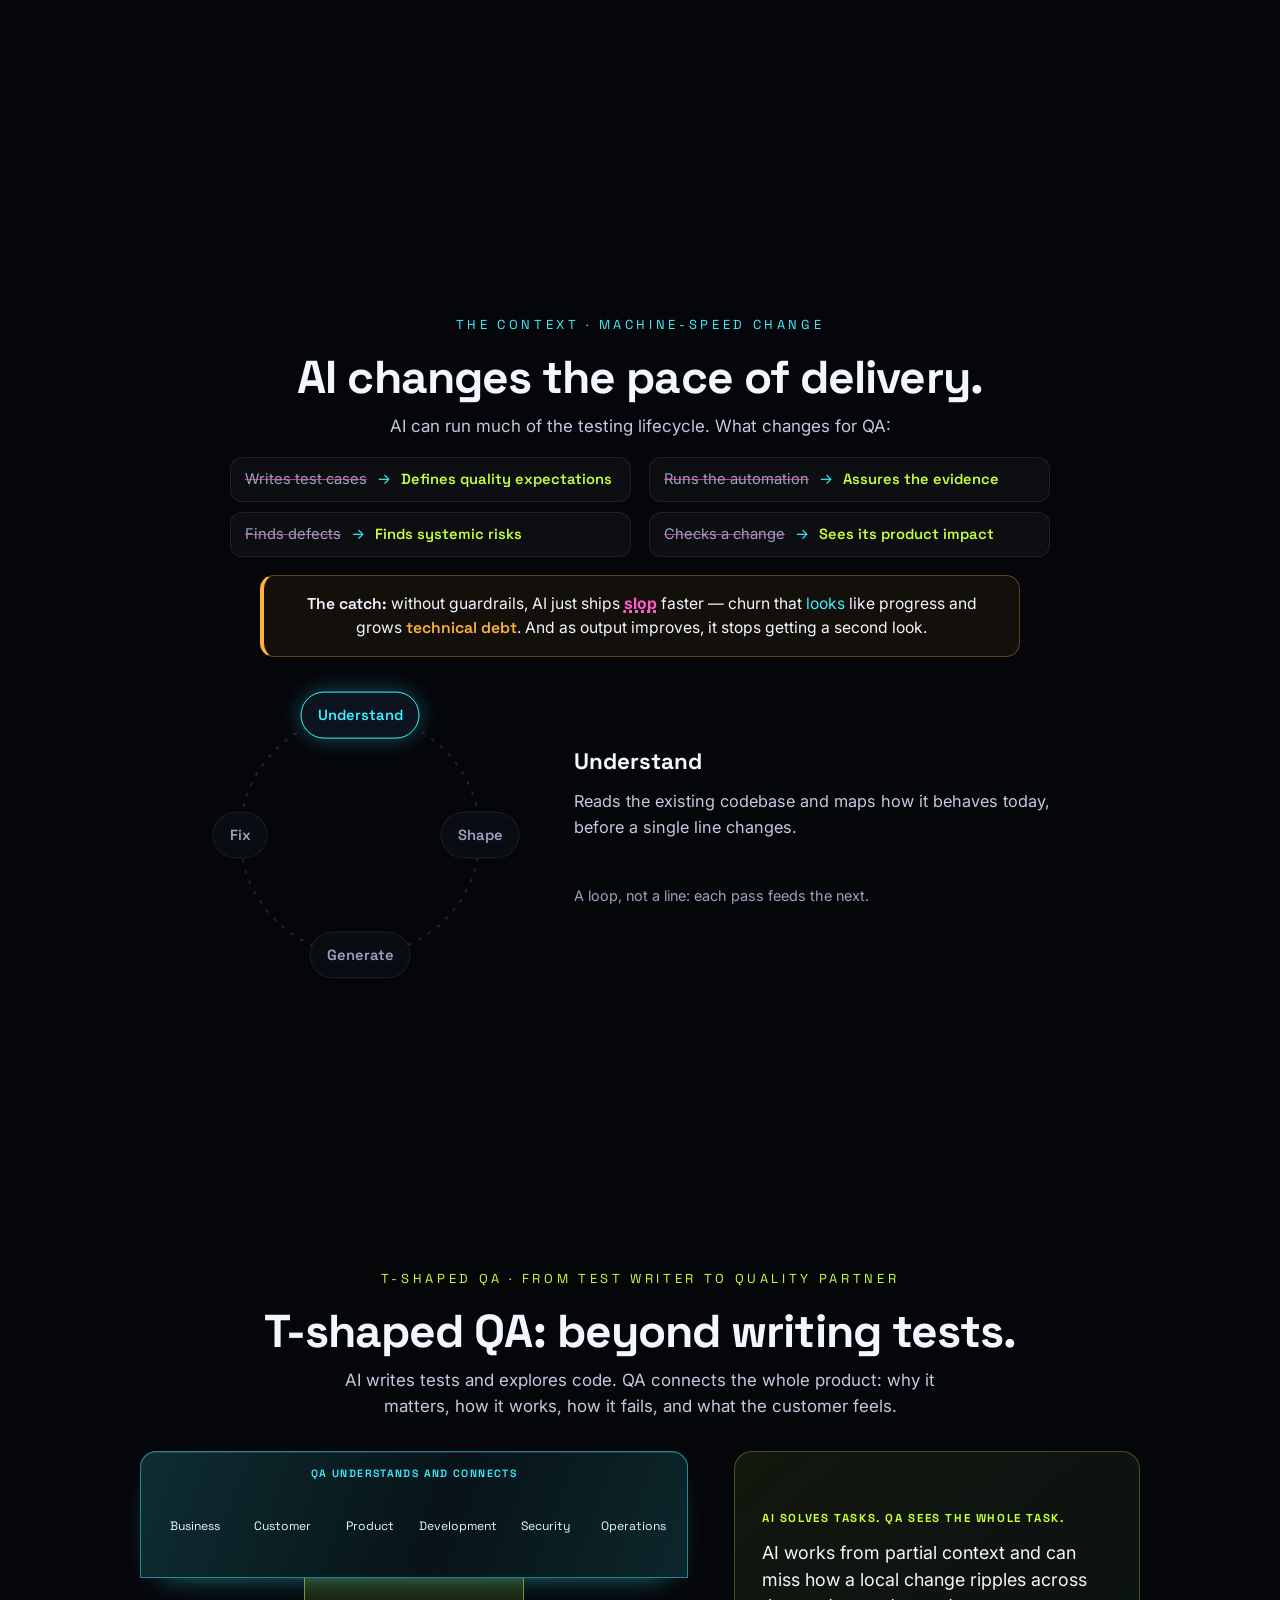
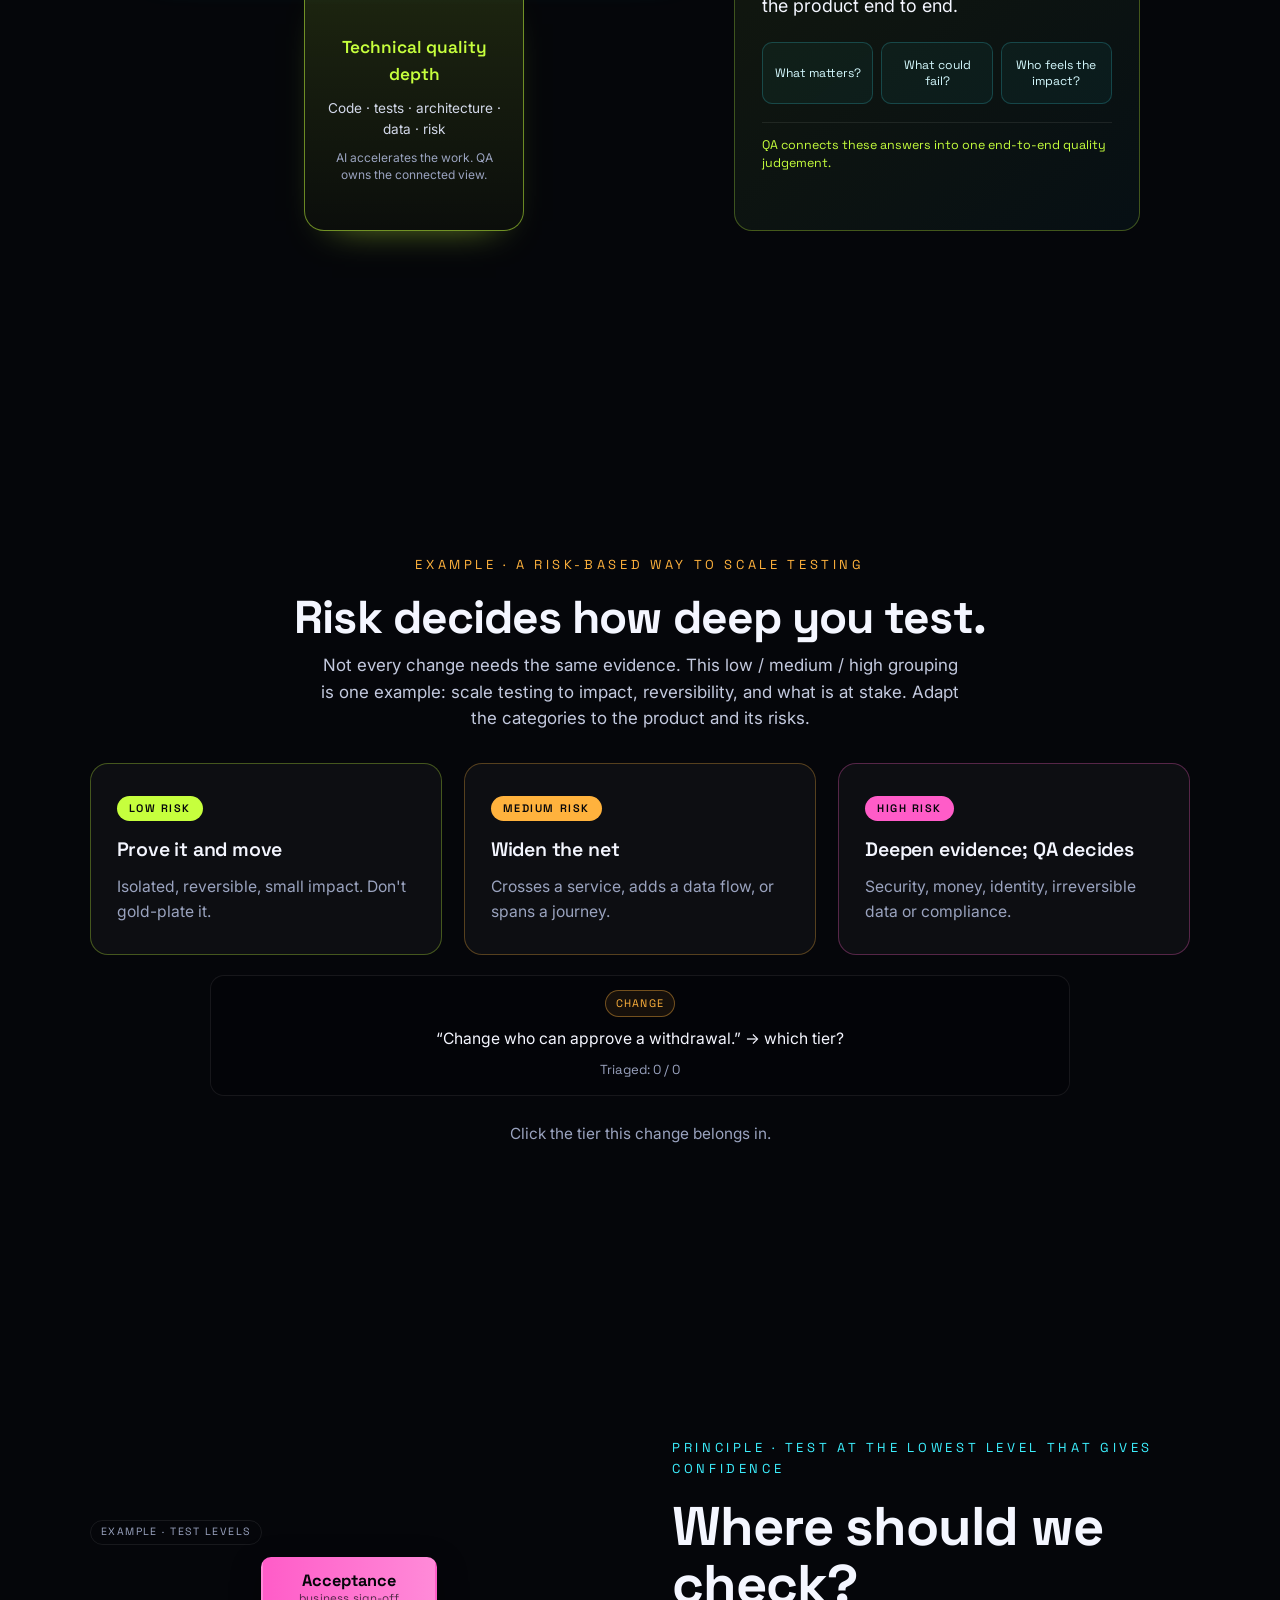
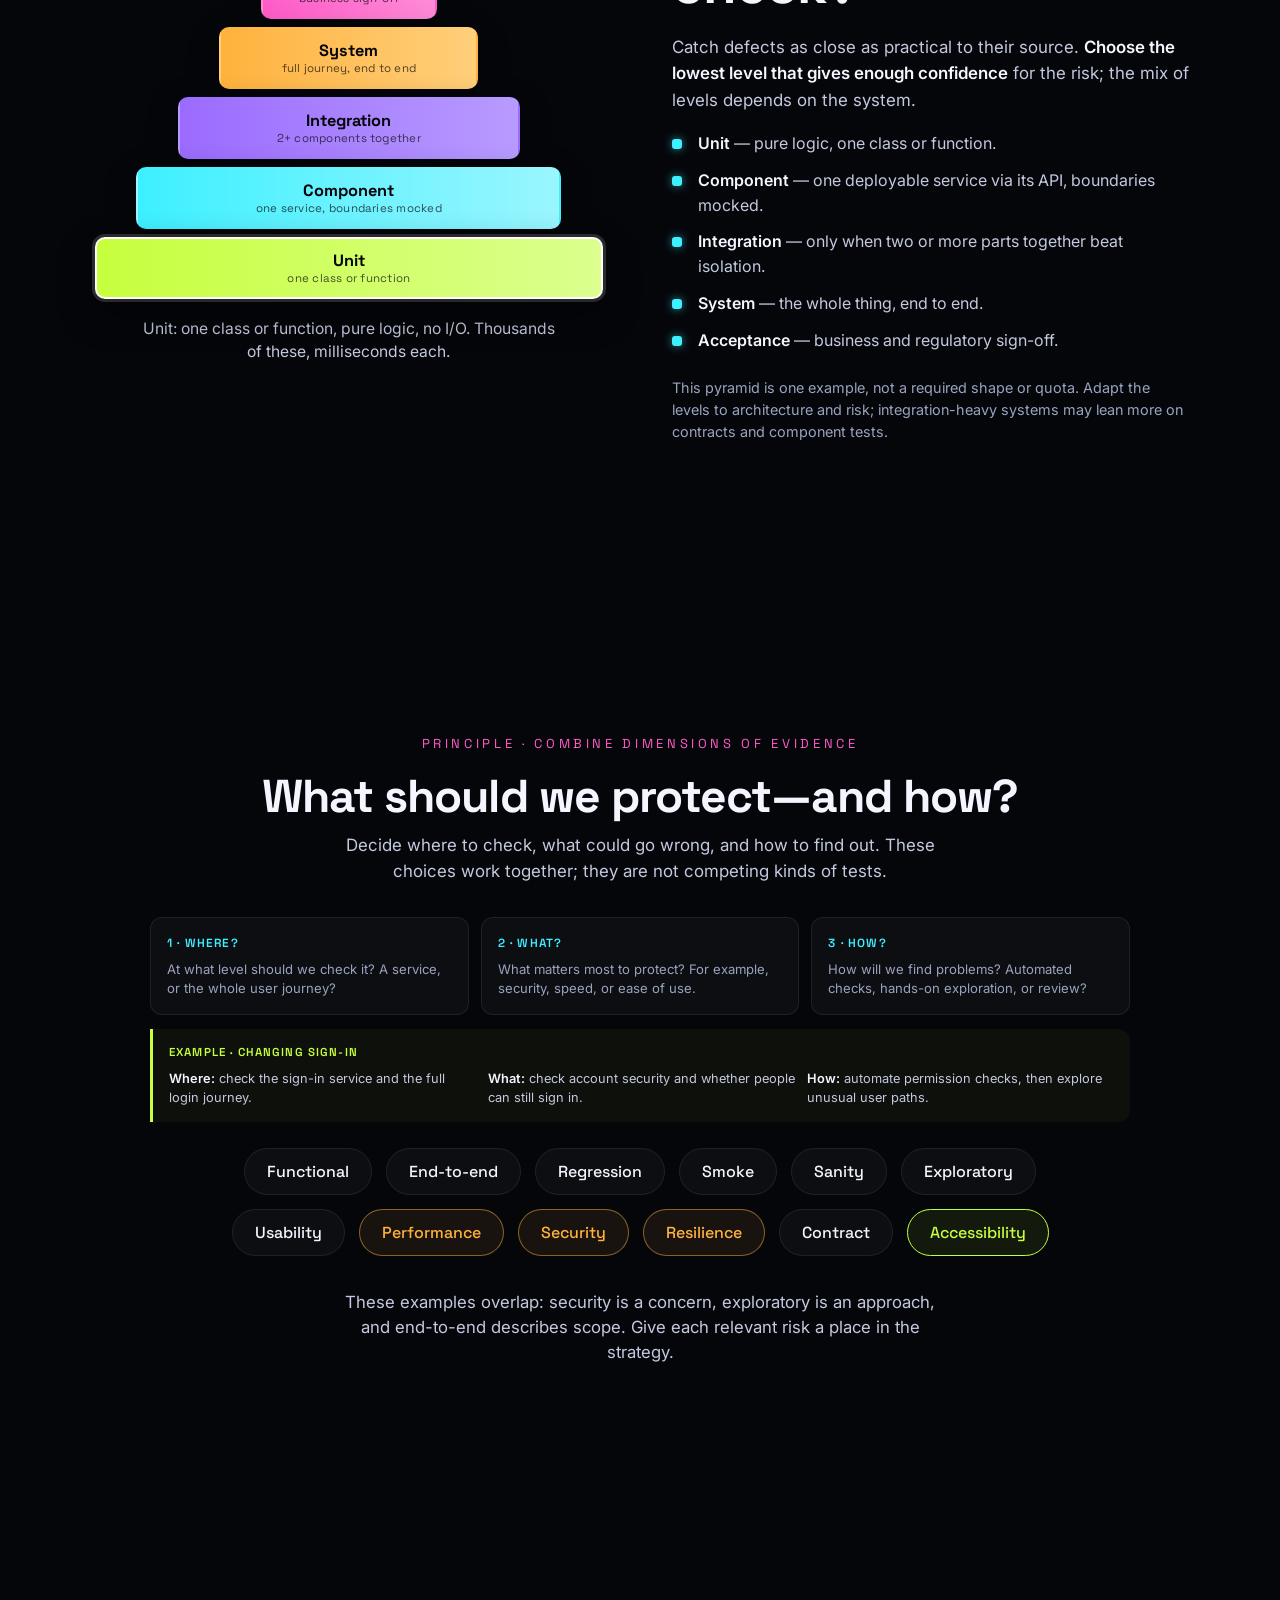
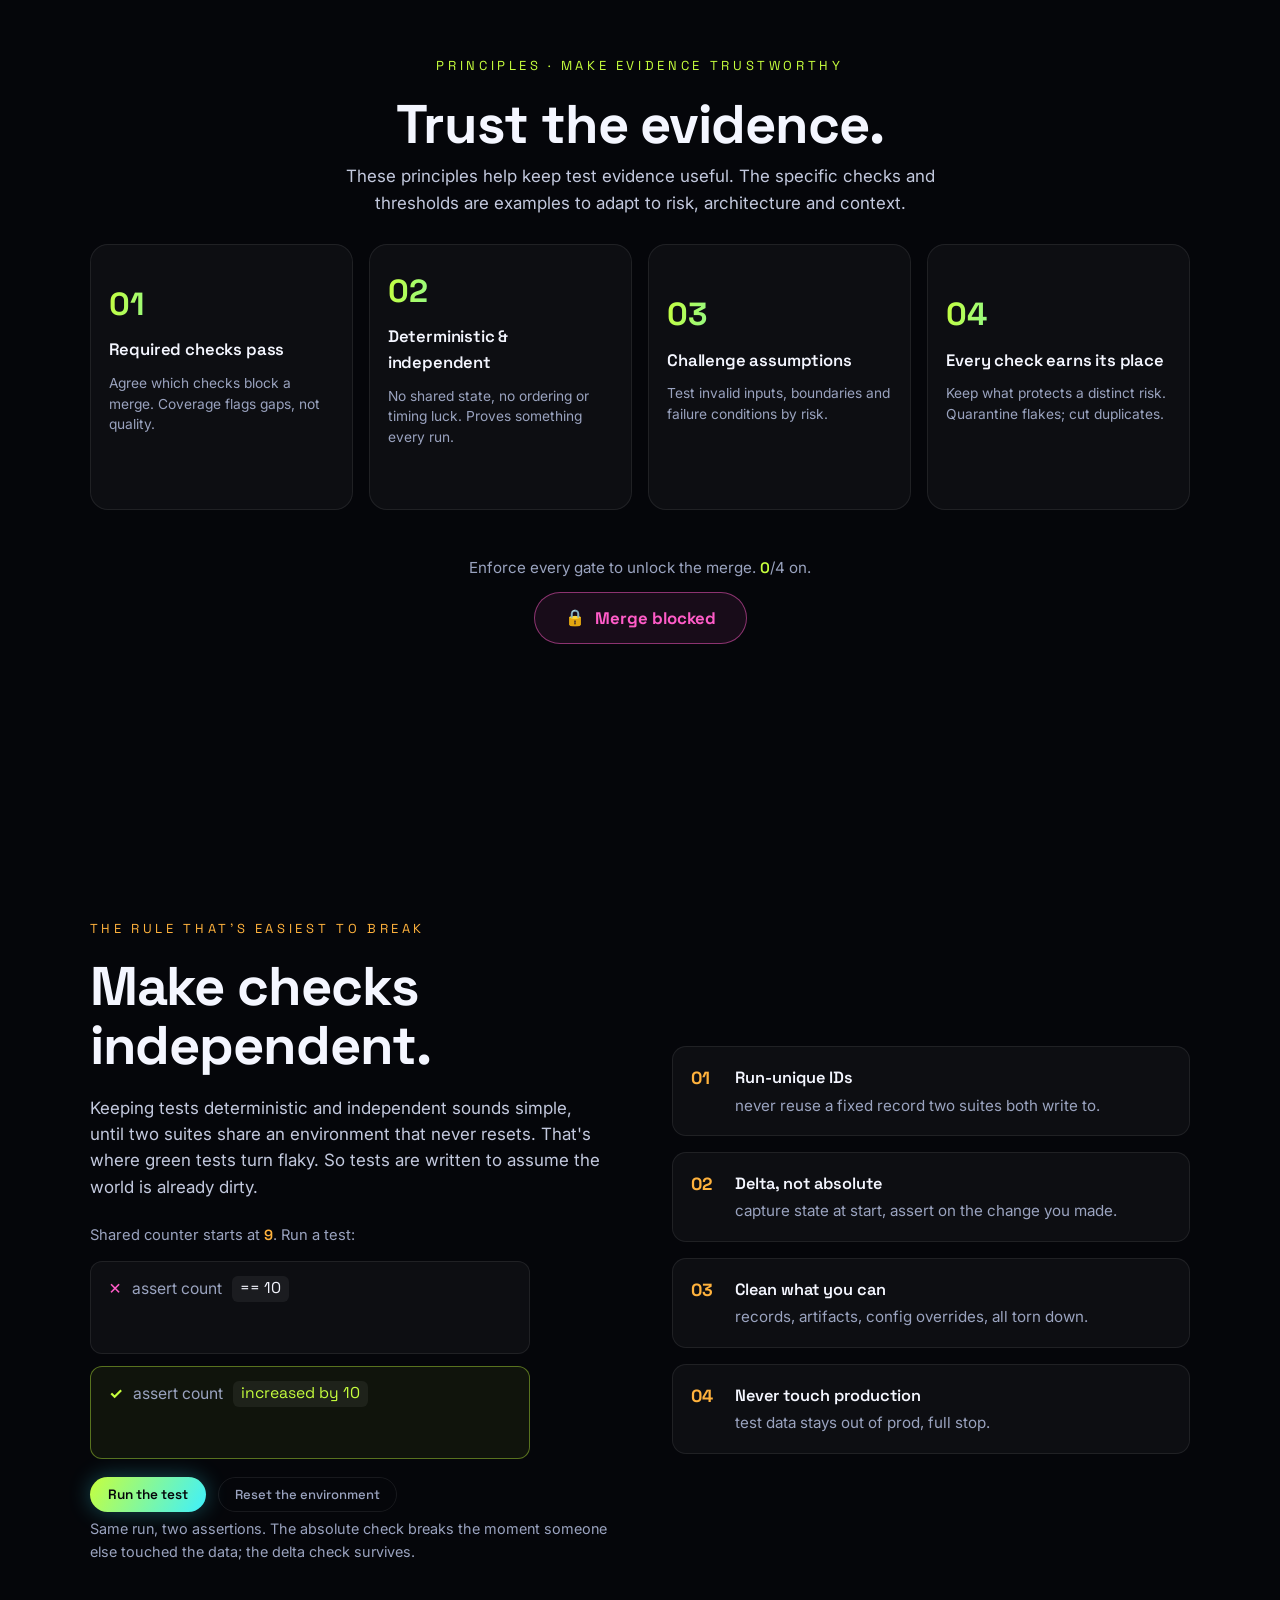
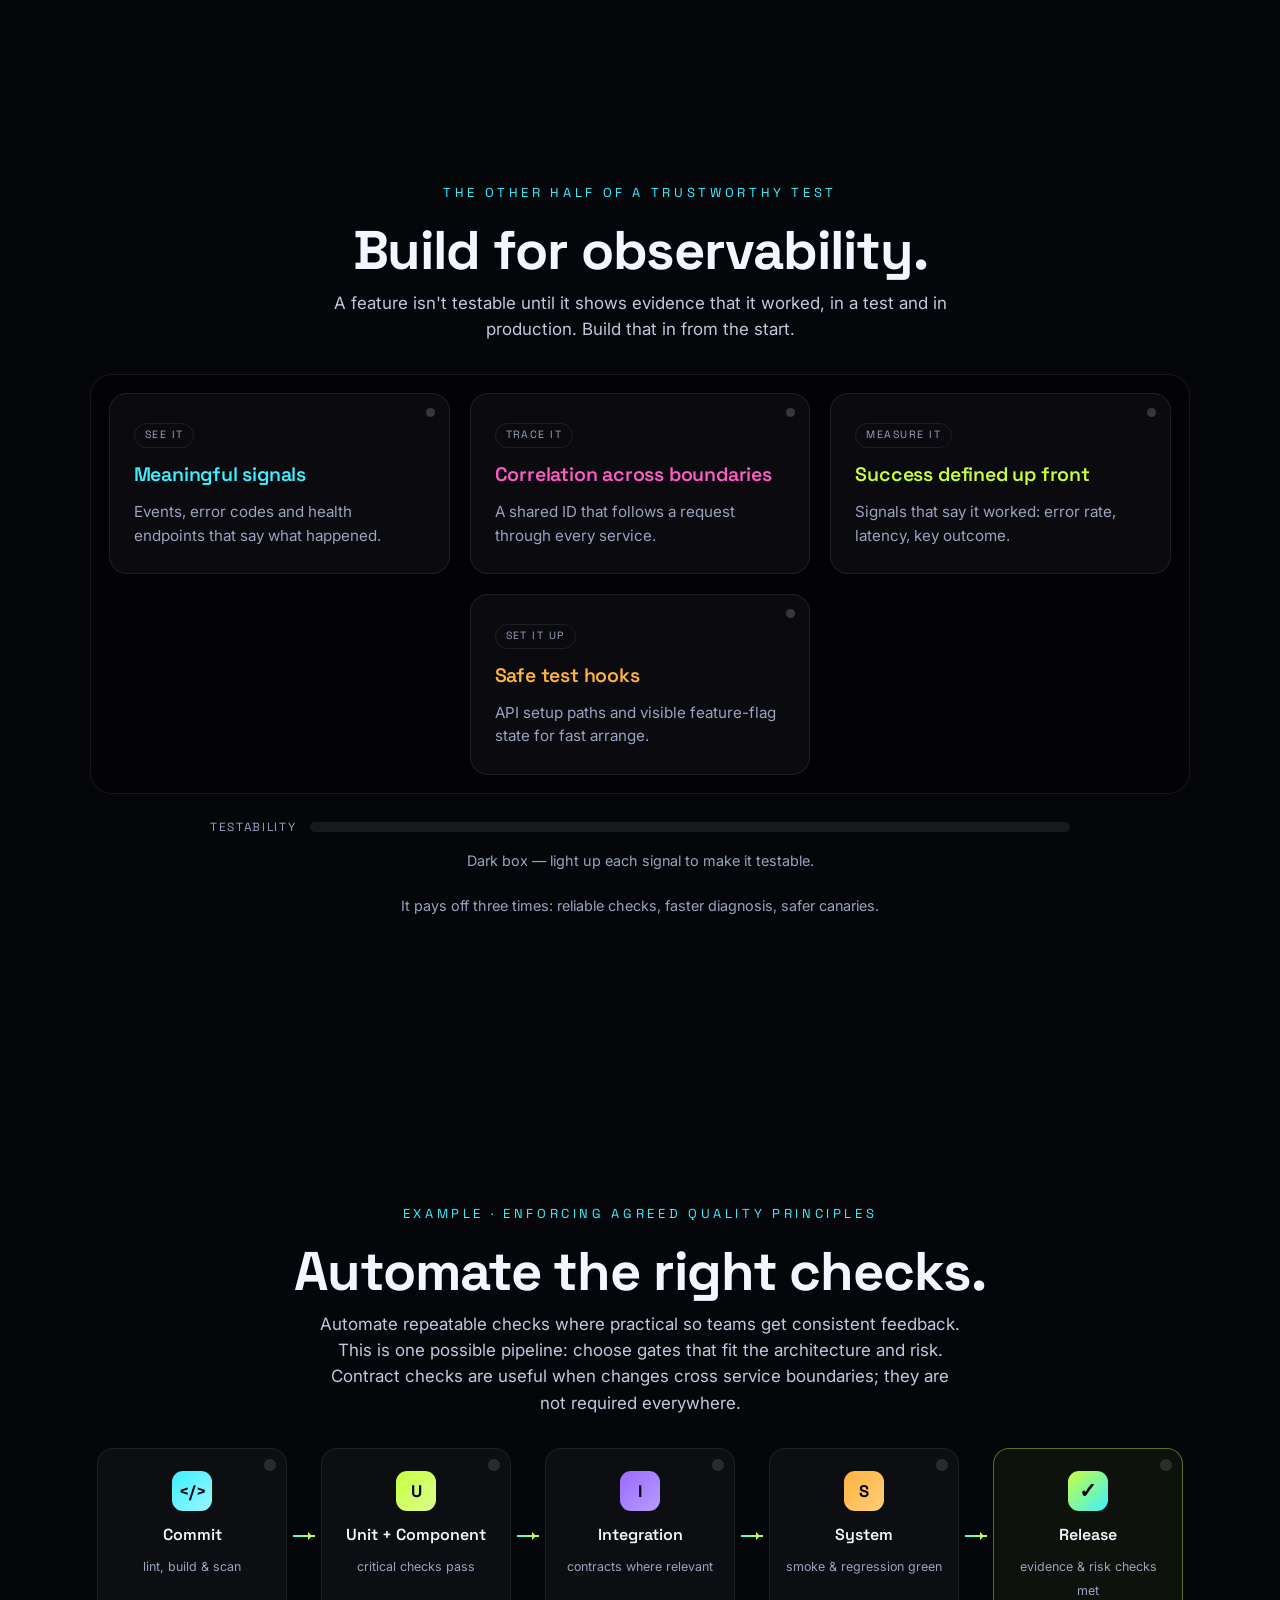
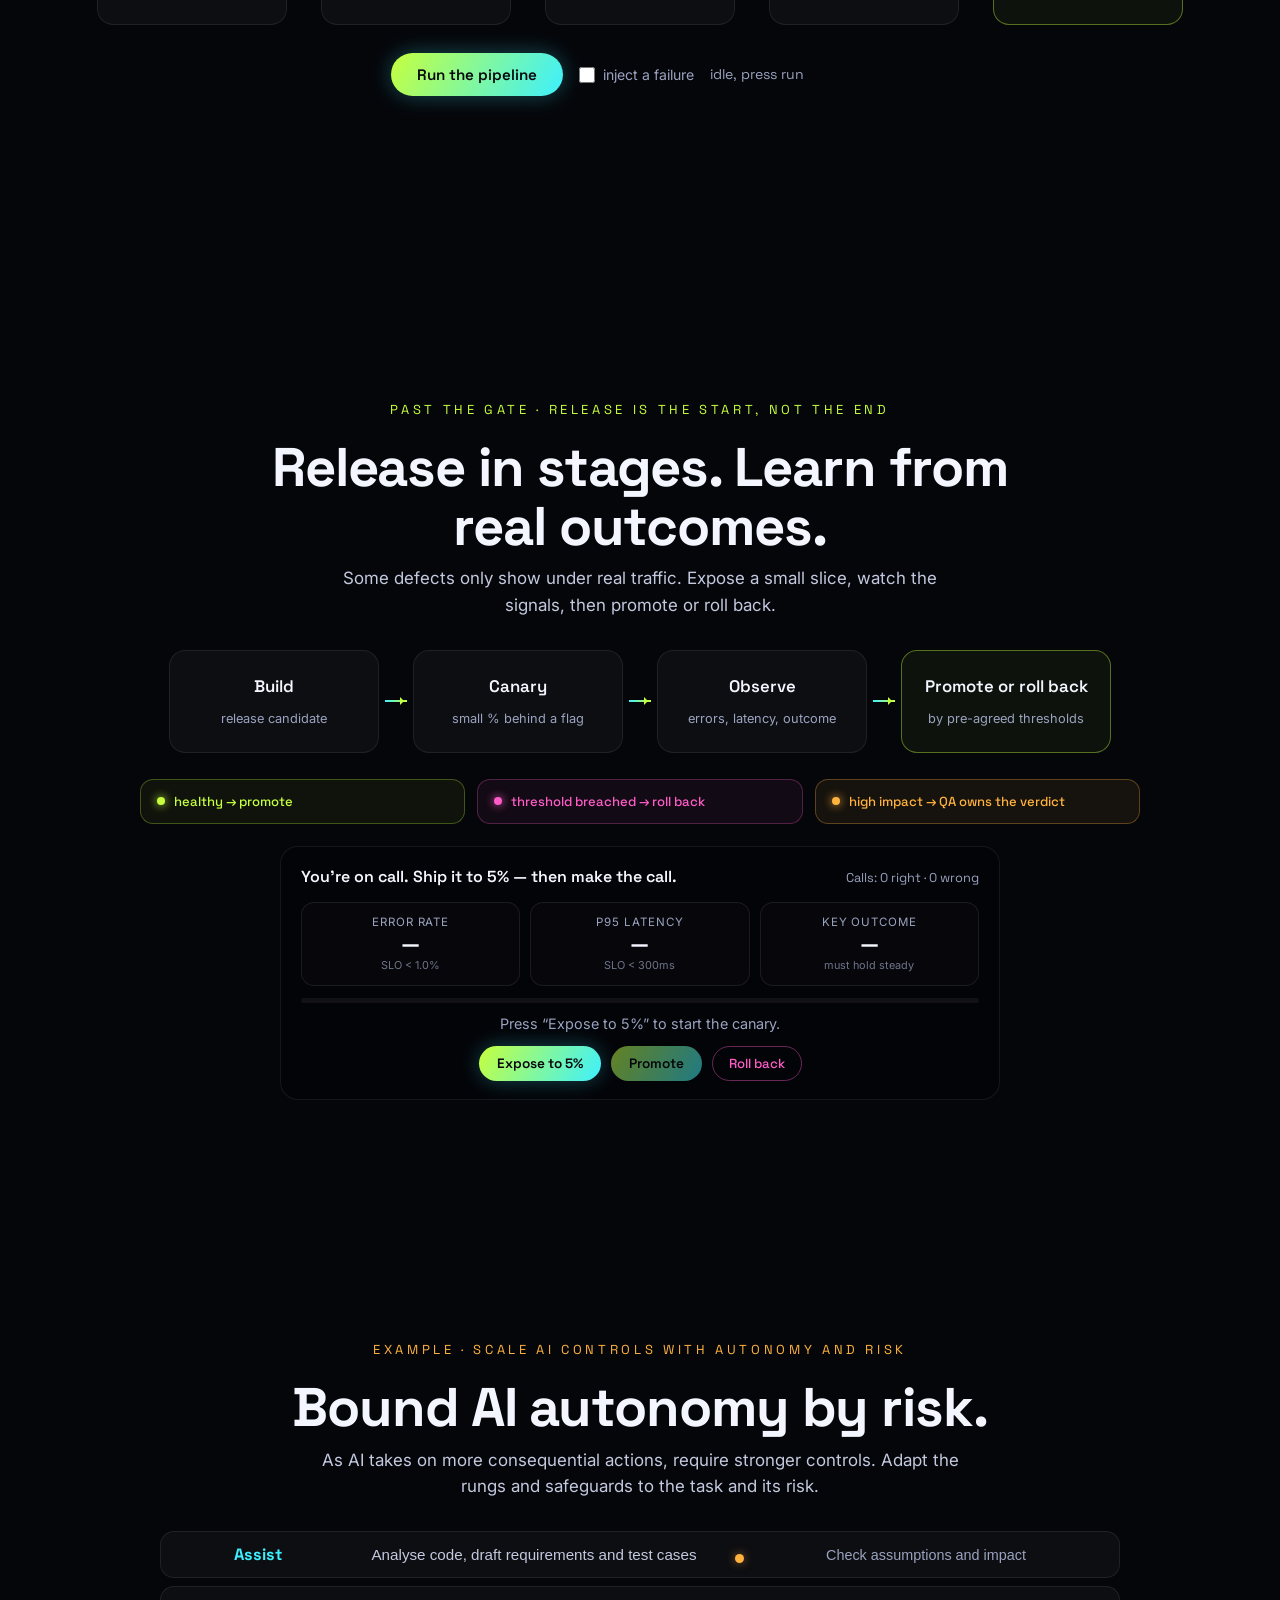
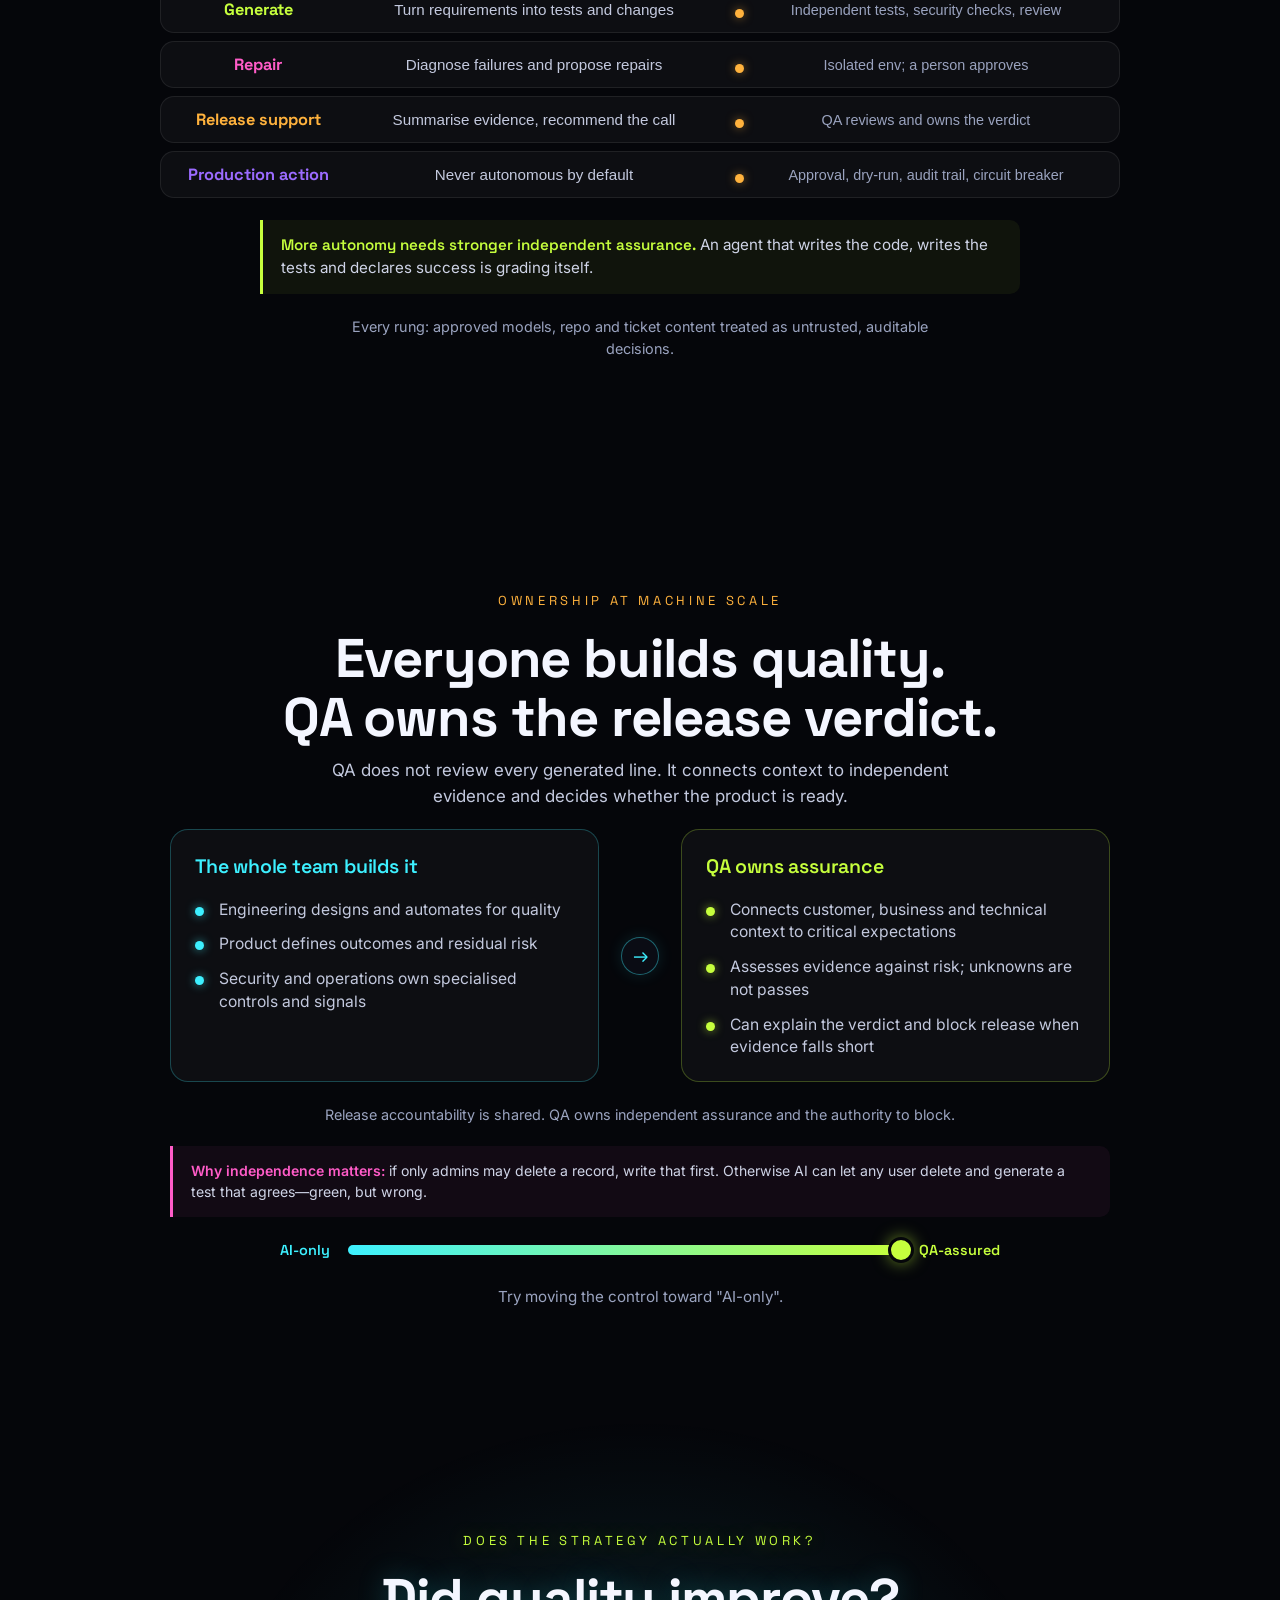
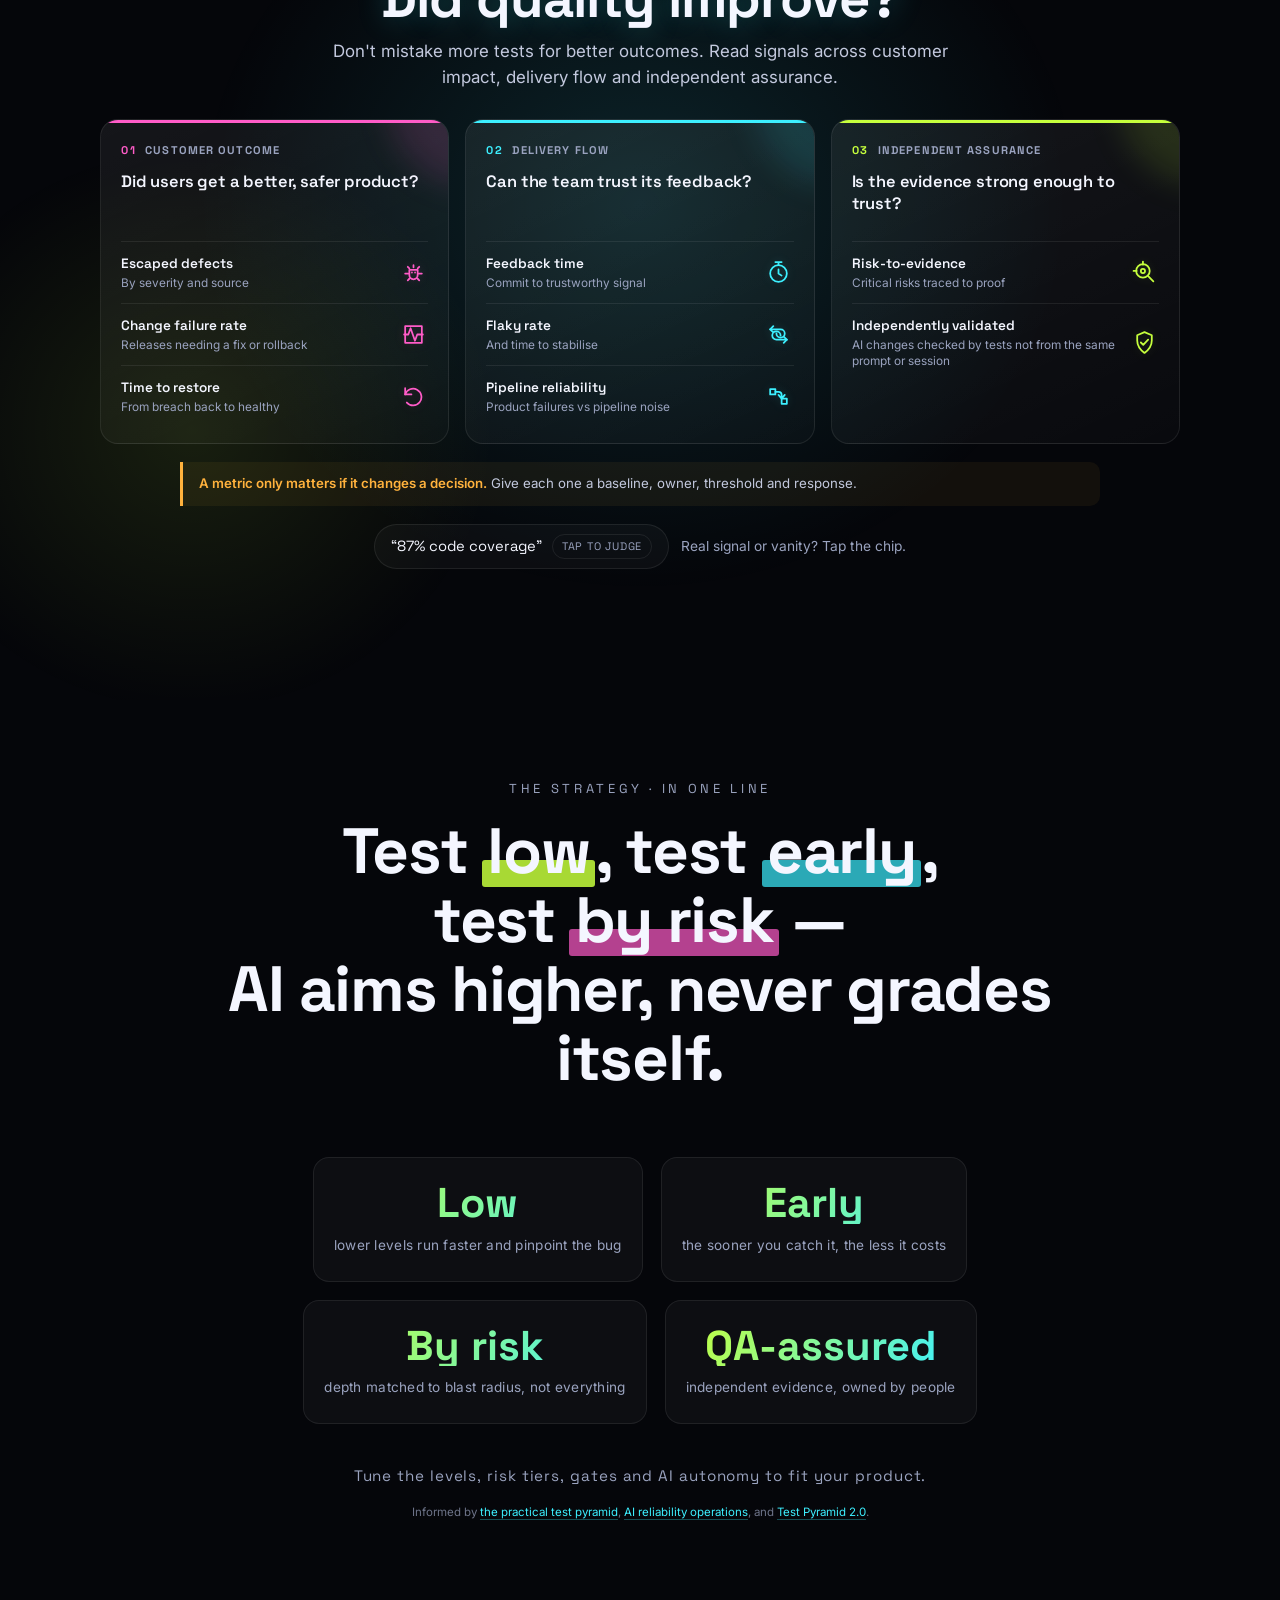
==== commit 78178f7c: "Update strategy" ====
--- a/strategy/index.html
+++ b/strategy/index.html
@@ -122,11 +122,13 @@
     <div class="col center-head">
       <p class="kicker c-cyan reveal">The context · machine-speed change</p>
       <h2 class="reveal">AI changes the pace of delivery.</h2>
-      <p class="body wide reveal">
-        AI can understand code, shape requirements, generate changes and tests,
-        and diagnose failures. Speed is the easy win; the bigger one is aiming
-        it at an outcome, not a task.
-      </p>
+      <p class="body wide reveal">AI can run much of the testing lifecycle. What changes for QA:</p>
+      <ul class="qa-shift stagger" aria-label="How the QA role shifts">
+        <li><s>Writes test cases</s><span aria-hidden="true">&rarr;</span><b>Defines quality expectations</b></li>
+        <li><s>Runs the automation</s><span aria-hidden="true">&rarr;</span><b>Assures the evidence</b></li>
+        <li><s>Finds defects</s><span aria-hidden="true">&rarr;</span><b>Finds systemic risks</b></li>
+        <li><s>Checks a change</s><span aria-hidden="true">&rarr;</span><b>Sees its product impact</b></li>
+      </ul>
       <p class="slop-note reveal" data-slop>
         <b>The catch:</b> without guardrails, AI just ships
         <span class="slop-word">slop</span> faster — churn that <em>looks</em>
@@ -184,7 +186,7 @@
       </div>
       <aside class="tshape-callout">
         <span class="tshape-label">AI solves tasks. QA sees the whole task.</span>
-        <p>AI works from partial context and can miss how a local change ripples across the product end to end. It does make range cheap: ask it to do what a red team, accessibility expert or SRE would do on a risky change, not to talk like them.</p>
+        <p>AI works from partial context and can miss how a local change ripples across the product end to end.</p>
         <div class="tshape-questions">
           <span>What matters?</span>
           <span>What could fail?</span>
@@ -409,9 +411,8 @@
       <p class="kicker c-cyan reveal">The other half of a trustworthy test</p>
       <h2 class="reveal">Build for observability.</h2>
       <p class="body wide reveal">
-        A feature isn't fully testable until it exposes enough evidence to prove
-        it worked, in a test and later in production. Observability is a
-        requirement of the feature, not an afterthought.
+        A feature isn't testable until it shows evidence that it worked, in a
+        test and in production. Build that in from the start.
       </p>
     </div>
     <div class="cards-grid center-last stagger" data-observe>
@@ -445,7 +446,7 @@
       <div class="obs-gauge-track"><span class="obs-gauge-fill" data-obs-fill></span></div>
       <span class="obs-gauge-read" data-obs-read>Dark box — light up each signal to make it testable.</span>
     </div>
-    <p class="body small center-note reveal">Good observability pays off three times: reliable automated checks, faster diagnosis, and safer canaries. It is also what lets AI own an outcome rather than a task: it can only keep a journey healthy if it can see, reproduce and verify.</p>
+    <p class="body small center-note reveal">It pays off three times: reliable checks, faster diagnosis, safer canaries.</p>
   </div>
 </section>
 
@@ -488,9 +489,8 @@
       <p class="kicker c-lime reveal">Past the gate · release is the start, not the end</p>
       <h2 class="reveal">Release in stages. Learn from real outcomes.</h2>
       <p class="body wide reveal">
-        Test environments never match production, so some defects only show under
-        real traffic. Expose the change to a small slice, watch the signals, then
-        promote it — or roll it back before most users notice.
+        Some defects only show under real traffic. Expose a small slice, watch
+        the signals, then promote or roll back.
       </p>
     </div>
     <div class="canary stagger" data-canary>
@@ -568,7 +568,8 @@
         <span class="ladder-ctrl">Approval, dry-run, audit trail, circuit breaker</span>
       </button>
     </div>
-    <p class="body small center-note reveal">Every rung needs data guardrails: approved models, repo and ticket content treated as untrusted, and auditable decisions. And every rung assumes people delegate the work but keep ownership of the result: AI output stays a hypothesis to check, never an answer accepted unread.</p>
+    <p class="principle-note reveal"><b>More autonomy needs stronger independent assurance.</b> An agent that writes the code, writes the tests and declares success is grading itself.</p>
+    <p class="body small center-note reveal">Every rung: approved models, repo and ticket content treated as untrusted, auditable decisions.</p>
   </div>
 </section>
 
@@ -595,12 +596,12 @@
         <ul>
           <li>Connects customer, business and technical context to critical expectations</li>
           <li>Assesses evidence against risk; unknowns are not passes</li>
-          <li>Owns the verdict, can explain it, and blocks release when evidence falls short</li>
+          <li>Can explain the verdict and block release when evidence falls short</li>
         </ul>
       </div>
     </div>
-    <p class="body small center-note reveal">Automation may pause or roll back against pre-agreed thresholds.</p>
-    <p class="independent-example reveal"><b>Why independence matters:</b> if only admins may delete a record, write that expectation first. Otherwise, AI can allow any signed-in user and generate a test that confirms the same mistake—green, but wrong.</p>
+    <p class="body small center-note reveal">Release accountability is shared. QA owns independent assurance and the authority to block.</p>
+    <p class="independent-example reveal"><b>Why independence matters:</b> if only admins may delete a record, write that first. Otherwise AI can let any user delete and generate a test that agrees—green, but wrong.</p>
     <div class="decide reveal" data-decide>
       <span class="decide-end c-cyan">AI&#8209;only</span>
       <div class="decide-track" data-decide-track>
@@ -628,25 +629,25 @@
       <article class="score-lane outcome">
         <span class="score-index">01 <i>Customer outcome</i></span>
         <h3>Did users get a better, safer product?</h3>
-        <div class="score-signal"><b>Escaped defects</b><span>Track severity and source</span><svg class="score-icon" viewBox="0 0 24 24" aria-hidden="true"><path d="M8 8 6.5 6.5M16 8l1.5-1.5M7 13H4m16 0h-3M8 18l-1.5 1.5M16 18l1.5 1.5"/><path d="M8 9.5h8v5a4 4 0 0 1-8 0zM12 5v2M10.5 12h.01M13.5 12h.01"/></svg></div>
-        <div class="score-signal"><b>Post-release impact</b><span>Key journeys and service health</span><svg class="score-icon" viewBox="0 0 24 24" aria-hidden="true"><path d="M3 12h4l2.2-6 4.2 12 2.2-6H21"/><path d="M4 4h16v16H4z"/></svg></div>
-        <div class="score-signal"><b>Rollback signal</b><span>Canaries stopped before wider impact</span><svg class="score-icon" viewBox="0 0 24 24" aria-hidden="true"><path d="M4 10a8 8 0 1 1 1.6 7.8"/><path d="M4 4v6h6"/></svg></div>
+        <div class="score-signal"><b>Escaped defects</b><span>By severity and source</span><svg class="score-icon" viewBox="0 0 24 24" aria-hidden="true"><path d="M8 8 6.5 6.5M16 8l1.5-1.5M7 13H4m16 0h-3M8 18l-1.5 1.5M16 18l1.5 1.5"/><path d="M8 9.5h8v5a4 4 0 0 1-8 0zM12 5v2M10.5 12h.01M13.5 12h.01"/></svg></div>
+        <div class="score-signal"><b>Change failure rate</b><span>Releases needing a fix or rollback</span><svg class="score-icon" viewBox="0 0 24 24" aria-hidden="true"><path d="M3 12h4l2.2-6 4.2 12 2.2-6H21"/><path d="M4 4h16v16H4z"/></svg></div>
+        <div class="score-signal"><b>Time to restore</b><span>From breach back to healthy</span><svg class="score-icon" viewBox="0 0 24 24" aria-hidden="true"><path d="M4 10a8 8 0 1 1 1.6 7.8"/><path d="M4 4v6h6"/></svg></div>
       </article>
       <article class="score-lane delivery">
         <span class="score-index">02 <i>Delivery flow</i></span>
         <h3>Can the team trust its feedback?</h3>
         <div class="score-signal"><b>Feedback time</b><span>Commit to trustworthy signal</span><svg class="score-icon" viewBox="0 0 24 24" aria-hidden="true"><circle cx="12" cy="13" r="8"/><path d="M12 9v4l3 2M9 2h6M12 2v3"/></svg></div>
-        <div class="score-signal"><b>Flaky rate</b><span>Plus time to stabilise</span><svg class="score-icon" viewBox="0 0 24 24" aria-hidden="true"><path d="M4 7h10a4 4 0 1 1-4 4"/><path d="m7 4-3 3 3 3M20 17H10a4 4 0 1 1 4-4"/><path d="m17 14 3 3-3 3"/></svg></div>
-        <div class="score-signal"><b>Pipeline reliability</b><span>Separate product failures from pipeline noise</span><svg class="score-icon" viewBox="0 0 24 24" aria-hidden="true"><path d="M4 5h5v5H4zM15 14h5v5h-5z"/><path d="M9 7.5h3a3 3 0 0 1 3 3V14M12 10.5 15 14l3-3.5"/></svg></div>
+        <div class="score-signal"><b>Flaky rate</b><span>And time to stabilise</span><svg class="score-icon" viewBox="0 0 24 24" aria-hidden="true"><path d="M4 7h10a4 4 0 1 1-4 4"/><path d="m7 4-3 3 3 3M20 17H10a4 4 0 1 1 4-4"/><path d="m17 14 3 3-3 3"/></svg></div>
+        <div class="score-signal"><b>Pipeline reliability</b><span>Product failures vs pipeline noise</span><svg class="score-icon" viewBox="0 0 24 24" aria-hidden="true"><path d="M4 5h5v5H4zM15 14h5v5h-5z"/><path d="M9 7.5h3a3 3 0 0 1 3 3V14M12 10.5 15 14l3-3.5"/></svg></div>
       </article>
       <article class="score-lane assurance">
         <span class="score-index">03 <i>Independent assurance</i></span>
         <h3>Is the evidence strong enough to trust?</h3>
-        <div class="score-signal"><b>Risk-weighted proof</b><span>Critical needs traced to evidence</span><svg class="score-icon" viewBox="0 0 24 24" aria-hidden="true"><circle cx="10.5" cy="10.5" r="6.5"/><circle cx="10.5" cy="10.5" r="2"/><path d="m15.5 15.5 5 5M10.5 1.5v3M1.5 10.5h3"/></svg></div>
-        <div class="score-signal"><b>AI validated</b><span>Changes checked against independently defined expectations, and someone can explain them without the agent</span><svg class="score-icon" viewBox="0 0 24 24" aria-hidden="true"><path d="m12 2 7 3v5c0 5-3 9-7 12-4-3-7-7-7-12V5z"/><path d="m8.5 12 2.3 2.3 4.7-5"/></svg></div>
+        <div class="score-signal"><b>Risk-to-evidence</b><span>Critical risks traced to proof</span><svg class="score-icon" viewBox="0 0 24 24" aria-hidden="true"><circle cx="10.5" cy="10.5" r="6.5"/><circle cx="10.5" cy="10.5" r="2"/><path d="m15.5 15.5 5 5M10.5 1.5v3M1.5 10.5h3"/></svg></div>
+        <div class="score-signal"><b>Independently validated</b><span>AI changes checked by tests not from the same prompt or session</span><svg class="score-icon" viewBox="0 0 24 24" aria-hidden="true"><path d="m12 2 7 3v5c0 5-3 9-7 12-4-3-7-7-7-12V5z"/><path d="m8.5 12 2.3 2.3 4.7-5"/></svg></div>
       </article>
     </div>
-    <p class="scorecard-note reveal"><b>A metric only matters if it changes a decision.</b> Choose signals that fit the product and risk; define a baseline, owner, review cadence, threshold and response. For example, stabilise flaky tests instead of retrying them, and pause or roll back when a canary breaches its service objective.</p>
+    <p class="scorecard-note reveal"><b>A metric only matters if it changes a decision.</b> Give each one a baseline, owner, threshold and response.</p>
 
     <!-- mini: tap a metric to reveal whether it's a real signal or vanity -->
     <div class="mini-flip reveal" data-mflip>
@@ -666,17 +667,17 @@
     <h2 class="big reveal">
       Test <span class="hl hl-lime">low</span>, test <span class="hl hl-cyan">early</span>,
       <br />test <span class="hl hl-pink">by risk</span> —
-      <br />let AI accelerate, with QA connecting context and evidence.
+      <br />AI aims higher, never grades itself.
     </h2>
     <div class="stat-row stagger">
       <div class="stat"><b>Low</b><span>lower levels run faster and pinpoint the bug</span></div>
       <div class="stat"><b>Early</b><span>the sooner you catch it, the less it costs</span></div>
       <div class="stat"><b>By&nbsp;risk</b><span>depth matched to blast radius, not everything</span></div>
-      <div class="stat"><b>QA&#8209;assured</b><span>the whole team builds quality; QA connects context to proof</span></div>
-    </div>
-    <p class="footnote reveal">An AI-era testing strategy. Quality, built in, released safely, and improved from what production teaches you. Tune the levels, risk tiers, gates and AI autonomy to fit yours.</p>
-    <p class="sources reveal">Principles informed by
-      <a href="https://sre.google/workbook/canarying-releases/" target="_blank" rel="noopener noreferrer">canarying releases</a>,
+      <div class="stat"><b>QA&#8209;assured</b><span>independent evidence, owned by people</span></div>
+    </div>
+    <p class="footnote reveal">Tune the levels, risk tiers, gates and AI autonomy to fit your product.</p>
+    <p class="sources reveal">Informed by
+      <a href="https://martinfowler.com/articles/practical-test-pyramid.html" target="_blank" rel="noopener noreferrer">the practical test pyramid</a>,
       <a href="https://sre.google/resources/practices-and-processes/ai-engineering-reliable-operations/" target="_blank" rel="noopener noreferrer">AI reliability operations</a>, and
       <a href="https://www.frontiersin.org/journals/artificial-intelligence/articles/10.3389/frai.2025.1695965/full" target="_blank" rel="noopener noreferrer">Test Pyramid 2.0</a>.
     </p>
--- a/strategy/styles.css
+++ b/strategy/styles.css
@@ -928,3 +928,23 @@
   .rainbow-num{animation:none;background-position:0 0}
   .obs-gauge-fill{transition:none}
 }
+
+/* ---- QA role shift (from → to) ---- */
+.qa-shift{list-style:none;display:grid;grid-template-columns:1fr 1fr;gap:10px 18px;max-width:820px;margin:18px auto 0}
+.qa-shift li{display:flex;align-items:center;gap:10px;padding:10px 14px;border:1px solid var(--line);border-radius:12px;
+  background:var(--card);font-size:.92rem;text-align:left}
+.qa-shift s{color:var(--muted);text-decoration-color:rgba(255,92,200,.7)}
+.qa-shift span{color:var(--cyan)}
+.qa-shift b{font-family:"Space Grotesk";font-weight:600;color:var(--lime)}
+@media(max-width:860px){.qa-shift{grid-template-columns:1fr}}
+
+/* ---- principle callout ---- */
+.principle-note{max-width:760px;margin:22px auto 0;padding:14px 18px;border-left:3px solid var(--lime);
+  border-radius:0 10px 10px 0;background:rgba(198,255,61,.06);color:#cfd4e7;font-size:.95rem;line-height:1.5;text-align:left}
+.principle-note b{color:var(--lime);font-family:"Space Grotesk"}
+
+/* ---- short viewports: tighter vertical rhythm so each slide fits one screen ---- */
+@media (min-width:861px) and (max-height:900px){
+  .slide{padding-top:36px;padding-bottom:36px}
+  .center-head h2{margin-bottom:10px}
+}
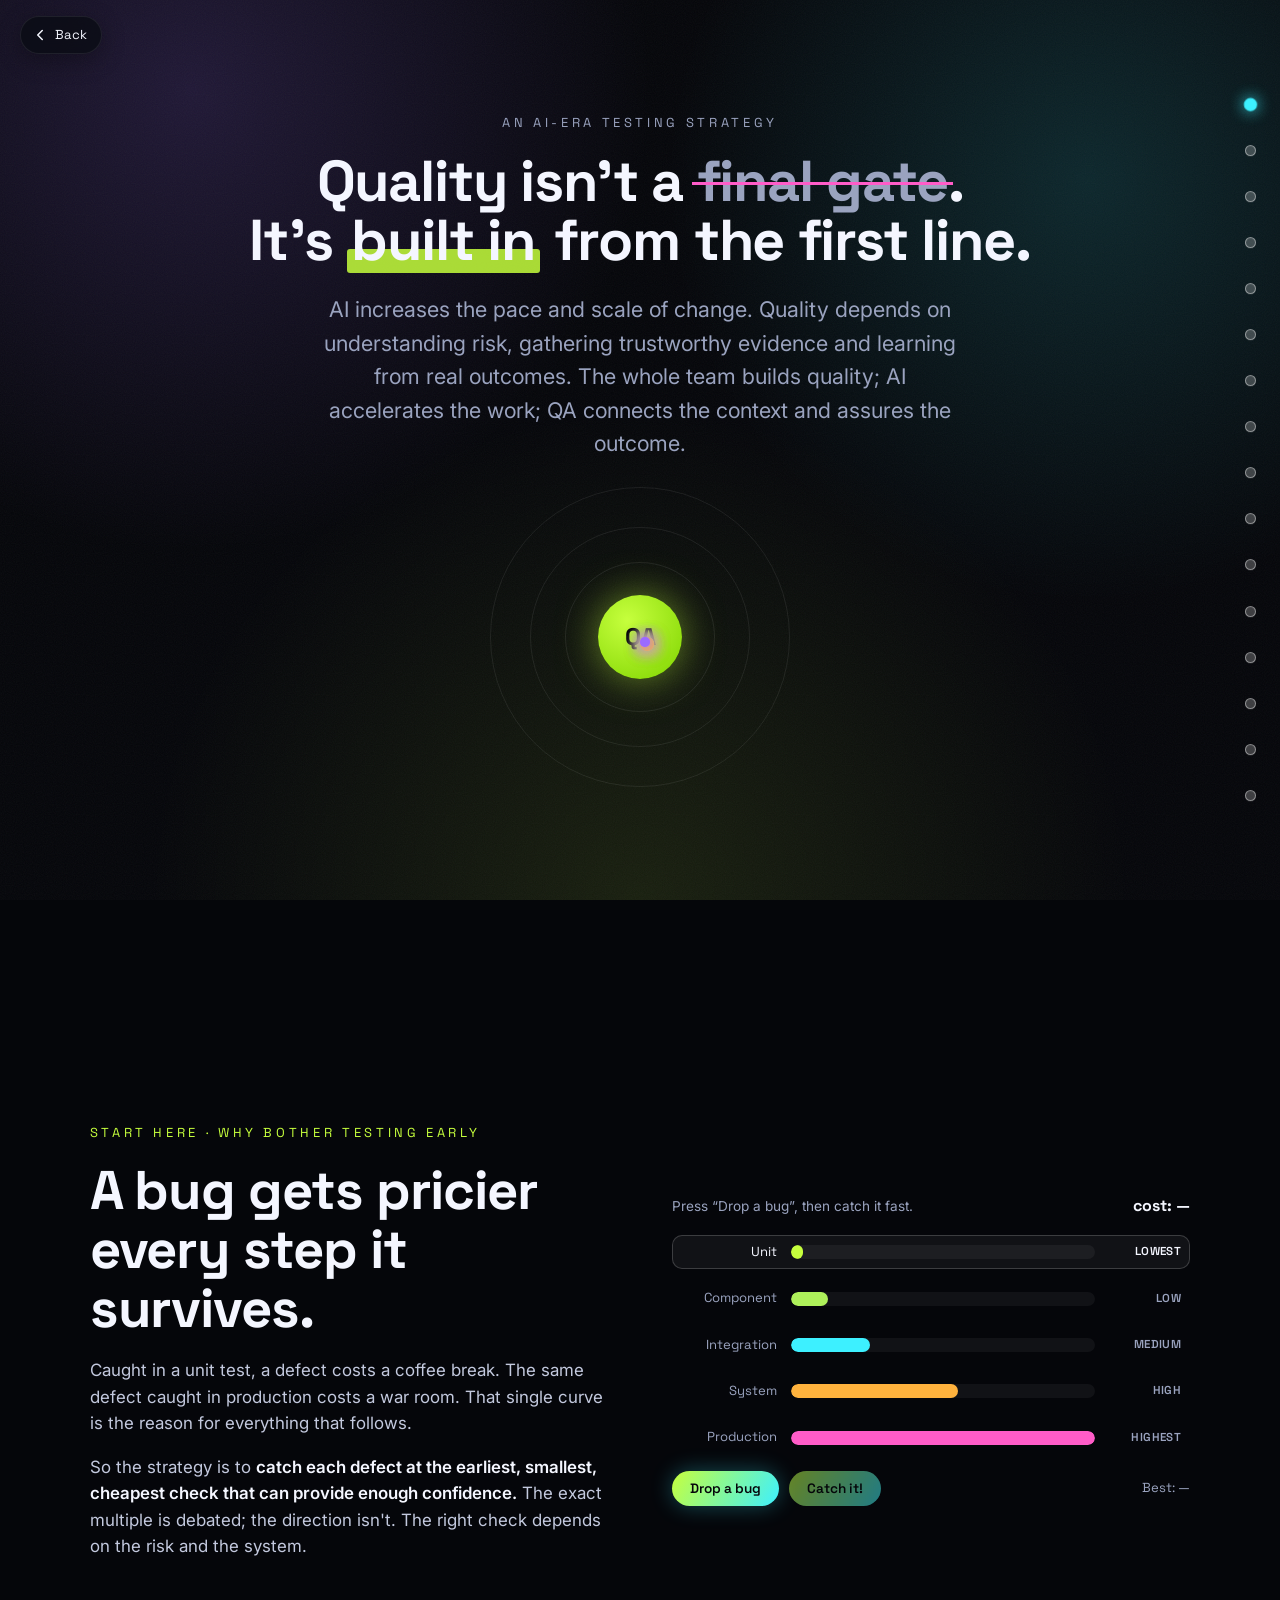
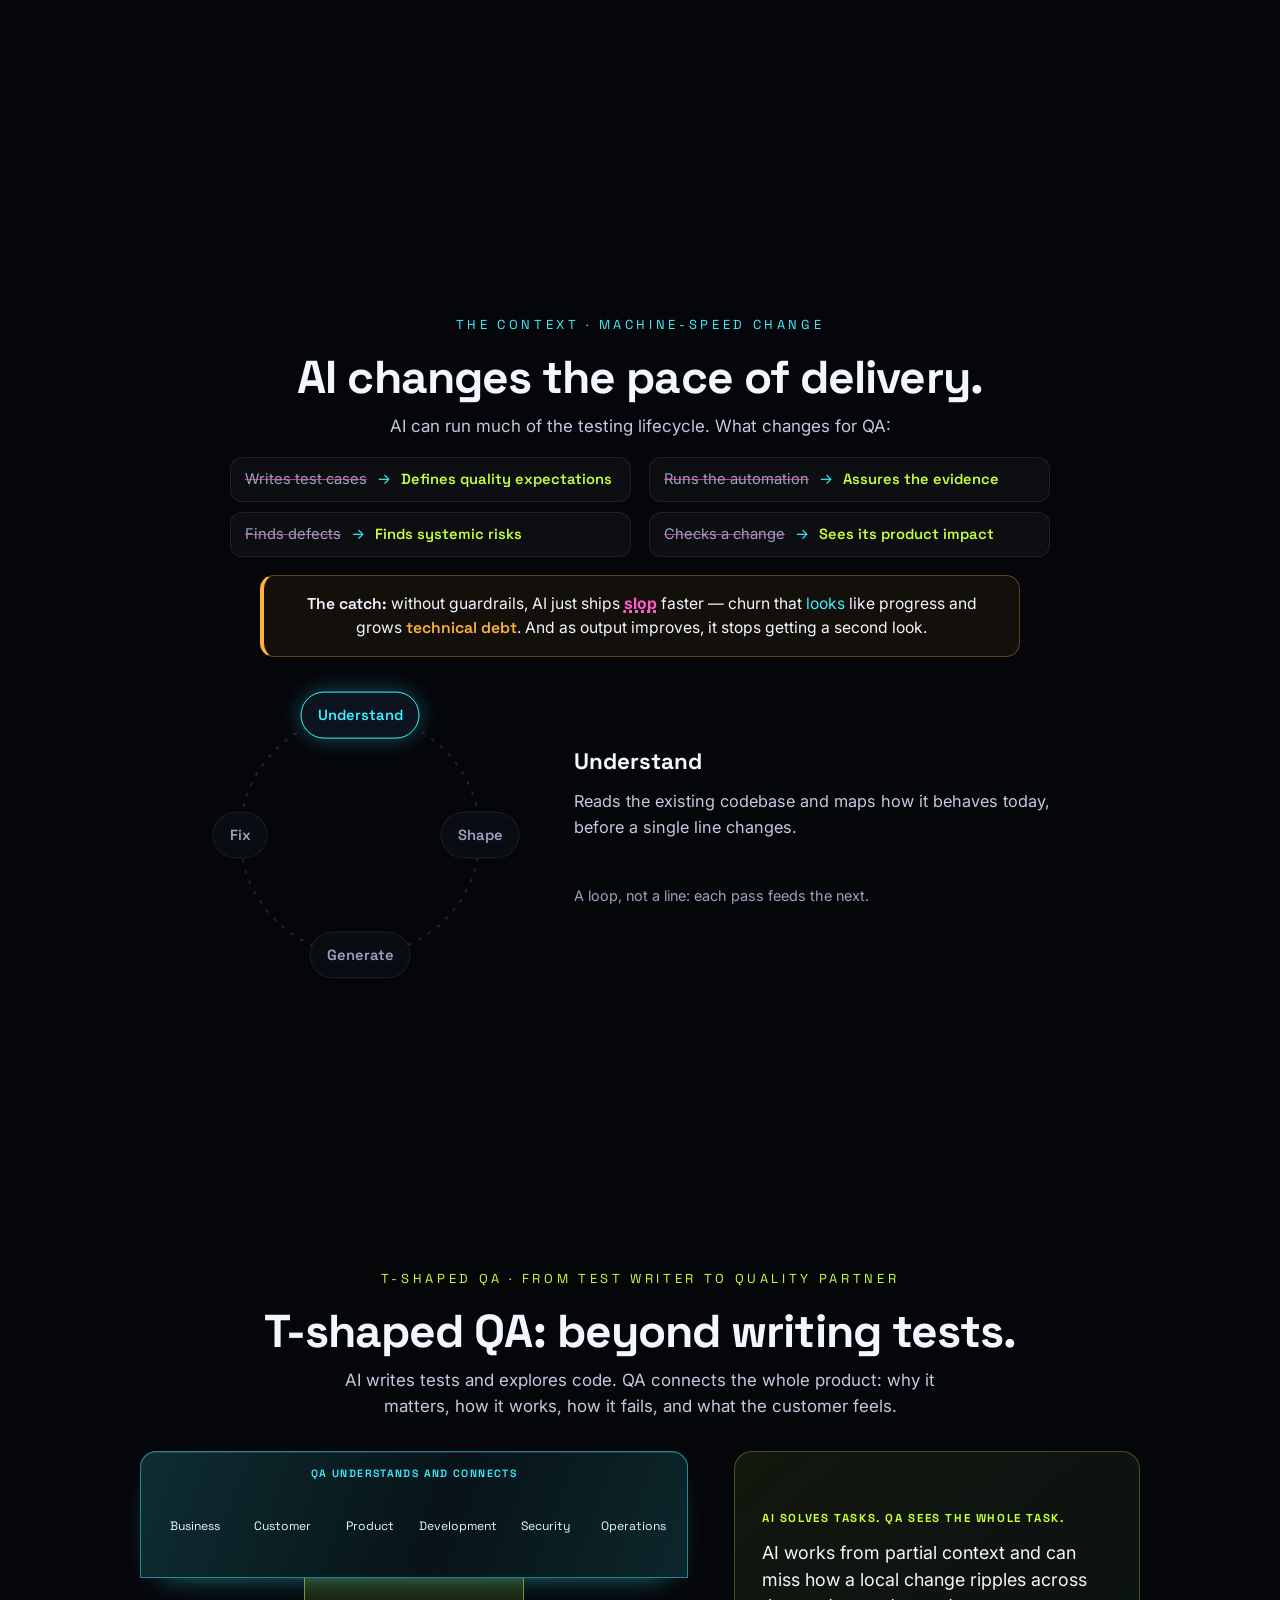
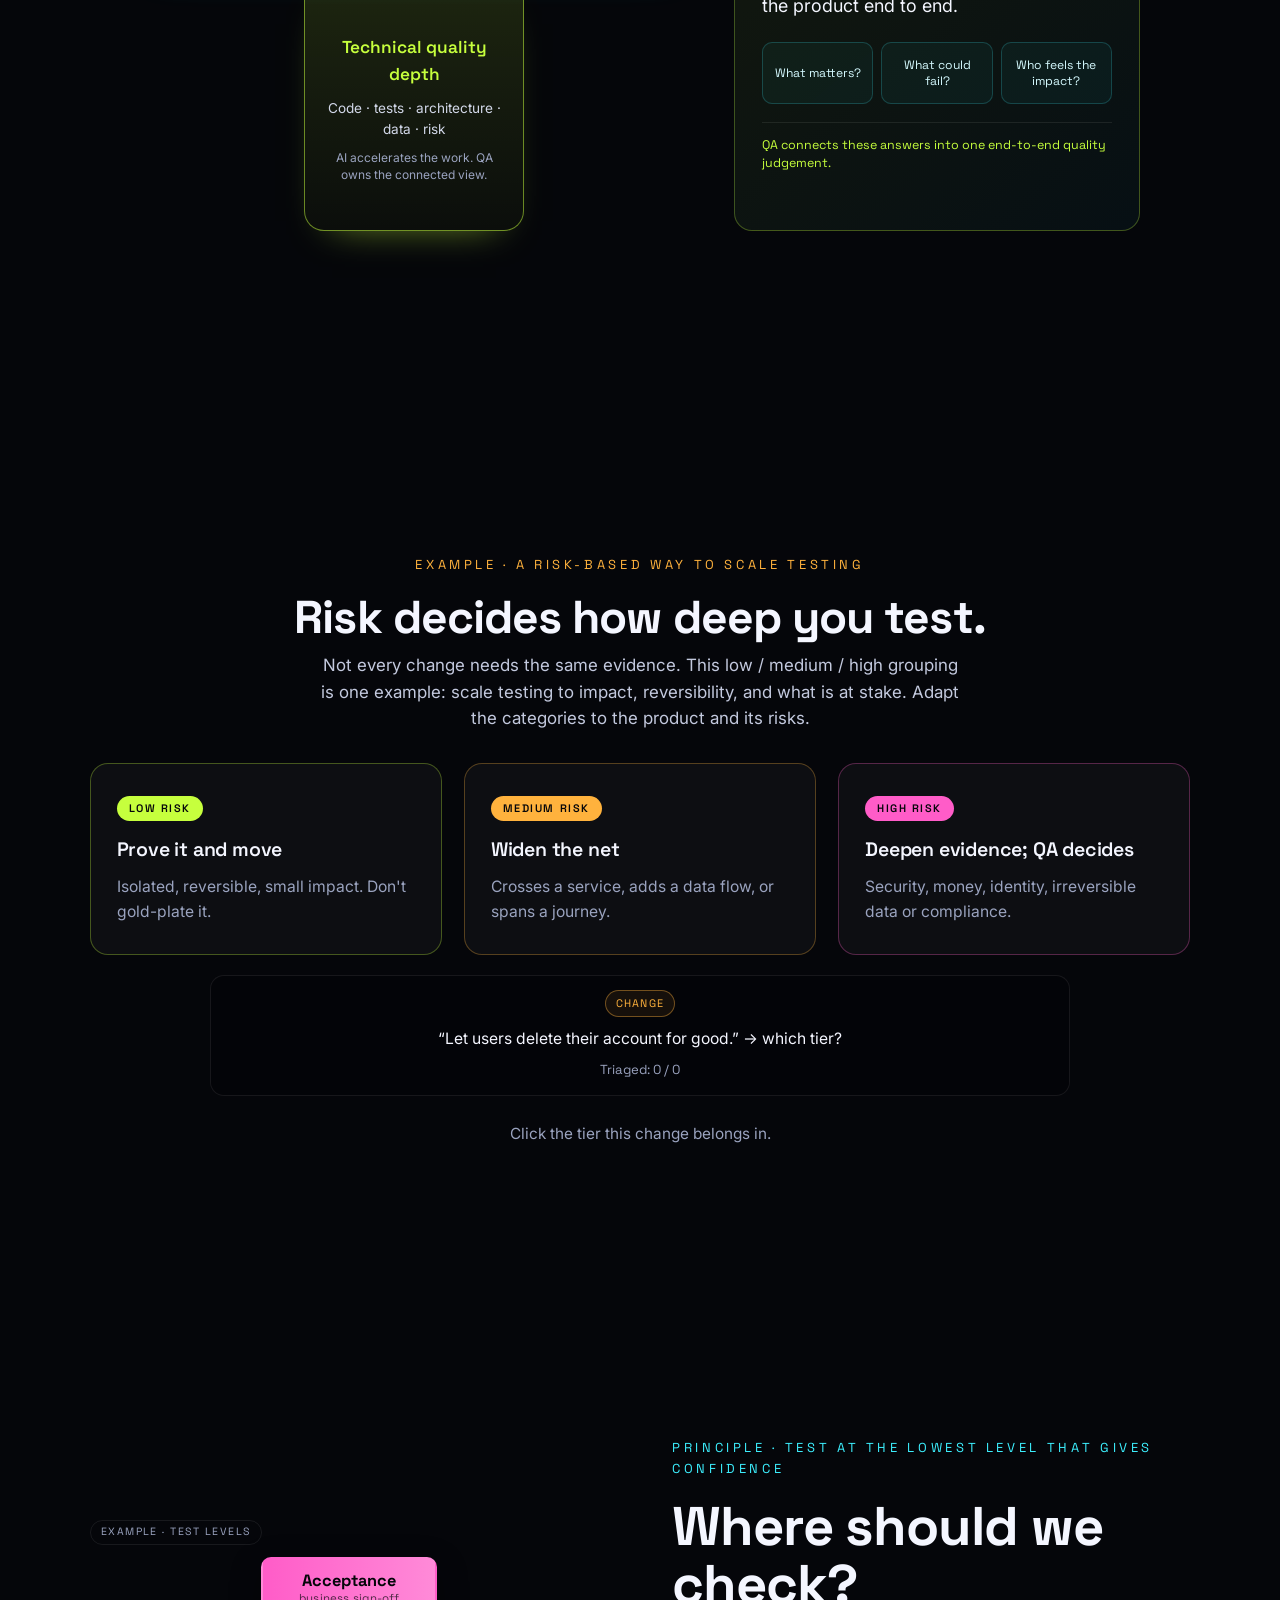
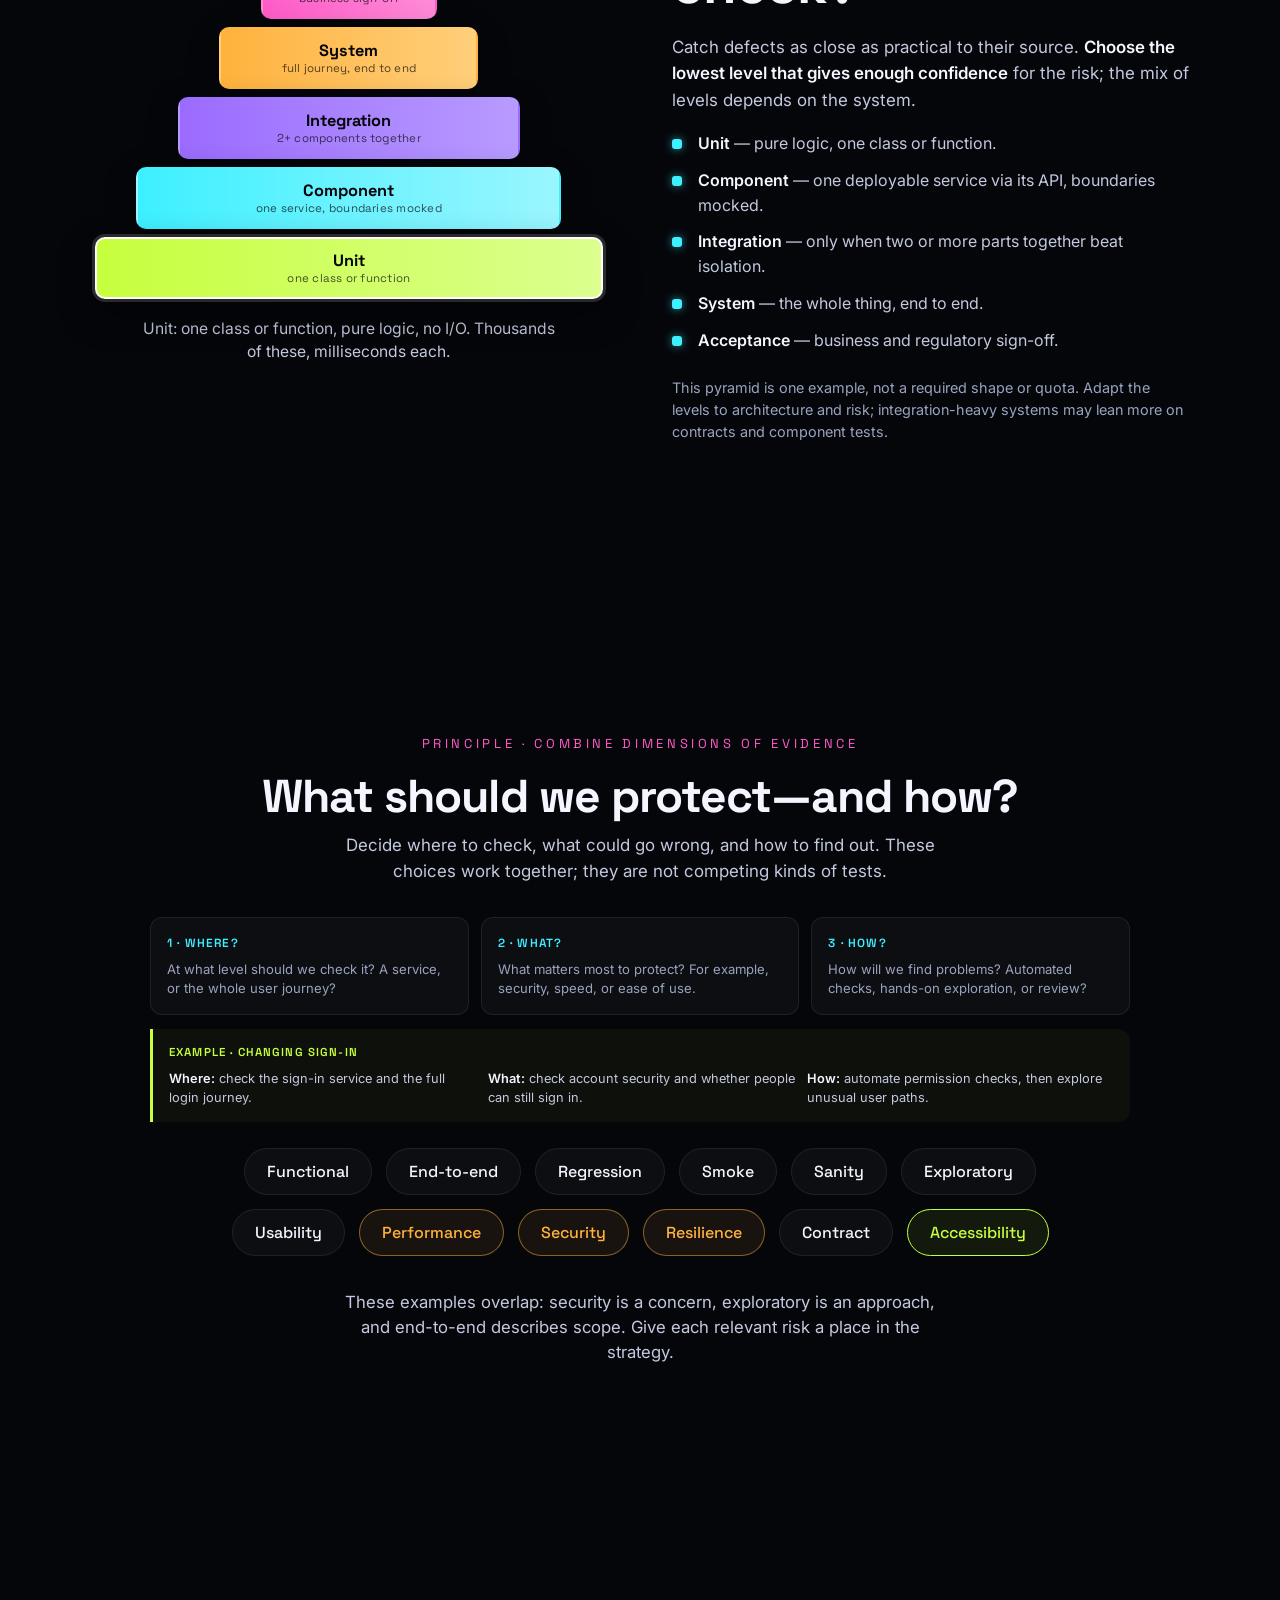
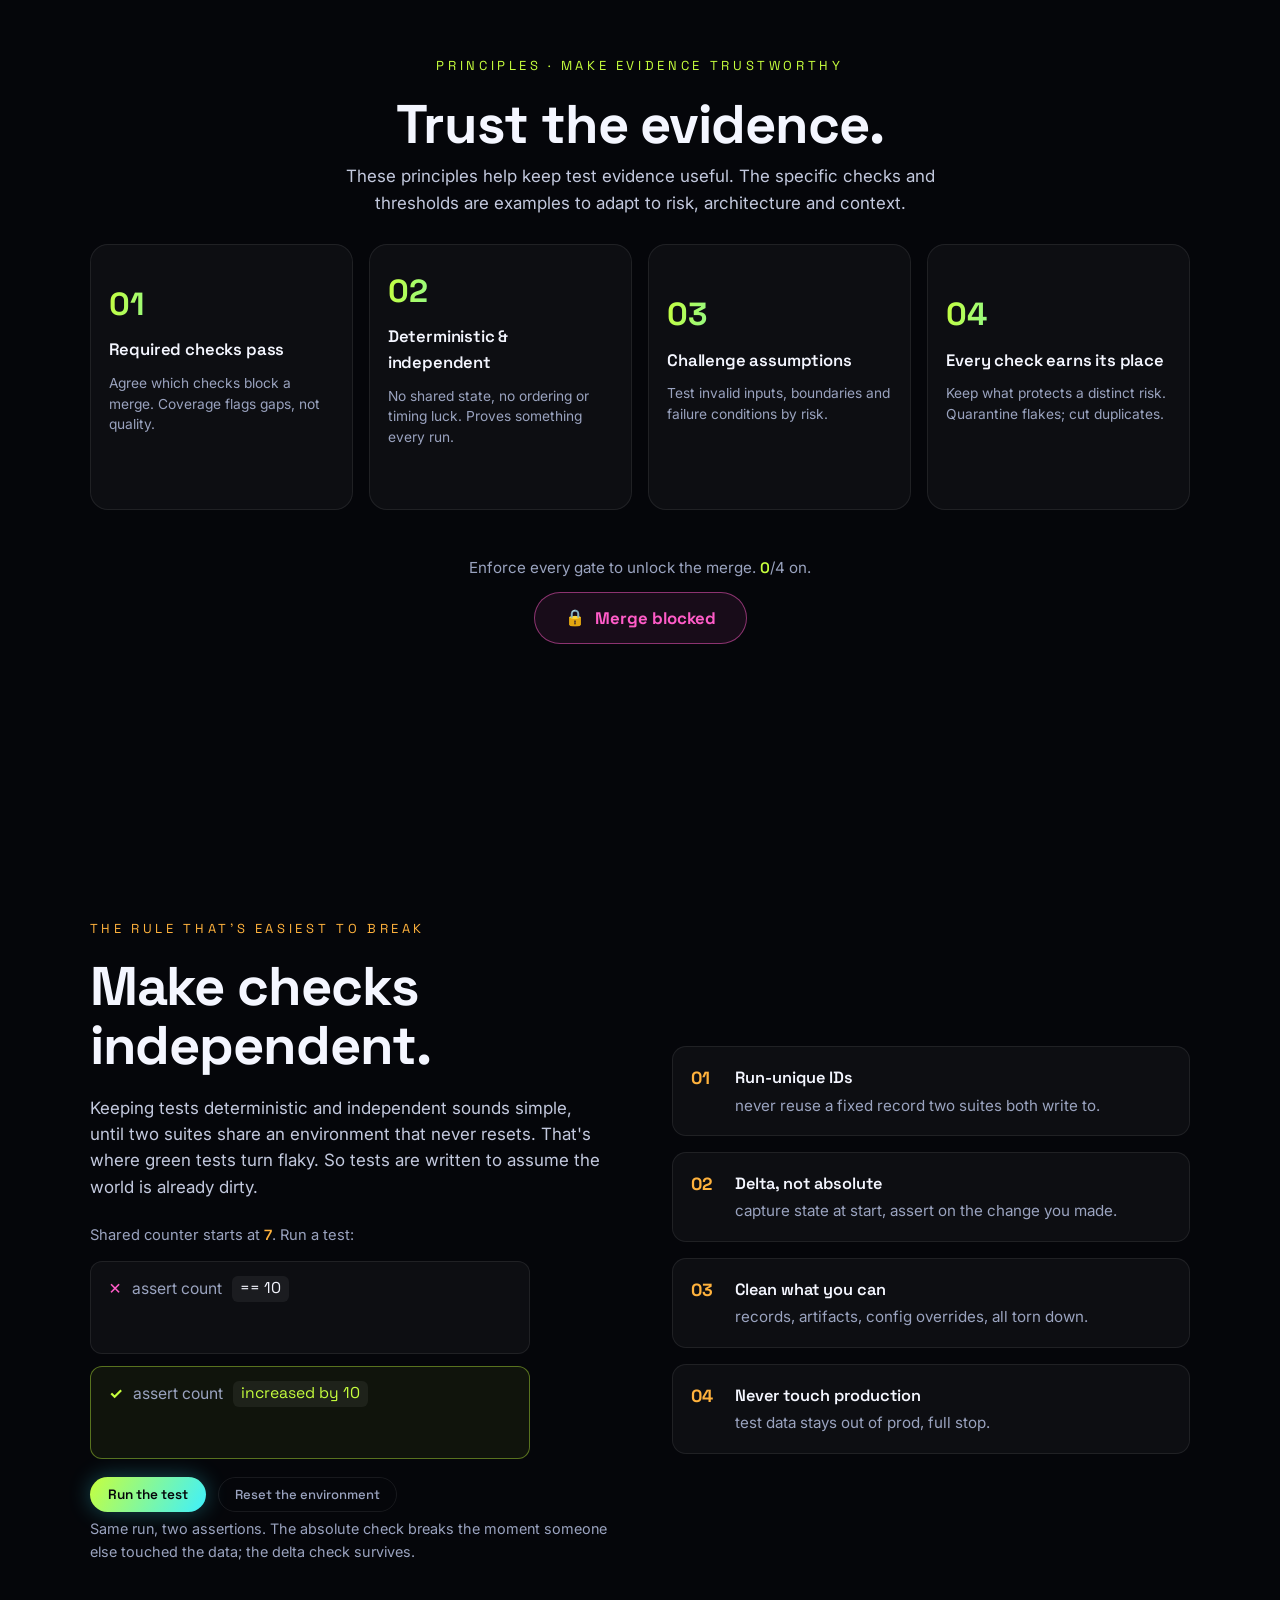
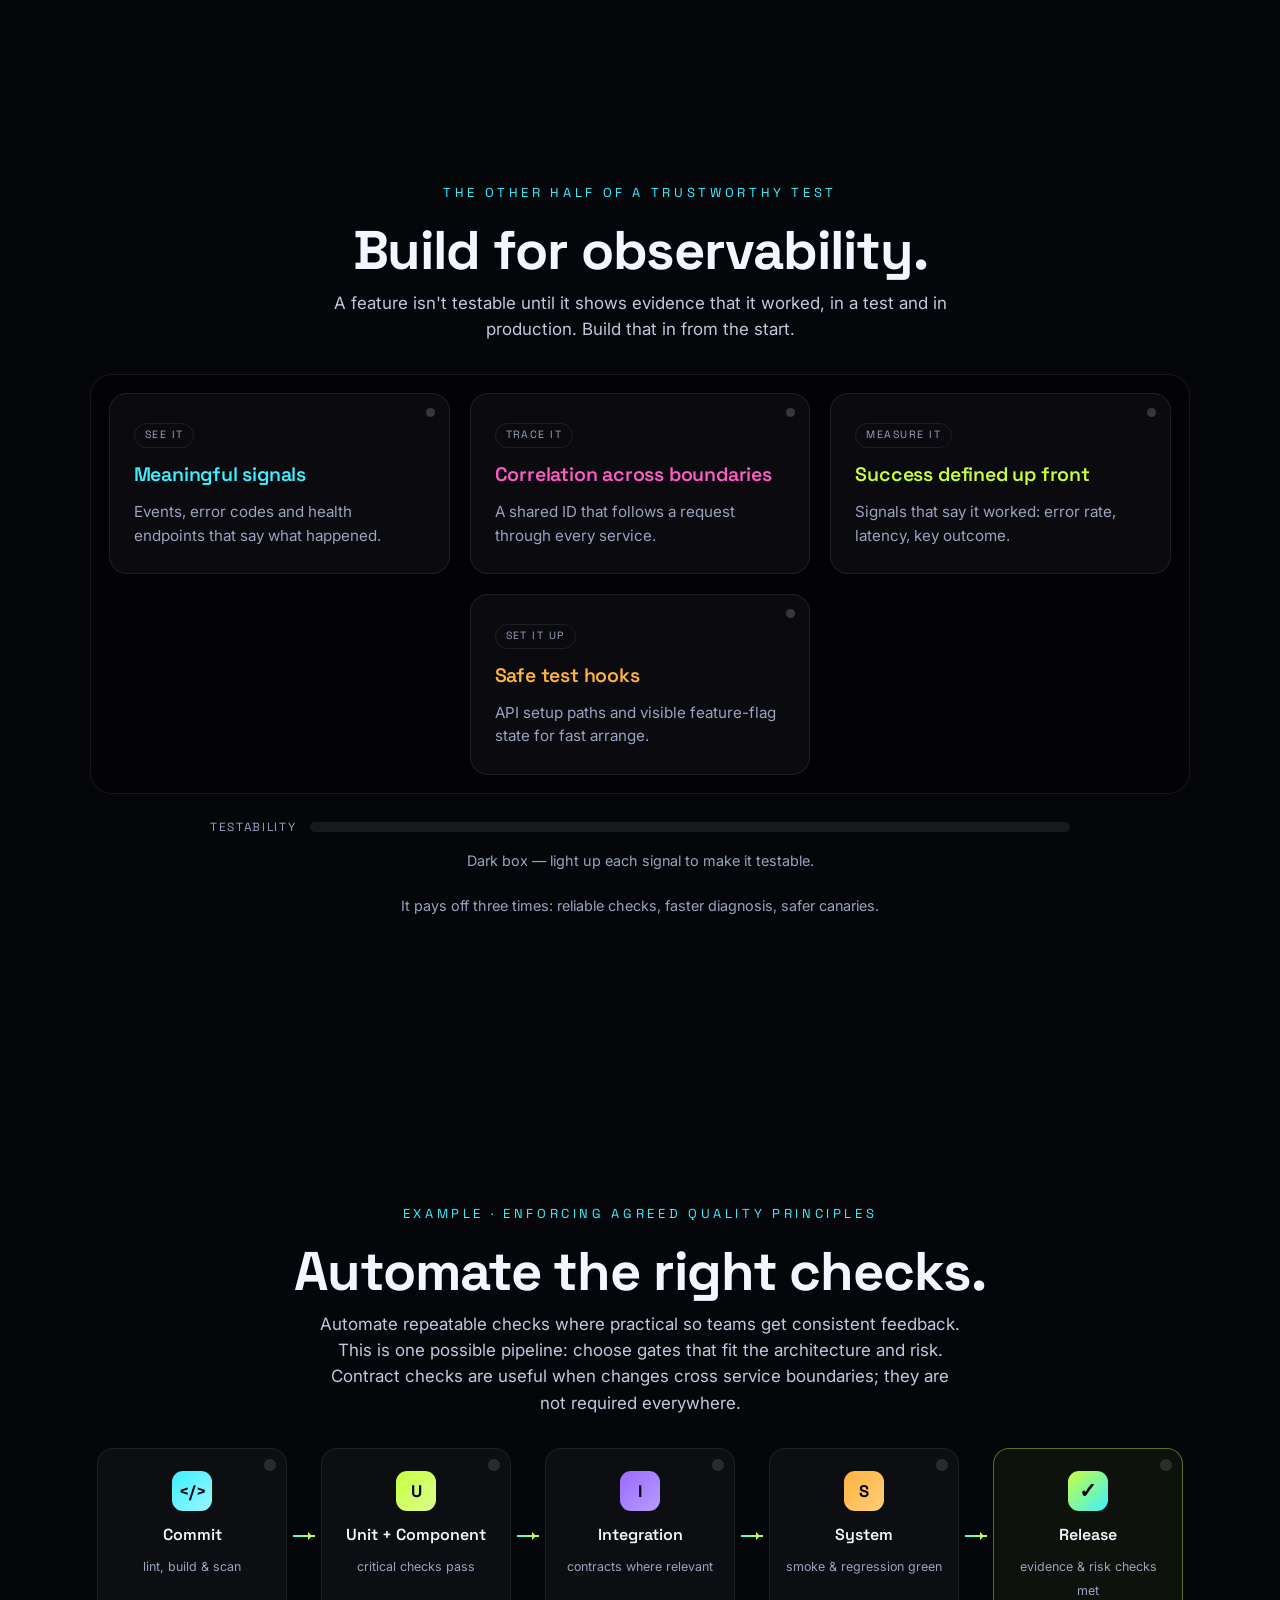
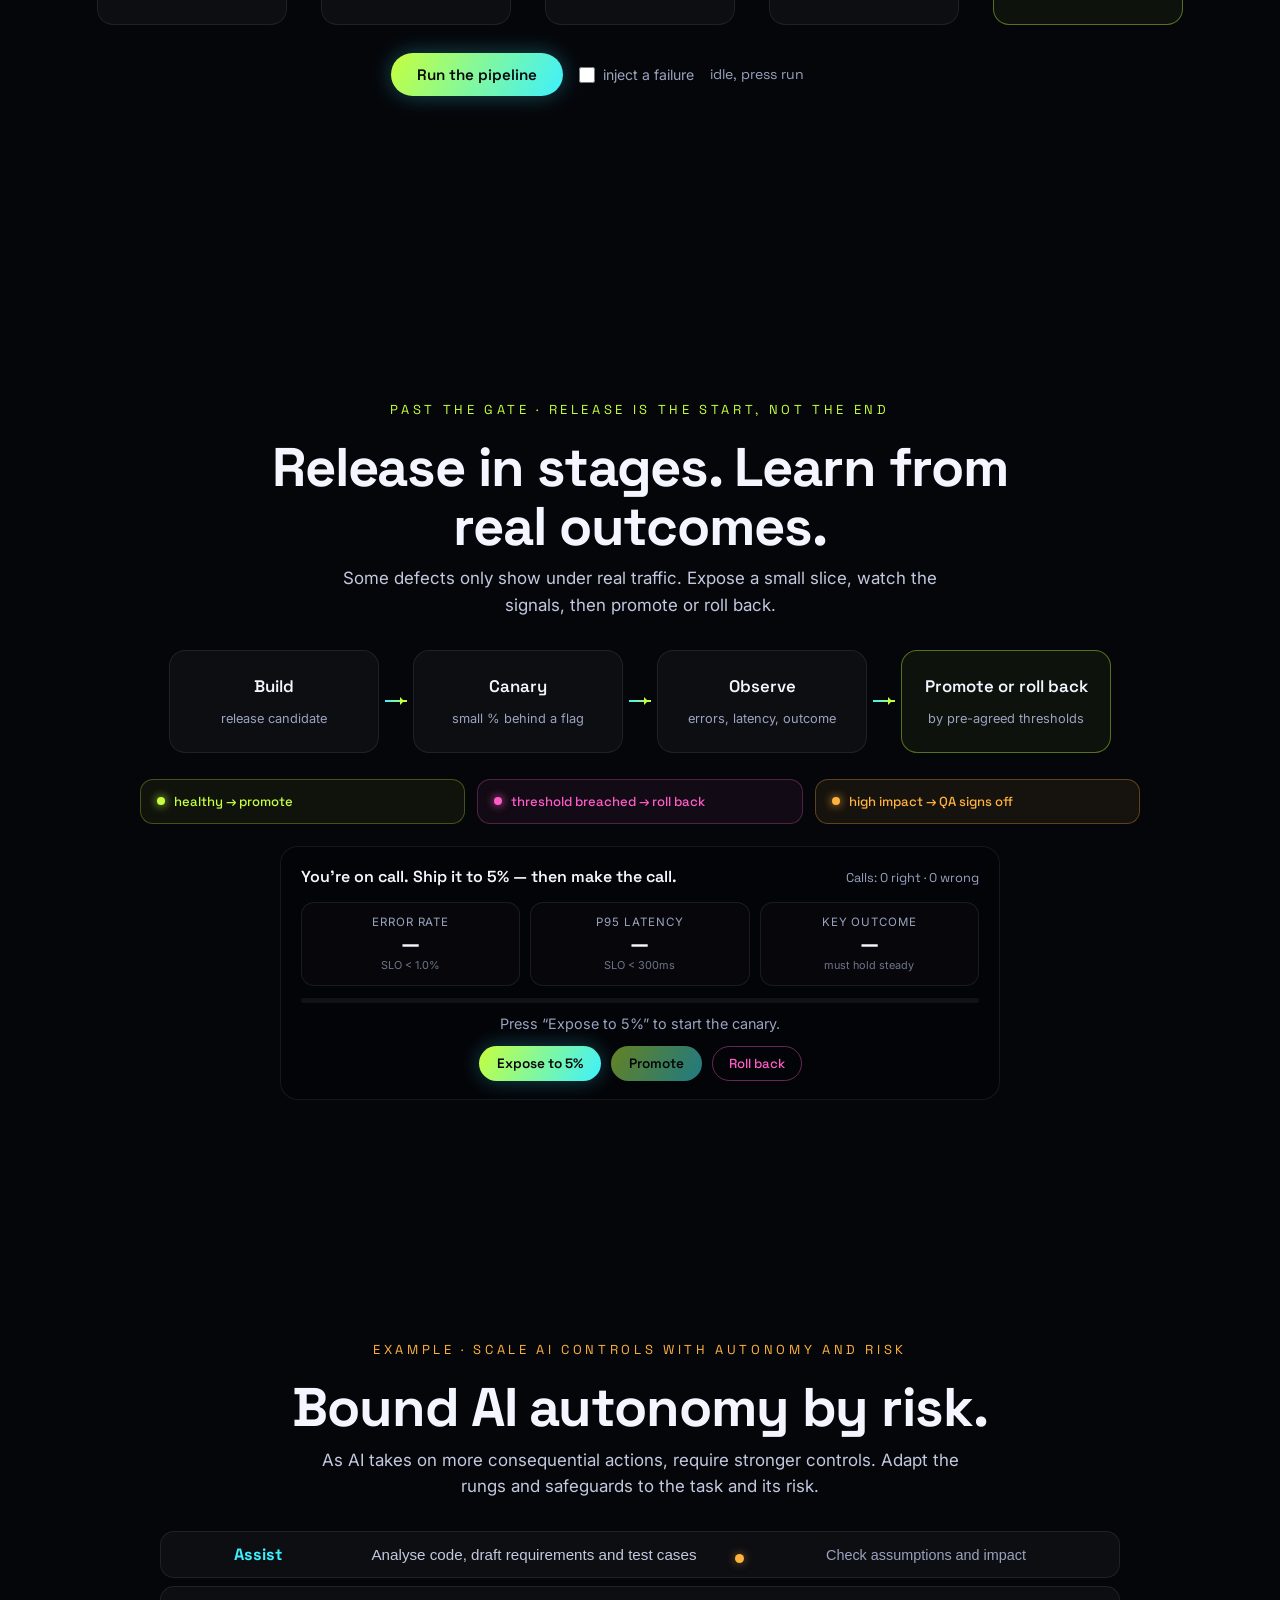
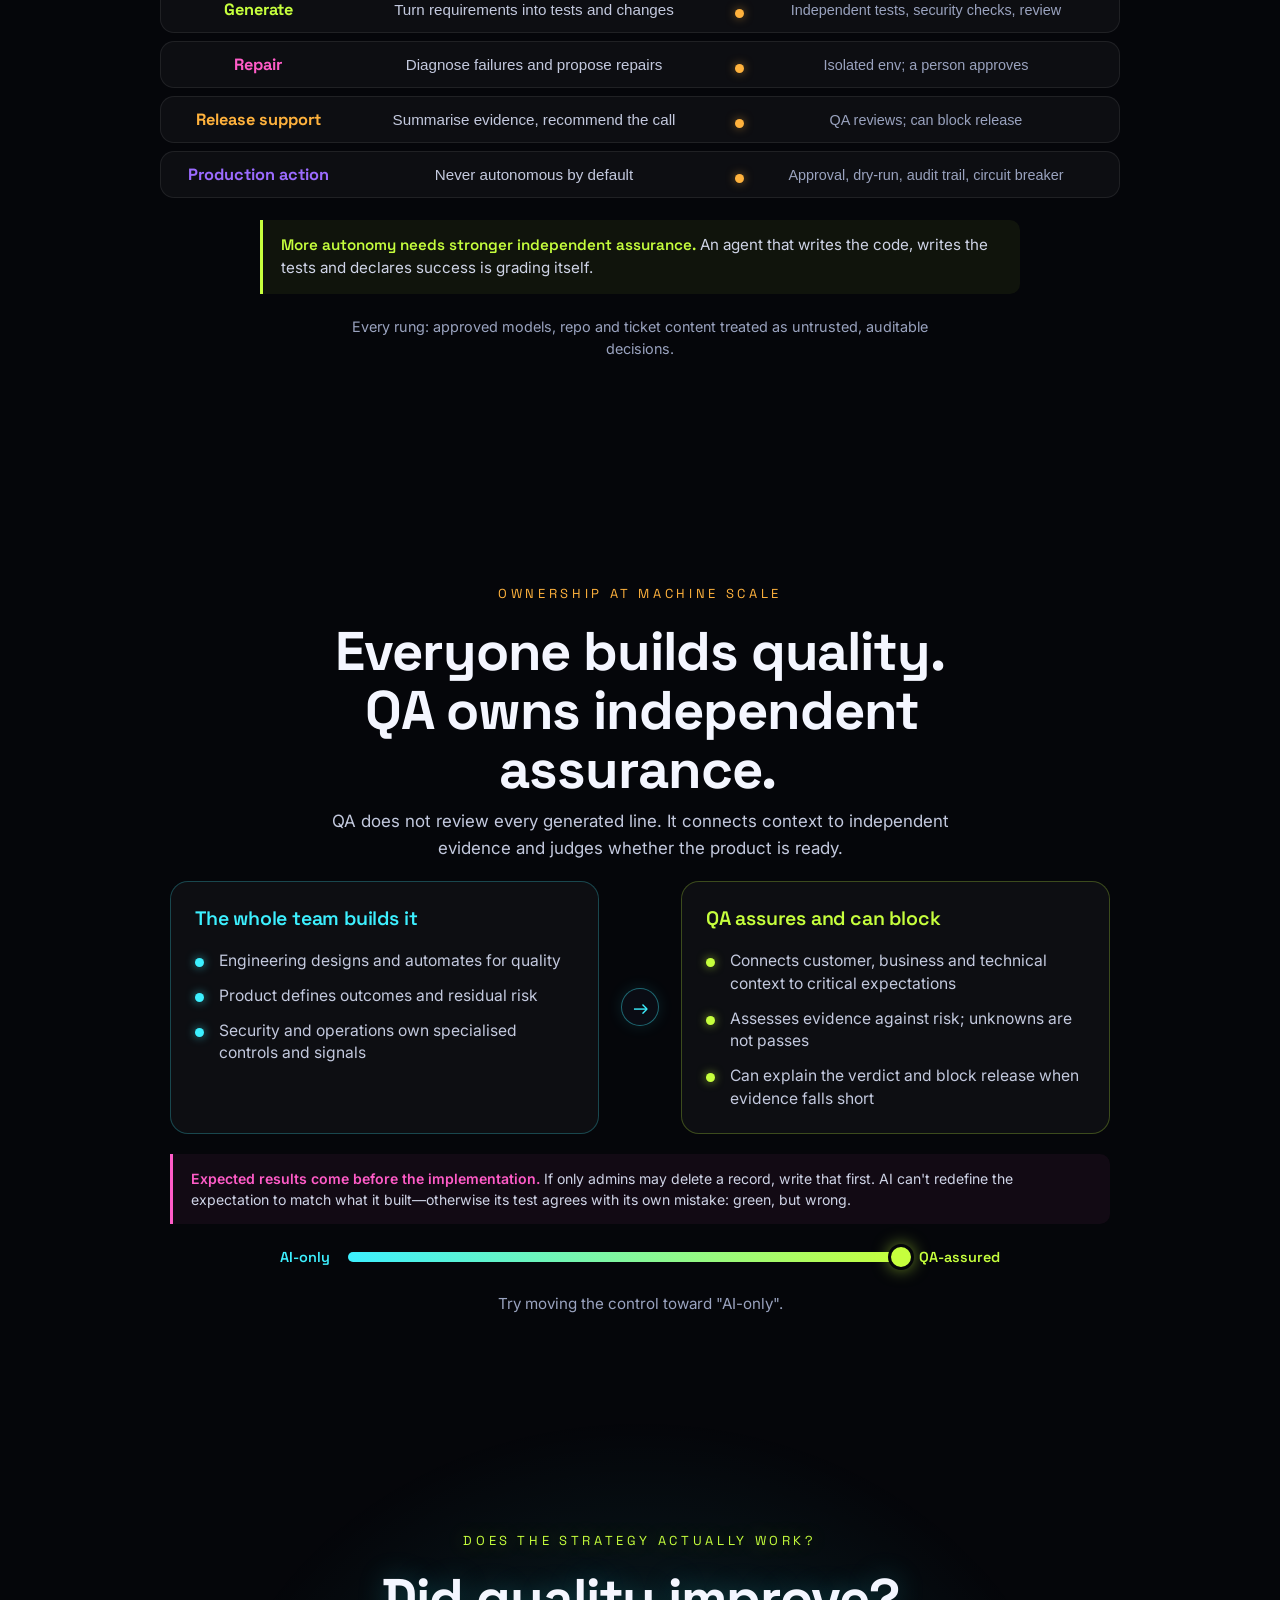
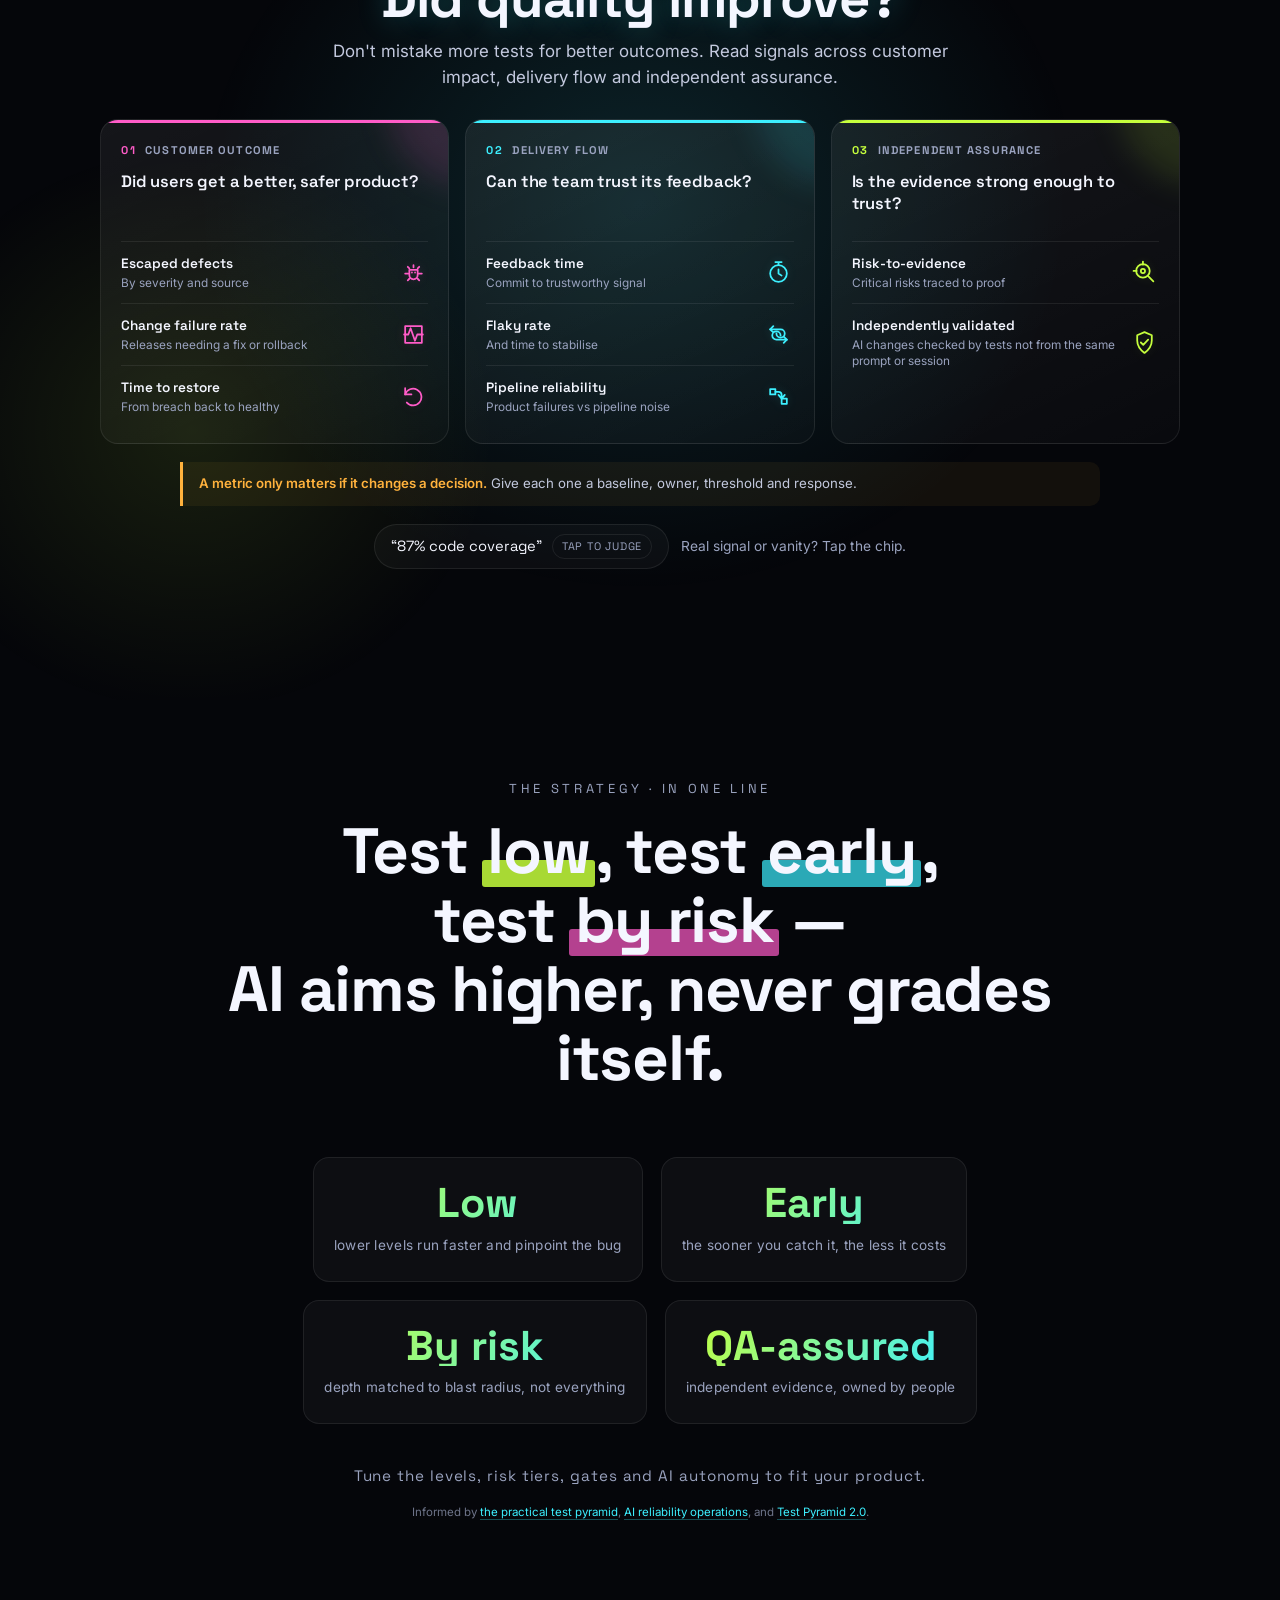
==== commit 398f5afd: "Update strategy" ====
--- a/strategy/index.html
+++ b/strategy/index.html
@@ -505,7 +505,7 @@
     <div class="canary-note stagger">
       <span class="gate-pill pass">healthy &rarr; promote</span>
       <span class="gate-pill fail">threshold breached &rarr; roll back</span>
-      <span class="gate-pill amber">high impact &rarr; QA owns the verdict</span>
+      <span class="gate-pill amber">high impact &rarr; QA signs off</span>
     </div>
 
     <!-- mini-game: you are on call. Watch the canary, then make the call. -->
@@ -560,7 +560,7 @@
       <button class="ladder-row" data-rung="release" type="button">
         <span class="ladder-level c-amber">Release support</span>
         <span class="ladder-does">Summarise evidence, recommend the call</span>
-        <span class="ladder-ctrl">QA reviews and owns the verdict</span>
+        <span class="ladder-ctrl">QA reviews; can block release</span>
       </button>
       <button class="ladder-row" data-rung="prod" type="button">
         <span class="ladder-level c-violet">Production action</span>
@@ -574,12 +574,12 @@
 </section>
 
 <!-- ============ 11. QUALITY OWNERSHIP + INDEPENDENT CHECK ============ -->
-<section class="slide" id="s-guard" data-label="QA release verdict">
+<section class="slide" id="s-guard" data-label="QA assurance">
   <div class="wrap">
     <div class="col center-head">
       <p class="kicker c-amber reveal">Ownership at machine scale</p>
-      <h2 class="reveal">Everyone builds quality. <br /> <span class="hl">QA owns the release verdict.</span></h2>
-      <p class="body wide reveal">QA does not review every generated line. It connects context to independent evidence and decides whether the product is ready.</p>
+      <h2 class="reveal">Everyone builds quality. <br /> <span class="hl">QA owns independent assurance.</span></h2>
+      <p class="body wide reveal">QA does not review every generated line. It connects context to independent evidence and judges whether the product is ready.</p>
     </div>
     <div class="split stagger">
       <div class="split-col ai">
@@ -592,7 +592,7 @@
       </div>
       <div class="split-divider" aria-hidden="true"><span>&rarr;</span></div>
       <div class="split-col human">
-        <h3 class="c-lime">QA owns assurance</h3>
+        <h3 class="c-lime">QA assures and can block</h3>
         <ul>
           <li>Connects customer, business and technical context to critical expectations</li>
           <li>Assesses evidence against risk; unknowns are not passes</li>
@@ -600,8 +600,7 @@
         </ul>
       </div>
     </div>
-    <p class="body small center-note reveal">Release accountability is shared. QA owns independent assurance and the authority to block.</p>
-    <p class="independent-example reveal"><b>Why independence matters:</b> if only admins may delete a record, write that first. Otherwise AI can let any user delete and generate a test that agrees—green, but wrong.</p>
+    <p class="independent-example reveal"><b>Expected results come before the implementation.</b> If only admins may delete a record, write that first. AI can't redefine the expectation to match what it built—otherwise its test agrees with its own mistake: green, but wrong.</p>
     <div class="decide reveal" data-decide>
       <span class="decide-end c-cyan">AI&#8209;only</span>
       <div class="decide-track" data-decide-track>
